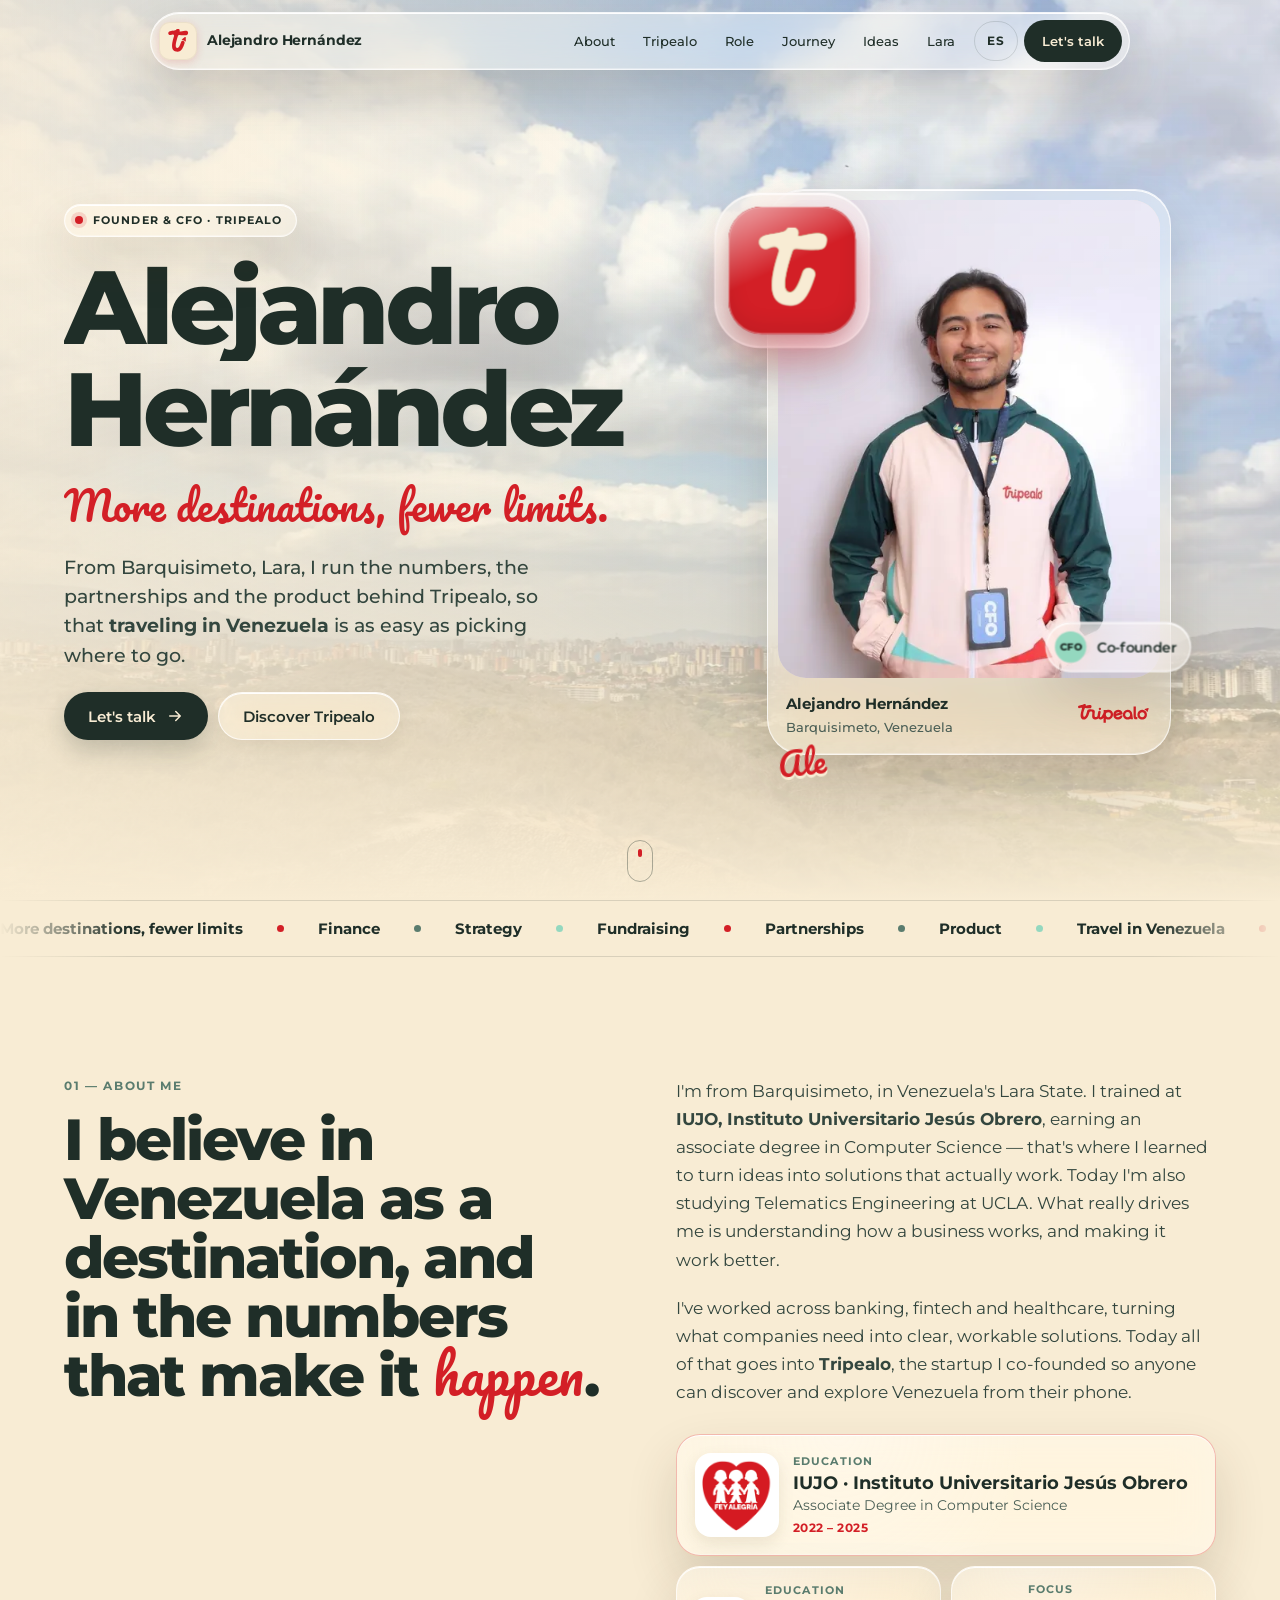
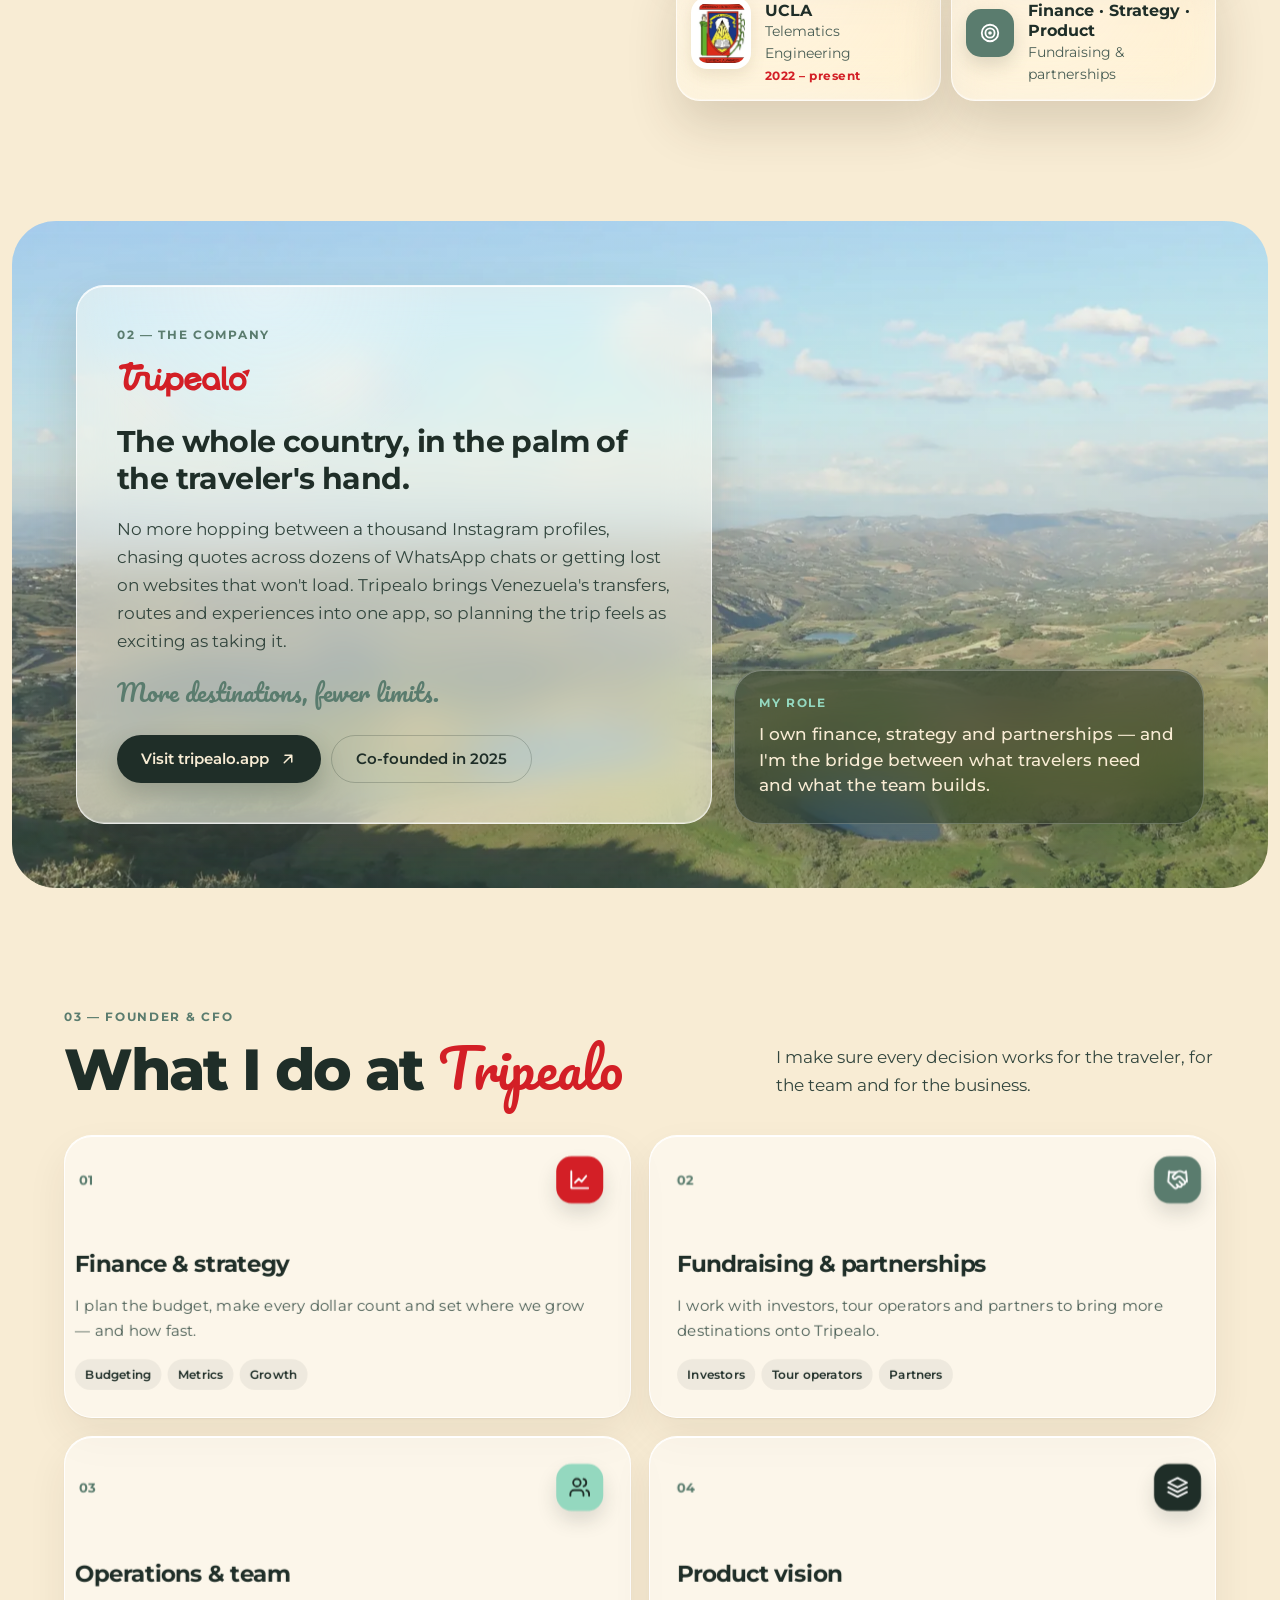
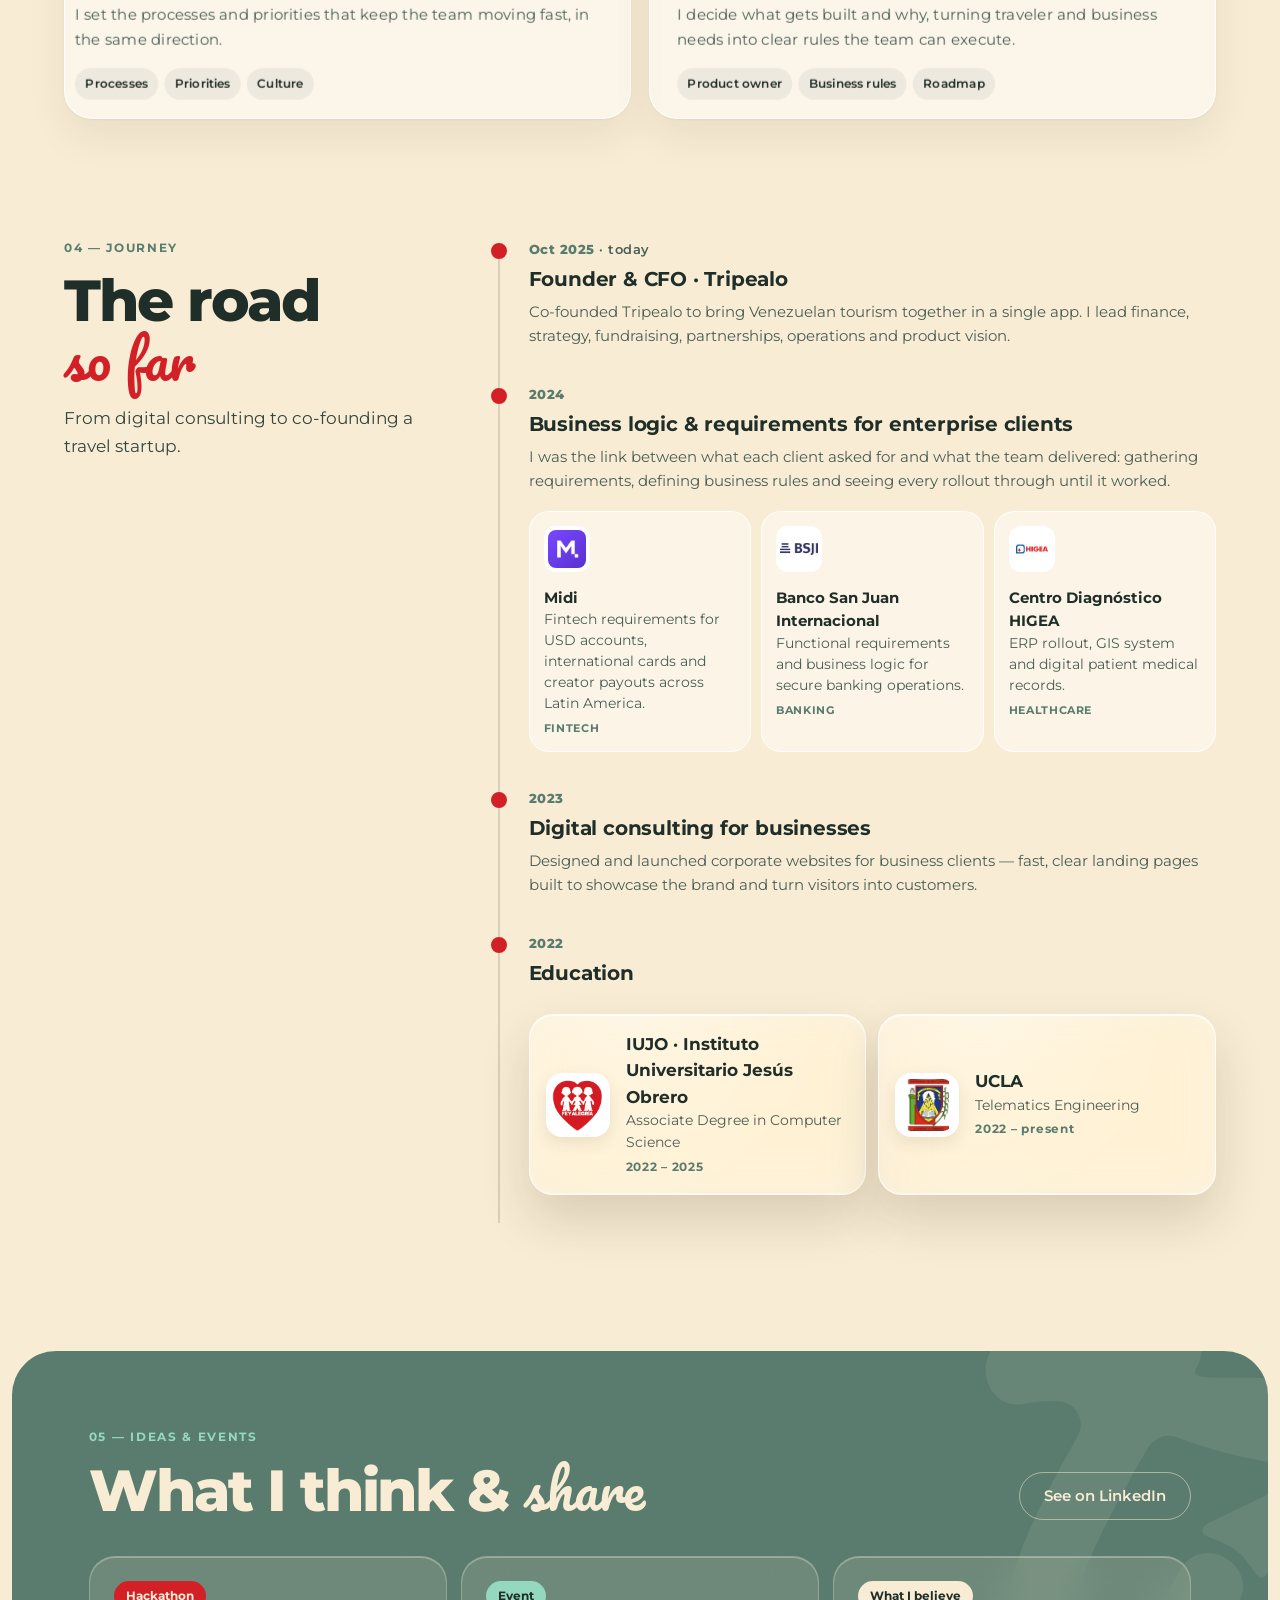
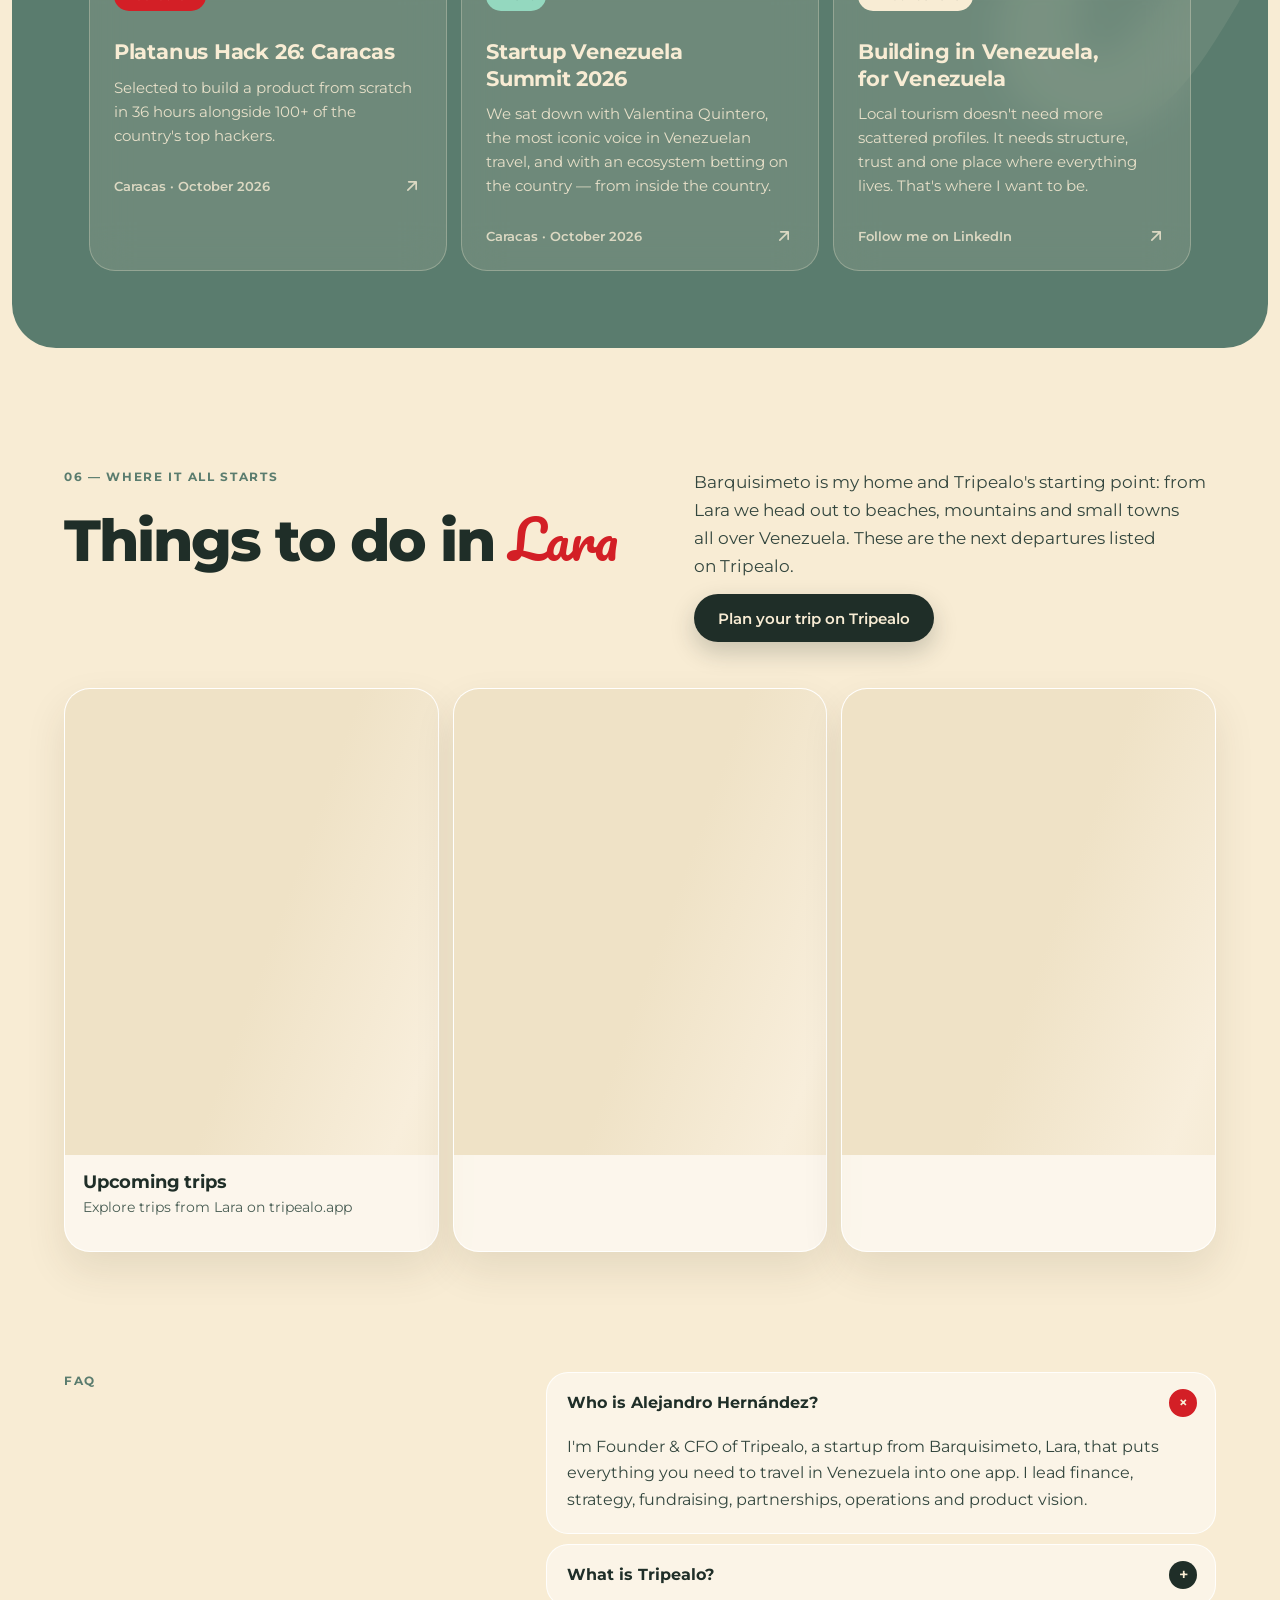
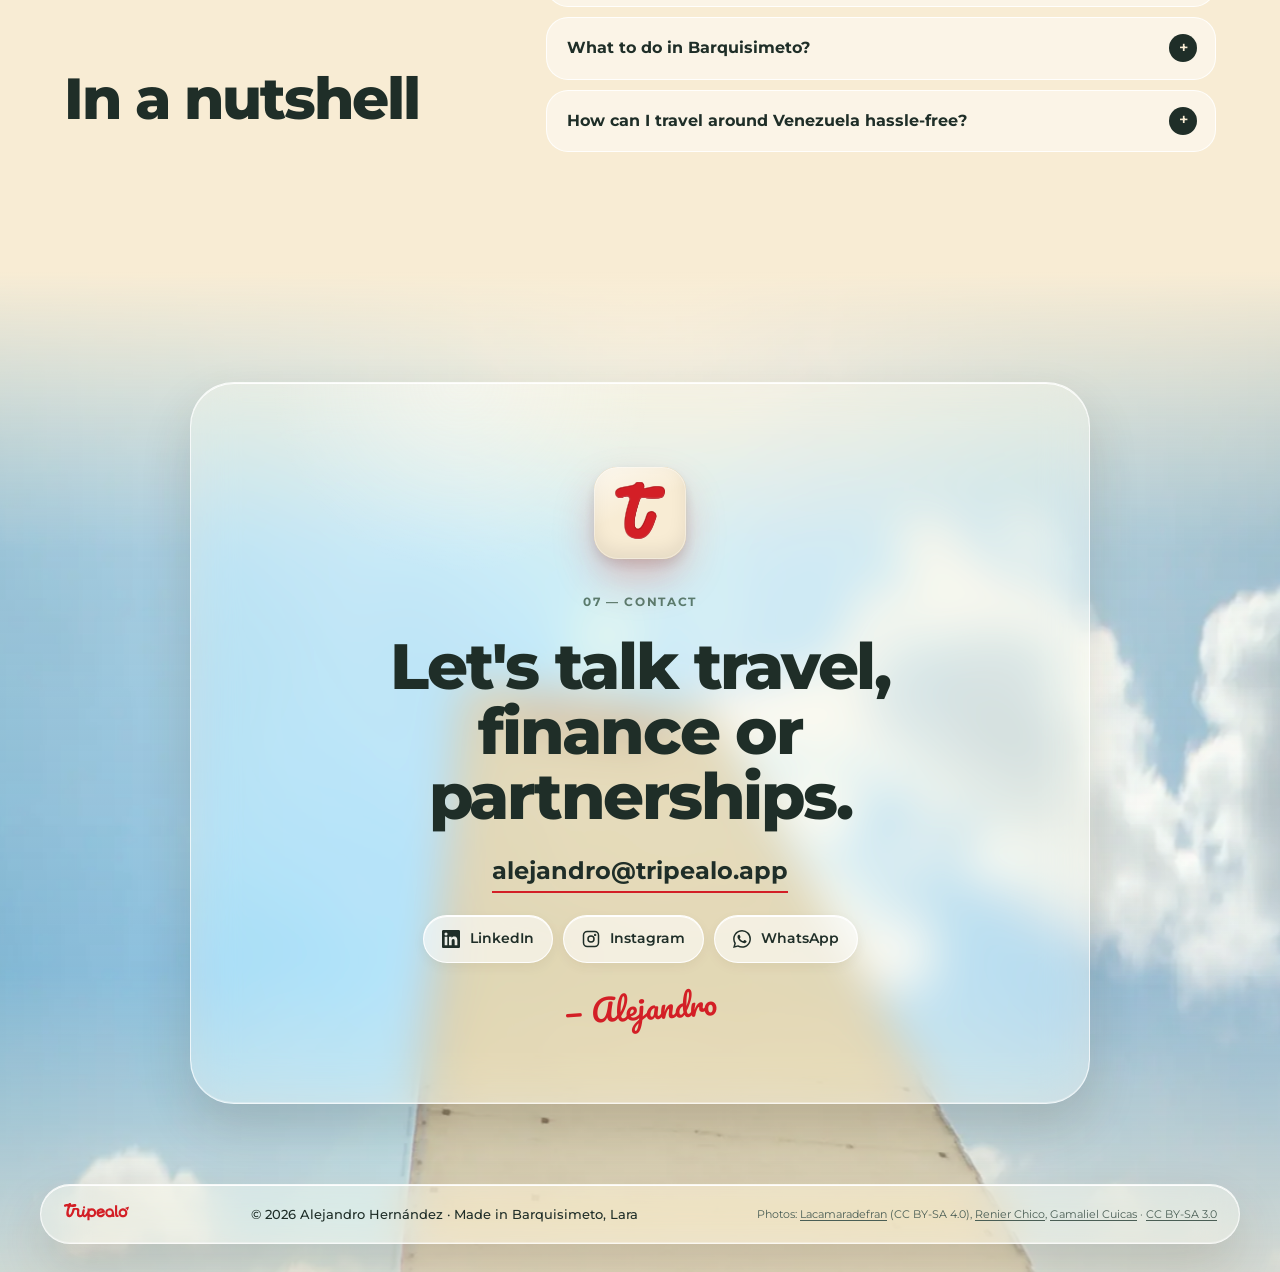
==== en/index.html @ 1c380aa9 "Nueva landing personal: Founder & CFO de Tripealo Rediseño completo, mobile-first, con liquid glass " ====
<!doctype html>
<html lang="en">
<head>
<meta charset="utf-8">
<meta name="viewport" content="width=device-width, initial-scale=1, viewport-fit=cover">
<title>Alejandro Hernández · Founder &amp; CFO at Tripealo | Travel in Venezuela</title>
<meta name="description" content="Alejandro Hernández is Founder &amp; CFO of Tripealo, the app that makes travel in Venezuela simple. Based in Barquisimeto, Lara, he leads finance, strategy, partnerships and product. Plus: the best things to do in Lara and Barquisimeto.">
<meta name="keywords" content="Alejandro Hernández, Tripealo, Tripéalo, travel, travel in Venezuela, Venezuela travel app, CFO, startup CFO, Barquisimeto, Lara, things to do in Lara, things to do in Barquisimeto, Venezuelan startup">
<meta name="author" content="Alejandro Hernández">
<meta name="robots" content="index, follow, max-image-preview:large">
<meta name="theme-color" content="#F8ECD4">
<link rel="canonical" href="https://alehernandezt.github.io/en/">
<link rel="alternate" hreflang="es" href="https://alehernandezt.github.io/">
<link rel="alternate" hreflang="en" href="https://alehernandezt.github.io/en/">
<link rel="alternate" hreflang="x-default" href="https://alehernandezt.github.io/">

<meta property="og:type" content="profile">
<meta property="og:locale" content="en_US">
<meta property="og:locale:alternate" content="es_VE">
<meta property="og:site_name" content="Alejandro Hernández">
<meta property="og:title" content="Alejandro Hernández · Founder & CFO at Tripealo">
<meta property="og:description" content="More destinations, fewer limits. From Barquisimeto, I'm building Tripealo so that traveling Venezuela is as easy as picking where to go.">
<meta property="og:url" content="https://alehernandezt.github.io/en/">
<meta property="og:image" content="https://alehernandezt.github.io/assets/img/og.jpg">
<meta property="og:image:width" content="1200">
<meta property="og:image:height" content="630">
<meta property="profile:first_name" content="Alejandro">
<meta property="profile:last_name" content="Hernández">
<meta name="twitter:card" content="summary_large_image">
<meta name="twitter:title" content="Alejandro Hernández · Founder & CFO at Tripealo">
<meta name="twitter:description" content="More destinations, fewer limits. Travel in Venezuela, from Barquisimeto, Lara.">
<meta name="twitter:image" content="https://alehernandezt.github.io/assets/img/og.jpg">

<link rel="icon" href="/favicon.svg" type="image/svg+xml">
<link rel="apple-touch-icon" href="/apple-touch-icon.png">
<link rel="preconnect" href="https://fonts.googleapis.com">
<link rel="preconnect" href="https://fonts.gstatic.com" crossorigin>
<link rel="stylesheet" href="https://fonts.googleapis.com/css2?family=Montserrat:ital,wght@0,400;0,500;0,600;0,700;0,800;1,500&family=Pacifico&display=swap">
<link rel="preload" as="image" type="image/webp" href="/assets/img/hero-960.webp" imagesrcset="/assets/img/hero-960.webp 960w, /assets/img/hero-1920.webp 1920w" imagesizes="100vw" fetchpriority="high">
<link rel="stylesheet" href="/assets/css/site.css">
<script>document.documentElement.classList.add('js')</script>

<script type="application/ld+json">
{
  "@context": "https://schema.org",
  "@graph": [
    {
      "@type": "Person",
      "@id": "https://alehernandezt.github.io/#alejandro",
      "name": "Alejandro Hernández",
      "alternateName": ["José Alejandro Hernández", "Ale Hernández", "alehernandezt"],
      "jobTitle": "Founder & CFO",
      "description": "Founder & CFO of Tripealo, the platform for travel in Venezuela. Leads finance, strategy, fundraising, partnerships, operations and product from Barquisimeto, Lara.",
      "image": "https://alehernandezt.github.io/assets/img/profile-480.jpg",
      "url": "https://alehernandezt.github.io/",
      "email": "mailto:alejandro@tripealo.app",
      "telephone": "+58 424 354 9124",
      "worksFor": { "@id": "https://alehernandezt.github.io/#tripealo" },
      "homeLocation": { "@type": "Place", "name": "Barquisimeto, Lara, Venezuela" },
      "address": { "@type": "PostalAddress", "addressLocality": "Barquisimeto", "addressRegion": "Lara", "addressCountry": "VE" },
      "nationality": { "@type": "Country", "name": "Venezuela" },
      "alumniOf": [
        { "@type": "CollegeOrUniversity", "name": "Universidad Centroccidental Lisandro Alvarado (UCLA)", "address": "Barquisimeto, Lara, Venezuela" },
        { "@type": "CollegeOrUniversity", "name": "Instituto Universitario Jesús Obrero (IUJO)", "address": "Barquisimeto, Lara, Venezuela" }
      ],
      "hasCredential": { "@type": "EducationalOccupationalCredential", "credentialCategory": "degree", "name": "Associate Degree in Computer Science (TSU en Informática)", "recognizedBy": { "@type": "CollegeOrUniversity", "name": "Instituto Universitario Jesús Obrero (IUJO)" } },
      "knowsAbout": ["Startup finance", "Business strategy", "Fundraising", "Strategic partnerships", "Product ownership", "Business logic", "Functional requirements", "Tourism in Venezuela", "Travel in Venezuela", "Barquisimeto", "Lara State"],
      "knowsLanguage": ["es", "en"],
      "sameAs": ["https://www.linkedin.com/in/alehernandezt/", "https://www.instagram.com/ale.hzt/"]
    },
    {
      "@type": "Organization",
      "@id": "https://alehernandezt.github.io/#tripealo",
      "name": "Tripealo",
      "alternateName": "Tripéalo",
      "url": "https://tripealo.app",
      "slogan": "Más destinos, menos límites",
      "description": "Travel experiences marketplace that brings Venezuela's transfers, routes and tours together in a single app.",
      "foundingLocation": { "@type": "Place", "name": "Barquisimeto, Lara, Venezuela" },
      "founder": { "@id": "https://alehernandezt.github.io/#alejandro" },
      "areaServed": { "@type": "Country", "name": "Venezuela" },
      "sameAs": ["https://www.linkedin.com/company/tripealo/"]
    },
    {
      "@type": "ProfilePage",
      "@id": "https://alehernandezt.github.io/en/#page",
      "url": "https://alehernandezt.github.io/en/",
      "name": "Alejandro Hernández · Founder & CFO at Tripealo",
      "inLanguage": "en",
      "mainEntity": { "@id": "https://alehernandezt.github.io/#alejandro" },
      "about": { "@id": "https://alehernandezt.github.io/#tripealo" }
    },
    {
      "@type": "FAQPage",
      "mainEntity": [
        { "@type": "Question", "name": "Who is Alejandro Hernández?", "acceptedAnswer": { "@type": "Answer", "text": "Alejandro Hernández is Founder & CFO of Tripealo, a startup from Barquisimeto, Lara, that puts everything you need to travel in Venezuela into one app. He leads finance, strategy, fundraising, partnerships, operations and product vision." } },
        { "@type": "Question", "name": "What is Tripealo?", "acceptedAnswer": { "@type": "Answer", "text": "Tripealo is a travel experiences marketplace that puts the whole country in the traveler's pocket: Venezuela's transfers, routes and tours in one place, with no more jumping between Instagram profiles and WhatsApp chats. Its motto is More destinations, fewer limits." } },
        { "@type": "Question", "name": "What are the best things to do in Barquisimeto?", "acceptedAnswer": { "@type": "Answer", "text": "In Barquisimeto you can visit the Metropolitan Cathedral and the Obelisk, walk Parque del Este and the Bararida Zoo and Botanical Park, catch one of its famous sunsets — it is known as the City of Twilights — and join the Divina Pastora procession every January, one of the largest in Latin America." } },
        { "@type": "Question", "name": "What are the best things to do in Lara, Venezuela?", "acceptedAnswer": { "@type": "Answer", "text": "In Lara State you can head up to Cubiro and Sanare for cool mountain air, taste the wines and sweets of Carora, shop for crafts in Quíbor, explore colonial El Tocuyo and swim in the natural pools of Terepaima National Park. Tripealo helps you plan these trips in one app." } },
        { "@type": "Question", "name": "How do I plan a trip around Venezuela?", "acceptedAnswer": { "@type": "Answer", "text": "With Tripealo (tripealo.app) you can find destinations, transfers and experiences across Venezuela in one place and build your itinerary without chasing quotes across dozens of chats." } }
      ]
    }
  ]
}
</script>
</head>
<body>
<a class="skip" href="#contenido">Skip to content</a>
<div class="progress" aria-hidden="true"></div>

<!-- NAV -->
<div class="nav-shell">
  <nav class="nav glass" aria-label="Main">
    <a class="brand" href="#inicio" aria-label="Alejandro Hernández, home">
      <span class="brand-icon"><img src="/assets/img/t.svg" alt="" width="22" height="25"></span>
      <span class="brand-name">Alejandro Hernández</span>
    </a>
    <div class="nav-links">
      <a href="#sobre-mi">About</a>
      <a href="#tripealo">Tripealo</a>
      <a href="#rol">Role</a>
      <a href="#trayectoria">Journey</a>
      <a href="#ideas">Ideas</a>
      <a href="#lara">Lara</a>
    </div>
    <a class="lang" href="/" hreflang="es" lang="es" aria-label="Leer en español">ES</a>
    <a class="nav-cta" href="#contacto">Let's talk</a>
    <button class="menu-btn" type="button" aria-expanded="false" aria-controls="menu" aria-label="Open menu"><span></span></button>
    <div class="menu glass" id="menu">
      <a href="#sobre-mi">About <small>01</small></a>
      <a href="#tripealo">Tripealo <small>02</small></a>
      <a href="#rol">What I do <small>03</small></a>
      <a href="#trayectoria">Journey <small>04</small></a>
      <a href="#ideas">Ideas <small>05</small></a>
      <a href="#lara">Things to do in Lara <small>06</small></a>
      <a class="btn btn-dark" href="#contacto">Let's talk</a>
    </div>
  </nav>
</div>

<!-- HERO -->
<header class="hero" id="inicio">
  <div class="blobs" aria-hidden="true">
    <span class="blob" style="width:60vw;height:60vw;right:-10vw;top:6vh;background:#94D8BF;opacity:.45"></span>
    <span class="blob" style="width:40vw;height:40vw;left:20vw;bottom:-8vw;background:#5A7C6E;opacity:.28;animation-delay:-6s"></span>
    <span class="blob" style="width:26vw;height:26vw;right:24vw;top:50vh;background:#D31F26;opacity:.14;animation-delay:-11s"></span>
  </div>
  <div class="photo" aria-hidden="true">
    <img src="/assets/img/hero-960.webp" srcset="/assets/img/hero-960.webp 960w, /assets/img/hero-1920.webp 1920w" sizes="100vw" alt="" width="1920" height="1280" fetchpriority="high" decoding="async">
  </div>
  <div class="hero-veil" aria-hidden="true"></div>

  <div class="wrap hero-grid">
    <div class="hero-copy">
      <div class="chip glass hero-fade" style="--d:.1s"><span class="dot"></span>Founder &amp; CFO · Tripealo</div>
      <h1><span class="line"><span>Alejandro</span></span><span class="line"><span>Hernández</span></span></h1>
      <p class="hero-tag hero-fade" style="--d:.45s">More destinations, fewer limits.</p>
      <p class="hero-sub hero-fade" style="--d:.55s">From Barquisimeto, Lara, I run the numbers, the partnerships and the product behind Tripealo, so that <strong>traveling in Venezuela</strong> is as easy as picking where to go.</p>
      <div class="hero-actions hero-fade" style="--d:.7s">
        <a class="btn btn-dark" href="#contacto">Let's talk
          <svg viewBox="0 0 24 24" fill="none" stroke="currentColor" stroke-width="2" stroke-linecap="round" stroke-linejoin="round" aria-hidden="true"><path d="M5 12h14M13 6l6 6-6 6"/></svg></a>
        <a class="btn btn-glass" href="#tripealo">Discover Tripealo</a>
      </div>
    </div>

    <div class="stage">
      <div class="portrait">
        <figure class="portrait-card glass" style="margin:0">
          <div class="portrait-frame">
            <img src="/assets/img/profile-480.webp" srcset="/assets/img/profile-480.webp 480w, /assets/img/profile-800.webp 800w" sizes="(min-width:1024px) 440px, 90vw" alt="Alejandro Hernández, Founder and CFO of Tripealo, wearing the official Tripealo jacket" width="800" height="1200" decoding="async">
          </div>
          <figcaption class="portrait-meta">
            <div><b>Alejandro Hernández</b><span>Barquisimeto, Venezuela</span></div>
            <img src="/assets/img/wordmark.svg" alt="Tripealo" width="77" height="24">
          </figcaption>
        </figure>
        <div class="float float-t" aria-hidden="true">
          <div class="t3d-ring glass">
            <div class="t3d-bob"><div class="t3d" data-variant="0"><span class="face"></span><span class="glyph"><svg viewBox="204 204 300 340" aria-hidden="true"><path d="M451.2,225.84c18.06-.33,42.41,2.65,40.33,27.91-3.14,38.26-22.6,34.54-53.82,35.78a349.38,349.38,0,0,1-65.28-4,17.41,17.41,0,0,0-19.22,11.83c-13.16,39.43-23.59,75.88-28.06,105.78-5.06,34.12-1.67,57.22,17.8,59.87,27,3.65,46.63-62.36,53.25-81.66,10.45-30.56,57.57-14.33,47.22,16.15-17.48,51.27-37.86,116-96.5,116-66.25,0-81.74-46.72-71.31-117.53,4.14-28.24,13-60.88,24.11-95.83a17.6,17.6,0,0,0-19.88-22.61c-8.7,1.57-16.9,3.81-22.36,6.46-29.41,14.24-51.69-29.65-23-45,25.52-13.67,86.56-11.68,97-28.66,14.08-23.11,54.83-6.38,44.55,22C371.1,245.88,415.67,226.42,451.2,225.84Z"/></svg></span></div></div>
          </div>
        </div>
        <div class="float float-chip glass" aria-hidden="true"><i>CFO</i>Co-founder</div>
        <div class="float float-sign" aria-hidden="true">Ale</div>
      </div>
    </div>
  </div>
  <span class="scroll-cue" aria-hidden="true"></span>
</header>

<main id="contenido">

  <div class="marquee" aria-hidden="true">
    <div class="marquee-track">
      <span>More destinations, fewer limits</span><span>Finance</span><span>Strategy</span><span>Fundraising</span><span>Partnerships</span><span>Product</span><span>Travel in Venezuela</span><span>Barquisimeto · Lara</span>
      <span>More destinations, fewer limits</span><span>Finance</span><span>Strategy</span><span>Fundraising</span><span>Partnerships</span><span>Product</span><span>Travel in Venezuela</span><span>Barquisimeto · Lara</span>
    </div>
  </div>

  <!-- 01 SOBRE MÍ -->
  <section class="section" id="sobre-mi" aria-labelledby="t-sobre">
    <div class="wrap about">
      <div class="head reveal" style="margin:0;flex-direction:column;align-items:flex-start;justify-content:flex-start">
        <span class="eyebrow">01 — About me</span>
        <h2 class="h2" id="t-sobre">I believe in Venezuela as a destination, and in the numbers that make it <span class="script">happen</span>.</h2>
      </div>
      <div class="about-text">
        <p class="lead reveal" style="--d:.05s">I'm from Barquisimeto, in Venezuela's Lara State. I trained at <strong>IUJO, Instituto Universitario Jesús Obrero</strong>, earning an associate degree in Computer Science — that's where I learned to turn ideas into solutions that actually work. Today I'm also studying Telematics Engineering at UCLA. What really drives me is understanding how a business works, and making it work better.</p>
        <p class="lead reveal" style="--d:.1s">I've worked across banking, fintech and healthcare, turning what companies need into clear, workable solutions. Today all of that goes into <strong>Tripealo</strong>, the startup I co-founded so anyone can discover and explore Venezuela from their phone.</p>
        <div class="profile-grid reveal" style="--d:.15s">
          <div class="pg-card glass sheen pg-iujo" data-tilt="6">
            <img src="/assets/img/logos/iujo.png" alt="Fe y Alegría logo, IUJO" width="72" height="72" loading="lazy">
            <div><span class="pg-label">Education</span><b>IUJO · Instituto Universitario Jesús Obrero</b><span>Associate Degree in Computer Science</span><em>2022 – 2025</em></div>
          </div>
          <div class="pg-card glass sheen" data-tilt="6">
            <img src="/assets/img/logos/ucla.webp" alt="Crest of UCLA, Universidad Centroccidental Lisandro Alvarado" width="60" height="72" loading="lazy">
            <div><span class="pg-label">Education</span><b>UCLA</b><span>Telematics Engineering</span><em>2022 – present</em></div>
          </div>
          <div class="pg-card glass sheen" data-tilt="6">
            <span class="pg-icon" style="background:var(--como)" aria-hidden="true"><svg viewBox="0 0 24 24" fill="none" stroke="currentColor" stroke-width="2" stroke-linecap="round" stroke-linejoin="round"><circle cx="12" cy="12" r="9"/><circle cx="12" cy="12" r="5"/><circle cx="12" cy="12" r="1"/></svg></span>
            <div><span class="pg-label">Focus</span><b>Finance · Strategy · Product</b><span>Fundraising &amp; partnerships</span></div>
          </div>
        </div>
      </div>
    </div>
  </section>

  <!-- 02 TRIPEALO -->
  <section id="tripealo" aria-labelledby="t-tri">
    <div class="wide">
      <div class="tri reveal zoom">
        <div class="photo" aria-hidden="true">
          <img src="/assets/img/lara-960.webp" srcset="/assets/img/lara-960.webp 960w, /assets/img/lara-1920.webp 1920w" sizes="100vw" alt="" width="1920" height="1079" loading="lazy" decoding="async">
        </div>
        <div class="tri-veil" aria-hidden="true"></div>
        <div class="tri-grid">
          <div class="tri-main glass sheen">
            <span class="eyebrow">02 — The company</span>
            <h2 class="sr-only" id="t-tri">Tripealo</h2>
            <img class="wm" src="/assets/img/wordmark.svg" alt="Tripealo" width="139" height="44">
            <p class="tri-claim">The whole country, in the palm of the traveler's hand.</p>
            <p class="lead">No more hopping between a thousand Instagram profiles, chasing quotes across dozens of WhatsApp chats or getting lost on websites that won't load. Tripealo brings Venezuela's transfers, routes and experiences into one app, so planning the trip feels as exciting as taking it.</p>
            <p class="tri-slogan">More destinations, fewer limits.</p>
            <div class="tri-actions">
              <a class="btn btn-dark" href="https://tripealo.app" target="_blank" rel="noopener">Visit tripealo.app
                <svg viewBox="0 0 24 24" fill="none" stroke="currentColor" stroke-width="2" stroke-linecap="round" stroke-linejoin="round" aria-hidden="true"><path d="M7 17 17 7M8 7h9v9"/></svg></a>
              <span class="btn btn-line">Co-founded in 2025</span>
            </div>
          </div>
          <div class="tri-side">
            <div class="tri-role glass-dark">
              <span class="eyebrow">My role</span>
              <p>I own finance, strategy and partnerships — and I'm the bridge between what travelers need and what the team builds.</p>
            </div>
          </div>
        </div>
      </div>
    </div>
  </section>

  <!-- 03 ROL -->
  <section class="section" id="rol" aria-labelledby="t-rol">
    <div class="wrap">
      <div class="head reveal">
        <div style="display:flex;flex-direction:column;gap:14px">
          <span class="eyebrow">03 — Founder &amp; CFO</span>
          <h2 class="h2" id="t-rol">What I do at <span class="script">Tripealo</span></h2>
        </div>
        <p class="lead">I make sure every decision works for the traveler, for the team and for the business.</p>
      </div>
      <div class="cards">
        <article class="card reveal flip-l" data-tilt="9">
          <div class="card-top"><b>01</b><span class="card-icon" style="background:var(--red)"><svg viewBox="0 0 24 24" fill="none" stroke="currentColor" stroke-width="2" stroke-linecap="round" stroke-linejoin="round" aria-hidden="true"><path d="M3 3v18h18"/><path d="m7 15 4-4 3 3 5-6"/></svg></span></div>
          <div class="card-body">
            <h3>Finance &amp; strategy</h3>
            <p>I plan the budget, make every dollar count and set where we grow — and how fast.</p>
            <ul><li>Budgeting</li><li>Metrics</li><li>Growth</li></ul>
          </div>
        </article>
        <article class="card reveal flip-r" data-tilt="9" style="--d:.08s">
          <div class="card-top"><b>02</b><span class="card-icon" style="background:var(--como)"><svg viewBox="0 0 24 24" fill="none" stroke="currentColor" stroke-width="2" stroke-linecap="round" stroke-linejoin="round" aria-hidden="true"><path d="m11 17 2 2a1 1 0 1 0 3-3"/><path d="m14 14 2.5 2.5a1 1 0 1 0 3-3l-3.88-3.88a3 3 0 0 0-4.24 0l-.88.88a1 1 0 1 1-3-3l2.81-2.81a5.79 5.79 0 0 1 7.06-.87l.47.28a2 2 0 0 0 1.42.25L21 4"/><path d="m21 3 1 11h-2"/><path d="M3 3 2 14l6.5 6.5a1 1 0 1 0 3-3"/><path d="M3 4h8"/></svg></span></div>
          <div class="card-body">
            <h3>Fundraising &amp; partnerships</h3>
            <p>I work with investors, tour operators and partners to bring more destinations onto Tripealo.</p>
            <ul><li>Investors</li><li>Tour operators</li><li>Partners</li></ul>
          </div>
        </article>
        <article class="card reveal flip-l" data-tilt="9" style="--d:.12s">
          <div class="card-top"><b>03</b><span class="card-icon" style="background:var(--turq);color:var(--ink)"><svg viewBox="0 0 24 24" fill="none" stroke="currentColor" stroke-width="2" stroke-linecap="round" stroke-linejoin="round" aria-hidden="true"><path d="M16 21v-2a4 4 0 0 0-4-4H6a4 4 0 0 0-4 4v2"/><circle cx="9" cy="7" r="4"/><path d="M22 21v-2a4 4 0 0 0-3-3.87M16 3.13a4 4 0 0 1 0 7.75"/></svg></span></div>
          <div class="card-body">
            <h3>Operations &amp; team</h3>
            <p>I set the processes and priorities that keep the team moving fast, in the same direction.</p>
            <ul><li>Processes</li><li>Priorities</li><li>Culture</li></ul>
          </div>
        </article>
        <article class="card reveal flip-r" data-tilt="9" style="--d:.16s">
          <div class="card-top"><b>04</b><span class="card-icon" style="background:var(--ink)"><svg viewBox="0 0 24 24" fill="none" stroke="currentColor" stroke-width="2" stroke-linecap="round" stroke-linejoin="round" aria-hidden="true"><path d="m12 2 10 5-10 5L2 7l10-5z"/><path d="m2 17 10 5 10-5M2 12l10 5 10-5"/></svg></span></div>
          <div class="card-body">
            <h3>Product vision</h3>
            <p>I decide what gets built and why, turning traveler and business needs into clear rules the team can execute.</p>
            <ul><li>Product owner</li><li>Business rules</li><li>Roadmap</li></ul>
          </div>
        </article>
      </div>
    </div>
  </section>

  <!-- 04 TRAYECTORIA -->
  <section class="section" id="trayectoria" aria-labelledby="t-tray" style="padding-top:0">
    <div class="wrap tl-wrap">
      <div class="head reveal" style="flex-direction:column;align-items:flex-start">
        <span class="eyebrow">04 — Journey</span>
        <h2 class="h2" id="t-tray">The road <span class="script">so far</span></h2>
        <p class="lead">From digital consulting to co-founding a travel startup.</p>
      </div>
      <div>
        <ol class="tl" style="list-style:none;margin:0;padding:0">
          <li class="tl-item reveal">
            <span class="tl-year">Oct 2025 <em>· today</em></span>
            <h3 class="tl-title">Founder &amp; CFO · Tripealo</h3>
            <p class="tl-body">Co-founded Tripealo to bring Venezuelan tourism together in a single app. I lead finance, strategy, fundraising, partnerships, operations and product vision.</p>
          </li>
          <li class="tl-item reveal">
            <span class="tl-year">2024</span>
            <h3 class="tl-title">Business logic &amp; requirements for enterprise clients</h3>
            <p class="tl-body">I was the link between what each client asked for and what the team delivered: gathering requirements, defining business rules and seeing every rollout through until it worked.</p>
            <div class="clients">
              <div class="client"><img src="/assets/img/logos/midi.png" alt="Midi logo" width="46" height="46" loading="lazy"><div><b>Midi</b><span>Fintech requirements for USD accounts, international cards and creator payouts across Latin America.</span><span class="tag">Fintech</span></div></div>
              <div class="client"><img src="/assets/img/logos/bsji.jpg" alt="Banco San Juan Internacional logo" width="46" height="46" loading="lazy"><div><b>Banco San Juan Internacional</b><span>Functional requirements and business logic for secure banking operations.</span><span class="tag">Banking</span></div></div>
              <div class="client"><img src="/assets/img/logos/higea.jpg" alt="Centro Diagnóstico HIGEA logo" width="46" height="46" loading="lazy"><div><b>Centro Diagnóstico HIGEA</b><span>ERP rollout, GIS system and digital patient medical records.</span><span class="tag">Healthcare</span></div></div>
            </div>
          </li>
          <li class="tl-item reveal">
            <span class="tl-year">2023</span>
            <h3 class="tl-title">Digital consulting for businesses</h3>
            <p class="tl-body">Designed and launched corporate websites for business clients — fast, clear landing pages built to showcase the brand and turn visitors into customers.</p>
          </li>
          <li class="tl-item reveal">
            <span class="tl-year">2022</span>
            <h3 class="tl-title">Education</h3>
            <div class="edu">
              <div class="edu-card glass sheen"><img src="/assets/img/logos/iujo.png" alt="Fe y Alegría logo, IUJO" width="64" height="64" loading="lazy"><div><b>IUJO · Instituto Universitario Jesús Obrero</b><span>Associate Degree in Computer Science</span><em>2022 – 2025</em></div></div>
              <div class="edu-card glass sheen"><img src="/assets/img/logos/ucla.webp" alt="UCLA crest" width="64" height="64" loading="lazy"><div><b>UCLA</b><span>Telematics Engineering</span><em>2022 – present</em></div></div>
            </div>
          </li>
        </ol>
      </div>
    </div>
  </section>

  <!-- 05 IDEAS -->
  <section id="ideas" aria-labelledby="t-ideas">
    <div class="wide">
      <div class="ideas reveal zoom">
        <img class="ideas-t" src="/assets/img/t-cream.svg" alt="" aria-hidden="true">
        <div class="head" style="position:relative">
          <div style="display:flex;flex-direction:column;gap:14px">
            <span class="eyebrow">05 — Ideas &amp; events</span>
            <h2 class="h2" id="t-ideas">What I think &amp; <span class="script">share</span></h2>
          </div>
          <a class="btn" style="border:1px solid rgba(248,236,212,.5)" href="https://www.linkedin.com/in/alehernandezt/" target="_blank" rel="noopener">See on LinkedIn</a>
        </div>
        <div class="idea-grid">
          <a class="idea reveal flip-l" data-tilt="8" href="https://www.linkedin.com/company/tripealo/" target="_blank" rel="noopener">
            <span class="tag red">Hackathon</span>
            <div style="display:flex;flex-direction:column;gap:10px">
              <h3>Platanus Hack 26: Caracas</h3>
              <p>Selected to build a product from scratch in 36 hours alongside 100+ of the country's top hackers.</p>
            </div>
            <span class="idea-meta">Caracas · October 2026<svg viewBox="0 0 24 24" fill="none" stroke="currentColor" stroke-width="2" stroke-linecap="round" stroke-linejoin="round" aria-hidden="true"><path d="M7 17 17 7M8 7h9v9"/></svg></span>
          </a>
          <a class="idea reveal" data-tilt="8" style="--d:.08s" href="https://www.linkedin.com/posts/tripealo_hace-una-semana-el-equipo-de-tripealo-se-activity-7521971811727691776-wroe" target="_blank" rel="noopener">
            <span class="tag">Event</span>
            <div style="display:flex;flex-direction:column;gap:10px">
              <h3>Startup Venezuela Summit 2026</h3>
              <p>We sat down with Valentina Quintero, the most iconic voice in Venezuelan travel, and with an ecosystem betting on the country — from inside the country.</p>
            </div>
            <span class="idea-meta">Caracas · October 2026<svg viewBox="0 0 24 24" fill="none" stroke="currentColor" stroke-width="2" stroke-linecap="round" stroke-linejoin="round" aria-hidden="true"><path d="M7 17 17 7M8 7h9v9"/></svg></span>
          </a>
          <a class="idea reveal flip-r" data-tilt="8" style="--d:.16s" href="https://www.linkedin.com/in/alehernandezt/" target="_blank" rel="noopener">
            <span class="tag" style="background:var(--margot)">What I believe</span>
            <div style="display:flex;flex-direction:column;gap:10px">
              <h3>Building in Venezuela, for Venezuela</h3>
              <p>Local tourism doesn't need more scattered profiles. It needs structure, trust and one place where everything lives. That's where I want to be.</p>
            </div>
            <span class="idea-meta">Follow me on LinkedIn<svg viewBox="0 0 24 24" fill="none" stroke="currentColor" stroke-width="2" stroke-linecap="round" stroke-linejoin="round" aria-hidden="true"><path d="M7 17 17 7M8 7h9v9"/></svg></span>
          </a>
        </div>
      </div>
    </div>
  </section>

  <!-- 06 LARA -->
  <section class="section" id="lara" aria-labelledby="t-lara">
    <div class="wrap lara">
      <div class="head reveal" style="flex-direction:column;align-items:flex-start;margin:0">
        <span class="eyebrow">06 — Where it all starts</span>
        <h2 class="h2" id="t-lara">Things to do in <span class="script">Lara</span></h2>
        <p class="lead">Barquisimeto is my home and Tripealo's starting point: from Lara we head out to beaches, mountains and small towns all over Venezuela. These are the next departures listed on Tripealo.</p>
        <a class="btn btn-dark" href="https://tripealo.app" target="_blank" rel="noopener">Plan your trip on Tripealo</a>
      </div>
      <div class="trips" data-trips data-lang="en" aria-live="polite">
        <a class="trip trip-skeleton" href="https://tripealo.app" target="_blank" rel="noopener"><span class="trip-img"></span><span class="trip-body"><b>Upcoming trips</b><span>Explore trips from Lara on tripealo.app</span></span></a>
        <span class="trip trip-skeleton" aria-hidden="true"><span class="trip-img"></span><span class="trip-body"></span></span>
        <span class="trip trip-skeleton" aria-hidden="true"><span class="trip-img"></span><span class="trip-body"></span></span>
      </div>
    </div>
  </section>

  <!-- FAQ -->
  <section class="section" id="preguntas" aria-labelledby="t-faq" style="padding-top:0">
    <div class="wrap faq-wrap">
      <div class="head reveal" style="flex-direction:column;align-items:flex-start;margin-bottom:24px">
        <span class="eyebrow">FAQ</span>
        <h2 class="h2" id="t-faq">In a nutshell</h2>
      </div>
      <div class="faq">
        <details class="reveal" open><summary>Who is Alejandro Hernández?</summary><p>I'm Founder &amp; CFO of Tripealo, a startup from Barquisimeto, Lara, that puts everything you need to travel in Venezuela into one app. I lead finance, strategy, fundraising, partnerships, operations and product vision.</p></details>
        <details class="reveal"><summary>What is Tripealo?</summary><p>A travel experiences marketplace that puts the whole country in the traveler's hand: Venezuela's transfers, routes and tours in one place. Our motto: more destinations, fewer limits.</p></details>
        <details class="reveal"><summary>What to do in Barquisimeto?</summary><p>Catch one of its legendary sunsets, visit the Metropolitan Cathedral and the Obelisk, stroll Parque del Este and Bararida Park and, in January, experience the Divina Pastora procession.</p></details>
        <details class="reveal"><summary>How can I travel around Venezuela hassle-free?</summary><p>Head to <a href="https://tripealo.app" style="text-decoration:underline">tripealo.app</a>: find destinations, transfers and experiences in one place and build your itinerary without chasing quotes across dozens of chats.</p></details>
      </div>
    </div>
  </section>

</main>

<!-- CONTACTO -->
<section class="contact" id="contacto" aria-labelledby="t-contacto">
  <div class="photo" aria-hidden="true">
    <img src="/assets/img/obelisco-960.webp" srcset="/assets/img/obelisco-960.webp 960w, /assets/img/obelisco-1920.webp 1920w" sizes="100vw" alt="" width="1920" height="1081" loading="lazy" decoding="async">
  </div>
  <div class="contact-veil" aria-hidden="true"></div>
  <div class="wrap">
    <div class="contact-card glass sheen reveal zoom">
      <div class="t3d-ring" aria-hidden="true"><div class="t3d-bob"><div class="t3d" data-variant="2"><span class="face"></span><span class="glyph"><svg viewBox="204 204 300 340" aria-hidden="true"><path d="M451.2,225.84c18.06-.33,42.41,2.65,40.33,27.91-3.14,38.26-22.6,34.54-53.82,35.78a349.38,349.38,0,0,1-65.28-4,17.41,17.41,0,0,0-19.22,11.83c-13.16,39.43-23.59,75.88-28.06,105.78-5.06,34.12-1.67,57.22,17.8,59.87,27,3.65,46.63-62.36,53.25-81.66,10.45-30.56,57.57-14.33,47.22,16.15-17.48,51.27-37.86,116-96.5,116-66.25,0-81.74-46.72-71.31-117.53,4.14-28.24,13-60.88,24.11-95.83a17.6,17.6,0,0,0-19.88-22.61c-8.7,1.57-16.9,3.81-22.36,6.46-29.41,14.24-51.69-29.65-23-45,25.52-13.67,86.56-11.68,97-28.66,14.08-23.11,54.83-6.38,44.55,22C371.1,245.88,415.67,226.42,451.2,225.84Z"/></svg></span></div></div></div>
      <span class="eyebrow">07 — Contact</span>
      <h2 class="h2" id="t-contacto">Let's talk travel, finance or partnerships.</h2>
      <a class="mail" href="mailto:alejandro@tripealo.app">alejandro@tripealo.app</a>
      <div class="socials">
        <a class="social" href="https://www.linkedin.com/in/alehernandezt/" target="_blank" rel="noopener me"><svg viewBox="0 0 24 24" fill="currentColor" aria-hidden="true"><path d="M20.45 20.45h-3.56v-5.57c0-1.33-.02-3.04-1.85-3.04-1.86 0-2.14 1.45-2.14 2.94v5.67H9.35V9h3.41v1.56h.05c.48-.9 1.64-1.85 3.37-1.85 3.6 0 4.27 2.37 4.27 5.46v6.28zM5.34 7.43a2.06 2.06 0 1 1 0-4.13 2.06 2.06 0 0 1 0 4.13zM7.12 20.45H3.56V9h3.56v11.45zM22.22 0H1.77C.79 0 0 .77 0 1.73v20.54C0 23.23.79 24 1.77 24h20.45c.98 0 1.78-.77 1.78-1.73V1.73C24 .77 23.2 0 22.22 0z"/></svg>LinkedIn</a>
        <a class="social" href="https://www.instagram.com/ale.hzt/" target="_blank" rel="noopener me"><svg viewBox="0 0 24 24" fill="none" stroke="currentColor" stroke-width="2" aria-hidden="true"><rect x="2" y="2" width="20" height="20" rx="5"/><circle cx="12" cy="12" r="4"/><circle cx="17.5" cy="6.5" r=".6" fill="currentColor"/></svg>Instagram</a>
        <a class="social" href="https://wa.me/584243549124?text=Hi%20Alejandro%2C%20I%20saw%20your%20website%20and%20would%20love%20to%20connect." target="_blank" rel="noopener"><svg viewBox="0 0 24 24" fill="currentColor" aria-hidden="true"><path d="M17.47 14.38c-.3-.15-1.76-.87-2.03-.97-.27-.1-.47-.15-.67.15-.2.3-.77.97-.94 1.17-.17.2-.35.22-.65.07-.3-.15-1.26-.46-2.39-1.47-.88-.79-1.48-1.76-1.65-2.06-.17-.3-.02-.46.13-.61.13-.13.3-.35.45-.52.15-.17.2-.3.3-.5.1-.2.05-.37-.02-.52-.08-.15-.67-1.61-.92-2.21-.24-.58-.49-.5-.67-.51h-.57c-.2 0-.52.07-.8.37-.27.3-1.04 1.02-1.04 2.48s1.07 2.88 1.21 3.08c.15.2 2.1 3.2 5.08 4.49.71.31 1.26.49 1.69.63.71.22 1.36.19 1.87.12.57-.09 1.76-.72 2.01-1.41.25-.7.25-1.29.17-1.41-.07-.13-.27-.2-.57-.35zM12.05 21.78h-.01a9.87 9.87 0 0 1-5.03-1.38l-.36-.21-3.74.98 1-3.65-.24-.37a9.86 9.86 0 0 1-1.51-5.26c0-5.45 4.44-9.88 9.89-9.88 2.64 0 5.12 1.03 6.99 2.9a9.82 9.82 0 0 1 2.89 6.99c0 5.45-4.44 9.88-9.88 9.88zm8.41-18.3A11.81 11.81 0 0 0 12.05 0C5.5 0 .16 5.34.16 11.89c0 2.1.55 4.14 1.59 5.95L.06 24l6.3-1.65a11.88 11.88 0 0 0 5.68 1.45h.01c6.55 0 11.89-5.34 11.89-11.89 0-3.18-1.24-6.17-3.48-8.42z"/></svg>WhatsApp</a>
      </div>
      <p class="signoff">— Alejandro</p>
    </div>
  </div>

  <footer class="footer glass">
    <img src="/assets/img/wordmark.svg" alt="Tripealo" width="70" height="22">
    <p>© 2026 Alejandro Hernández · Made in Barquisimeto, Lara</p>
    <small>Photos: <a href="https://commons.wikimedia.org/wiki/File:Digitaliza_Tu_Ciudad_Barquisimeto_2025-5.jpg" target="_blank" rel="noopener">Lacamaradefran</a> (CC BY-SA 4.0), <a href="https://commons.wikimedia.org/wiki/File:Vista-desde-Carretera-Quibor-Cubiro-Lara-Venezuela.JPG" target="_blank" rel="noopener">Renier Chico</a>, <a href="https://commons.wikimedia.org/wiki/File:Monumento_Obelisco_de_Barquisimeto.JPG" target="_blank" rel="noopener">Gamaliel Cuicas</a> · <a href="https://creativecommons.org/licenses/by-sa/3.0/" target="_blank" rel="noopener">CC BY-SA 3.0</a></small>
  </footer>
</section>

<script src="/assets/js/site.js" defer></script>
</body>
</html>
---- assets/css/site.css ----
/* Alejandro Hernández — personal site
   Mobile-first · Liquid glass · Paleta Tripealo (Margot como principal) */

:root {
  --margot: #F8ECD4;
  --margot-2: #F3E3C4;
  --ink: #1F2E28;
  --ink-2: #33463E;
  --ink-3: #4A5E55;
  --como: #5A7C6E;
  --turq: #94D8BF;
  --red: #D31F26;
  --line: rgba(31, 46, 40, .14);

  --glass: rgba(255, 250, 240, .42);
  --glass-strong: rgba(255, 250, 240, .58);
  --glass-border: rgba(255, 255, 255, .72);
  --glass-shadow: inset 0 1px 0 rgba(255, 255, 255, .95), inset 0 -1px 0 rgba(255, 255, 255, .3), 0 24px 50px rgba(60, 45, 20, .16);

  --font: 'Montserrat', system-ui, -apple-system, 'Segoe UI', sans-serif;
  --script: 'Pacifico', 'Brush Script MT', cursive;
  --ease: cubic-bezier(.16, 1, .3, 1);
  --gutter: 16px;
  --section: 88px;
}

*, *::before, *::after { box-sizing: border-box; }
html { scroll-behavior: smooth; -webkit-text-size-adjust: 100%; scroll-padding-top: 96px; }
body {
  margin: 0;
  background: var(--margot);
  color: var(--ink);
  font-family: var(--font);
  font-size: 16px;
  line-height: 1.55;
  -webkit-font-smoothing: antialiased;
  overflow-x: hidden;
}
img, svg { display: block; max-width: 100%; }
a { color: inherit; text-decoration: none; }
p { margin: 0; }
h1, h2, h3 { margin: 0; text-wrap: balance; }
::selection { background: var(--red); color: var(--margot); }
:focus-visible { outline: 2px solid var(--red); outline-offset: 3px; border-radius: 8px; }

.skip { position: absolute; left: -999px; top: 8px; z-index: 100; padding: 10px 16px; background: var(--ink); color: var(--margot); border-radius: 999px; }
.skip:focus { left: 8px; }
.sr-only { position: absolute; width: 1px; height: 1px; overflow: hidden; clip: rect(0 0 0 0); white-space: nowrap; }

.wrap { width: 100%; max-width: 1200px; margin: 0 auto; padding: 0 var(--gutter); }
.wide { max-width: 1320px; margin: 0 auto; padding: 0 12px; }

/* ---------- Liquid glass ---------- */
.glass {
  background: var(--glass);
  -webkit-backdrop-filter: blur(22px) saturate(180%);
  backdrop-filter: blur(22px) saturate(180%);
  border: 1px solid var(--glass-border);
  box-shadow: var(--glass-shadow);
}
.glass-dark {
  background: rgba(31, 46, 40, .55);
  -webkit-backdrop-filter: blur(24px) saturate(160%);
  backdrop-filter: blur(24px) saturate(160%);
  border: 1px solid rgba(255, 255, 255, .22);
  box-shadow: inset 0 1px 0 rgba(255, 255, 255, .3), 0 20px 40px rgba(20, 30, 25, .2);
  color: var(--margot);
}
/* Reflejo que sigue al puntero (JS actualiza --mx/--my) */
.sheen { position: relative; overflow: hidden; isolation: isolate; }
.sheen::after {
  content: "";
  position: absolute; inset: 0; z-index: -1; pointer-events: none;
  background: radial-gradient(420px circle at var(--mx, 30%) var(--my, 0%), rgba(255, 255, 255, .55), transparent 45%);
  opacity: .55; transition: opacity .4s;
}

/* ---------- Tipografía ---------- */
.eyebrow { font-size: 12px; font-weight: 700; letter-spacing: .14em; text-transform: uppercase; color: var(--como); }
.h2 { font-size: clamp(32px, 8.4vw, 58px); line-height: 1.02; font-weight: 800; letter-spacing: -.035em; }
.script { font-family: var(--script); font-weight: 400; letter-spacing: 0; color: var(--red); }
.h2 .script { font-size: .92em; line-height: 1; }
.lead { font-size: 17px; line-height: 1.65; color: var(--ink-2); text-wrap: pretty; }
.muted { color: var(--ink-3); }

/* ---------- Botones ---------- */
.btn {
  display: inline-flex; align-items: center; justify-content: center; gap: 10px;
  min-height: 48px; padding: 14px 24px; border-radius: 999px;
  font-weight: 600; font-size: 15px; line-height: 1;
  transition: background .25s, color .25s, transform .25s var(--ease), box-shadow .25s;
}
.btn:active { transform: scale(.97); }
.btn-dark { background: var(--ink); color: var(--margot); box-shadow: 0 10px 24px rgba(31, 46, 40, .22); }
.btn-dark:hover { background: var(--como); }
.btn-glass { background: rgba(255, 250, 240, .42); -webkit-backdrop-filter: blur(18px) saturate(180%); backdrop-filter: blur(18px) saturate(180%); border: 1px solid rgba(255, 255, 255, .75); box-shadow: inset 0 1px 0 rgba(255, 255, 255, .95), 0 6px 18px rgba(60, 45, 20, .08); }
.btn-glass:hover { background: rgba(255, 255, 255, .7); }
.btn-line { border: 1px solid rgba(31, 46, 40, .22); }
.btn svg { width: 18px; height: 18px; flex: none; }

/* ---------- Progreso de scroll ---------- */
.progress { position: fixed; inset: 0 0 auto; height: 3px; z-index: 60; transform-origin: 0 50%; transform: scaleX(var(--p, 0)); background: linear-gradient(90deg, var(--red), #f05a4f 60%, var(--turq)); pointer-events: none; }

/* ---------- Nav ---------- */
.nav-shell { position: fixed; top: 12px; left: 0; right: 0; z-index: 50; padding: 0 12px; display: flex; justify-content: center; pointer-events: none; }
.nav {
  pointer-events: auto; position: relative;
  width: 100%; max-width: 980px;
  display: flex; align-items: center; gap: 6px;
  padding: 7px; border-radius: 999px;
  transition: transform .5s var(--ease), box-shadow .3s;
}
.nav.is-hidden { transform: translateY(-140%); }
.brand { display: flex; align-items: center; gap: 10px; padding-right: 6px; margin-right: auto; min-width: 0; }
.brand-icon { width: 38px; height: 38px; flex: none; border-radius: 11px; background: var(--margot); display: grid; place-items: center; box-shadow: 0 2px 8px rgba(211, 31, 38, .18), inset 0 0 0 1px rgba(0, 0, 0, .05); }
.brand-icon img { width: 22px; }
.brand-name { font-weight: 700; font-size: 14px; letter-spacing: -.01em; white-space: nowrap; }
.nav-links { display: none; }
.nav-links a { padding: 9px 13px; border-radius: 999px; font-size: 13px; font-weight: 500; transition: background .2s; }
.nav-links a:hover, .nav-links a.is-active { background: rgba(255, 255, 255, .6); }
.lang { display: inline-flex; align-items: center; justify-content: center; min-width: 44px; height: 40px; padding: 0 10px; border-radius: 999px; font-size: 12px; font-weight: 700; letter-spacing: .08em; border: 1px solid rgba(31, 46, 40, .14); }
.lang:hover { background: rgba(255, 255, 255, .6); }
.nav-cta { display: none; padding: 11px 18px; border-radius: 999px; background: var(--ink); color: var(--margot); font-size: 13px; font-weight: 600; transition: background .2s; }
.nav-cta:hover { background: var(--como); }
.menu-btn { width: 44px; height: 40px; border: 0; border-radius: 999px; background: var(--ink); color: var(--margot); display: grid; place-items: center; cursor: pointer; }
.menu-btn span, .menu-btn span::before, .menu-btn span::after { display: block; width: 16px; height: 2px; border-radius: 2px; background: currentColor; position: relative; transition: transform .3s var(--ease), background .2s; }
.menu-btn span::before, .menu-btn span::after { content: ""; position: absolute; left: 0; }
.menu-btn span::before { top: -5px; }
.menu-btn span::after { top: 5px; }
.nav.is-open .menu-btn span { background: transparent; }
.nav.is-open .menu-btn span::before { transform: translateY(5px) rotate(45deg); }
.nav.is-open .menu-btn span::after { transform: translateY(-5px) rotate(-45deg); }
.menu {
  position: absolute; top: calc(100% + 10px); left: 0; right: 0;
  display: grid; gap: 4px; padding: 10px; border-radius: 28px;
  opacity: 0; transform: translateY(-8px) scale(.98); transform-origin: top center; pointer-events: none; visibility: hidden;
  transition: opacity .3s var(--ease), transform .4s var(--ease), visibility .3s;
}
.nav.is-open .menu { opacity: 1; transform: none; pointer-events: auto; visibility: visible; }
.menu a { padding: 14px 16px; border-radius: 18px; font-weight: 600; font-size: 16px; display: flex; justify-content: space-between; }
.menu a:hover { background: rgba(255, 255, 255, .6); }
.menu a small { color: var(--como); font-weight: 700; }
.menu .btn { margin-top: 6px; justify-content: center; }
/* Un backdrop-filter anidado no ve la página detrás: el menú va casi opaco */
.menu.glass { background: rgba(250, 242, 226, .97); }

/* ---------- Fondos fotográficos ---------- */
.photo { position: absolute; inset: 0; overflow: hidden; }
.photo img { width: 100%; height: 118%; object-fit: cover; transform: translate3d(0, var(--py, 0px), 0) scale(1.04); will-change: transform; }
.blobs { position: absolute; inset: 0; overflow: hidden; pointer-events: none; }
.blob { position: absolute; border-radius: 50%; filter: blur(70px); animation: drift 18s ease-in-out infinite alternate; }
@keyframes drift { to { transform: translate3d(6vw, -4vh, 0) scale(1.15); } }

/* ---------- Hero ---------- */
.hero { position: relative; min-height: 100svh; display: flex; align-items: center; padding: 116px 0 72px; overflow: hidden; }
.hero .photo img { object-position: 50% 35%; filter: saturate(1.05) brightness(1.04); }
.hero-veil { position: absolute; inset: 0; background:
  linear-gradient(180deg, rgba(248, 236, 212, .22) 0%, rgba(248, 236, 212, .08) 40%, rgba(248, 236, 212, .7) 78%, var(--margot) 100%),
  linear-gradient(90deg, rgba(248, 236, 212, .8) 0%, rgba(248, 236, 212, .45) 42%, rgba(248, 236, 212, 0) 72%); }
.hero-grid { position: relative; display: grid; gap: 48px; align-items: center; }
.hero-copy { display: flex; flex-direction: column; gap: 22px; }
.chip { display: inline-flex; align-items: center; gap: 10px; align-self: flex-start; padding: 7px 14px 7px 10px; border-radius: 999px; font-size: 11px; font-weight: 700; letter-spacing: .1em; text-transform: uppercase; }
.dot { width: 8px; height: 8px; border-radius: 50%; background: var(--red); box-shadow: 0 0 0 4px rgba(211, 31, 38, .15); animation: pulse 2.4s ease-in-out infinite; }
@keyframes pulse { 50% { box-shadow: 0 0 0 8px rgba(211, 31, 38, 0); } }
.hero h1 { font-size: clamp(50px, 15vw, 104px); line-height: .92; font-weight: 800; letter-spacing: -.05em; }
.hero h1 .line { display: block; overflow: hidden; padding-bottom: .06em; }
.hero h1 .line > span { display: inline-block; }
.hero-tag { font-family: var(--script); color: var(--red); font-size: clamp(26px, 7vw, 40px); line-height: 1.2; transform: rotate(-3deg); transform-origin: left; margin: -4px 0 2px; }
.hero-sub { max-width: 500px; font-size: clamp(16px, 4.2vw, 19px); line-height: 1.55; font-weight: 500; color: var(--ink-2); text-wrap: pretty; }
.hero-actions { display: flex; flex-wrap: wrap; gap: 10px; }
.hero-actions .btn { flex: 1 1 auto; }

/* Retrato con profundidad 3D */
.stage { perspective: 1100px; justify-self: center; width: 100%; max-width: 420px; padding: 0 18px; }
.portrait { position: relative; transform-style: preserve-3d; transform: rotateX(var(--rx, 0deg)) rotateY(var(--ry, 0deg)); transition: transform .6s var(--ease); }
.portrait-card { padding: 10px; border-radius: 36px; transform: translateZ(0); }
.portrait-frame { position: relative; border-radius: 28px; overflow: hidden; aspect-ratio: 4 / 5; background: #EFE6DA; }
.portrait-frame img { width: 100%; height: 100%; object-fit: cover; object-position: 50% 16%; }
.portrait-frame::after { content: ""; position: absolute; inset: 0; background: linear-gradient(160deg, rgba(255, 255, 255, .28), transparent 38%); pointer-events: none; }
.portrait-meta { display: flex; justify-content: space-between; align-items: center; gap: 12px; padding: 14px 8px 4px; }
.portrait-meta b { display: block; font-size: 15px; }
.portrait-meta span { font-size: 13px; color: var(--ink-3); font-weight: 500; }
.portrait-meta img { height: 24px; width: auto; }
.float { position: absolute; transform-style: preserve-3d; }
.float-t { left: -16px; top: 24px; transform: translateZ(80px); }
.float-chip { right: -10px; bottom: 92px; transform: translateZ(50px); display: flex; align-items: center; gap: 10px; padding: 8px 14px 8px 8px; border-radius: 999px; font-size: 13px; font-weight: 600; }
.float-chip i { width: 30px; height: 30px; border-radius: 50%; background: var(--turq); display: grid; place-items: center; font-style: normal; font-weight: 800; font-size: 10px; }
.float-sign { left: 18px; bottom: -22px; transform: translateZ(40px) rotate(-6deg); font-family: var(--script); font-size: 30px; color: var(--red); text-shadow: 0 2px 0 var(--margot); }

/* Ícono T "app" con grosor real (capas en Z) */
/* Ícono T con cuerpo 3D: cara + extrusión (capas) + T en relieve. Rota entre las 4 combinaciones de marca. */
@property --t-bg { syntax: "<color>"; inherits: true; initial-value: #F8ECD4; }
@property --t-fg { syntax: "<color>"; inherits: true; initial-value: #D31F26; }
@property --t-side { syntax: "<color>"; inherits: true; initial-value: #E3CFA8; }
@property --t-deep { syntax: "<color>"; inherits: true; initial-value: #A5161C; }
@property --t-glow { syntax: "<color>"; inherits: true; initial-value: rgba(211, 31, 38, .28); }
.t3d-ring { padding: 10px; border-radius: 36px; perspective: 520px; }
.t3d-bob { position: relative; transform-style: preserve-3d; animation: bob 7s ease-in-out infinite; }
.t3d {
  --size: 92px;
  position: relative; width: var(--size); height: var(--size);
  transform-style: preserve-3d;
  transform: rotateY(var(--spin, 0deg));
  transition: transform 1.8s cubic-bezier(.65, 0, .35, 1), --t-bg 1.4s ease, --t-fg 1.4s ease, --t-side 1.4s ease, --t-deep 1.4s ease, --t-glow 1.4s ease;
}
.t3d .layer { position: absolute; inset: 0; border-radius: 26%; background: var(--t-side); }
.t3d .layer.base { box-shadow: 0 22px 44px var(--t-glow), 0 6px 14px rgba(31, 46, 40, .18); }
.t3d .face { position: absolute; inset: 0; border-radius: 26%; background: var(--t-bg); overflow: hidden; box-shadow: inset 0 0 0 1px rgba(255, 255, 255, .35), inset 0 -8px 18px rgba(0, 0, 0, .08); }
.t3d .face::before { content: ""; position: absolute; inset: 0; background: linear-gradient(155deg, rgba(255, 255, 255, .62), rgba(255, 255, 255, 0) 46%); }
.t3d .face::after { content: ""; position: absolute; top: -20%; bottom: -20%; width: 45%; left: -60%; background: linear-gradient(100deg, transparent, rgba(255, 255, 255, .75), transparent); filter: blur(6px); transform: skewX(-18deg); }
.t3d.morph .face::after { animation: sweep 1.6s cubic-bezier(.4, 0, .2, 1); }
.t3d .glyph { position: absolute; left: 21%; top: 17%; width: 58%; height: 66%; color: var(--t-deep); pointer-events: none; }
.t3d .glyph:last-child { color: var(--t-fg); filter: drop-shadow(0 1px 0 rgba(255, 255, 255, .35)); }
.t3d .glyph svg { width: 100%; height: 100%; fill: currentColor; }
.t3d.morph .glyph { animation: melt 1.6s cubic-bezier(.4, 0, .2, 1); }
@keyframes bob { 0%, 100% { transform: translateY(0) rotateX(8deg) rotateY(-22deg); } 50% { transform: translateY(-10px) rotateX(-6deg) rotateY(22deg); } }
@keyframes sweep { to { left: 130%; } }
@keyframes melt { 40% { filter: blur(3px); opacity: .55; } }

.scroll-cue { position: absolute; left: 50%; bottom: 18px; transform: translateX(-50%); width: 26px; height: 42px; border-radius: 999px; border: 1.5px solid rgba(31, 46, 40, .35); display: none; }
.scroll-cue::after { content: ""; position: absolute; left: 50%; top: 8px; width: 4px; height: 8px; margin-left: -2px; border-radius: 4px; background: var(--red); animation: cue 1.8s var(--ease) infinite; }
@keyframes cue { 60% { transform: translateY(12px); opacity: 0; } }

/* ---------- Marquee ---------- */
.marquee { overflow: hidden; border-block: 1px solid var(--line); padding: 16px 0; mask-image: linear-gradient(90deg, transparent, #000 10%, #000 90%, transparent); -webkit-mask-image: linear-gradient(90deg, transparent, #000 10%, #000 90%, transparent); }
.marquee-track { display: flex; width: max-content; gap: 34px; animation: slide 38s linear infinite; }
.marquee span { font-weight: 700; font-size: 15px; white-space: nowrap; display: flex; align-items: center; gap: 34px; }
.marquee span::after { content: ""; width: 7px; height: 7px; border-radius: 50%; background: var(--red); }
.marquee span:nth-child(3n+2)::after { background: var(--como); }
.marquee span:nth-child(3n)::after { background: var(--turq); }
@keyframes slide { to { transform: translateX(-50%); } }

/* ---------- Secciones ---------- */
.section { padding: var(--section) 0; position: relative; }
.head { display: flex; flex-direction: column; gap: 14px; margin-bottom: 36px; }
.head .lead { max-width: 440px; }

/* Sobre mí */
.about { display: grid; gap: 32px; }
.about-text { display: flex; flex-direction: column; gap: 20px; }

/* Tripealo */
.tri { position: relative; border-radius: 36px; overflow: hidden; padding: 16px; }
.tri .photo img { filter: saturate(.85); object-position: 50% 60%; }
.tri-veil { position: absolute; inset: 0; background: linear-gradient(180deg, rgba(248, 236, 212, .25), rgba(90, 124, 110, .35)); }
.tri-grid { position: relative; display: grid; gap: 14px; }
.tri-main { padding: 28px 22px; border-radius: 28px; display: flex; flex-direction: column; gap: 18px; background: var(--glass-strong); }
.tri-main .wm { height: 44px; width: auto; align-self: flex-start; }
.tri-claim { font-size: clamp(22px, 6vw, 30px); line-height: 1.22; font-weight: 700; letter-spacing: -.02em; }
.tri-slogan { font-family: var(--script); color: var(--como); font-size: 24px; }
.tri-actions { display: flex; flex-wrap: wrap; gap: 10px; margin-top: 6px; }
.tri-side { display: grid; align-content: end; gap: 14px; }
.tri-role { padding: 24px; border-radius: 28px; display: flex; flex-direction: column; gap: 10px; }
.tri-role .eyebrow { color: var(--turq); }
.tri-role p { font-size: 17px; line-height: 1.5; font-weight: 500; }

/* Rol (bento 3D) */
.cards { display: grid; gap: 14px; perspective: 1400px; }
.card {
  position: relative; display: flex; flex-direction: column; gap: 44px;
  padding: 26px; border-radius: 28px;
  background: rgba(255, 255, 255, .5); border: 1px solid rgba(255, 255, 255, .9);
  box-shadow: inset 0 1px 0 #fff, 0 1px 2px rgba(60, 45, 20, .06), 0 18px 40px rgba(60, 45, 20, .07);
  transform-style: preserve-3d;
  transform: rotateX(var(--rx, 0deg)) rotateY(var(--ry, 0deg));
  transition: transform .5s var(--ease), background .3s;
}
.card:hover { background: rgba(255, 255, 255, .78); }
.card-top { display: flex; justify-content: space-between; align-items: center; transform: translateZ(30px); }
.card-top b { font-size: 13px; color: var(--como); }
.card-icon { width: 46px; height: 46px; border-radius: 15px; display: grid; place-items: center; color: #fff; box-shadow: 0 10px 20px rgba(31, 46, 40, .15); }
.card-icon svg { width: 22px; height: 22px; }
.card-body { display: flex; flex-direction: column; gap: 10px; transform: translateZ(40px); }
.card h3 { font-size: 22px; font-weight: 700; letter-spacing: -.02em; }
.card p { font-size: 15px; line-height: 1.6; color: var(--ink-3); }
.card ul { margin: 6px 0 0; padding: 0; list-style: none; display: flex; flex-wrap: wrap; gap: 6px; }
.card li { font-size: 12px; font-weight: 600; padding: 6px 10px; border-radius: 999px; background: rgba(31, 46, 40, .06); }

/* Trayectoria */
.tl { position: relative; display: flex; flex-direction: column; }
.tl::before { content: ""; position: absolute; left: 7px; top: 8px; bottom: 8px; width: 2px; background: var(--line); }
.tl::after { content: ""; position: absolute; left: 7px; top: 8px; width: 2px; height: calc((100% - 16px) * var(--tl, 0)); background: linear-gradient(var(--red), var(--como)); }
.tl-item { position: relative; display: grid; gap: 8px; padding: 0 0 36px 38px; }
.tl-item::before { content: ""; position: absolute; left: 0; top: 4px; width: 16px; height: 16px; border-radius: 50%; background: var(--margot); border: 2px solid var(--como); z-index: 1; transition: background .4s, border-color .4s; }
.tl-item.is-in::before { background: var(--red); border-color: var(--red); }
.tl-year { font-size: 13px; font-weight: 800; color: var(--como); letter-spacing: .04em; }
.tl-year em { font-style: normal; font-weight: 600; color: var(--ink-3); }
.tl-title { font-size: 20px; font-weight: 700; letter-spacing: -.01em; line-height: 1.25; }
.tl-body { font-size: 15px; line-height: 1.6; color: var(--ink-3); }
.clients { display: grid; gap: 10px; margin-top: 10px; }
.client { display: flex; gap: 14px; align-items: flex-start; padding: 14px; border-radius: 20px; background: rgba(255, 255, 255, .45); border: 1px solid rgba(255, 255, 255, .85); }
.client img { width: 46px; height: 46px; border-radius: 12px; object-fit: contain; background: #fff; flex: none; padding: 4px; }
.client b { display: block; font-size: 15px; }
.client span { display: block; font-size: 14px; color: var(--ink-3); line-height: 1.5; }
.client .tag { margin-top: 6px; font-size: 11px; font-weight: 700; letter-spacing: .06em; text-transform: uppercase; color: var(--como); }

.edu { display: grid; gap: 12px; margin-top: 20px; }
.edu-card { display: flex; align-items: center; gap: 16px; padding: 16px; border-radius: 24px; }
.edu-card img { width: 64px; height: 64px; object-fit: contain; border-radius: 16px; background: #fff; padding: 6px; flex: none; box-shadow: 0 6px 16px rgba(60, 45, 20, .1); }
.edu-card b { display: block; font-size: 17px; }
.edu-card span { display: block; font-size: 14px; color: var(--ink-3); }
.edu-card em { font-style: normal; font-size: 12px; font-weight: 700; color: var(--como); letter-spacing: .06em; }

/* Ideas */
.ideas { position: relative; border-radius: 36px; background: var(--como); padding: 48px 18px; color: var(--margot); overflow: hidden; }
.ideas .eyebrow { color: var(--turq); }
.ideas .h2 { color: var(--margot); }
.ideas .h2 .script { color: var(--margot); }
.ideas-t { position: absolute; right: -60px; top: -30px; width: 300px; opacity: .09; transform: rotate(12deg); }
.ideas .lead { color: rgba(248, 236, 212, .85); }
.idea-grid { position: relative; display: grid; gap: 14px; perspective: 1400px; }
.idea {
  display: flex; flex-direction: column; gap: 28px; padding: 24px; border-radius: 26px;
  background: rgba(248, 236, 212, .12); -webkit-backdrop-filter: blur(20px); backdrop-filter: blur(20px);
  border: 1px solid rgba(248, 236, 212, .28); box-shadow: inset 0 1px 0 rgba(255, 255, 255, .3);
  transform: rotateX(var(--rx, 0deg)) rotateY(var(--ry, 0deg)); transition: transform .5s var(--ease), background .3s;
}
.idea:hover { background: rgba(248, 236, 212, .2); }
.idea .tag { align-self: flex-start; padding: 6px 12px; border-radius: 999px; background: var(--turq); color: var(--ink); font-size: 12px; font-weight: 700; }
.idea .tag.red { background: var(--red); color: var(--margot); }
.idea h3 { font-size: 21px; line-height: 1.25; letter-spacing: -.01em; }
.idea p { font-size: 15px; line-height: 1.6; color: rgba(248, 236, 212, .88); }
.idea-meta { display: flex; justify-content: space-between; align-items: center; gap: 12px; font-size: 13px; font-weight: 600; color: rgba(248, 236, 212, .8); }
.idea-meta svg { width: 20px; height: 20px; transition: transform .3s var(--ease); }
.idea:hover .idea-meta svg { transform: translate(3px, -3px); }

/* Lara */
.lara { display: grid; gap: 14px; }

/* Perfil (Sobre mí) */
.profile-grid { display: grid; gap: 10px; margin-top: 8px; perspective: 1200px; }
.pg-card { display: flex; align-items: center; gap: 14px; padding: 14px; border-radius: 24px; transform: rotateX(var(--rx, 0deg)) rotateY(var(--ry, 0deg)); transition: transform .5s var(--ease); }
.pg-card img { width: 60px; height: 72px; flex: none; object-fit: contain; background: #fff; border-radius: 16px; padding: 6px; box-shadow: 0 6px 16px rgba(60, 45, 20, .1); }
.pg-card .pg-label { display: block; font-size: 11px; font-weight: 700; letter-spacing: .1em; text-transform: uppercase; color: var(--como); margin-bottom: 2px; }
.pg-card b { display: block; font-size: 16px; line-height: 1.3; }
.pg-card div > span:not(.pg-label) { display: block; font-size: 14px; color: var(--ink-3); }
.pg-card em { display: block; margin-top: 2px; font-style: normal; font-size: 12px; font-weight: 700; color: var(--red); letter-spacing: .04em; }
.pg-icon { width: 48px; height: 48px; flex: none; border-radius: 15px; background: var(--red); color: #fff; display: grid; place-items: center; box-shadow: 0 8px 18px rgba(31, 46, 40, .15); }
.pg-icon svg { width: 22px; height: 22px; }
.pg-iujo { padding: 18px; background: rgba(255, 250, 240, .62); border-color: rgba(211, 31, 38, .28); }
.pg-iujo img { width: 84px; height: 84px; }
.pg-iujo b { font-size: 18px; }

/* Próximas salidas (datos de tripealo.app) */
.trips { display: grid; gap: 14px; margin-top: 32px; perspective: 1400px; }
.trip {
  display: flex; flex-direction: column; border-radius: 26px; overflow: hidden;
  background: rgba(255, 255, 255, .55); border: 1px solid rgba(255, 255, 255, .92);
  box-shadow: inset 0 1px 0 #fff, 0 18px 40px rgba(60, 45, 20, .1);
  transform: rotateX(var(--rx, 0deg)) rotateY(var(--ry, 0deg));
  transition: transform .5s var(--ease), box-shadow .3s;
}
.trip:hover { box-shadow: inset 0 1px 0 #fff, 0 26px 50px rgba(60, 45, 20, .16); }
.trip-img { position: relative; display: block; aspect-ratio: 4 / 5; overflow: hidden; background: linear-gradient(110deg, #EFE2C6 30%, #F8EEDB 50%, #EFE2C6 70%); background-size: 220% 100%; animation: shimmer 1.6s linear infinite; }
.trip-img img { width: 100%; height: 100%; object-fit: cover; transition: transform .8s var(--ease); }
.trip:hover .trip-img img { transform: scale(1.06); }
.trip-body { display: flex; flex-direction: column; gap: 4px; padding: 16px 18px 18px; }
.trip-body b { font-size: 18px; line-height: 1.25; letter-spacing: -.01em; }
.trip-body > span { font-size: 14px; color: var(--ink-3); }
.trip-tags { display: flex; flex-wrap: wrap; gap: 6px; margin-top: 8px; }
.trip-tags i { font-style: normal; font-size: 11px; font-weight: 700; padding: 5px 9px; border-radius: 999px; background: rgba(90, 124, 110, .14); color: var(--como); }
.trip-skeleton .trip-body { min-height: 96px; }
.trips.is-ready .trip-img { animation: none; }
@keyframes shimmer { to { background-position: -120% 0; } }

/* FAQ */
.faq { display: grid; gap: 10px; }
.faq details { border-radius: 22px; background: rgba(255, 255, 255, .45); border: 1px solid rgba(255, 255, 255, .85); overflow: hidden; }
.faq summary { list-style: none; cursor: pointer; padding: 18px 54px 18px 20px; font-weight: 700; position: relative; }
.faq summary::-webkit-details-marker { display: none; }
.faq summary::after { content: "+"; position: absolute; right: 18px; top: 50%; transform: translateY(-50%); width: 28px; height: 28px; border-radius: 50%; background: var(--ink); color: var(--margot); display: grid; place-items: center; font-weight: 600; transition: transform .3s var(--ease), background .3s; }
.faq details[open] summary::after { transform: translateY(-50%) rotate(45deg); background: var(--red); }
.faq details p { padding: 0 20px 20px; color: var(--ink-2); line-height: 1.65; }

/* Contacto */
.contact { position: relative; padding: 110px 0 28px; overflow: hidden; }
.contact .photo img { object-position: 50% 40%; filter: saturate(.85); }
.contact-veil { position: absolute; inset: 0; background: linear-gradient(180deg, var(--margot) 0%, rgba(248, 236, 212, .3) 28%, rgba(248, 236, 212, .15) 70%, rgba(248, 236, 212, .65) 100%); }
.contact-card { position: relative; max-width: 900px; margin: 0 auto; padding: 40px 20px; border-radius: 36px; display: flex; flex-direction: column; align-items: center; gap: 22px; text-align: center; }
.contact-card .h2 { font-size: clamp(32px, 8.6vw, 64px); }
.mail { font-size: clamp(18px, 5vw, 24px); font-weight: 700; border-bottom: 2px solid var(--red); padding-bottom: 2px; word-break: break-all; transition: color .2s; }
.mail:hover { color: var(--red); }
.socials { display: flex; flex-wrap: wrap; justify-content: center; gap: 10px; }
.social { display: inline-flex; align-items: center; gap: 10px; min-height: 48px; padding: 12px 18px; border-radius: 999px; background: rgba(255, 255, 255, .58); border: 1px solid rgba(255, 255, 255, .92); box-shadow: inset 0 1px 0 #fff, 0 4px 12px rgba(60, 45, 20, .06); font-size: 14px; font-weight: 600; transition: background .2s, transform .3s var(--ease); }
.social:hover { background: rgba(255, 255, 255, .92); transform: translateY(-2px); }
.social svg { width: 18px; height: 18px; }
.signoff { font-family: var(--script); color: var(--red); font-size: 30px; transform: rotate(-4deg); }

.footer { position: relative; max-width: 1200px; margin: 80px auto 0; display: flex; flex-direction: column; align-items: center; gap: 10px; padding: 18px 22px; border-radius: 28px; text-align: center; }
.footer img { height: 22px; width: auto; }
.footer p { font-size: 13px; font-weight: 500; }
.footer small { font-size: 11px; color: var(--ink-3); line-height: 1.5; }
.footer small a { text-decoration: underline; text-underline-offset: 2px; }

/* ---------- Animaciones 3D al hacer scroll ---------- */
.js .reveal { opacity: 0; transform: perspective(1000px) translate3d(0, 40px, -60px) rotateX(16deg); transform-origin: 50% 100%; transition: opacity .9s var(--ease), transform 1.1s var(--ease); transition-delay: var(--d, 0s); }
.js .reveal.flip-l { transform: perspective(1000px) translate3d(-30px, 20px, -80px) rotateY(22deg); transform-origin: 0 50%; }
.js .reveal.flip-r { transform: perspective(1000px) translate3d(30px, 20px, -80px) rotateY(-22deg); transform-origin: 100% 50%; }
.js .reveal.zoom { transform: perspective(1000px) translate3d(0, 24px, -90px) rotateX(6deg) scale(.97); transition-duration: .8s, .9s; }
.js .reveal.is-in { opacity: 1; transform: none; }
/* Las tarjetas con tilt usan su propio transform; el reveal anima un contenedor neutro */
.js .card.reveal.is-in, .js .idea.reveal.is-in { transform: rotateX(var(--rx, 0deg)) rotateY(var(--ry, 0deg)); }
.js .card.reveal.is-done, .js .idea.reveal.is-done { transition: transform .5s var(--ease), background .3s; transition-delay: 0s; }

.js .hero h1 .line > span { transform: translate3d(0, 110%, 0) rotateX(-50deg); transform-origin: 50% 100%; transition: transform 1.1s var(--ease); }
.js .hero h1 .line:nth-child(2) > span { transition-delay: .12s; }
.js.loaded .hero h1 .line > span { transform: none; }
.js .hero-fade { opacity: 0; transform: translateY(18px); transition: opacity .9s var(--ease), transform .9s var(--ease); transition-delay: var(--d, .3s); }
.js.loaded .hero-fade { opacity: 1; transform: none; }
.js .stage { opacity: 0; transform: perspective(1200px) rotateY(-24deg) rotateX(8deg) translateZ(-120px); transition: opacity 1.2s var(--ease) .2s, transform 1.4s var(--ease) .2s; }
.js.loaded .stage { opacity: 1; transform: none; }

/* ---------- Breakpoints (mobile first) ---------- */
@media (min-width: 560px) {
  :root { --gutter: 24px; }
  .profile-grid { grid-template-columns: 1fr 1fr; }
  .pg-iujo { grid-column: 1 / -1; }
  .hero-actions .btn { flex: 0 0 auto; }
}

@media (min-width: 760px) {
  :root { --section: 120px; }
  .nav { padding: 7px 7px 7px 8px; }
  .nav-cta { display: inline-flex; }
  .cards { grid-template-columns: 1fr 1fr; gap: 18px; }
  .idea-grid { grid-template-columns: repeat(3, 1fr); }
  .tri { border-radius: 44px; padding: clamp(24px, 5vw, 64px); }
  .tri-main { padding: 40px; }
  .ideas { border-radius: 44px; padding: clamp(40px, 6vw, 80px); }
  .ideas-t { width: 400px; }
  .contact-card { padding: clamp(40px, 6vw, 72px); border-radius: 44px; }
  .footer { flex-direction: row; justify-content: space-between; border-radius: 999px; text-align: left; }
  .edu { grid-template-columns: 1fr 1fr; }
  .head { flex-direction: row; justify-content: space-between; align-items: flex-end; flex-wrap: wrap; }
  .clients { grid-template-columns: 1fr 1fr 1fr; }
  .trips { grid-template-columns: repeat(3, 1fr); }
  .client { flex-direction: column; }
  .float-t { left: -34px; }
  .float-t .t3d { --size: 118px; }
  .t3d-ring { border-radius: 42px; padding: 12px; }
  .scroll-cue { display: block; }
}

@media (min-width: 1024px) {
  .nav-links { display: flex; gap: 2px; }
  .menu-btn, .menu { display: none; }
  .hero-grid { grid-template-columns: 1.1fr .9fr; gap: 56px; }
  .stage { max-width: 440px; }
  .about { grid-template-columns: 1fr 1fr; gap: 72px; }
  .about > .head { position: sticky; top: 110px; align-self: start; }
  .tri-grid { grid-template-columns: 1.15fr .85fr; gap: 22px; }
  .tl-wrap { display: grid; grid-template-columns: 1fr 2fr; gap: 64px; }
  .tl-wrap > .head { position: sticky; top: 110px; align-self: start; }
  .lara > .head { display: grid; grid-template-columns: 1.1fr 1fr; column-gap: 56px; align-items: end; }
  .lara > .head .h2 { grid-column: 1; }
  .lara > .head .lead { grid-column: 2; grid-row: 1 / span 2; align-self: end; max-width: none; }
  .lara > .head .btn { grid-column: 2; justify-self: start; }
  .faq-wrap { display: grid; grid-template-columns: 1fr 1.6fr; gap: 64px; }
}

@media (hover: none) {
  .sheen::after { opacity: .35; }
}

@media (prefers-reduced-motion: reduce) {
  *, *::before, *::after { animation-duration: .001ms !important; animation-iteration-count: 1 !important; transition-duration: .001ms !important; scroll-behavior: auto !important; }
  .js .reveal, .js .hero-fade, .js .stage, .js .hero h1 .line > span { opacity: 1; transform: none; }
  .photo img { transform: none; }
}
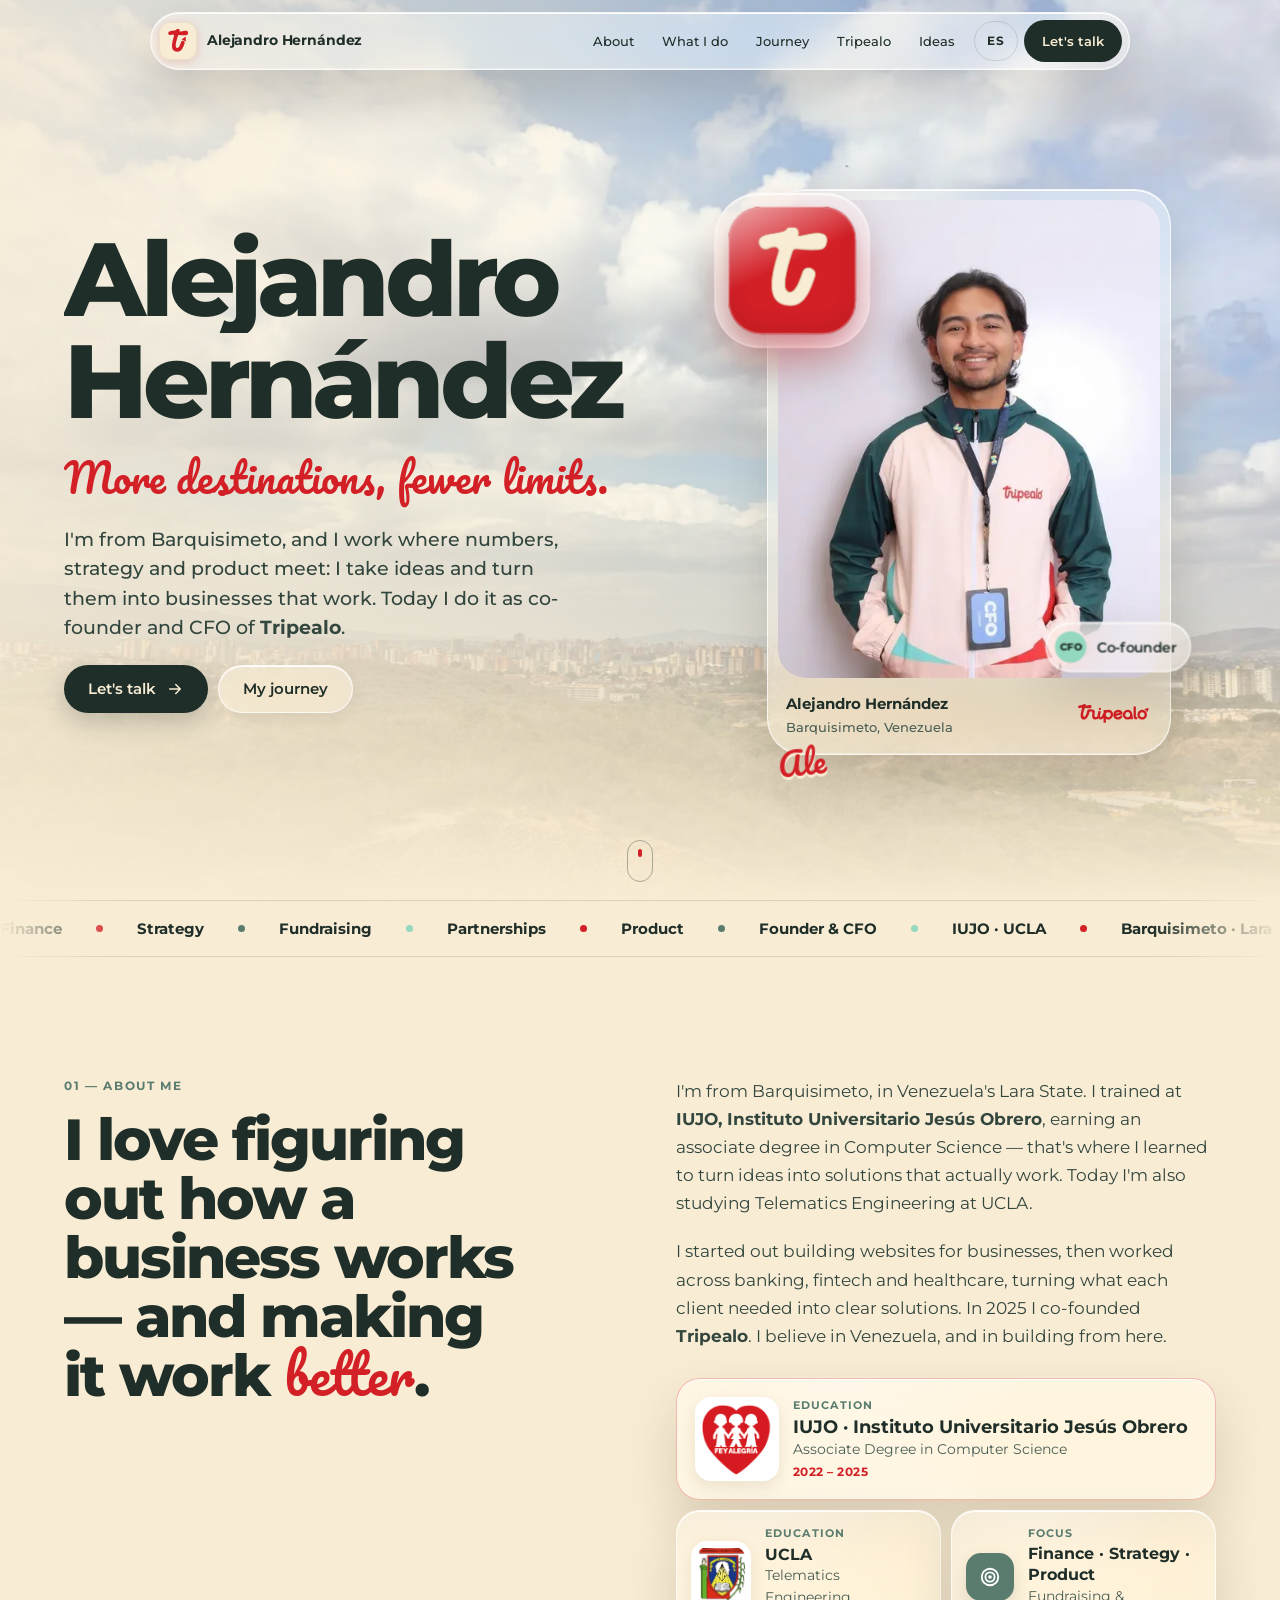
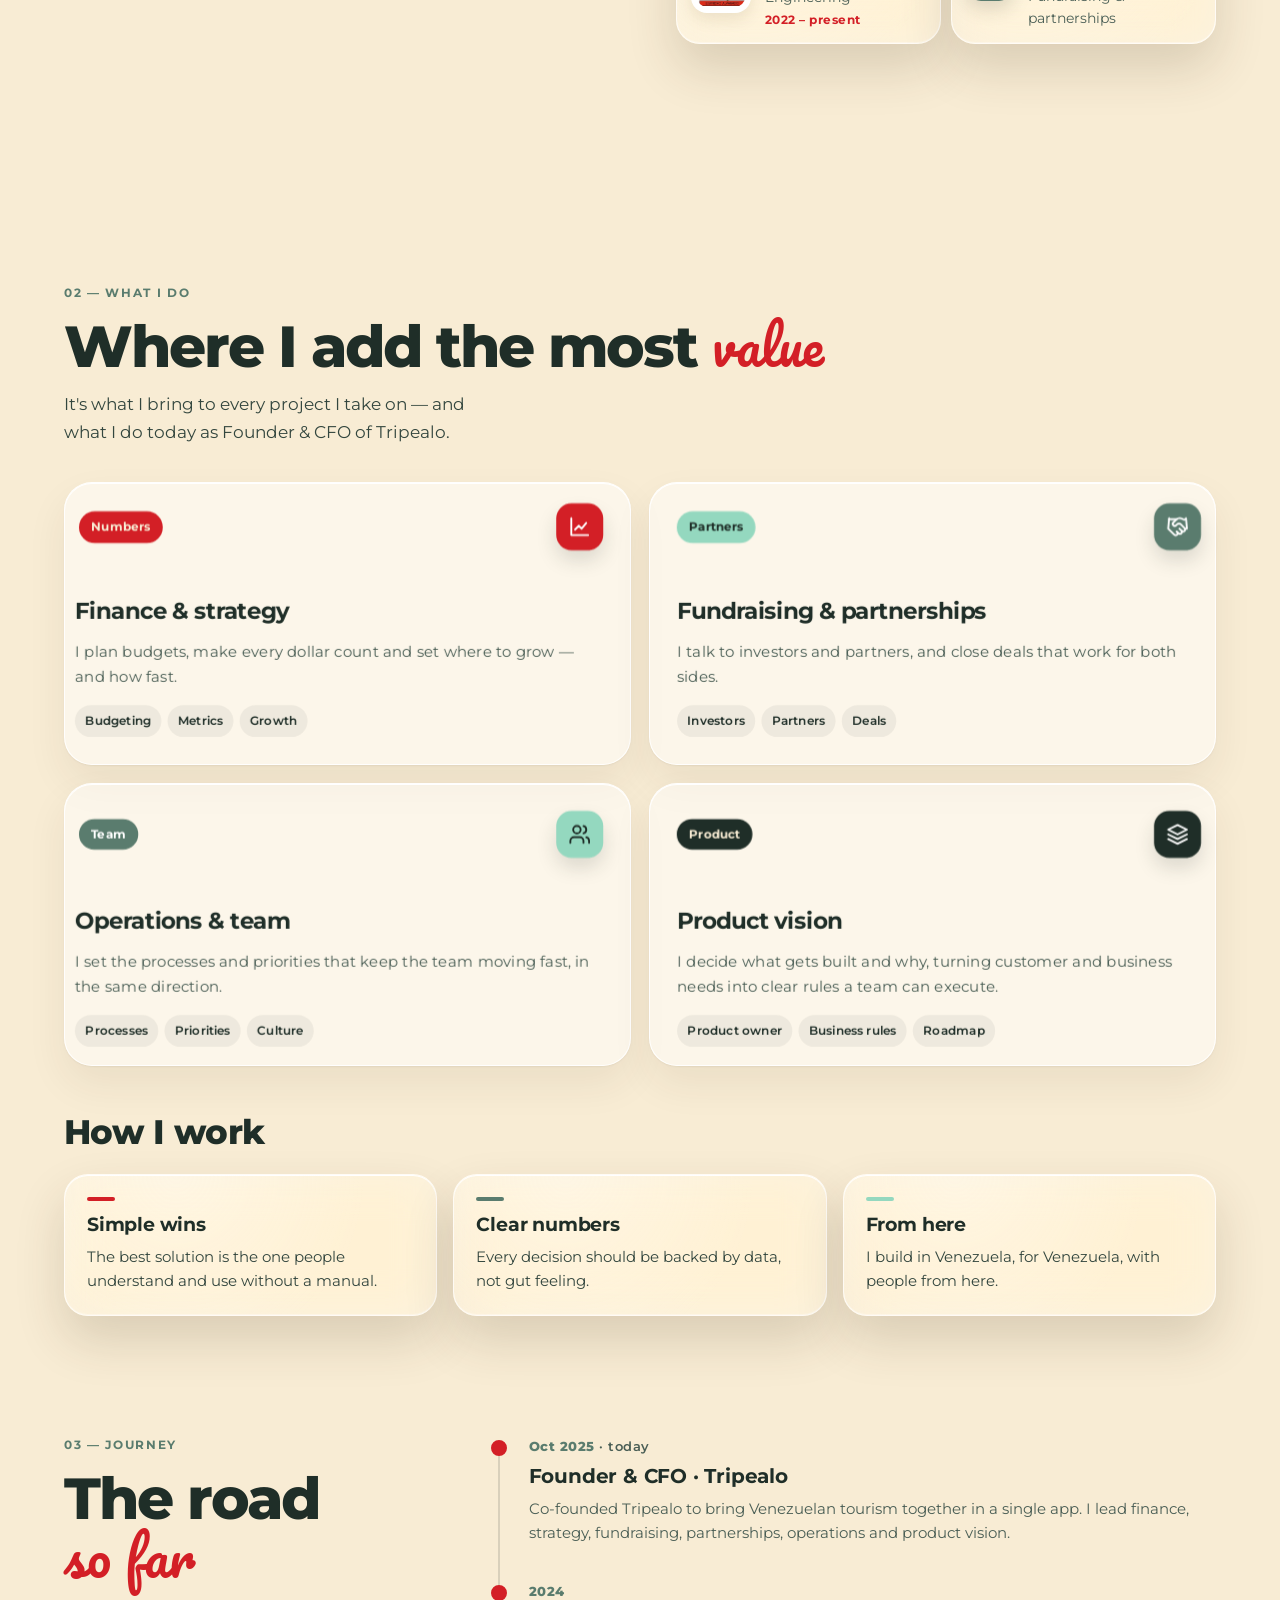
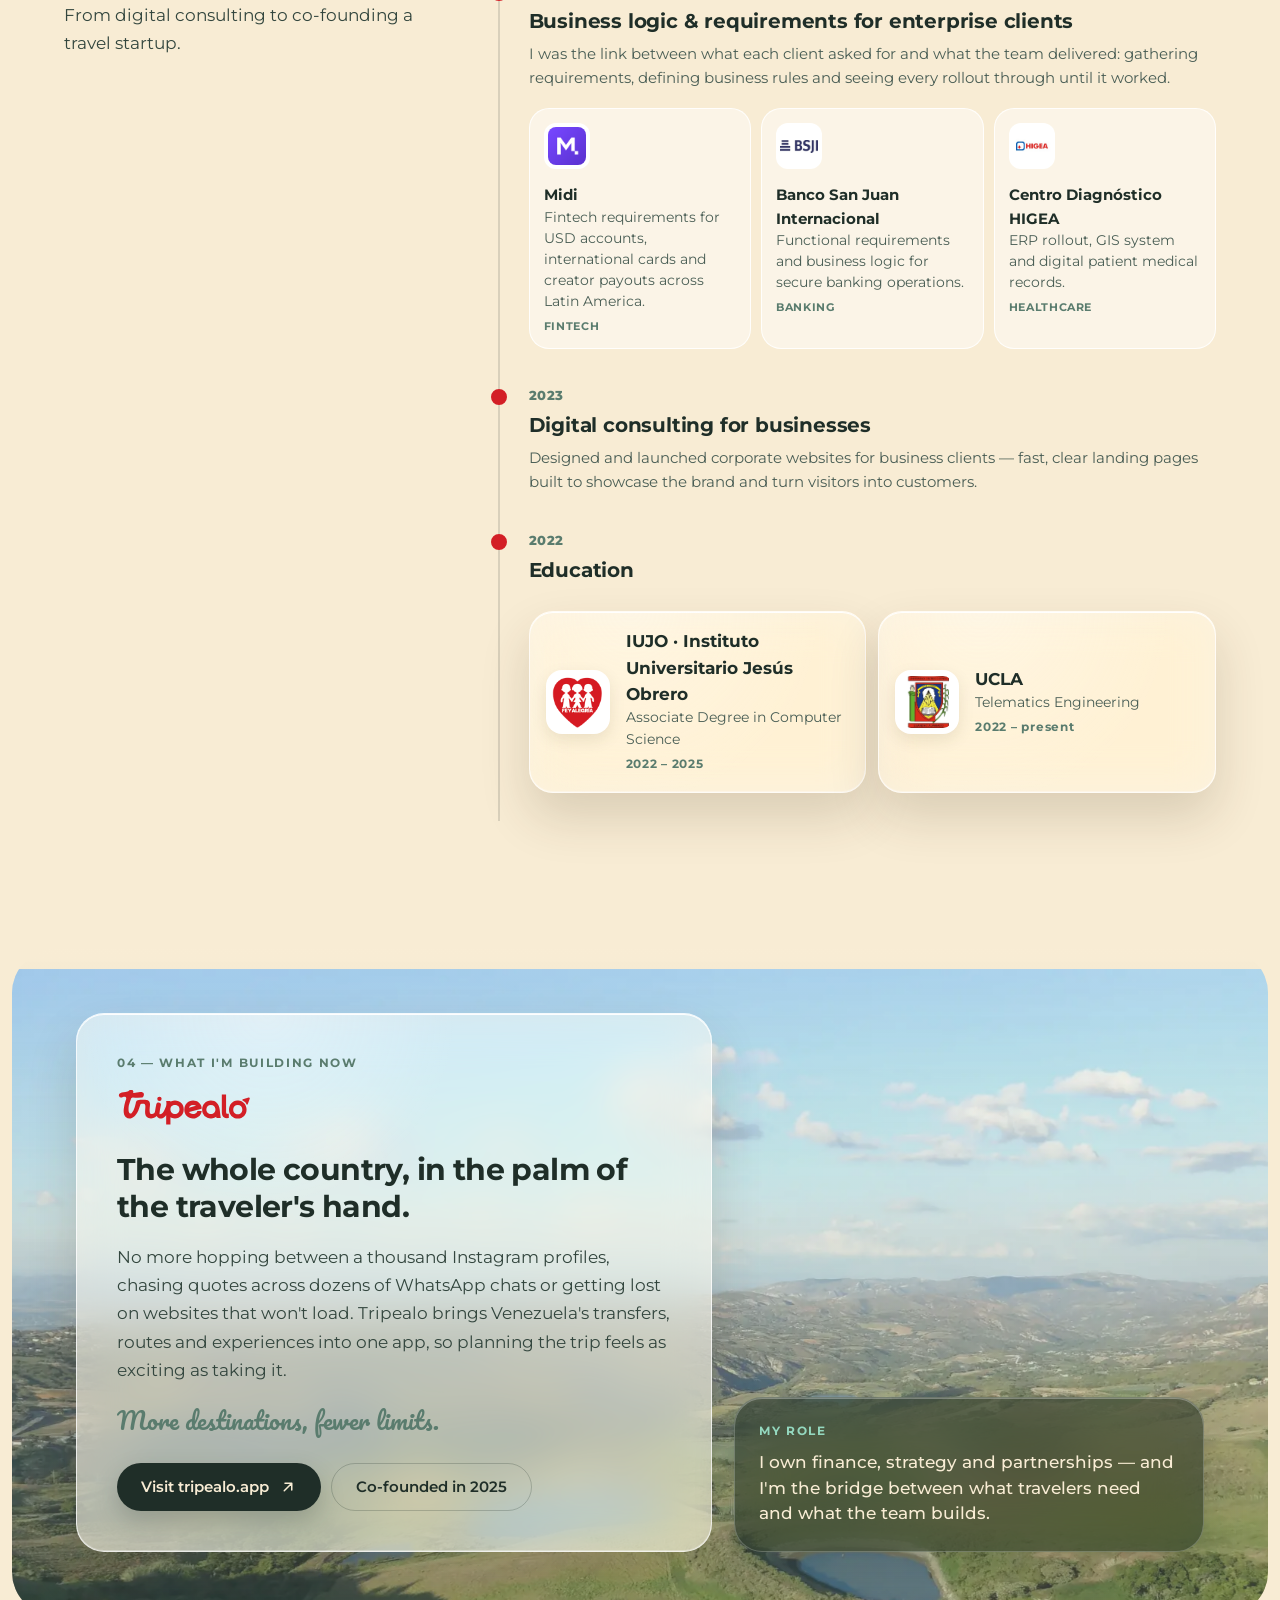
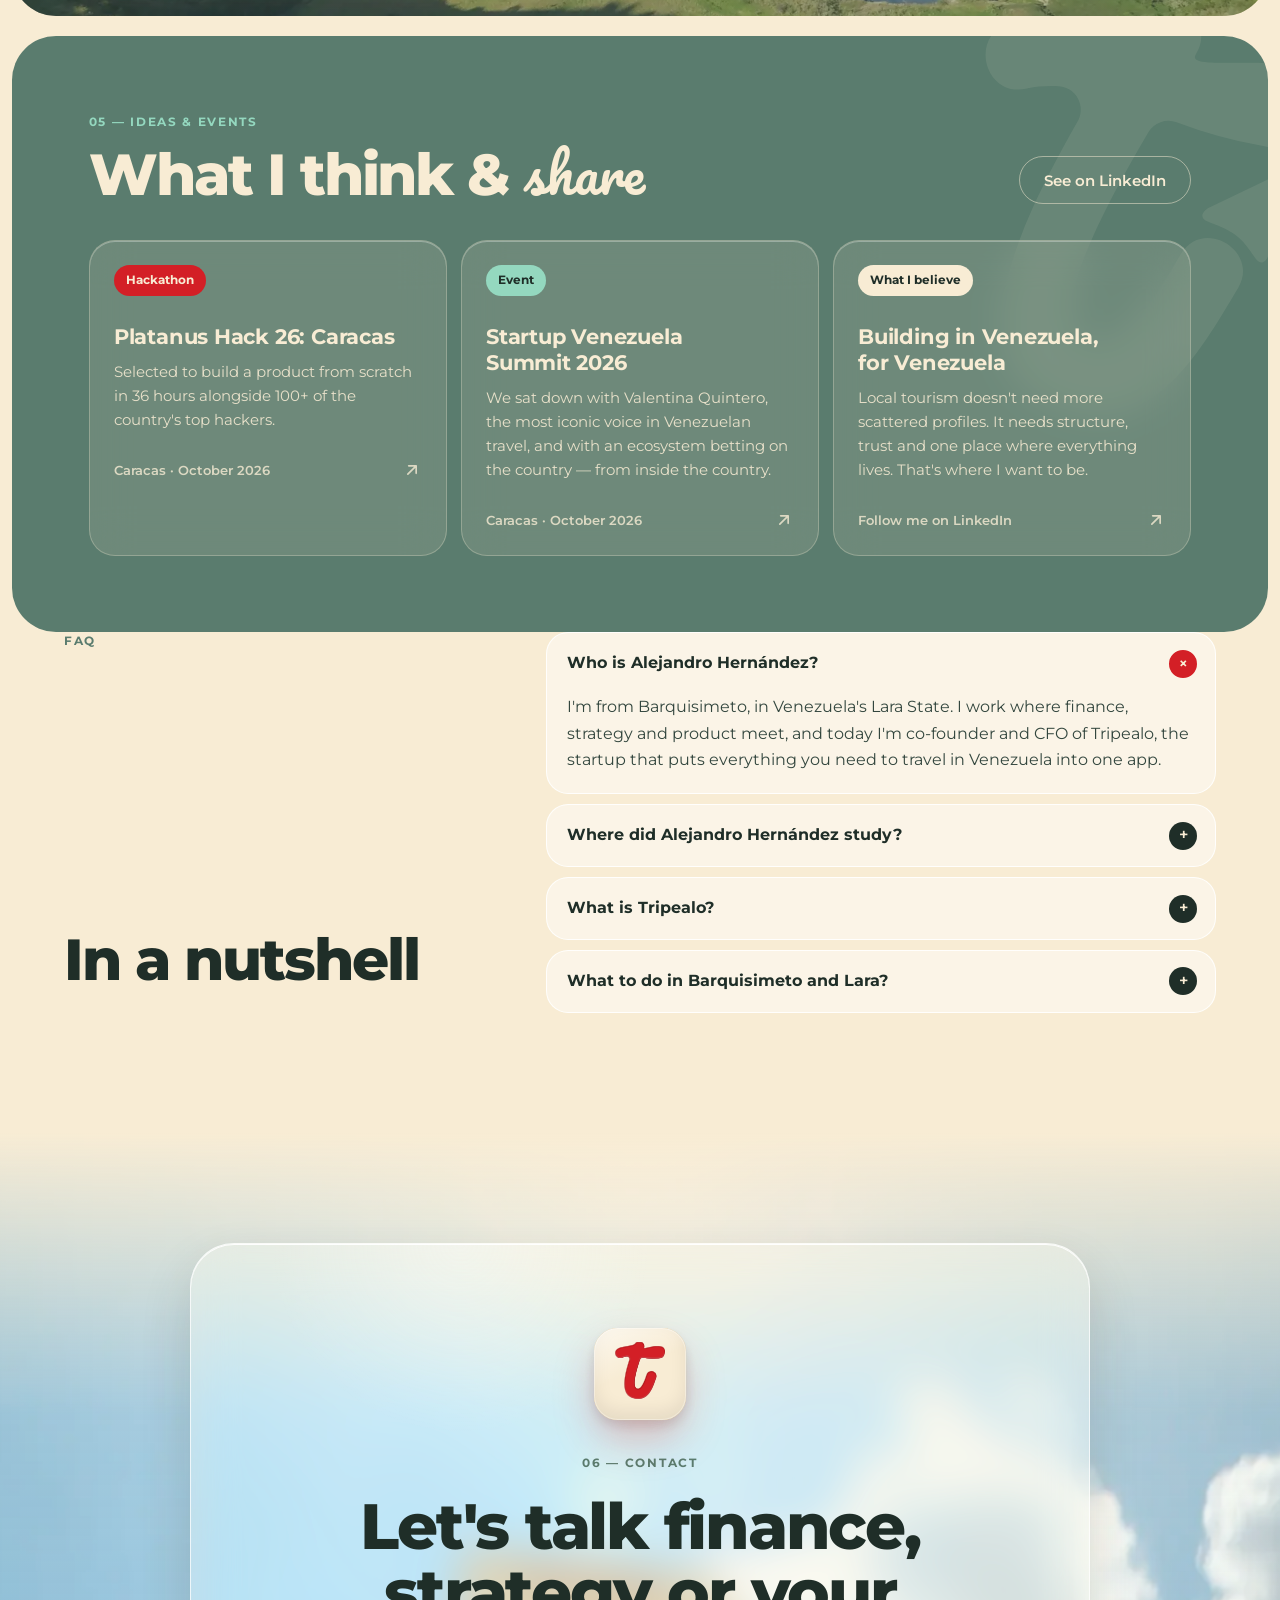
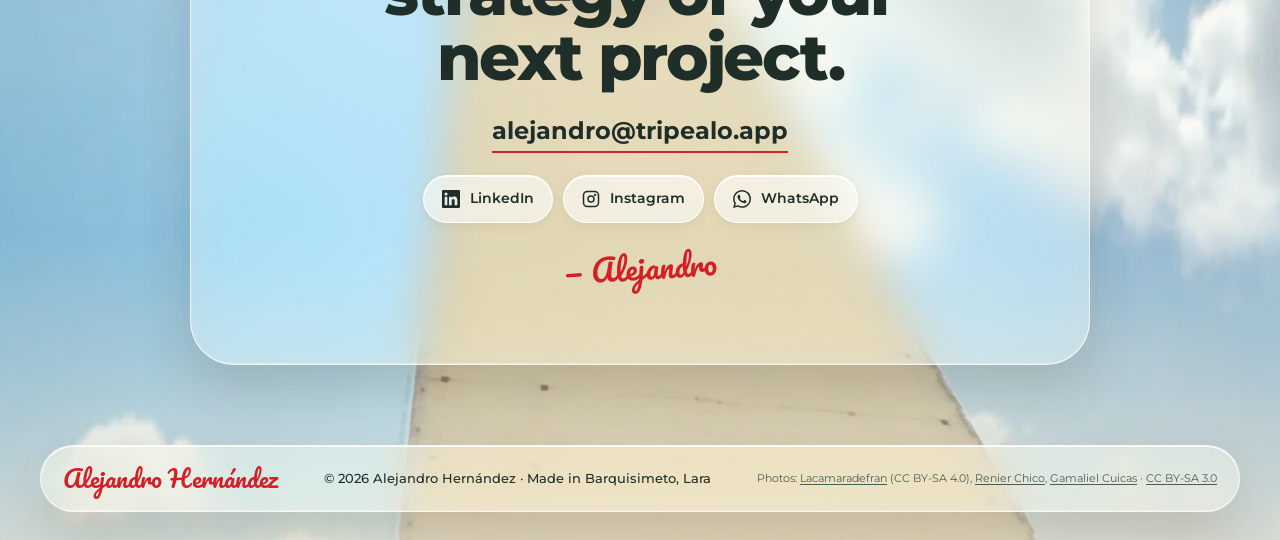
==== commit e0273c48: "Enfoque más personal en la landing Quita el chip del hero y la sección de Lara (con la Action y el s" ====
--- a/en/index.html
+++ b/en/index.html
@@ -4,7 +4,7 @@
 <meta charset="utf-8">
 <meta name="viewport" content="width=device-width, initial-scale=1, viewport-fit=cover">
 <title>Alejandro Hernández · Founder &amp; CFO at Tripealo | Travel in Venezuela</title>
-<meta name="description" content="Alejandro Hernández is Founder &amp; CFO of Tripealo, the app that makes travel in Venezuela simple. Based in Barquisimeto, Lara, he leads finance, strategy, partnerships and product. Plus: the best things to do in Lara and Barquisimeto.">
+<meta name="description" content="Alejandro Hernández, from Barquisimeto, Lara: finance, strategy, partnerships and product. Trained at IUJO and UCLA, he is Founder &amp; CFO of Tripealo, the app that makes travel in Venezuela simple.">
 <meta name="keywords" content="Alejandro Hernández, Tripealo, Tripéalo, travel, travel in Venezuela, Venezuela travel app, CFO, startup CFO, Barquisimeto, Lara, things to do in Lara, things to do in Barquisimeto, Venezuelan startup">
 <meta name="author" content="Alejandro Hernández">
 <meta name="robots" content="index, follow, max-image-preview:large">
@@ -19,7 +19,7 @@
 <meta property="og:locale:alternate" content="es_VE">
 <meta property="og:site_name" content="Alejandro Hernández">
 <meta property="og:title" content="Alejandro Hernández · Founder & CFO at Tripealo">
-<meta property="og:description" content="More destinations, fewer limits. From Barquisimeto, I'm building Tripealo so that traveling Venezuela is as easy as picking where to go.">
+<meta property="og:description" content="Finance, strategy and product from Barquisimeto, Lara. Founder &amp; CFO of Tripealo.">
 <meta property="og:url" content="https://alehernandezt.github.io/en/">
 <meta property="og:image" content="https://alehernandezt.github.io/assets/img/og.jpg">
 <meta property="og:image:width" content="1200">
@@ -93,11 +93,10 @@
     {
       "@type": "FAQPage",
       "mainEntity": [
-        { "@type": "Question", "name": "Who is Alejandro Hernández?", "acceptedAnswer": { "@type": "Answer", "text": "Alejandro Hernández is Founder & CFO of Tripealo, a startup from Barquisimeto, Lara, that puts everything you need to travel in Venezuela into one app. He leads finance, strategy, fundraising, partnerships, operations and product vision." } },
-        { "@type": "Question", "name": "What is Tripealo?", "acceptedAnswer": { "@type": "Answer", "text": "Tripealo is a travel experiences marketplace that puts the whole country in the traveler's pocket: Venezuela's transfers, routes and tours in one place, with no more jumping between Instagram profiles and WhatsApp chats. Its motto is More destinations, fewer limits." } },
-        { "@type": "Question", "name": "What are the best things to do in Barquisimeto?", "acceptedAnswer": { "@type": "Answer", "text": "In Barquisimeto you can visit the Metropolitan Cathedral and the Obelisk, walk Parque del Este and the Bararida Zoo and Botanical Park, catch one of its famous sunsets — it is known as the City of Twilights — and join the Divina Pastora procession every January, one of the largest in Latin America." } },
-        { "@type": "Question", "name": "What are the best things to do in Lara, Venezuela?", "acceptedAnswer": { "@type": "Answer", "text": "In Lara State you can head up to Cubiro and Sanare for cool mountain air, taste the wines and sweets of Carora, shop for crafts in Quíbor, explore colonial El Tocuyo and swim in the natural pools of Terepaima National Park. Tripealo helps you plan these trips in one app." } },
-        { "@type": "Question", "name": "How do I plan a trip around Venezuela?", "acceptedAnswer": { "@type": "Answer", "text": "With Tripealo (tripealo.app) you can find destinations, transfers and experiences across Venezuela in one place and build your itinerary without chasing quotes across dozens of chats." } }
+        {"@type": "Question", "name": "Who is Alejandro Hernández?", "acceptedAnswer": {"@type": "Answer", "text": "I'm from Barquisimeto, in Venezuela's Lara State. I work where finance, strategy and product meet, and today I'm co-founder and CFO of Tripealo, the startup that puts everything you need to travel in Venezuela into one app."}},
+        {"@type": "Question", "name": "Where did Alejandro Hernández study?", "acceptedAnswer": {"@type": "Answer", "text": "I earned an associate degree in Computer Science at IUJO, Instituto Universitario Jesús Obrero (2022–2025), and I study Telematics Engineering at UCLA, Universidad Centroccidental Lisandro Alvarado (2022–present)."}},
+        {"@type": "Question", "name": "What is Tripealo?", "acceptedAnswer": {"@type": "Answer", "text": "A travel experiences marketplace that puts the whole country in the traveler's hand: Venezuela's transfers, routes and tours in one place. Its motto: more destinations, fewer limits."}},
+        {"@type": "Question", "name": "What to do in Barquisimeto and Lara?", "acceptedAnswer": {"@type": "Answer", "text": "In Barquisimeto: catch one of its legendary sunsets, visit the Cathedral and the Obelisk, stroll Parque del Este and, in January, join the Divina Pastora procession. Around Lara: Cubiro and Sanare for mountain air, Carora for its vineyards, Quíbor for crafts and El Tocuyo for colonial history."}}
       ]
     }
   ]
@@ -117,22 +116,20 @@
     </a>
     <div class="nav-links">
       <a href="#sobre-mi">About</a>
+      <a href="#rol">What I do</a>
+      <a href="#trayectoria">Journey</a>
       <a href="#tripealo">Tripealo</a>
-      <a href="#rol">Role</a>
-      <a href="#trayectoria">Journey</a>
       <a href="#ideas">Ideas</a>
-      <a href="#lara">Lara</a>
     </div>
     <a class="lang" href="/" hreflang="es" lang="es" aria-label="Leer en español">ES</a>
     <a class="nav-cta" href="#contacto">Let's talk</a>
     <button class="menu-btn" type="button" aria-expanded="false" aria-controls="menu" aria-label="Open menu"><span></span></button>
     <div class="menu glass" id="menu">
       <a href="#sobre-mi">About <small>01</small></a>
-      <a href="#tripealo">Tripealo <small>02</small></a>
-      <a href="#rol">What I do <small>03</small></a>
-      <a href="#trayectoria">Journey <small>04</small></a>
+      <a href="#rol">What I do <small>02</small></a>
+      <a href="#trayectoria">Journey <small>03</small></a>
+      <a href="#tripealo">Tripealo <small>04</small></a>
       <a href="#ideas">Ideas <small>05</small></a>
-      <a href="#lara">Things to do in Lara <small>06</small></a>
       <a class="btn btn-dark" href="#contacto">Let's talk</a>
     </div>
   </nav>
@@ -152,14 +149,13 @@
 
   <div class="wrap hero-grid">
     <div class="hero-copy">
-      <div class="chip glass hero-fade" style="--d:.1s"><span class="dot"></span>Founder &amp; CFO · Tripealo</div>
       <h1><span class="line"><span>Alejandro</span></span><span class="line"><span>Hernández</span></span></h1>
       <p class="hero-tag hero-fade" style="--d:.45s">More destinations, fewer limits.</p>
-      <p class="hero-sub hero-fade" style="--d:.55s">From Barquisimeto, Lara, I run the numbers, the partnerships and the product behind Tripealo, so that <strong>traveling in Venezuela</strong> is as easy as picking where to go.</p>
+      <p class="hero-sub hero-fade" style="--d:.55s">I'm from Barquisimeto, and I work where numbers, strategy and product meet: I take ideas and turn them into businesses that work. Today I do it as co-founder and CFO of <strong>Tripealo</strong>.</p>
       <div class="hero-actions hero-fade" style="--d:.7s">
         <a class="btn btn-dark" href="#contacto">Let's talk
           <svg viewBox="0 0 24 24" fill="none" stroke="currentColor" stroke-width="2" stroke-linecap="round" stroke-linejoin="round" aria-hidden="true"><path d="M5 12h14M13 6l6 6-6 6"/></svg></a>
-        <a class="btn btn-glass" href="#tripealo">Discover Tripealo</a>
+        <a class="btn btn-glass" href="#trayectoria">My journey</a>
       </div>
     </div>
 
@@ -191,8 +187,8 @@
 
   <div class="marquee" aria-hidden="true">
     <div class="marquee-track">
-      <span>More destinations, fewer limits</span><span>Finance</span><span>Strategy</span><span>Fundraising</span><span>Partnerships</span><span>Product</span><span>Travel in Venezuela</span><span>Barquisimeto · Lara</span>
-      <span>More destinations, fewer limits</span><span>Finance</span><span>Strategy</span><span>Fundraising</span><span>Partnerships</span><span>Product</span><span>Travel in Venezuela</span><span>Barquisimeto · Lara</span>
+      <span>Finance</span><span>Strategy</span><span>Fundraising</span><span>Partnerships</span><span>Product</span><span>Founder &amp; CFO</span><span>IUJO · UCLA</span><span>Barquisimeto · Lara</span>
+      <span>Finance</span><span>Strategy</span><span>Fundraising</span><span>Partnerships</span><span>Product</span><span>Founder &amp; CFO</span><span>IUJO · UCLA</span><span>Barquisimeto · Lara</span>
     </div>
   </div>
 
@@ -201,11 +197,11 @@
     <div class="wrap about">
       <div class="head reveal" style="margin:0;flex-direction:column;align-items:flex-start;justify-content:flex-start">
         <span class="eyebrow">01 — About me</span>
-        <h2 class="h2" id="t-sobre">I believe in Venezuela as a destination, and in the numbers that make it <span class="script">happen</span>.</h2>
+        <h2 class="h2" id="t-sobre">I love figuring out how a business works — and making it work <span class="script">better</span>.</h2>
       </div>
       <div class="about-text">
-        <p class="lead reveal" style="--d:.05s">I'm from Barquisimeto, in Venezuela's Lara State. I trained at <strong>IUJO, Instituto Universitario Jesús Obrero</strong>, earning an associate degree in Computer Science — that's where I learned to turn ideas into solutions that actually work. Today I'm also studying Telematics Engineering at UCLA. What really drives me is understanding how a business works, and making it work better.</p>
-        <p class="lead reveal" style="--d:.1s">I've worked across banking, fintech and healthcare, turning what companies need into clear, workable solutions. Today all of that goes into <strong>Tripealo</strong>, the startup I co-founded so anyone can discover and explore Venezuela from their phone.</p>
+        <p class="lead reveal" style="--d:.05s">I'm from Barquisimeto, in Venezuela's Lara State. I trained at <strong>IUJO, Instituto Universitario Jesús Obrero</strong>, earning an associate degree in Computer Science — that's where I learned to turn ideas into solutions that actually work. Today I'm also studying Telematics Engineering at UCLA.</p>
+        <p class="lead reveal" style="--d:.1s">I started out building websites for businesses, then worked across banking, fintech and healthcare, turning what each client needed into clear solutions. In 2025 I co-founded <strong>Tripealo</strong>. I believe in Venezuela, and in building from here.</p>
         <div class="profile-grid reveal" style="--d:.15s">
           <div class="pg-card glass sheen pg-iujo" data-tilt="6">
             <img src="/assets/img/logos/iujo.png" alt="Fe y Alegría logo, IUJO" width="72" height="72" loading="lazy">
@@ -224,68 +220,35 @@
     </div>
   </section>
 
-  <!-- 02 TRIPEALO -->
-  <section id="tripealo" aria-labelledby="t-tri">
-    <div class="wide">
-      <div class="tri reveal zoom">
-        <div class="photo" aria-hidden="true">
-          <img src="/assets/img/lara-960.webp" srcset="/assets/img/lara-960.webp 960w, /assets/img/lara-1920.webp 1920w" sizes="100vw" alt="" width="1920" height="1079" loading="lazy" decoding="async">
-        </div>
-        <div class="tri-veil" aria-hidden="true"></div>
-        <div class="tri-grid">
-          <div class="tri-main glass sheen">
-            <span class="eyebrow">02 — The company</span>
-            <h2 class="sr-only" id="t-tri">Tripealo</h2>
-            <img class="wm" src="/assets/img/wordmark.svg" alt="Tripealo" width="139" height="44">
-            <p class="tri-claim">The whole country, in the palm of the traveler's hand.</p>
-            <p class="lead">No more hopping between a thousand Instagram profiles, chasing quotes across dozens of WhatsApp chats or getting lost on websites that won't load. Tripealo brings Venezuela's transfers, routes and experiences into one app, so planning the trip feels as exciting as taking it.</p>
-            <p class="tri-slogan">More destinations, fewer limits.</p>
-            <div class="tri-actions">
-              <a class="btn btn-dark" href="https://tripealo.app" target="_blank" rel="noopener">Visit tripealo.app
-                <svg viewBox="0 0 24 24" fill="none" stroke="currentColor" stroke-width="2" stroke-linecap="round" stroke-linejoin="round" aria-hidden="true"><path d="M7 17 17 7M8 7h9v9"/></svg></a>
-              <span class="btn btn-line">Co-founded in 2025</span>
-            </div>
-          </div>
-          <div class="tri-side">
-            <div class="tri-role glass-dark">
-              <span class="eyebrow">My role</span>
-              <p>I own finance, strategy and partnerships — and I'm the bridge between what travelers need and what the team builds.</p>
-            </div>
-          </div>
-        </div>
-      </div>
-    </div>
-  </section>
-
-  <!-- 03 ROL -->
+  <!-- 02 ROL -->
   <section class="section" id="rol" aria-labelledby="t-rol">
     <div class="wrap">
       <div class="head reveal">
         <div style="display:flex;flex-direction:column;gap:14px">
-          <span class="eyebrow">03 — Founder &amp; CFO</span>
-          <h2 class="h2" id="t-rol">What I do at <span class="script">Tripealo</span></h2>
-        </div>
-        <p class="lead">I make sure every decision works for the traveler, for the team and for the business.</p>
+          <span class="eyebrow">02 — What I do</span>
+          <h2 class="h2" id="t-rol">Where I add the most <span class="script">value</span></h2>
+        </div>
+        <p class="lead">It's what I bring to every project I take on — and what I do today as Founder &amp; CFO of Tripealo.</p>
       </div>
       <div class="cards">
         <article class="card reveal flip-l" data-tilt="9">
-          <div class="card-top"><b>01</b><span class="card-icon" style="background:var(--red)"><svg viewBox="0 0 24 24" fill="none" stroke="currentColor" stroke-width="2" stroke-linecap="round" stroke-linejoin="round" aria-hidden="true"><path d="M3 3v18h18"/><path d="m7 15 4-4 3 3 5-6"/></svg></span></div>
+          <div class="card-top"><span class="card-tag" style="background:var(--red);color:var(--margot)">Numbers</span><span class="card-icon" style="background:var(--red)"><svg viewBox="0 0 24 24" fill="none" stroke="currentColor" stroke-width="2" stroke-linecap="round" stroke-linejoin="round" aria-hidden="true"><path d="M3 3v18h18"/><path d="m7 15 4-4 3 3 5-6"/></svg></span></div>
           <div class="card-body">
             <h3>Finance &amp; strategy</h3>
-            <p>I plan the budget, make every dollar count and set where we grow — and how fast.</p>
+            <p>I plan budgets, make every dollar count and set where to grow — and how fast.</p>
             <ul><li>Budgeting</li><li>Metrics</li><li>Growth</li></ul>
           </div>
         </article>
         <article class="card reveal flip-r" data-tilt="9" style="--d:.08s">
-          <div class="card-top"><b>02</b><span class="card-icon" style="background:var(--como)"><svg viewBox="0 0 24 24" fill="none" stroke="currentColor" stroke-width="2" stroke-linecap="round" stroke-linejoin="round" aria-hidden="true"><path d="m11 17 2 2a1 1 0 1 0 3-3"/><path d="m14 14 2.5 2.5a1 1 0 1 0 3-3l-3.88-3.88a3 3 0 0 0-4.24 0l-.88.88a1 1 0 1 1-3-3l2.81-2.81a5.79 5.79 0 0 1 7.06-.87l.47.28a2 2 0 0 0 1.42.25L21 4"/><path d="m21 3 1 11h-2"/><path d="M3 3 2 14l6.5 6.5a1 1 0 1 0 3-3"/><path d="M3 4h8"/></svg></span></div>
+          <div class="card-top"><span class="card-tag" style="background:var(--turq);color:var(--ink)">Partners</span><span class="card-icon" style="background:var(--como)"><svg viewBox="0 0 24 24" fill="none" stroke="currentColor" stroke-width="2" stroke-linecap="round" stroke-linejoin="round" aria-hidden="true"><path d="m11 17 2 2a1 1 0 1 0 3-3"/><path d="m14 14 2.5 2.5a1 1 0 1 0 3-3l-3.88-3.88a3 3 0 0 0-4.24 0l-.88.88a1 1 0 1 1-3-3l2.81-2.81a5.79 5.79 0 0 1 7.06-.87l.47.28a2 2 0 0 0 1.42.25L21 4"/><path d="m21 3 1 11h-2"/><path d="M3 3 2 14l6.5 6.5a1 1 0 1 0 3-3"/><path d="M3 4h8"/></svg></span></div>
           <div class="card-body">
             <h3>Fundraising &amp; partnerships</h3>
-            <p>I work with investors, tour operators and partners to bring more destinations onto Tripealo.</p>
-            <ul><li>Investors</li><li>Tour operators</li><li>Partners</li></ul>
+            <p>I talk to investors and partners, and close deals that work for both sides.</p>
+            <ul><li>Investors</li><li>Partners</li><li>Deals</li></ul>
           </div>
         </article>
         <article class="card reveal flip-l" data-tilt="9" style="--d:.12s">
-          <div class="card-top"><b>03</b><span class="card-icon" style="background:var(--turq);color:var(--ink)"><svg viewBox="0 0 24 24" fill="none" stroke="currentColor" stroke-width="2" stroke-linecap="round" stroke-linejoin="round" aria-hidden="true"><path d="M16 21v-2a4 4 0 0 0-4-4H6a4 4 0 0 0-4 4v2"/><circle cx="9" cy="7" r="4"/><path d="M22 21v-2a4 4 0 0 0-3-3.87M16 3.13a4 4 0 0 1 0 7.75"/></svg></span></div>
+          <div class="card-top"><span class="card-tag" style="background:var(--como);color:#fff">Team</span><span class="card-icon" style="background:var(--turq);color:var(--ink)"><svg viewBox="0 0 24 24" fill="none" stroke="currentColor" stroke-width="2" stroke-linecap="round" stroke-linejoin="round" aria-hidden="true"><path d="M16 21v-2a4 4 0 0 0-4-4H6a4 4 0 0 0-4 4v2"/><circle cx="9" cy="7" r="4"/><path d="M22 21v-2a4 4 0 0 0-3-3.87M16 3.13a4 4 0 0 1 0 7.75"/></svg></span></div>
           <div class="card-body">
             <h3>Operations &amp; team</h3>
             <p>I set the processes and priorities that keep the team moving fast, in the same direction.</p>
@@ -293,22 +256,28 @@
           </div>
         </article>
         <article class="card reveal flip-r" data-tilt="9" style="--d:.16s">
-          <div class="card-top"><b>04</b><span class="card-icon" style="background:var(--ink)"><svg viewBox="0 0 24 24" fill="none" stroke="currentColor" stroke-width="2" stroke-linecap="round" stroke-linejoin="round" aria-hidden="true"><path d="m12 2 10 5-10 5L2 7l10-5z"/><path d="m2 17 10 5 10-5M2 12l10 5 10-5"/></svg></span></div>
+          <div class="card-top"><span class="card-tag" style="background:var(--ink);color:var(--margot)">Product</span><span class="card-icon" style="background:var(--ink)"><svg viewBox="0 0 24 24" fill="none" stroke="currentColor" stroke-width="2" stroke-linecap="round" stroke-linejoin="round" aria-hidden="true"><path d="m12 2 10 5-10 5L2 7l10-5z"/><path d="m2 17 10 5 10-5M2 12l10 5 10-5"/></svg></span></div>
           <div class="card-body">
             <h3>Product vision</h3>
-            <p>I decide what gets built and why, turning traveler and business needs into clear rules the team can execute.</p>
+            <p>I decide what gets built and why, turning customer and business needs into clear rules a team can execute.</p>
             <ul><li>Product owner</li><li>Business rules</li><li>Roadmap</li></ul>
           </div>
         </article>
       </div>
-    </div>
-  </section>
-
-  <!-- 04 TRAYECTORIA -->
+      <div class="principles">
+        <h3 class="principles-title reveal">How I work</h3>
+        <div class="principle glass sheen reveal" style="--d:0.00s"><b>Simple wins</b><p>The best solution is the one people understand and use without a manual.</p></div>
+        <div class="principle glass sheen reveal" style="--d:0.06s"><b>Clear numbers</b><p>Every decision should be backed by data, not gut feeling.</p></div>
+        <div class="principle glass sheen reveal" style="--d:0.12s"><b>From here</b><p>I build in Venezuela, for Venezuela, with people from here.</p></div>
+      </div>
+    </div>
+  </section>
+
+  <!-- 03 TRAYECTORIA -->
   <section class="section" id="trayectoria" aria-labelledby="t-tray" style="padding-top:0">
     <div class="wrap tl-wrap">
       <div class="head reveal" style="flex-direction:column;align-items:flex-start">
-        <span class="eyebrow">04 — Journey</span>
+        <span class="eyebrow">03 — Journey</span>
         <h2 class="h2" id="t-tray">The road <span class="script">so far</span></h2>
         <p class="lead">From digital consulting to co-founding a travel startup.</p>
       </div>
@@ -347,6 +316,39 @@
     </div>
   </section>
 
+  <!-- 04 TRIPEALO -->
+  <section id="tripealo" aria-labelledby="t-tri">
+    <div class="wide">
+      <div class="tri reveal zoom">
+        <div class="photo" aria-hidden="true">
+          <img src="/assets/img/lara-960.webp" srcset="/assets/img/lara-960.webp 960w, /assets/img/lara-1920.webp 1920w" sizes="100vw" alt="" width="1920" height="1079" loading="lazy" decoding="async">
+        </div>
+        <div class="tri-veil" aria-hidden="true"></div>
+        <div class="tri-grid">
+          <div class="tri-main glass sheen">
+            <span class="eyebrow">04 — What I'm building now</span>
+            <h2 class="sr-only" id="t-tri">Tripealo</h2>
+            <img class="wm" src="/assets/img/wordmark.svg" alt="Tripealo" width="139" height="44">
+            <p class="tri-claim">The whole country, in the palm of the traveler's hand.</p>
+            <p class="lead">No more hopping between a thousand Instagram profiles, chasing quotes across dozens of WhatsApp chats or getting lost on websites that won't load. Tripealo brings Venezuela's transfers, routes and experiences into one app, so planning the trip feels as exciting as taking it.</p>
+            <p class="tri-slogan">More destinations, fewer limits.</p>
+            <div class="tri-actions">
+              <a class="btn btn-dark" href="https://tripealo.app" target="_blank" rel="noopener">Visit tripealo.app
+                <svg viewBox="0 0 24 24" fill="none" stroke="currentColor" stroke-width="2" stroke-linecap="round" stroke-linejoin="round" aria-hidden="true"><path d="M7 17 17 7M8 7h9v9"/></svg></a>
+              <span class="btn btn-line">Co-founded in 2025</span>
+            </div>
+          </div>
+          <div class="tri-side">
+            <div class="tri-role glass-dark">
+              <span class="eyebrow">My role</span>
+              <p>I own finance, strategy and partnerships — and I'm the bridge between what travelers need and what the team builds.</p>
+            </div>
+          </div>
+        </div>
+      </div>
+    </div>
+  </section>
+
   <!-- 05 IDEAS -->
   <section id="ideas" aria-labelledby="t-ideas">
     <div class="wide">
@@ -389,23 +391,6 @@
     </div>
   </section>
 
-  <!-- 06 LARA -->
-  <section class="section" id="lara" aria-labelledby="t-lara">
-    <div class="wrap lara">
-      <div class="head reveal" style="flex-direction:column;align-items:flex-start;margin:0">
-        <span class="eyebrow">06 — Where it all starts</span>
-        <h2 class="h2" id="t-lara">Things to do in <span class="script">Lara</span></h2>
-        <p class="lead">Barquisimeto is my home and Tripealo's starting point: from Lara we head out to beaches, mountains and small towns all over Venezuela. These are the next departures listed on Tripealo.</p>
-        <a class="btn btn-dark" href="https://tripealo.app" target="_blank" rel="noopener">Plan your trip on Tripealo</a>
-      </div>
-      <div class="trips" data-trips data-lang="en" aria-live="polite">
-        <a class="trip trip-skeleton" href="https://tripealo.app" target="_blank" rel="noopener"><span class="trip-img"></span><span class="trip-body"><b>Upcoming trips</b><span>Explore trips from Lara on tripealo.app</span></span></a>
-        <span class="trip trip-skeleton" aria-hidden="true"><span class="trip-img"></span><span class="trip-body"></span></span>
-        <span class="trip trip-skeleton" aria-hidden="true"><span class="trip-img"></span><span class="trip-body"></span></span>
-      </div>
-    </div>
-  </section>
-
   <!-- FAQ -->
   <section class="section" id="preguntas" aria-labelledby="t-faq" style="padding-top:0">
     <div class="wrap faq-wrap">
@@ -414,10 +399,10 @@
         <h2 class="h2" id="t-faq">In a nutshell</h2>
       </div>
       <div class="faq">
-        <details class="reveal" open><summary>Who is Alejandro Hernández?</summary><p>I'm Founder &amp; CFO of Tripealo, a startup from Barquisimeto, Lara, that puts everything you need to travel in Venezuela into one app. I lead finance, strategy, fundraising, partnerships, operations and product vision.</p></details>
-        <details class="reveal"><summary>What is Tripealo?</summary><p>A travel experiences marketplace that puts the whole country in the traveler's hand: Venezuela's transfers, routes and tours in one place. Our motto: more destinations, fewer limits.</p></details>
-        <details class="reveal"><summary>What to do in Barquisimeto?</summary><p>Catch one of its legendary sunsets, visit the Metropolitan Cathedral and the Obelisk, stroll Parque del Este and Bararida Park and, in January, experience the Divina Pastora procession.</p></details>
-        <details class="reveal"><summary>How can I travel around Venezuela hassle-free?</summary><p>Head to <a href="https://tripealo.app" style="text-decoration:underline">tripealo.app</a>: find destinations, transfers and experiences in one place and build your itinerary without chasing quotes across dozens of chats.</p></details>
+        <details class="reveal" open><summary>Who is Alejandro Hernández?</summary><p>I'm from Barquisimeto, in Venezuela's Lara State. I work where finance, strategy and product meet, and today I'm co-founder and CFO of Tripealo, the startup that puts everything you need to travel in Venezuela into one app.</p></details>
+        <details class="reveal"><summary>Where did Alejandro Hernández study?</summary><p>I earned an associate degree in Computer Science at IUJO, Instituto Universitario Jesús Obrero (2022–2025), and I study Telematics Engineering at UCLA, Universidad Centroccidental Lisandro Alvarado (2022–present).</p></details>
+        <details class="reveal"><summary>What is Tripealo?</summary><p>A travel experiences marketplace that puts the whole country in the traveler's hand: Venezuela's transfers, routes and tours in one place. Its motto: more destinations, fewer limits.</p></details>
+        <details class="reveal"><summary>What to do in Barquisimeto and Lara?</summary><p>In Barquisimeto: catch one of its legendary sunsets, visit the Cathedral and the Obelisk, stroll Parque del Este and, in January, join the Divina Pastora procession. Around Lara: Cubiro and Sanare for mountain air, Carora for its vineyards, Quíbor for crafts and El Tocuyo for colonial history.</p></details>
       </div>
     </div>
   </section>
@@ -433,8 +418,8 @@
   <div class="wrap">
     <div class="contact-card glass sheen reveal zoom">
       <div class="t3d-ring" aria-hidden="true"><div class="t3d-bob"><div class="t3d" data-variant="2"><span class="face"></span><span class="glyph"><svg viewBox="204 204 300 340" aria-hidden="true"><path d="M451.2,225.84c18.06-.33,42.41,2.65,40.33,27.91-3.14,38.26-22.6,34.54-53.82,35.78a349.38,349.38,0,0,1-65.28-4,17.41,17.41,0,0,0-19.22,11.83c-13.16,39.43-23.59,75.88-28.06,105.78-5.06,34.12-1.67,57.22,17.8,59.87,27,3.65,46.63-62.36,53.25-81.66,10.45-30.56,57.57-14.33,47.22,16.15-17.48,51.27-37.86,116-96.5,116-66.25,0-81.74-46.72-71.31-117.53,4.14-28.24,13-60.88,24.11-95.83a17.6,17.6,0,0,0-19.88-22.61c-8.7,1.57-16.9,3.81-22.36,6.46-29.41,14.24-51.69-29.65-23-45,25.52-13.67,86.56-11.68,97-28.66,14.08-23.11,54.83-6.38,44.55,22C371.1,245.88,415.67,226.42,451.2,225.84Z"/></svg></span></div></div></div>
-      <span class="eyebrow">07 — Contact</span>
-      <h2 class="h2" id="t-contacto">Let's talk travel, finance or partnerships.</h2>
+      <span class="eyebrow">06 — Contact</span>
+      <h2 class="h2" id="t-contacto">Let's talk finance, strategy or your next project.</h2>
       <a class="mail" href="mailto:alejandro@tripealo.app">alejandro@tripealo.app</a>
       <div class="socials">
         <a class="social" href="https://www.linkedin.com/in/alehernandezt/" target="_blank" rel="noopener me"><svg viewBox="0 0 24 24" fill="currentColor" aria-hidden="true"><path d="M20.45 20.45h-3.56v-5.57c0-1.33-.02-3.04-1.85-3.04-1.86 0-2.14 1.45-2.14 2.94v5.67H9.35V9h3.41v1.56h.05c.48-.9 1.64-1.85 3.37-1.85 3.6 0 4.27 2.37 4.27 5.46v6.28zM5.34 7.43a2.06 2.06 0 1 1 0-4.13 2.06 2.06 0 0 1 0 4.13zM7.12 20.45H3.56V9h3.56v11.45zM22.22 0H1.77C.79 0 0 .77 0 1.73v20.54C0 23.23.79 24 1.77 24h20.45c.98 0 1.78-.77 1.78-1.73V1.73C24 .77 23.2 0 22.22 0z"/></svg>LinkedIn</a>
@@ -446,7 +431,7 @@
   </div>
 
   <footer class="footer glass">
-    <img src="/assets/img/wordmark.svg" alt="Tripealo" width="70" height="22">
+    <span class="footer-sign">Alejandro Hernández</span>
     <p>© 2026 Alejandro Hernández · Made in Barquisimeto, Lara</p>
     <small>Photos: <a href="https://commons.wikimedia.org/wiki/File:Digitaliza_Tu_Ciudad_Barquisimeto_2025-5.jpg" target="_blank" rel="noopener">Lacamaradefran</a> (CC BY-SA 4.0), <a href="https://commons.wikimedia.org/wiki/File:Vista-desde-Carretera-Quibor-Cubiro-Lara-Venezuela.JPG" target="_blank" rel="noopener">Renier Chico</a>, <a href="https://commons.wikimedia.org/wiki/File:Monumento_Obelisco_de_Barquisimeto.JPG" target="_blank" rel="noopener">Gamaliel Cuicas</a> · <a href="https://creativecommons.org/licenses/by-sa/3.0/" target="_blank" rel="noopener">CC BY-SA 3.0</a></small>
   </footer>
--- a/assets/css/site.css
+++ b/assets/css/site.css
@@ -240,6 +240,7 @@
 .about-text { display: flex; flex-direction: column; gap: 20px; }
 
 /* Tripealo */
+#tripealo { margin-bottom: 20px; }
 .tri { position: relative; border-radius: 36px; overflow: hidden; padding: 16px; }
 .tri .photo img { filter: saturate(.85); object-position: 50% 60%; }
 .tri-veil { position: absolute; inset: 0; background: linear-gradient(180deg, rgba(248, 236, 212, .25), rgba(90, 124, 110, .35)); }
@@ -268,13 +269,25 @@
 .card:hover { background: rgba(255, 255, 255, .78); }
 .card-top { display: flex; justify-content: space-between; align-items: center; transform: translateZ(30px); }
 .card-top b { font-size: 13px; color: var(--como); }
-.card-icon { width: 46px; height: 46px; border-radius: 15px; display: grid; place-items: center; color: #fff; box-shadow: 0 10px 20px rgba(31, 46, 40, .15); }
-.card-icon svg { width: 22px; height: 22px; }
 .card-body { display: flex; flex-direction: column; gap: 10px; transform: translateZ(40px); }
 .card h3 { font-size: 22px; font-weight: 700; letter-spacing: -.02em; }
 .card p { font-size: 15px; line-height: 1.6; color: var(--ink-3); }
 .card ul { margin: 6px 0 0; padding: 0; list-style: none; display: flex; flex-wrap: wrap; gap: 6px; }
 .card li { font-size: 12px; font-weight: 600; padding: 6px 10px; border-radius: 999px; background: rgba(31, 46, 40, .06); }
+
+.card-icon { width: 46px; height: 46px; border-radius: 15px; display: grid; place-items: center; color: #fff; box-shadow: 0 10px 20px rgba(31, 46, 40, .15); }
+.card-icon svg { width: 22px; height: 22px; }
+.card-tag { padding: 6px 12px; border-radius: 999px; font-size: 12px; font-weight: 700; }
+
+/* Cómo trabajo */
+.principles { display: grid; gap: 12px; margin-top: 40px; }
+.principles-title { font-size: clamp(26px, 6vw, 34px); font-weight: 800; letter-spacing: -.02em; }
+.principle { padding: 22px; border-radius: 24px; display: flex; flex-direction: column; gap: 8px; }
+.principle b { font-size: 19px; font-weight: 700; letter-spacing: -.01em; line-height: 1.25; color: var(--ink); }
+.principle b::before { content: ""; display: block; width: 28px; height: 4px; border-radius: 4px; background: var(--red); margin-bottom: 12px; }
+.principle p { font-size: 15px; line-height: 1.6; color: var(--ink-2); }
+.principle:nth-of-type(2) b::before { background: var(--como); }
+.principle:nth-of-type(3) b::before { background: var(--turq); }
 
 /* Trayectoria */
 .tl { position: relative; display: flex; flex-direction: column; }
@@ -324,8 +337,6 @@
 .idea-meta svg { width: 20px; height: 20px; transition: transform .3s var(--ease); }
 .idea:hover .idea-meta svg { transform: translate(3px, -3px); }
 
-/* Lara */
-.lara { display: grid; gap: 14px; }
 
 /* Perfil (Sobre mí) */
 .profile-grid { display: grid; gap: 10px; margin-top: 8px; perspective: 1200px; }
@@ -341,28 +352,6 @@
 .pg-iujo img { width: 84px; height: 84px; }
 .pg-iujo b { font-size: 18px; }
 
-/* Próximas salidas (datos de tripealo.app) */
-.trips { display: grid; gap: 14px; margin-top: 32px; perspective: 1400px; }
-.trip {
-  display: flex; flex-direction: column; border-radius: 26px; overflow: hidden;
-  background: rgba(255, 255, 255, .55); border: 1px solid rgba(255, 255, 255, .92);
-  box-shadow: inset 0 1px 0 #fff, 0 18px 40px rgba(60, 45, 20, .1);
-  transform: rotateX(var(--rx, 0deg)) rotateY(var(--ry, 0deg));
-  transition: transform .5s var(--ease), box-shadow .3s;
-}
-.trip:hover { box-shadow: inset 0 1px 0 #fff, 0 26px 50px rgba(60, 45, 20, .16); }
-.trip-img { position: relative; display: block; aspect-ratio: 4 / 5; overflow: hidden; background: linear-gradient(110deg, #EFE2C6 30%, #F8EEDB 50%, #EFE2C6 70%); background-size: 220% 100%; animation: shimmer 1.6s linear infinite; }
-.trip-img img { width: 100%; height: 100%; object-fit: cover; transition: transform .8s var(--ease); }
-.trip:hover .trip-img img { transform: scale(1.06); }
-.trip-body { display: flex; flex-direction: column; gap: 4px; padding: 16px 18px 18px; }
-.trip-body b { font-size: 18px; line-height: 1.25; letter-spacing: -.01em; }
-.trip-body > span { font-size: 14px; color: var(--ink-3); }
-.trip-tags { display: flex; flex-wrap: wrap; gap: 6px; margin-top: 8px; }
-.trip-tags i { font-style: normal; font-size: 11px; font-weight: 700; padding: 5px 9px; border-radius: 999px; background: rgba(90, 124, 110, .14); color: var(--como); }
-.trip-skeleton .trip-body { min-height: 96px; }
-.trips.is-ready .trip-img { animation: none; }
-@keyframes shimmer { to { background-position: -120% 0; } }
-
 /* FAQ */
 .faq { display: grid; gap: 10px; }
 .faq details { border-radius: 22px; background: rgba(255, 255, 255, .45); border: 1px solid rgba(255, 255, 255, .85); overflow: hidden; }
@@ -387,7 +376,7 @@
 .signoff { font-family: var(--script); color: var(--red); font-size: 30px; transform: rotate(-4deg); }
 
 .footer { position: relative; max-width: 1200px; margin: 80px auto 0; display: flex; flex-direction: column; align-items: center; gap: 10px; padding: 18px 22px; border-radius: 28px; text-align: center; }
-.footer img { height: 22px; width: auto; }
+.footer-sign { font-family: var(--script); font-size: 24px; color: var(--red); line-height: 1.2; }
 .footer p { font-size: 13px; font-weight: 500; }
 .footer small { font-size: 11px; color: var(--ink-3); line-height: 1.5; }
 .footer small a { text-decoration: underline; text-underline-offset: 2px; }
@@ -424,6 +413,8 @@
   .nav-cta { display: inline-flex; }
   .cards { grid-template-columns: 1fr 1fr; gap: 18px; }
   .idea-grid { grid-template-columns: repeat(3, 1fr); }
+  .principles { grid-template-columns: repeat(3, 1fr); gap: 16px; }
+  .principles-title { grid-column: 1 / -1; }
   .tri { border-radius: 44px; padding: clamp(24px, 5vw, 64px); }
   .tri-main { padding: 40px; }
   .ideas { border-radius: 44px; padding: clamp(40px, 6vw, 80px); }
@@ -433,7 +424,6 @@
   .edu { grid-template-columns: 1fr 1fr; }
   .head { flex-direction: row; justify-content: space-between; align-items: flex-end; flex-wrap: wrap; }
   .clients { grid-template-columns: 1fr 1fr 1fr; }
-  .trips { grid-template-columns: repeat(3, 1fr); }
   .client { flex-direction: column; }
   .float-t { left: -34px; }
   .float-t .t3d { --size: 118px; }
@@ -451,10 +441,6 @@
   .tri-grid { grid-template-columns: 1.15fr .85fr; gap: 22px; }
   .tl-wrap { display: grid; grid-template-columns: 1fr 2fr; gap: 64px; }
   .tl-wrap > .head { position: sticky; top: 110px; align-self: start; }
-  .lara > .head { display: grid; grid-template-columns: 1.1fr 1fr; column-gap: 56px; align-items: end; }
-  .lara > .head .h2 { grid-column: 1; }
-  .lara > .head .lead { grid-column: 2; grid-row: 1 / span 2; align-self: end; max-width: none; }
-  .lara > .head .btn { grid-column: 2; justify-self: start; }
   .faq-wrap { display: grid; grid-template-columns: 1fr 1.6fr; gap: 64px; }
 }
 
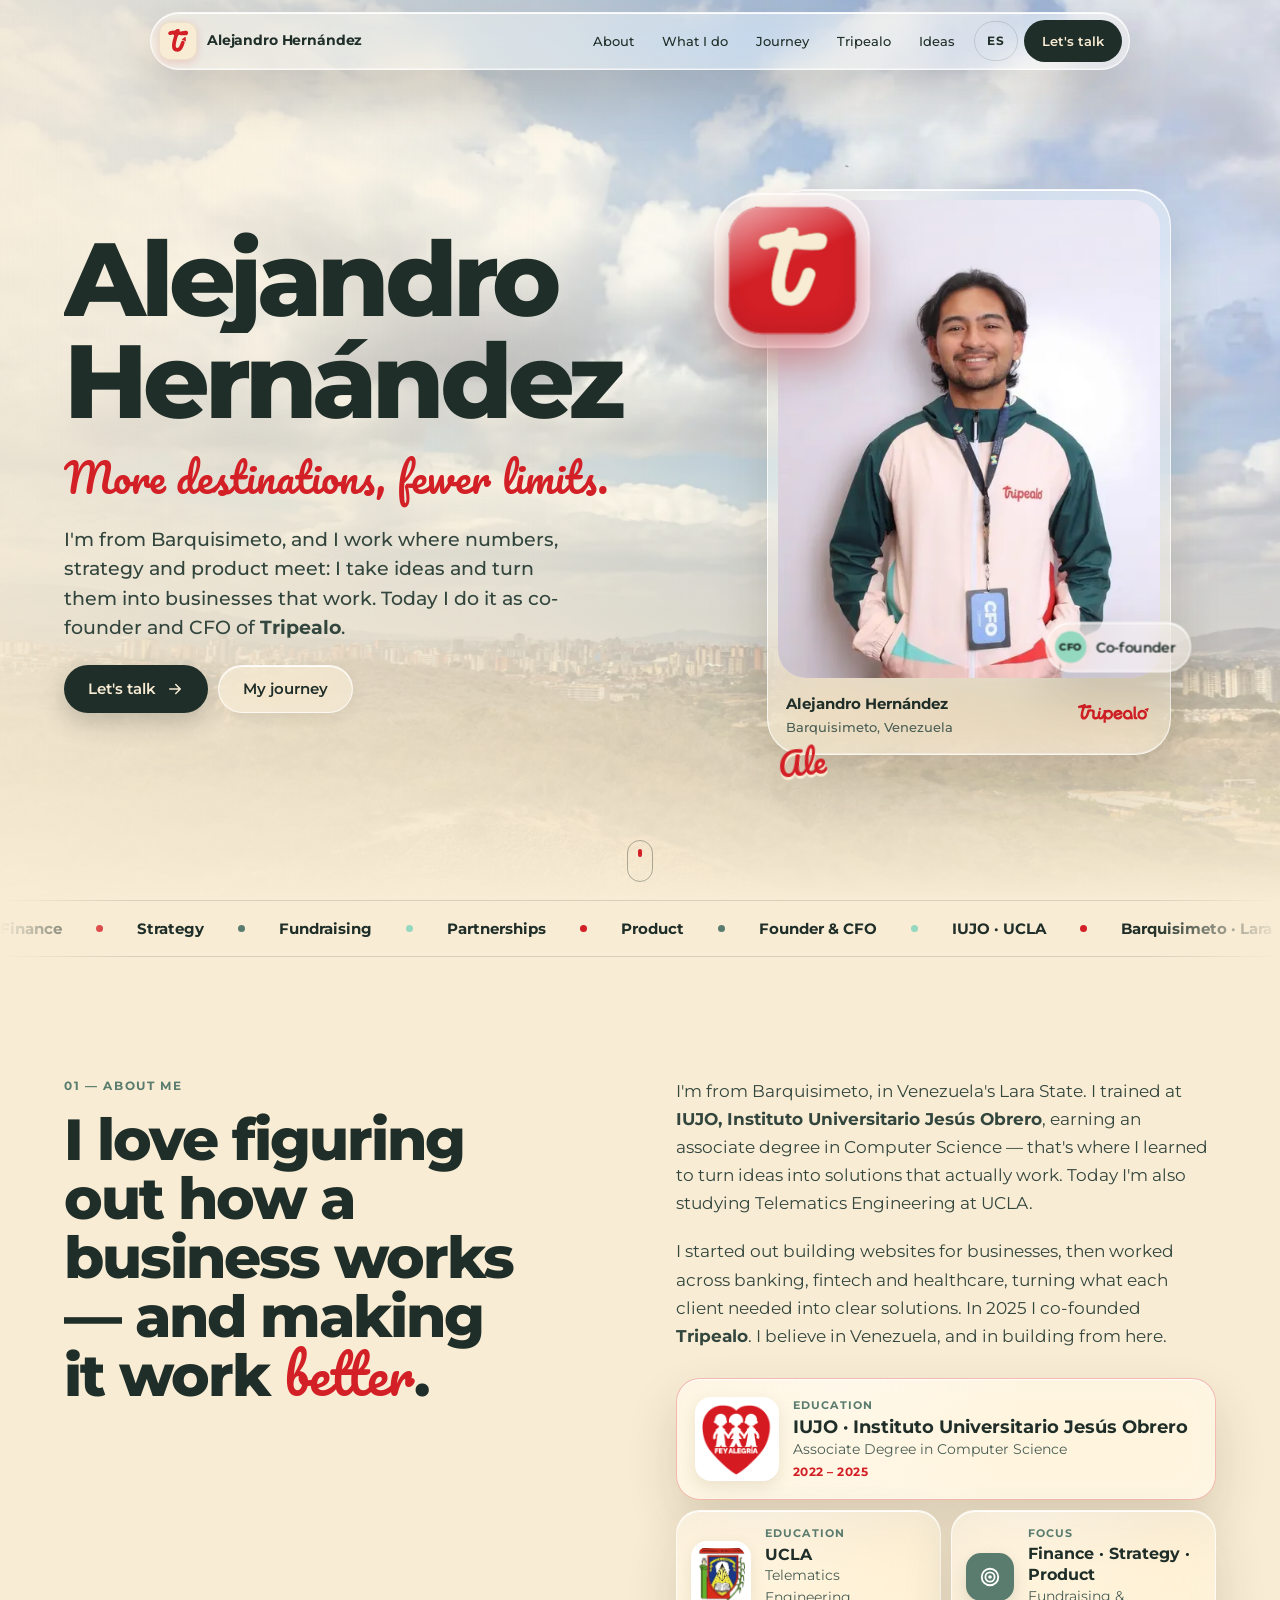
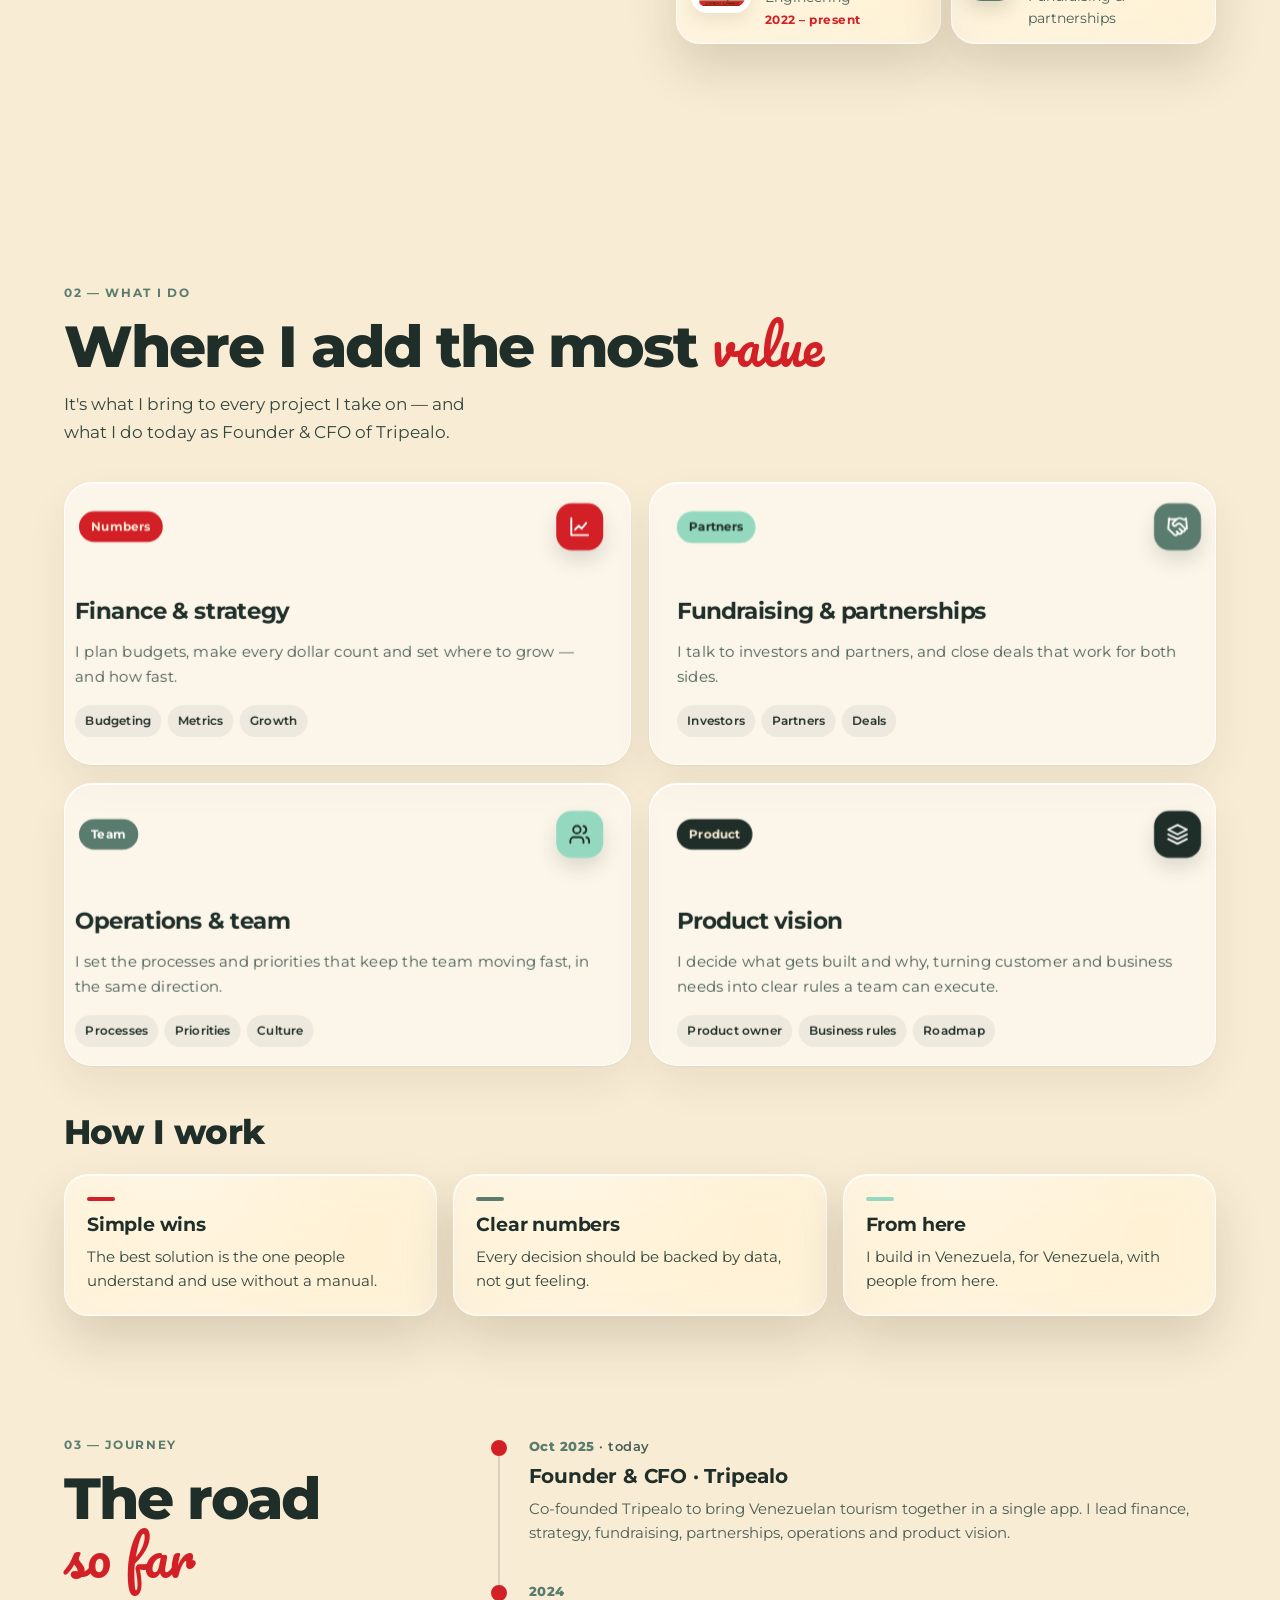
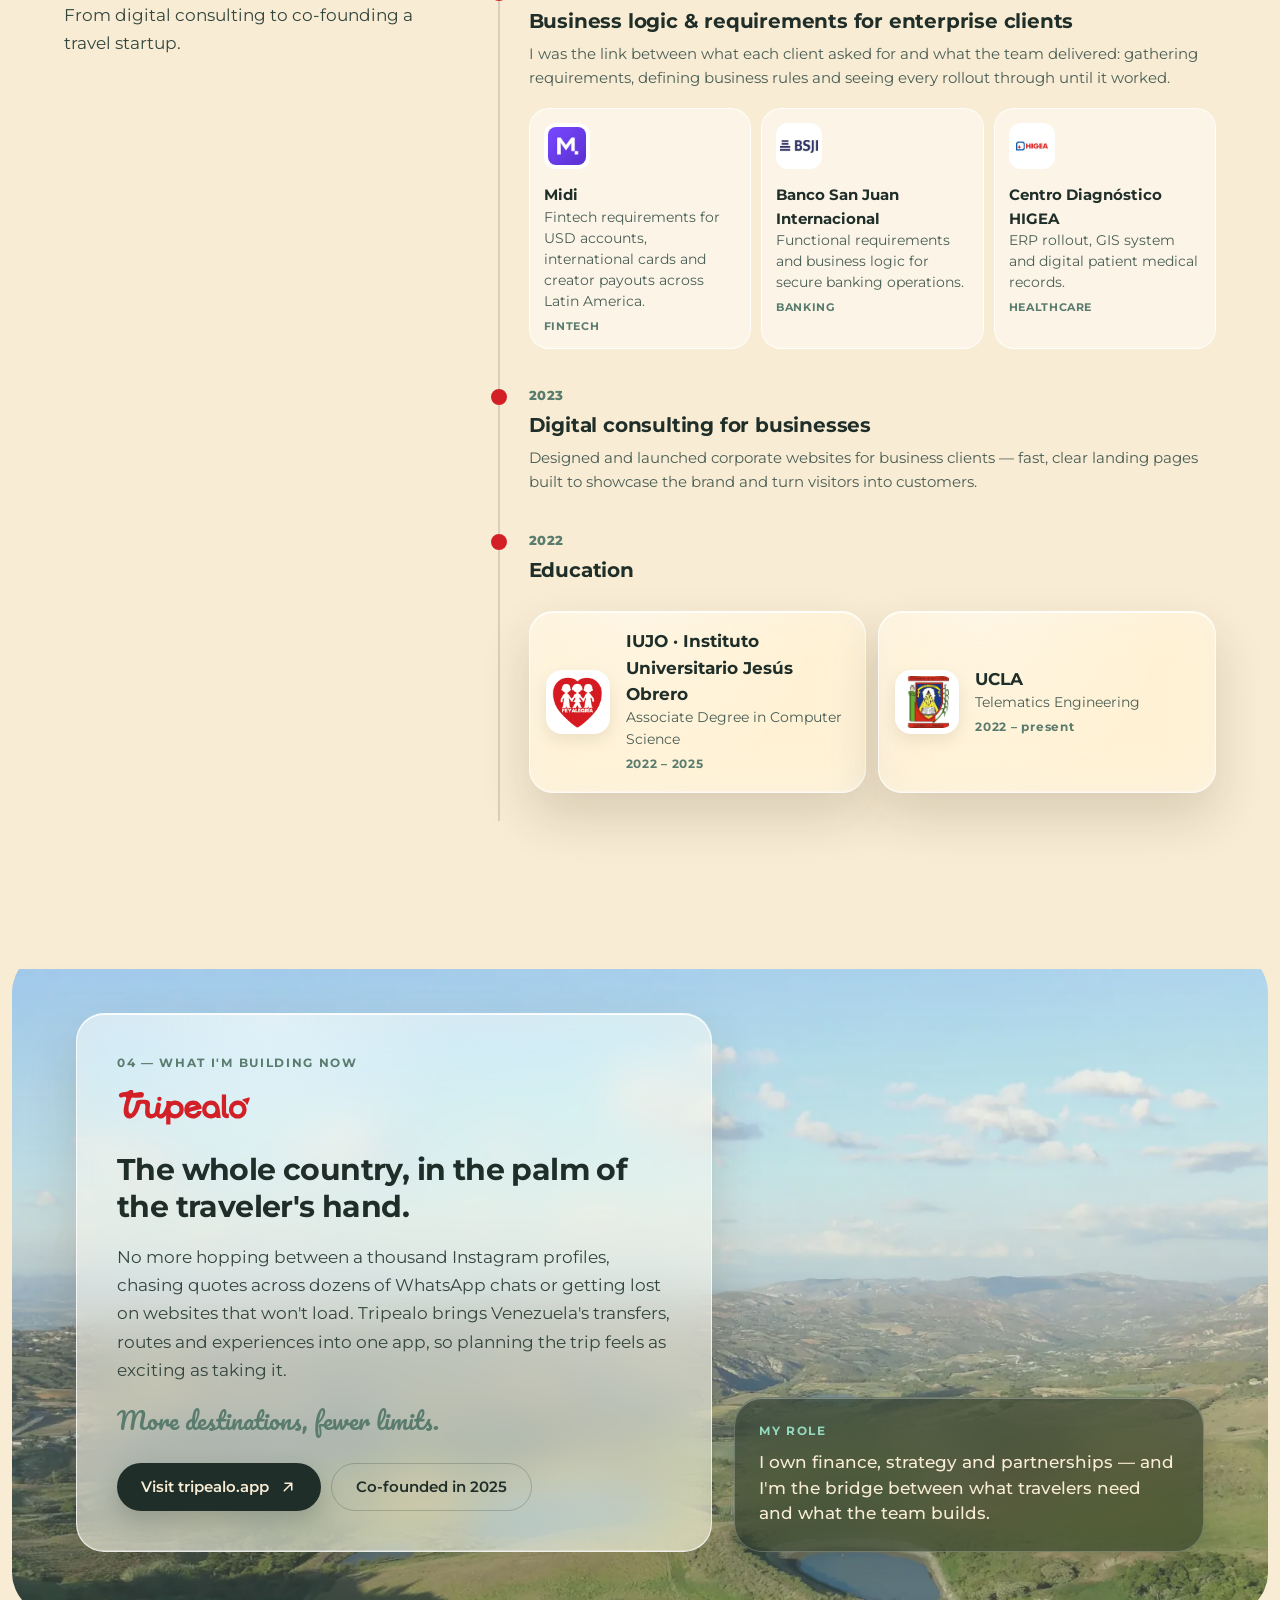
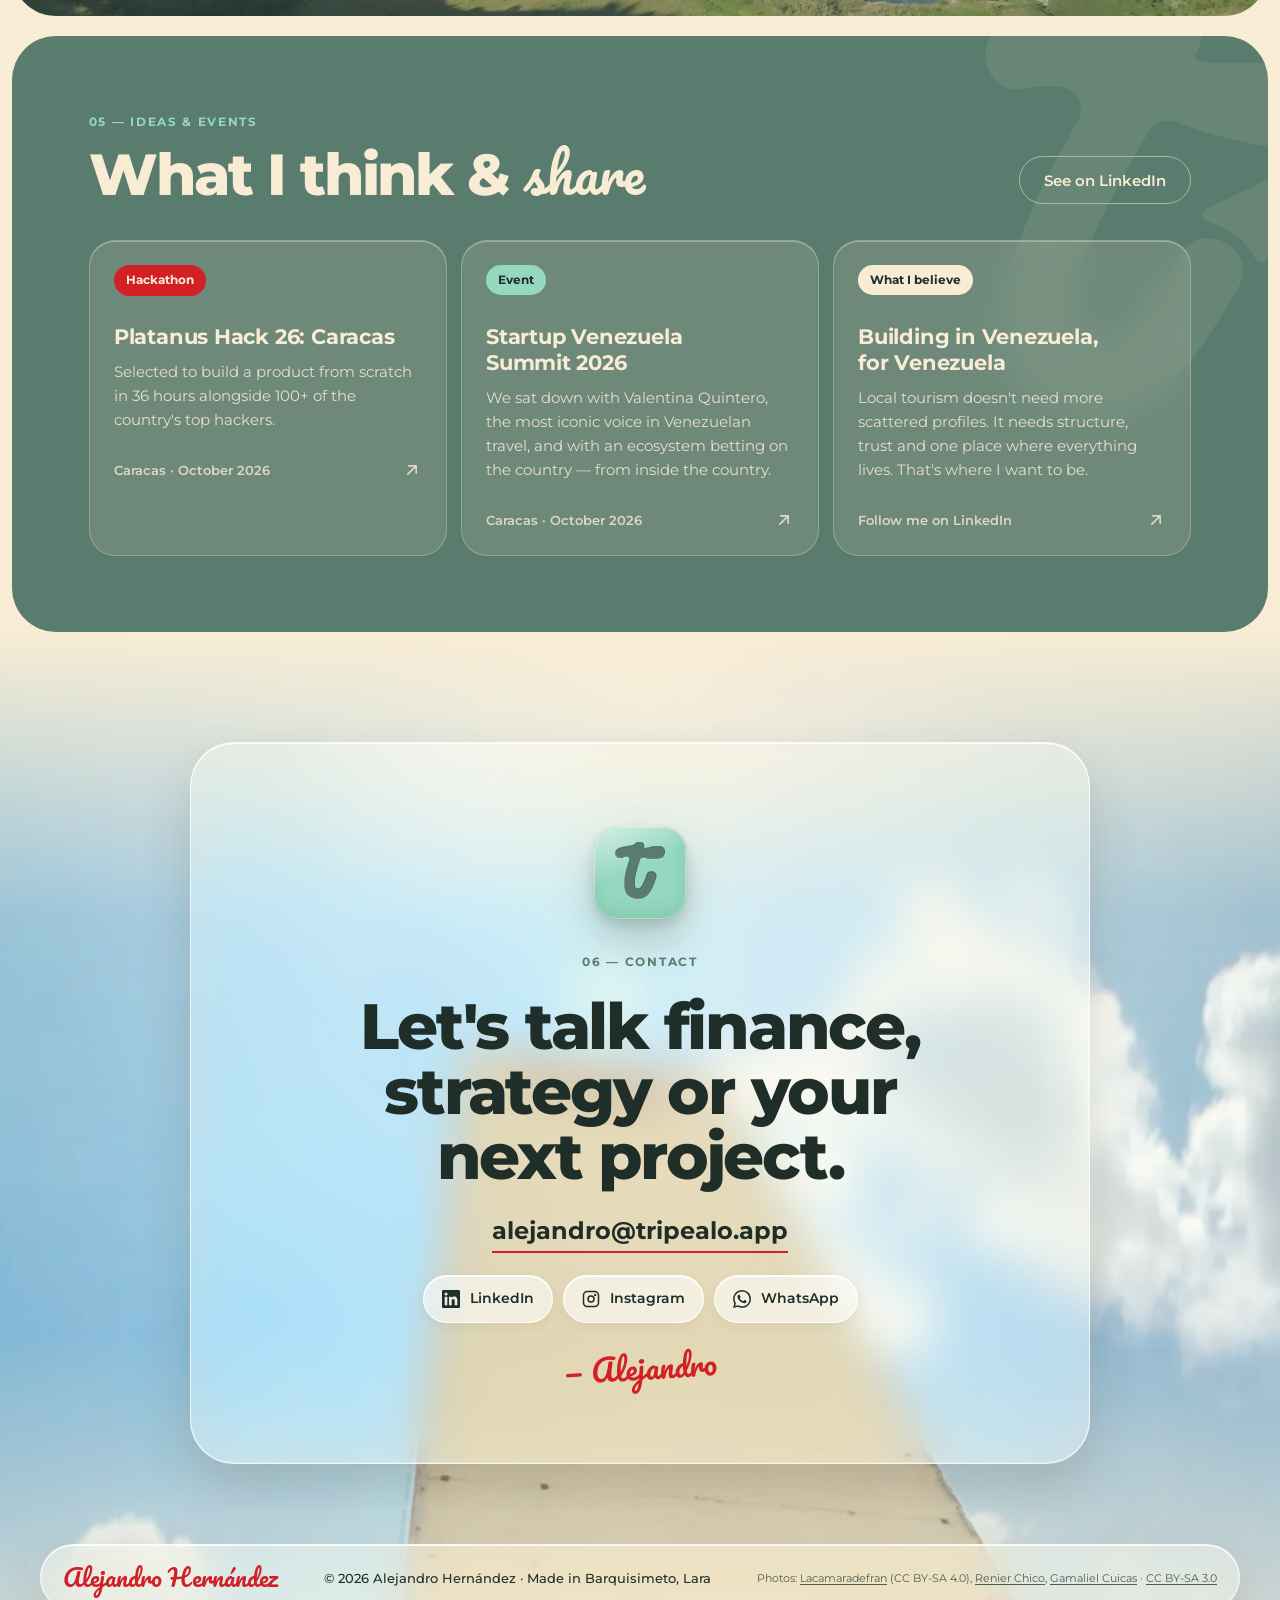
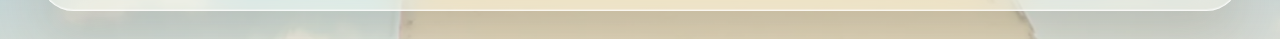
==== commit f7c21ee1: "Quitar la sección de preguntas frecuentes Co-Authored-By: Claude Opus 5.5 <noreply@anthropic.com>" ====
--- a/en/index.html
+++ b/en/index.html
@@ -48,25 +48,76 @@
       "@type": "Person",
       "@id": "https://alehernandezt.github.io/#alejandro",
       "name": "Alejandro Hernández",
-      "alternateName": ["José Alejandro Hernández", "Ale Hernández", "alehernandezt"],
+      "alternateName": [
+        "José Alejandro Hernández",
+        "Ale Hernández",
+        "alehernandezt"
+      ],
       "jobTitle": "Founder & CFO",
       "description": "Founder & CFO of Tripealo, the platform for travel in Venezuela. Leads finance, strategy, fundraising, partnerships, operations and product from Barquisimeto, Lara.",
       "image": "https://alehernandezt.github.io/assets/img/profile-480.jpg",
       "url": "https://alehernandezt.github.io/",
       "email": "mailto:alejandro@tripealo.app",
       "telephone": "+58 424 354 9124",
-      "worksFor": { "@id": "https://alehernandezt.github.io/#tripealo" },
-      "homeLocation": { "@type": "Place", "name": "Barquisimeto, Lara, Venezuela" },
-      "address": { "@type": "PostalAddress", "addressLocality": "Barquisimeto", "addressRegion": "Lara", "addressCountry": "VE" },
-      "nationality": { "@type": "Country", "name": "Venezuela" },
+      "worksFor": {
+        "@id": "https://alehernandezt.github.io/#tripealo"
+      },
+      "homeLocation": {
+        "@type": "Place",
+        "name": "Barquisimeto, Lara, Venezuela"
+      },
+      "address": {
+        "@type": "PostalAddress",
+        "addressLocality": "Barquisimeto",
+        "addressRegion": "Lara",
+        "addressCountry": "VE"
+      },
+      "nationality": {
+        "@type": "Country",
+        "name": "Venezuela"
+      },
       "alumniOf": [
-        { "@type": "CollegeOrUniversity", "name": "Universidad Centroccidental Lisandro Alvarado (UCLA)", "address": "Barquisimeto, Lara, Venezuela" },
-        { "@type": "CollegeOrUniversity", "name": "Instituto Universitario Jesús Obrero (IUJO)", "address": "Barquisimeto, Lara, Venezuela" }
+        {
+          "@type": "CollegeOrUniversity",
+          "name": "Universidad Centroccidental Lisandro Alvarado (UCLA)",
+          "address": "Barquisimeto, Lara, Venezuela"
+        },
+        {
+          "@type": "CollegeOrUniversity",
+          "name": "Instituto Universitario Jesús Obrero (IUJO)",
+          "address": "Barquisimeto, Lara, Venezuela"
+        }
       ],
-      "hasCredential": { "@type": "EducationalOccupationalCredential", "credentialCategory": "degree", "name": "Associate Degree in Computer Science (TSU en Informática)", "recognizedBy": { "@type": "CollegeOrUniversity", "name": "Instituto Universitario Jesús Obrero (IUJO)" } },
-      "knowsAbout": ["Startup finance", "Business strategy", "Fundraising", "Strategic partnerships", "Product ownership", "Business logic", "Functional requirements", "Tourism in Venezuela", "Travel in Venezuela", "Barquisimeto", "Lara State"],
-      "knowsLanguage": ["es", "en"],
-      "sameAs": ["https://www.linkedin.com/in/alehernandezt/", "https://www.instagram.com/ale.hzt/"]
+      "hasCredential": {
+        "@type": "EducationalOccupationalCredential",
+        "credentialCategory": "degree",
+        "name": "Associate Degree in Computer Science (TSU en Informática)",
+        "recognizedBy": {
+          "@type": "CollegeOrUniversity",
+          "name": "Instituto Universitario Jesús Obrero (IUJO)"
+        }
+      },
+      "knowsAbout": [
+        "Startup finance",
+        "Business strategy",
+        "Fundraising",
+        "Strategic partnerships",
+        "Product ownership",
+        "Business logic",
+        "Functional requirements",
+        "Tourism in Venezuela",
+        "Travel in Venezuela",
+        "Barquisimeto",
+        "Lara State"
+      ],
+      "knowsLanguage": [
+        "es",
+        "en"
+      ],
+      "sameAs": [
+        "https://www.linkedin.com/in/alehernandezt/",
+        "https://www.instagram.com/ale.hzt/"
+      ]
     },
     {
       "@type": "Organization",
@@ -76,10 +127,20 @@
       "url": "https://tripealo.app",
       "slogan": "Más destinos, menos límites",
       "description": "Travel experiences marketplace that brings Venezuela's transfers, routes and tours together in a single app.",
-      "foundingLocation": { "@type": "Place", "name": "Barquisimeto, Lara, Venezuela" },
-      "founder": { "@id": "https://alehernandezt.github.io/#alejandro" },
-      "areaServed": { "@type": "Country", "name": "Venezuela" },
-      "sameAs": ["https://www.linkedin.com/company/tripealo/"]
+      "foundingLocation": {
+        "@type": "Place",
+        "name": "Barquisimeto, Lara, Venezuela"
+      },
+      "founder": {
+        "@id": "https://alehernandezt.github.io/#alejandro"
+      },
+      "areaServed": {
+        "@type": "Country",
+        "name": "Venezuela"
+      },
+      "sameAs": [
+        "https://www.linkedin.com/company/tripealo/"
+      ]
     },
     {
       "@type": "ProfilePage",
@@ -87,17 +148,12 @@
       "url": "https://alehernandezt.github.io/en/",
       "name": "Alejandro Hernández · Founder & CFO at Tripealo",
       "inLanguage": "en",
-      "mainEntity": { "@id": "https://alehernandezt.github.io/#alejandro" },
-      "about": { "@id": "https://alehernandezt.github.io/#tripealo" }
-    },
-    {
-      "@type": "FAQPage",
-      "mainEntity": [
-        {"@type": "Question", "name": "Who is Alejandro Hernández?", "acceptedAnswer": {"@type": "Answer", "text": "I'm from Barquisimeto, in Venezuela's Lara State. I work where finance, strategy and product meet, and today I'm co-founder and CFO of Tripealo, the startup that puts everything you need to travel in Venezuela into one app."}},
-        {"@type": "Question", "name": "Where did Alejandro Hernández study?", "acceptedAnswer": {"@type": "Answer", "text": "I earned an associate degree in Computer Science at IUJO, Instituto Universitario Jesús Obrero (2022–2025), and I study Telematics Engineering at UCLA, Universidad Centroccidental Lisandro Alvarado (2022–present)."}},
-        {"@type": "Question", "name": "What is Tripealo?", "acceptedAnswer": {"@type": "Answer", "text": "A travel experiences marketplace that puts the whole country in the traveler's hand: Venezuela's transfers, routes and tours in one place. Its motto: more destinations, fewer limits."}},
-        {"@type": "Question", "name": "What to do in Barquisimeto and Lara?", "acceptedAnswer": {"@type": "Answer", "text": "In Barquisimeto: catch one of its legendary sunsets, visit the Cathedral and the Obelisk, stroll Parque del Este and, in January, join the Divina Pastora procession. Around Lara: Cubiro and Sanare for mountain air, Carora for its vineyards, Quíbor for crafts and El Tocuyo for colonial history."}}
-      ]
+      "mainEntity": {
+        "@id": "https://alehernandezt.github.io/#alejandro"
+      },
+      "about": {
+        "@id": "https://alehernandezt.github.io/#tripealo"
+      }
     }
   ]
 }
@@ -391,22 +447,6 @@
     </div>
   </section>
 
-  <!-- FAQ -->
-  <section class="section" id="preguntas" aria-labelledby="t-faq" style="padding-top:0">
-    <div class="wrap faq-wrap">
-      <div class="head reveal" style="flex-direction:column;align-items:flex-start;margin-bottom:24px">
-        <span class="eyebrow">FAQ</span>
-        <h2 class="h2" id="t-faq">In a nutshell</h2>
-      </div>
-      <div class="faq">
-        <details class="reveal" open><summary>Who is Alejandro Hernández?</summary><p>I'm from Barquisimeto, in Venezuela's Lara State. I work where finance, strategy and product meet, and today I'm co-founder and CFO of Tripealo, the startup that puts everything you need to travel in Venezuela into one app.</p></details>
-        <details class="reveal"><summary>Where did Alejandro Hernández study?</summary><p>I earned an associate degree in Computer Science at IUJO, Instituto Universitario Jesús Obrero (2022–2025), and I study Telematics Engineering at UCLA, Universidad Centroccidental Lisandro Alvarado (2022–present).</p></details>
-        <details class="reveal"><summary>What is Tripealo?</summary><p>A travel experiences marketplace that puts the whole country in the traveler's hand: Venezuela's transfers, routes and tours in one place. Its motto: more destinations, fewer limits.</p></details>
-        <details class="reveal"><summary>What to do in Barquisimeto and Lara?</summary><p>In Barquisimeto: catch one of its legendary sunsets, visit the Cathedral and the Obelisk, stroll Parque del Este and, in January, join the Divina Pastora procession. Around Lara: Cubiro and Sanare for mountain air, Carora for its vineyards, Quíbor for crafts and El Tocuyo for colonial history.</p></details>
-      </div>
-    </div>
-  </section>
-
 </main>
 
 <!-- CONTACTO -->
--- a/assets/css/site.css
+++ b/assets/css/site.css
@@ -352,15 +352,6 @@
 .pg-iujo img { width: 84px; height: 84px; }
 .pg-iujo b { font-size: 18px; }
 
-/* FAQ */
-.faq { display: grid; gap: 10px; }
-.faq details { border-radius: 22px; background: rgba(255, 255, 255, .45); border: 1px solid rgba(255, 255, 255, .85); overflow: hidden; }
-.faq summary { list-style: none; cursor: pointer; padding: 18px 54px 18px 20px; font-weight: 700; position: relative; }
-.faq summary::-webkit-details-marker { display: none; }
-.faq summary::after { content: "+"; position: absolute; right: 18px; top: 50%; transform: translateY(-50%); width: 28px; height: 28px; border-radius: 50%; background: var(--ink); color: var(--margot); display: grid; place-items: center; font-weight: 600; transition: transform .3s var(--ease), background .3s; }
-.faq details[open] summary::after { transform: translateY(-50%) rotate(45deg); background: var(--red); }
-.faq details p { padding: 0 20px 20px; color: var(--ink-2); line-height: 1.65; }
-
 /* Contacto */
 .contact { position: relative; padding: 110px 0 28px; overflow: hidden; }
 .contact .photo img { object-position: 50% 40%; filter: saturate(.85); }
@@ -441,7 +432,6 @@
   .tri-grid { grid-template-columns: 1.15fr .85fr; gap: 22px; }
   .tl-wrap { display: grid; grid-template-columns: 1fr 2fr; gap: 64px; }
   .tl-wrap > .head { position: sticky; top: 110px; align-self: start; }
-  .faq-wrap { display: grid; grid-template-columns: 1fr 1.6fr; gap: 64px; }
 }
 
 @media (hover: none) {
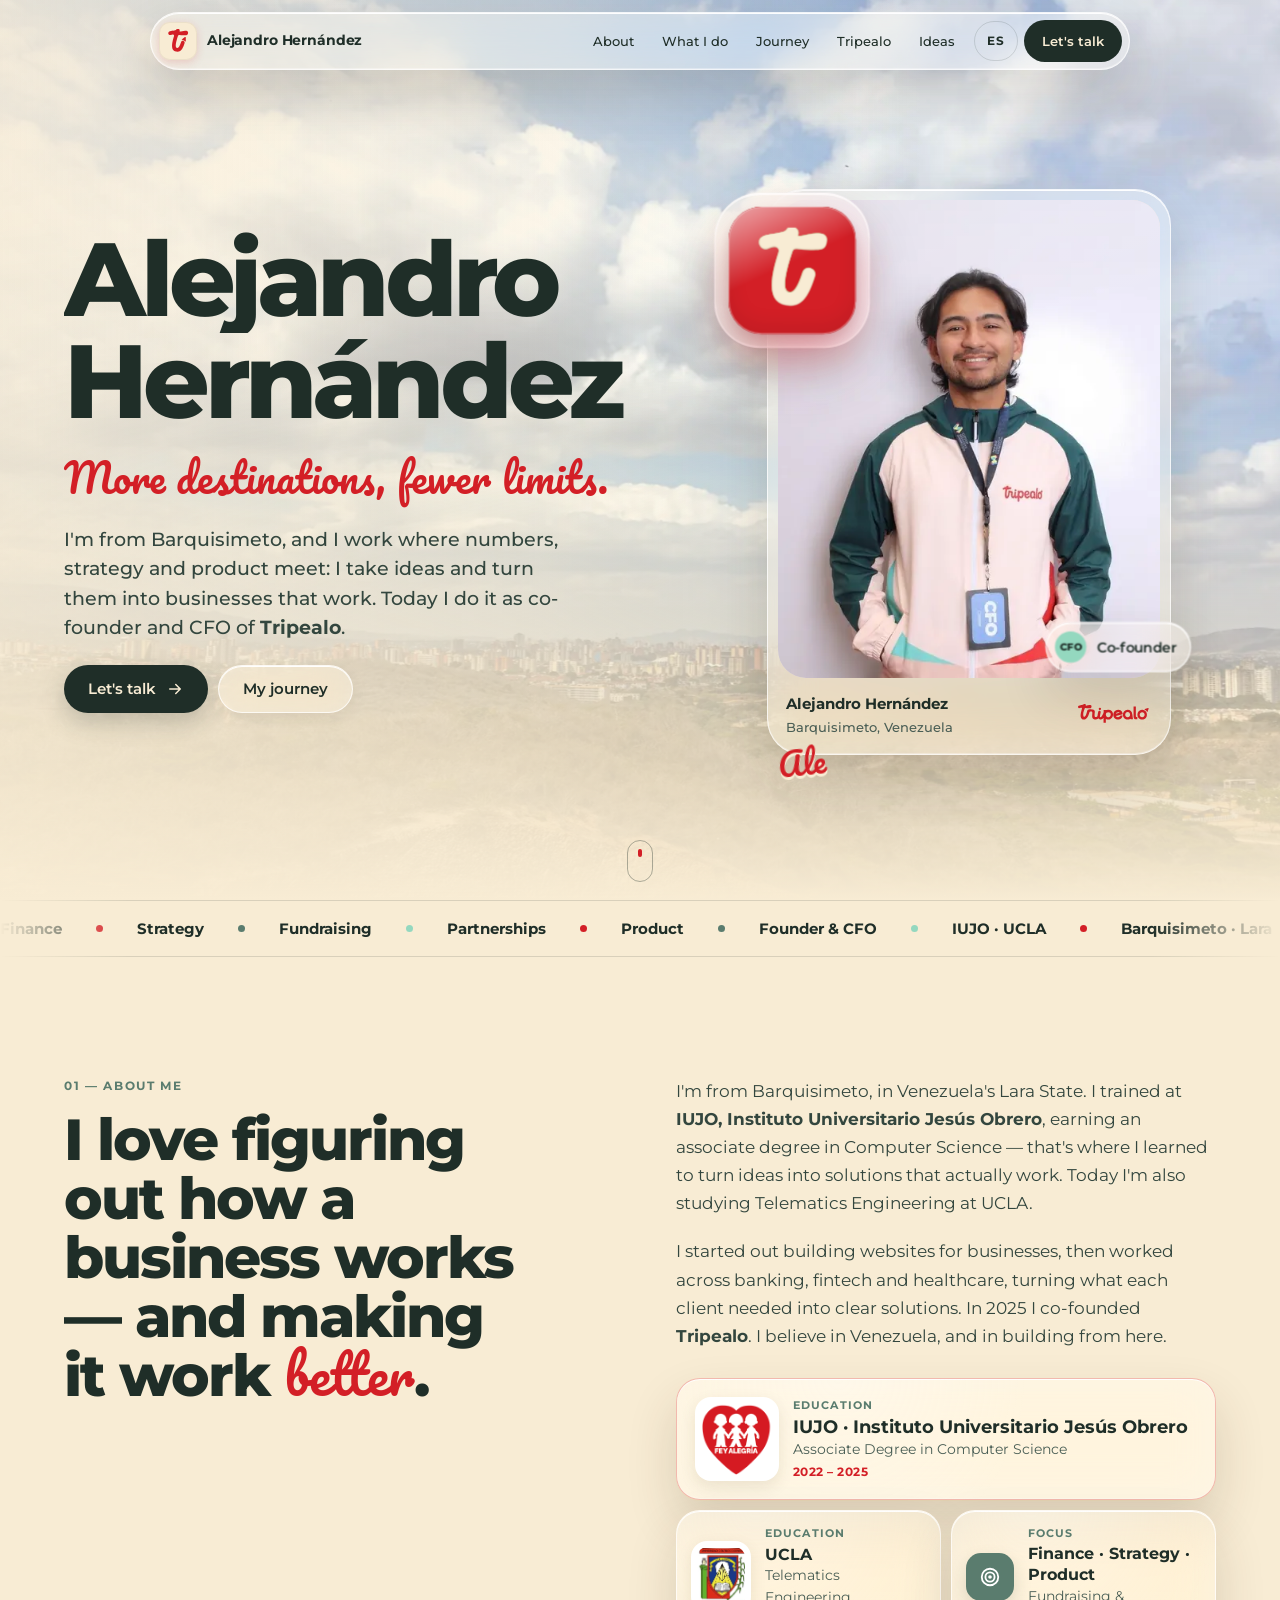
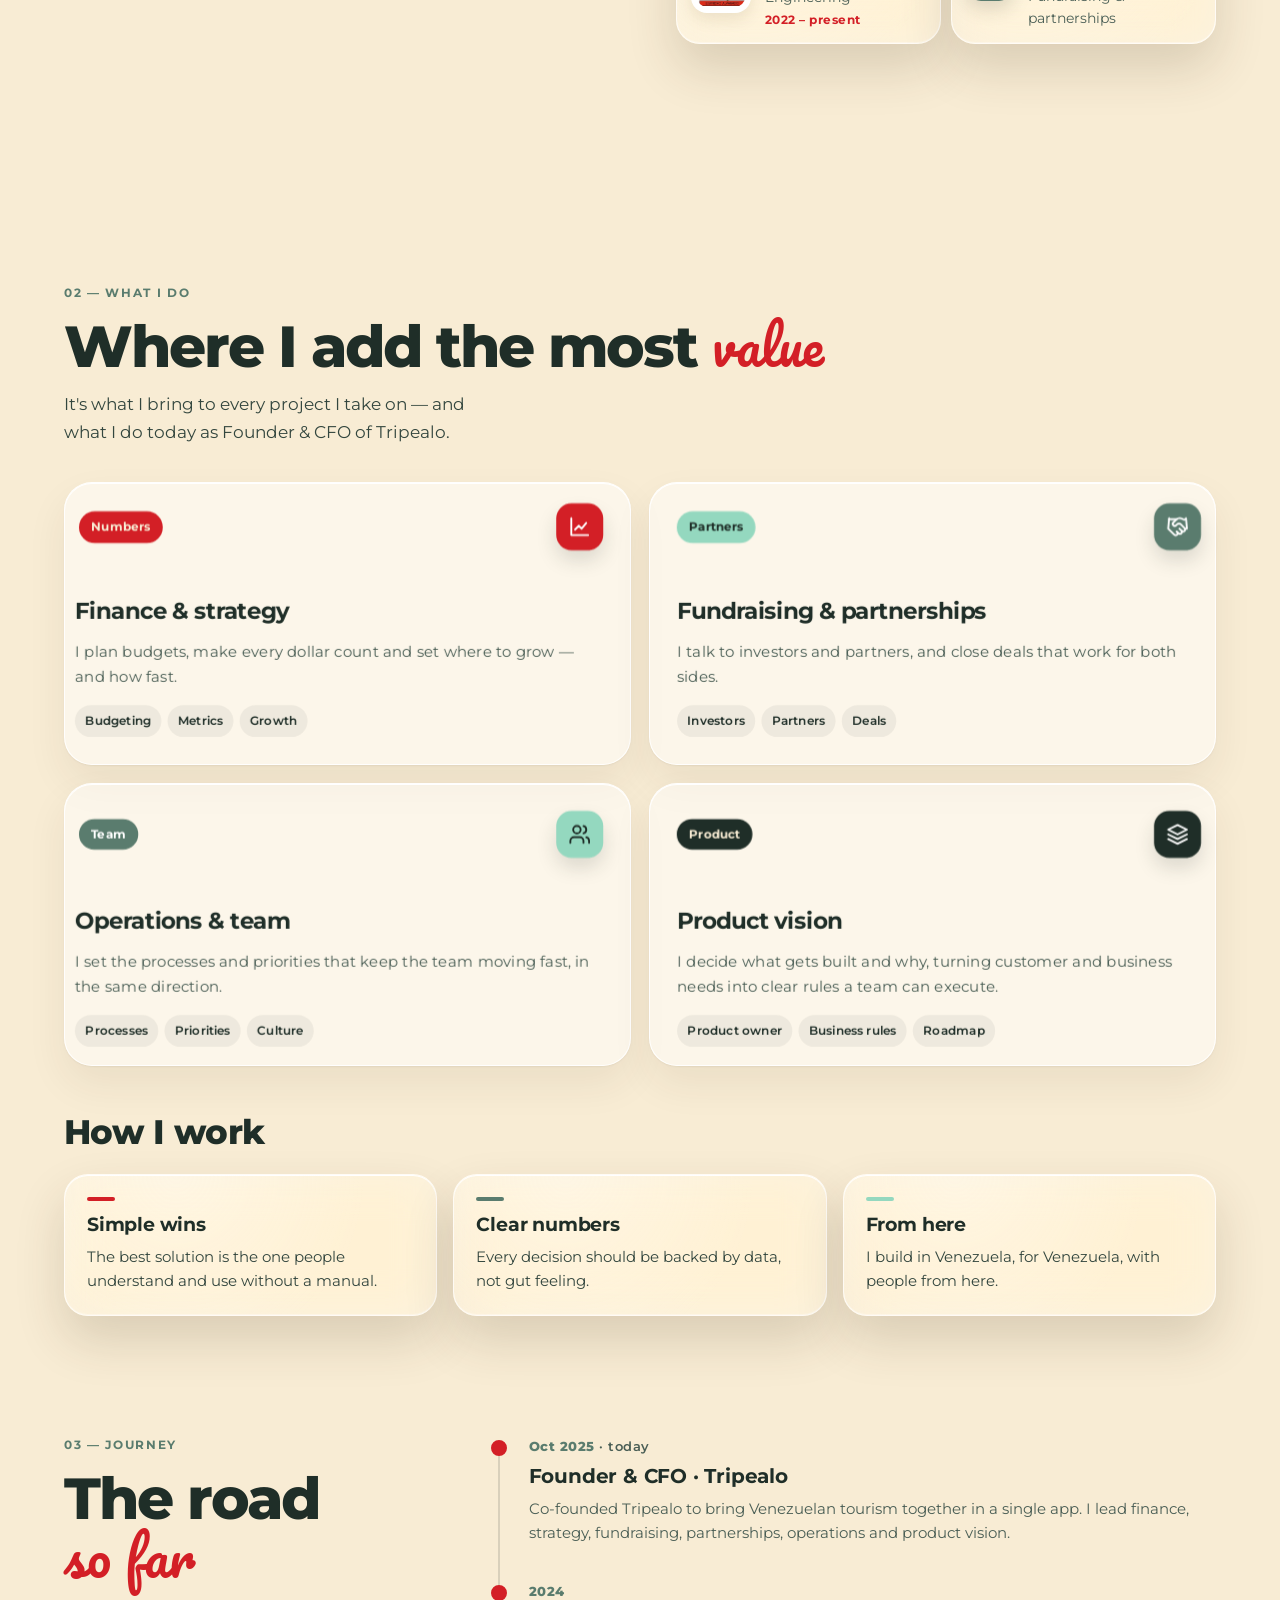
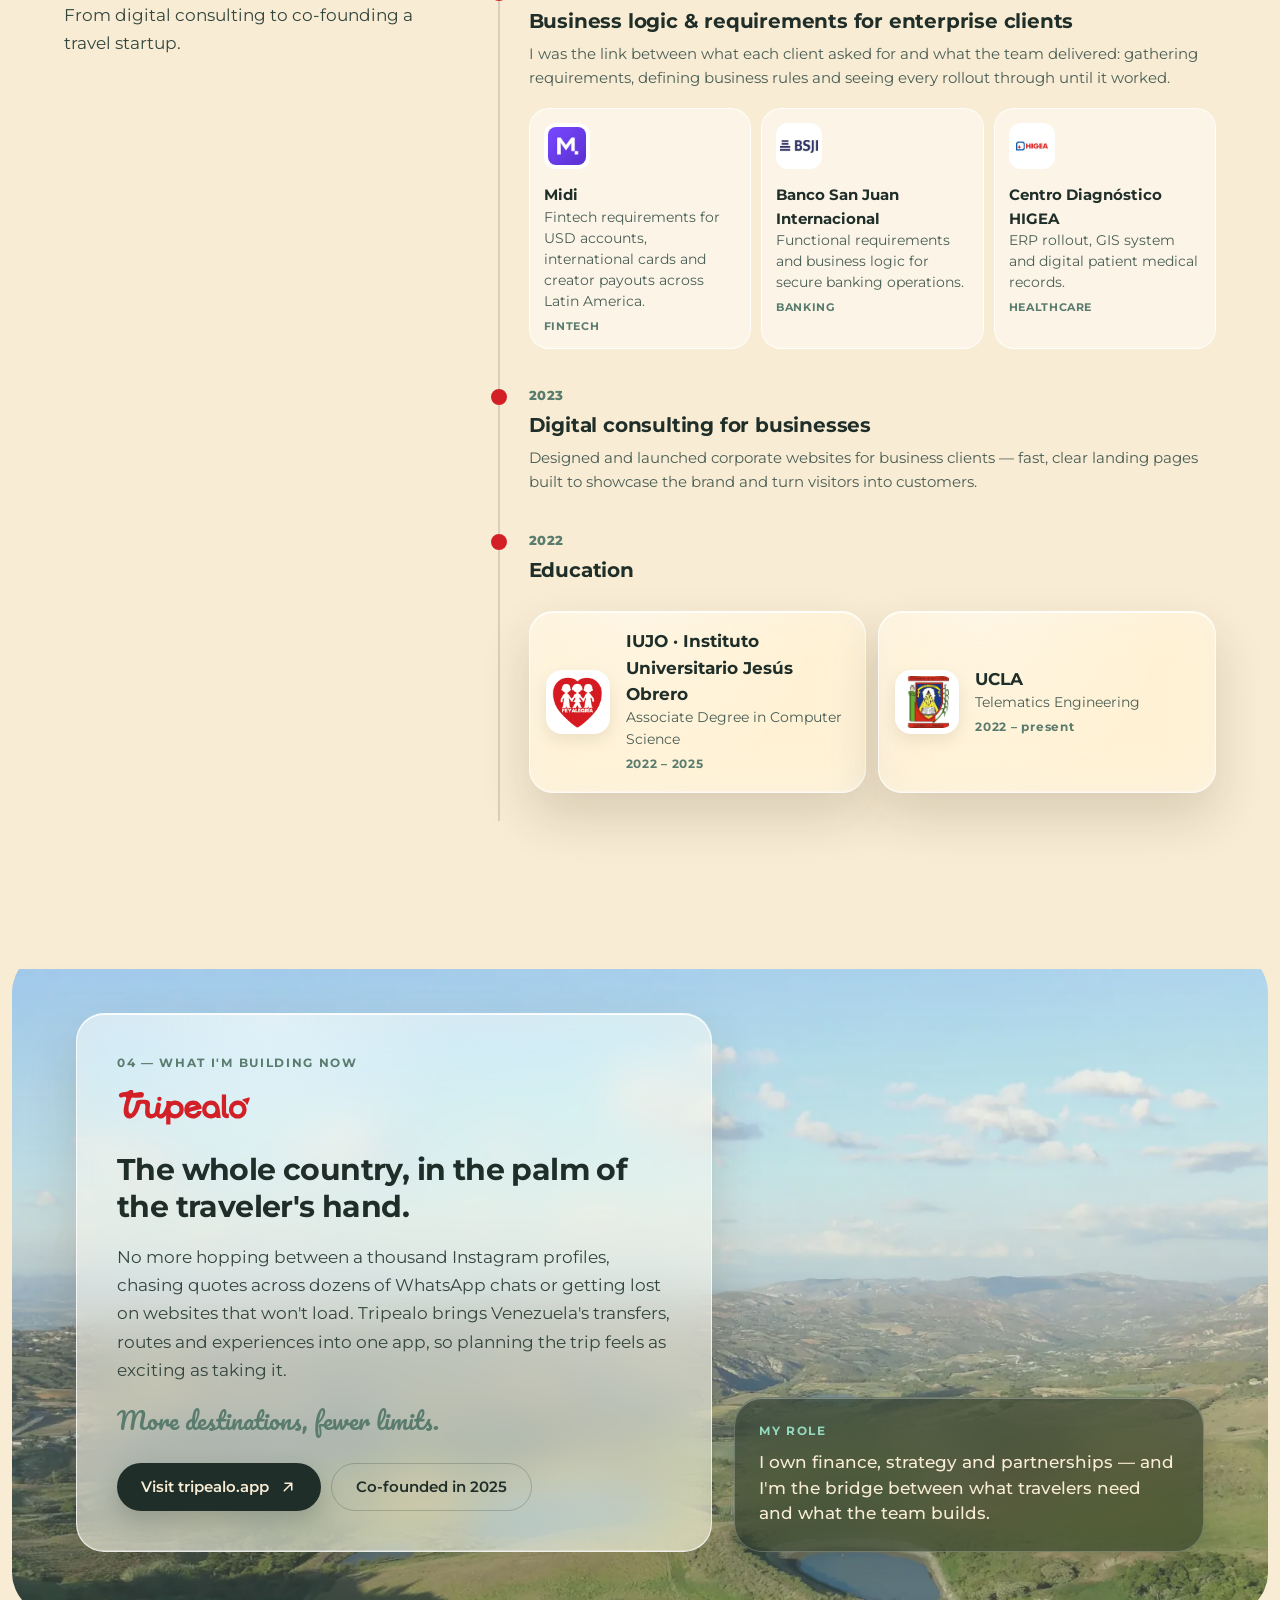
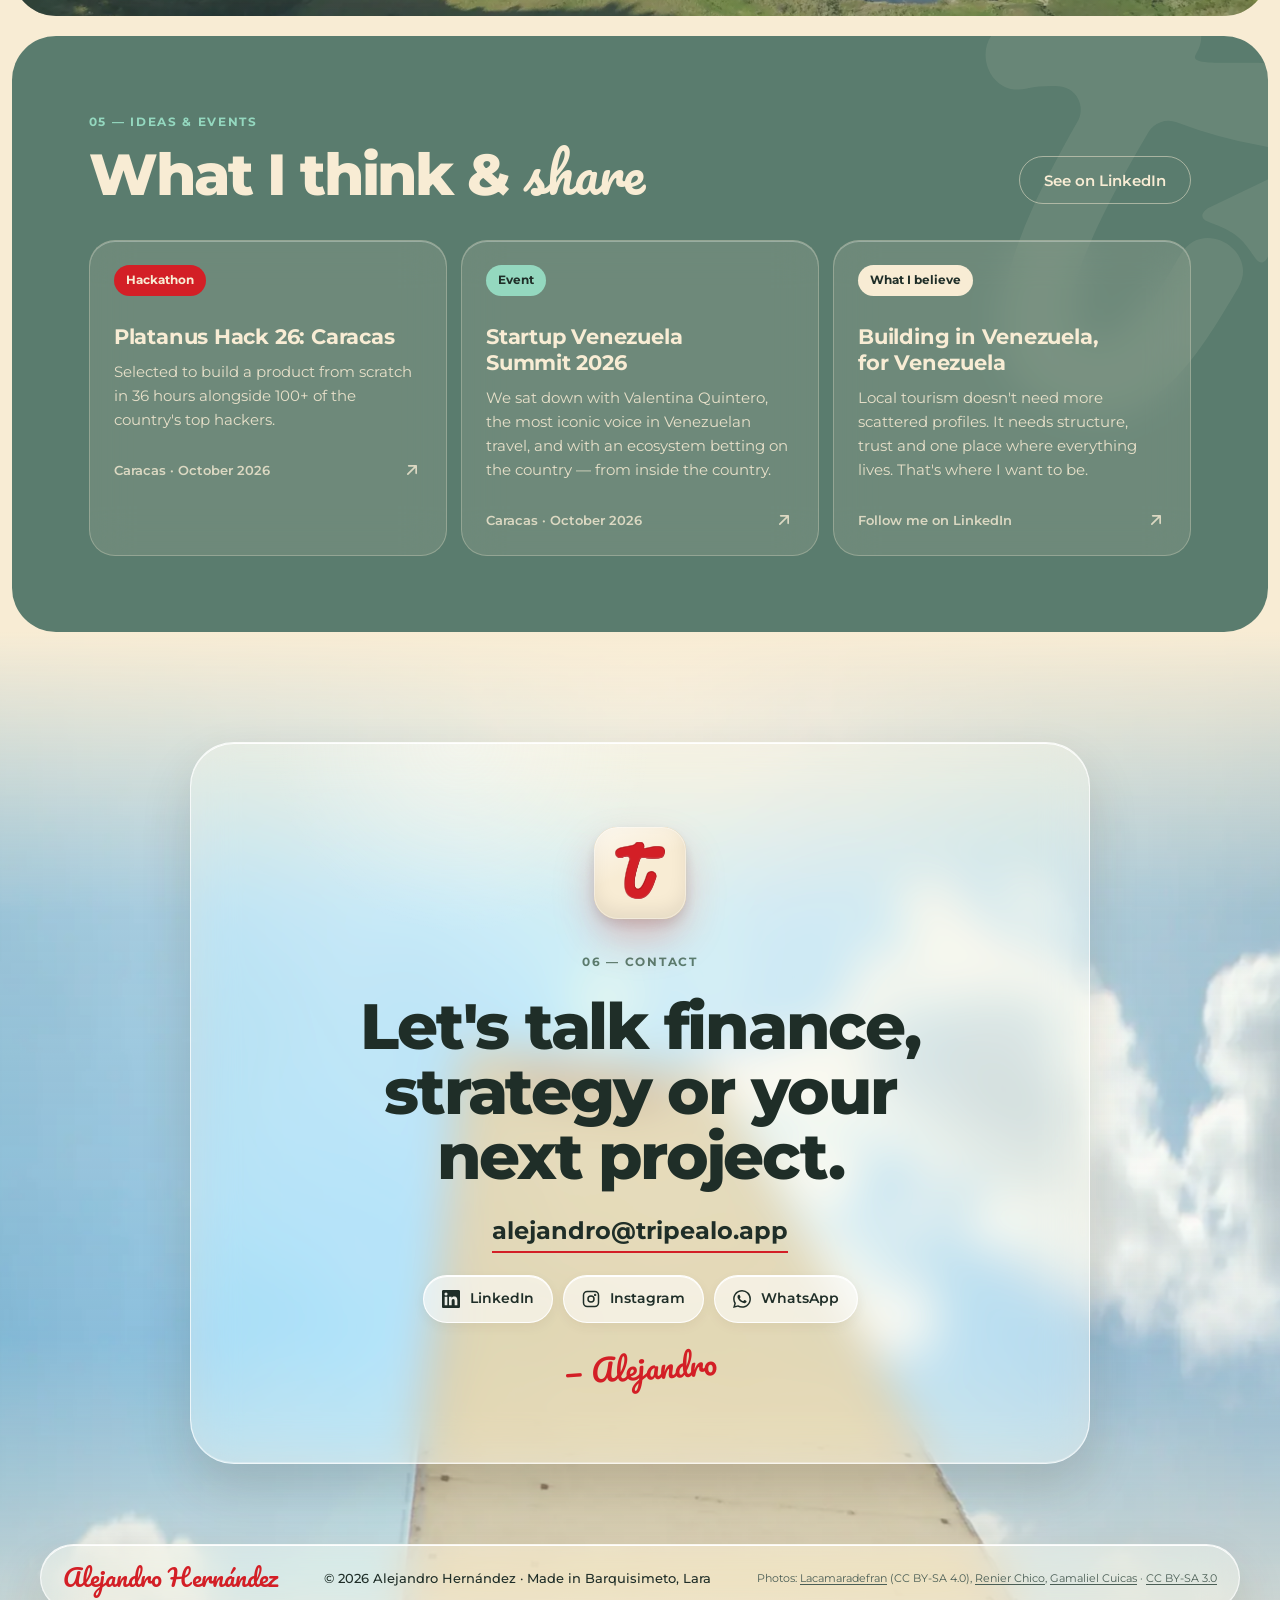
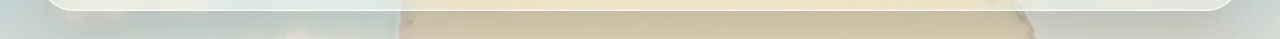
==== commit 8ad9e5b8: "Usar mi foto de perfil en la vista previa al compartir Co-Authored-By: Claude Opus 5.5 <noreply@anth" ====
--- a/en/index.html
+++ b/en/index.html
@@ -21,15 +21,17 @@
 <meta property="og:title" content="Alejandro Hernández · Founder & CFO at Tripealo">
 <meta property="og:description" content="Finance, strategy and product from Barquisimeto, Lara. Founder &amp; CFO of Tripealo.">
 <meta property="og:url" content="https://alehernandezt.github.io/en/">
-<meta property="og:image" content="https://alehernandezt.github.io/assets/img/og.jpg">
+<meta property="og:image" content="https://alehernandezt.github.io/assets/img/og-alejandro.jpg">
 <meta property="og:image:width" content="1200">
 <meta property="og:image:height" content="630">
+<meta property="og:image:alt" content="Alejandro Hernández, Founder & CFO of Tripealo">
+<meta property="og:image:type" content="image/jpeg">
 <meta property="profile:first_name" content="Alejandro">
 <meta property="profile:last_name" content="Hernández">
 <meta name="twitter:card" content="summary_large_image">
 <meta name="twitter:title" content="Alejandro Hernández · Founder & CFO at Tripealo">
 <meta name="twitter:description" content="More destinations, fewer limits. Travel in Venezuela, from Barquisimeto, Lara.">
-<meta name="twitter:image" content="https://alehernandezt.github.io/assets/img/og.jpg">
+<meta name="twitter:image" content="https://alehernandezt.github.io/assets/img/og-alejandro.jpg">
 
 <link rel="icon" href="/favicon.svg" type="image/svg+xml">
 <link rel="apple-touch-icon" href="/apple-touch-icon.png">
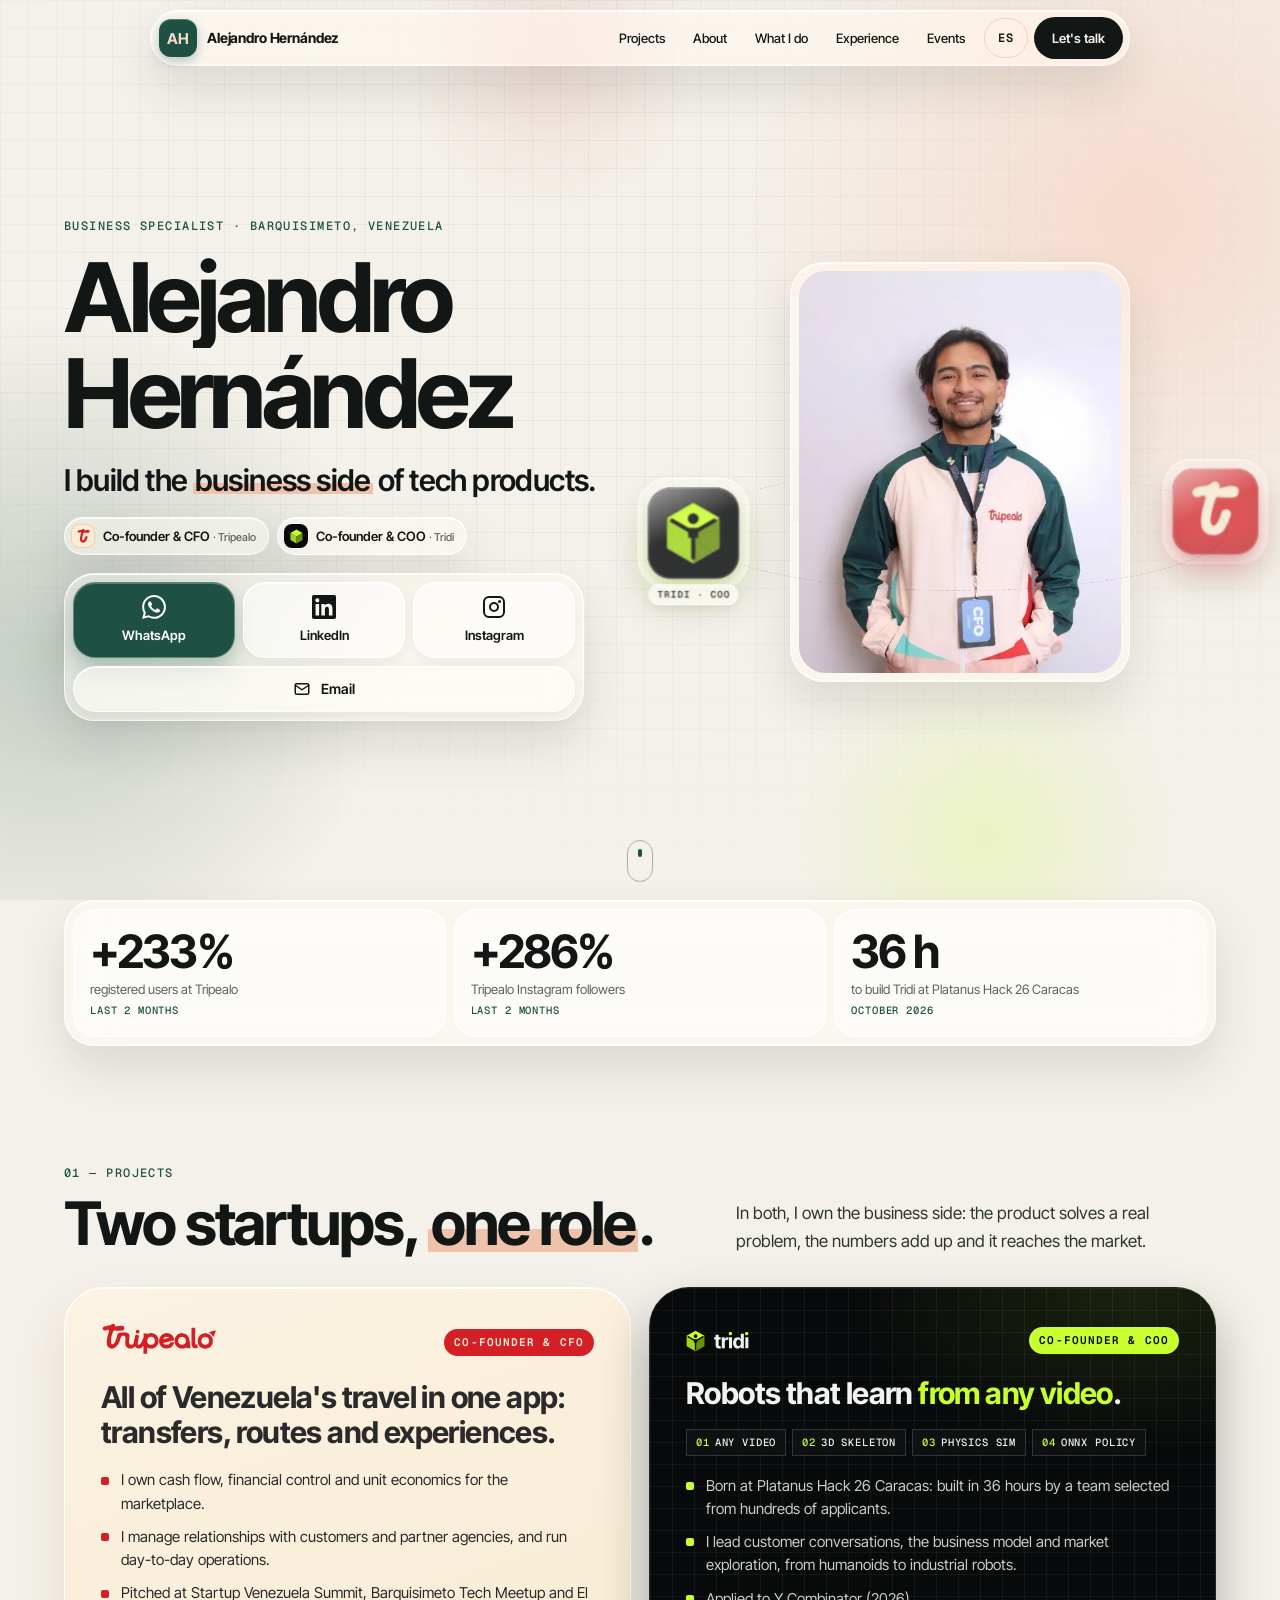
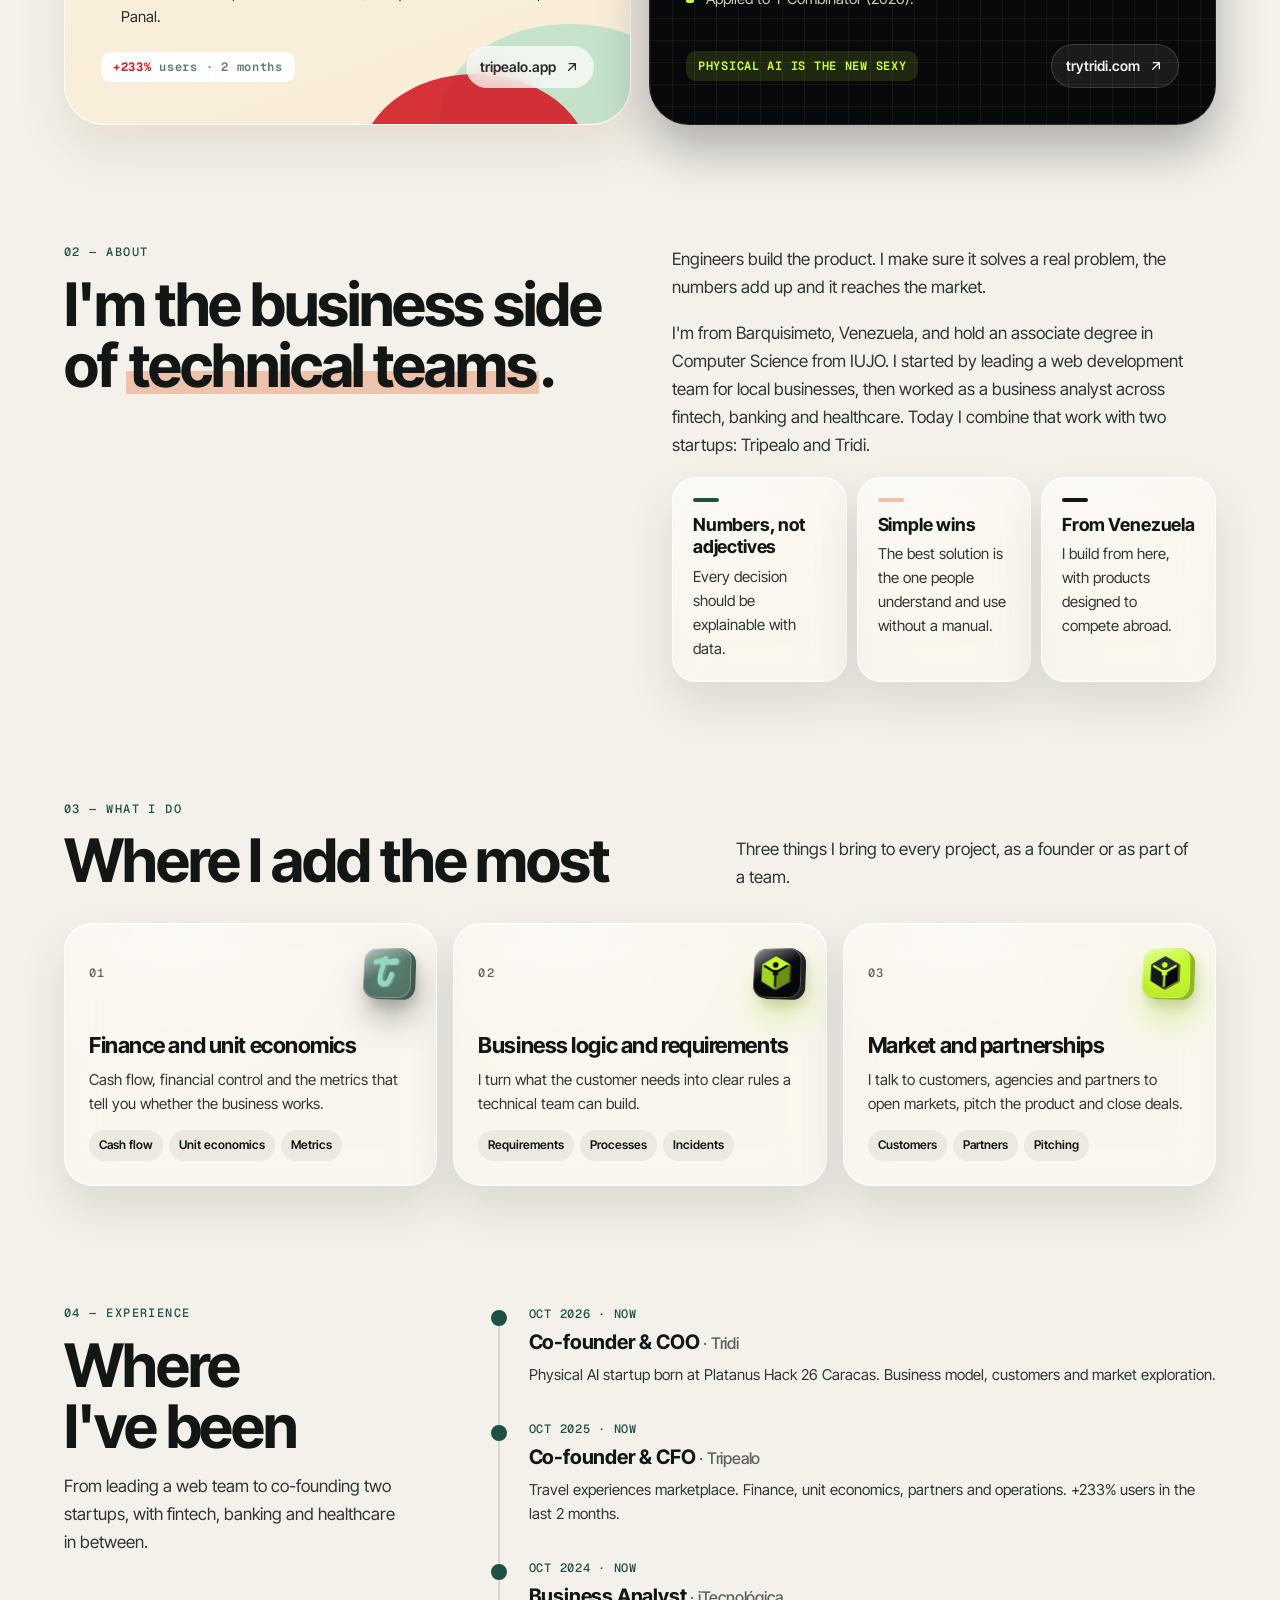
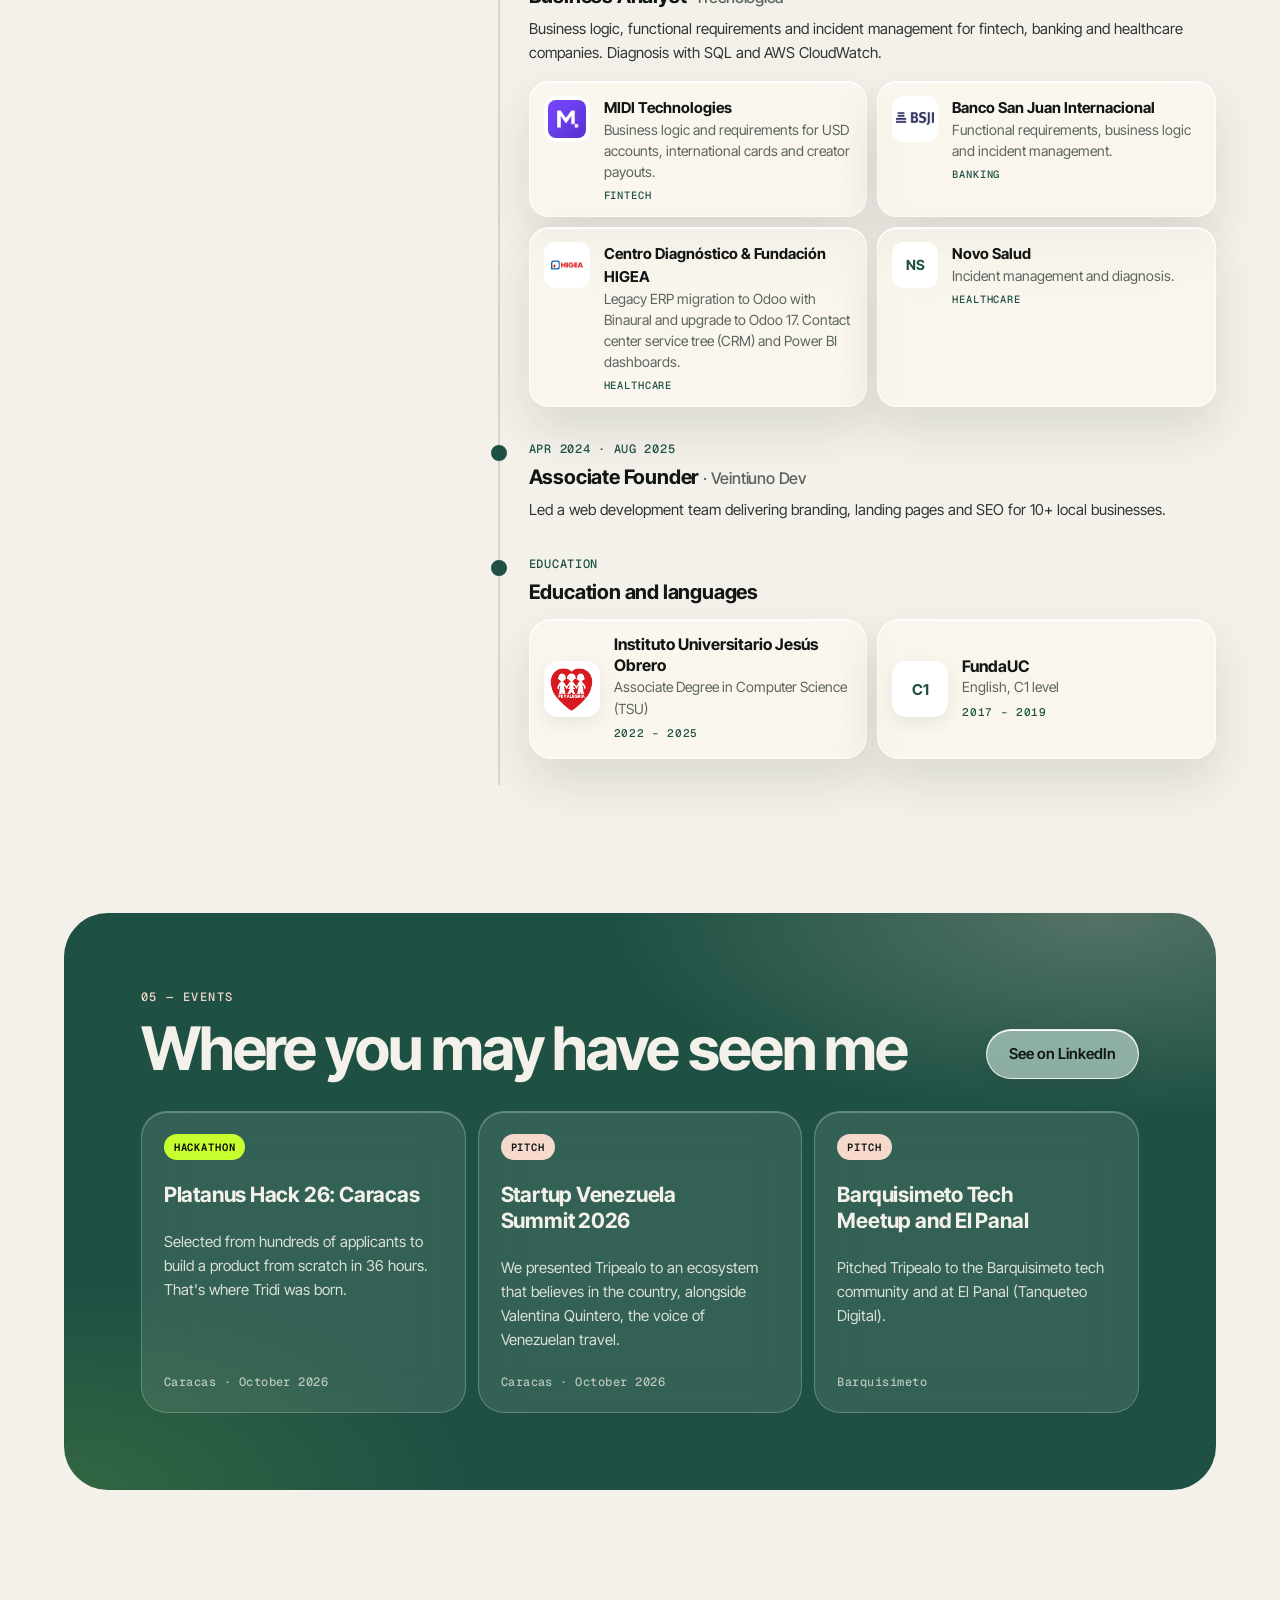
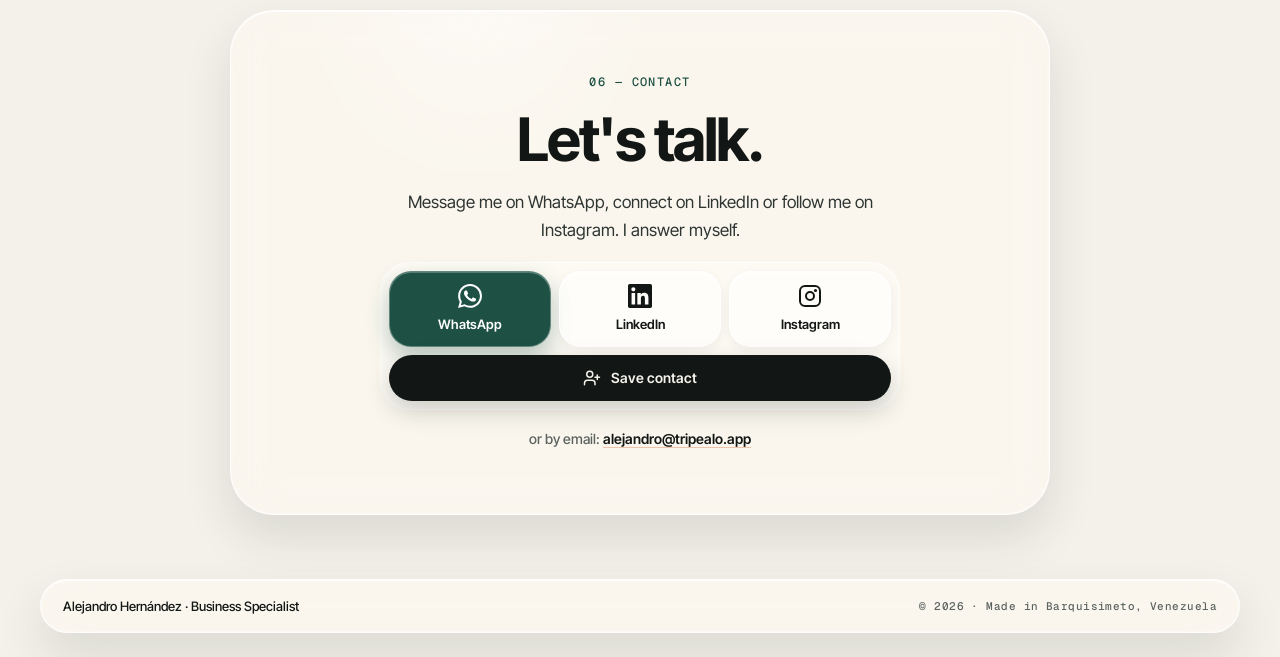
==== commit dc8ff5ab: "Rediseño: Business Specialist, contactos primero y órbita Tripealo + Tridi - Nuevo enfoque personal:" ====
--- a/en/index.html
+++ b/en/index.html
@@ -3,12 +3,11 @@
 <head>
 <meta charset="utf-8">
 <meta name="viewport" content="width=device-width, initial-scale=1, viewport-fit=cover">
-<title>Alejandro Hernández · Founder &amp; CFO at Tripealo | Travel in Venezuela</title>
-<meta name="description" content="Alejandro Hernández, from Barquisimeto, Lara: finance, strategy, partnerships and product. Trained at IUJO and UCLA, he is Founder &amp; CFO of Tripealo, the app that makes travel in Venezuela simple.">
-<meta name="keywords" content="Alejandro Hernández, Tripealo, Tripéalo, travel, travel in Venezuela, Venezuela travel app, CFO, startup CFO, Barquisimeto, Lara, things to do in Lara, things to do in Barquisimeto, Venezuelan startup">
+<title>Alejandro Hernández · Business Specialist | Co-founder of Tripealo and Tridi</title>
+<meta name="description" content="Alejandro Hernández, Business Specialist from Barquisimeto, Venezuela. Co-founder & CFO of Tripealo, Co-founder & COO of Tridi, and Business Analyst across fintech, banking and healthcare. Reach me on WhatsApp, LinkedIn or Instagram.">
 <meta name="author" content="Alejandro Hernández">
 <meta name="robots" content="index, follow, max-image-preview:large">
-<meta name="theme-color" content="#F8ECD4">
+<meta name="theme-color" content="#F4F1EA">
 <link rel="canonical" href="https://alehernandezt.github.io/en/">
 <link rel="alternate" hreflang="es" href="https://alehernandezt.github.io/">
 <link rel="alternate" hreflang="en" href="https://alehernandezt.github.io/en/">
@@ -18,30 +17,29 @@
 <meta property="og:locale" content="en_US">
 <meta property="og:locale:alternate" content="es_VE">
 <meta property="og:site_name" content="Alejandro Hernández">
-<meta property="og:title" content="Alejandro Hernández · Founder & CFO at Tripealo">
-<meta property="og:description" content="Finance, strategy and product from Barquisimeto, Lara. Founder &amp; CFO of Tripealo.">
+<meta property="og:title" content="Alejandro Hernández · Business Specialist">
+<meta property="og:description" content="I build the business side of tech products. Co-founder & CFO of Tripealo and Co-founder & COO of Tridi.">
 <meta property="og:url" content="https://alehernandezt.github.io/en/">
 <meta property="og:image" content="https://alehernandezt.github.io/assets/img/og-alejandro.jpg">
 <meta property="og:image:width" content="1200">
 <meta property="og:image:height" content="630">
-<meta property="og:image:alt" content="Alejandro Hernández, Founder & CFO of Tripealo">
+<meta property="og:image:alt" content="Alejandro Hernández, Business Specialist">
 <meta property="og:image:type" content="image/jpeg">
 <meta property="profile:first_name" content="Alejandro">
 <meta property="profile:last_name" content="Hernández">
 <meta name="twitter:card" content="summary_large_image">
-<meta name="twitter:title" content="Alejandro Hernández · Founder & CFO at Tripealo">
-<meta name="twitter:description" content="More destinations, fewer limits. Travel in Venezuela, from Barquisimeto, Lara.">
+<meta name="twitter:title" content="Alejandro Hernández · Business Specialist">
+<meta name="twitter:description" content="I build the business side of tech products. Co-founder of Tripealo and Tridi.">
 <meta name="twitter:image" content="https://alehernandezt.github.io/assets/img/og-alejandro.jpg">
 
 <link rel="icon" href="/favicon.svg" type="image/svg+xml">
 <link rel="apple-touch-icon" href="/apple-touch-icon.png">
 <link rel="preconnect" href="https://fonts.googleapis.com">
 <link rel="preconnect" href="https://fonts.gstatic.com" crossorigin>
-<link rel="stylesheet" href="https://fonts.googleapis.com/css2?family=Montserrat:ital,wght@0,400;0,500;0,600;0,700;0,800;1,500&family=Pacifico&display=swap">
-<link rel="preload" as="image" type="image/webp" href="/assets/img/hero-960.webp" imagesrcset="/assets/img/hero-960.webp 960w, /assets/img/hero-1920.webp 1920w" imagesizes="100vw" fetchpriority="high">
+<link rel="stylesheet" href="https://fonts.googleapis.com/css2?family=Inter+Tight:wght@400;500;600;700&family=Geist+Mono:wght@500;600&display=swap">
+<link rel="preload" as="image" type="image/webp" href="/assets/img/profile-480.webp" imagesrcset="/assets/img/profile-480.webp 480w, /assets/img/profile-800.webp 800w" imagesizes="(min-width:1024px) 340px, 62vw" fetchpriority="high">
 <link rel="stylesheet" href="/assets/css/site.css">
 <script>document.documentElement.classList.add('js')</script>
-
 <script type="application/ld+json">
 {
   "@context": "https://schema.org",
@@ -50,112 +48,56 @@
       "@type": "Person",
       "@id": "https://alehernandezt.github.io/#alejandro",
       "name": "Alejandro Hernández",
-      "alternateName": [
-        "José Alejandro Hernández",
-        "Ale Hernández",
-        "alehernandezt"
-      ],
-      "jobTitle": "Founder & CFO",
-      "description": "Founder & CFO of Tripealo, the platform for travel in Venezuela. Leads finance, strategy, fundraising, partnerships, operations and product from Barquisimeto, Lara.",
+      "alternateName": ["José Alejandro Hernández Torres", "Ale Hernández", "alehernandezt"],
+      "jobTitle": "Business Specialist",
+      "description": "Business Specialist from Barquisimeto, Venezuela. Co-founder & CFO of Tripealo, Co-founder & COO of Tridi, and Business Analyst at iTecnológica for fintech, banking and healthcare.",
       "image": "https://alehernandezt.github.io/assets/img/profile-480.jpg",
       "url": "https://alehernandezt.github.io/",
       "email": "mailto:alejandro@tripealo.app",
       "telephone": "+58 424 354 9124",
-      "worksFor": {
-        "@id": "https://alehernandezt.github.io/#tripealo"
-      },
-      "homeLocation": {
-        "@type": "Place",
-        "name": "Barquisimeto, Lara, Venezuela"
-      },
-      "address": {
-        "@type": "PostalAddress",
-        "addressLocality": "Barquisimeto",
-        "addressRegion": "Lara",
-        "addressCountry": "VE"
-      },
-      "nationality": {
-        "@type": "Country",
-        "name": "Venezuela"
-      },
-      "alumniOf": [
-        {
-          "@type": "CollegeOrUniversity",
-          "name": "Universidad Centroccidental Lisandro Alvarado (UCLA)",
-          "address": "Barquisimeto, Lara, Venezuela"
-        },
-        {
-          "@type": "CollegeOrUniversity",
-          "name": "Instituto Universitario Jesús Obrero (IUJO)",
-          "address": "Barquisimeto, Lara, Venezuela"
-        }
+      "worksFor": [
+        { "@id": "https://alehernandezt.github.io/#tripealo" },
+        { "@id": "https://alehernandezt.github.io/#tridi" },
+        { "@type": "Organization", "name": "iTecnológica" }
       ],
+      "address": { "@type": "PostalAddress", "addressLocality": "Barquisimeto", "addressRegion": "Lara", "addressCountry": "VE" },
+      "alumniOf": { "@type": "CollegeOrUniversity", "name": "Instituto Universitario Jesús Obrero (IUJO)" },
       "hasCredential": {
         "@type": "EducationalOccupationalCredential",
         "credentialCategory": "degree",
-        "name": "Associate Degree in Computer Science (TSU en Informática)",
-        "recognizedBy": {
-          "@type": "CollegeOrUniversity",
-          "name": "Instituto Universitario Jesús Obrero (IUJO)"
-        }
+        "name": "Associate Degree in Computer Science (TSU)",
+        "recognizedBy": { "@type": "CollegeOrUniversity", "name": "Instituto Universitario Jesús Obrero (IUJO)" }
       },
-      "knowsAbout": [
-        "Startup finance",
-        "Business strategy",
-        "Fundraising",
-        "Strategic partnerships",
-        "Product ownership",
-        "Business logic",
-        "Functional requirements",
-        "Tourism in Venezuela",
-        "Travel in Venezuela",
-        "Barquisimeto",
-        "Lara State"
-      ],
-      "knowsLanguage": [
-        "es",
-        "en"
-      ],
-      "sameAs": [
-        "https://www.linkedin.com/in/alehernandezt/",
-        "https://www.instagram.com/ale.hzt/"
-      ]
+      "knowsAbout": ["Business logic", "Business analysis", "Unit economics", "Cash flow", "Operations", "Market expansion", "Functional requirements", "Fintech", "Banking", "Healthcare", "Power BI", "SQL", "Odoo", "Agentic AI"],
+      "knowsLanguage": ["es", "en"],
+      "sameAs": ["https://www.linkedin.com/in/alehernandezt/", "https://www.instagram.com/ale.hzt/"]
     },
     {
       "@type": "Organization",
       "@id": "https://alehernandezt.github.io/#tripealo",
       "name": "Tripealo",
-      "alternateName": "Tripéalo",
       "url": "https://tripealo.app",
-      "slogan": "Más destinos, menos límites",
-      "description": "Travel experiences marketplace that brings Venezuela's transfers, routes and tours together in a single app.",
-      "foundingLocation": {
-        "@type": "Place",
-        "name": "Barquisimeto, Lara, Venezuela"
-      },
-      "founder": {
-        "@id": "https://alehernandezt.github.io/#alejandro"
-      },
-      "areaServed": {
-        "@type": "Country",
-        "name": "Venezuela"
-      },
-      "sameAs": [
-        "https://www.linkedin.com/company/tripealo/"
-      ]
+      "description": "Travel experiences marketplace that brings Venezuela's transfers, routes and tours together in one app.",
+      "foundingDate": "2025",
+      "founder": { "@id": "https://alehernandezt.github.io/#alejandro" },
+      "sameAs": ["https://www.linkedin.com/company/tripealo/"]
+    },
+    {
+      "@type": "Organization",
+      "@id": "https://alehernandezt.github.io/#tridi",
+      "name": "Tridi",
+      "url": "https://trytridi.com",
+      "description": "Physical AI startup that turns videos of real people into training data and trained policies so robots can learn tasks.",
+      "foundingDate": "2026",
+      "founder": { "@id": "https://alehernandezt.github.io/#alejandro" }
     },
     {
       "@type": "ProfilePage",
       "@id": "https://alehernandezt.github.io/en/#page",
       "url": "https://alehernandezt.github.io/en/",
-      "name": "Alejandro Hernández · Founder & CFO at Tripealo",
+      "name": "Alejandro Hernández · Business Specialist",
       "inLanguage": "en",
-      "mainEntity": {
-        "@id": "https://alehernandezt.github.io/#alejandro"
-      },
-      "about": {
-        "@id": "https://alehernandezt.github.io/#tripealo"
-      }
+      "mainEntity": { "@id": "https://alehernandezt.github.io/#alejandro" }
     }
   ]
 }
@@ -163,78 +105,75 @@
 </head>
 <body>
 <a class="skip" href="#contenido">Skip to content</a>
+<div class="backdrop" aria-hidden="true"><span class="glow g1"></span><span class="glow g2"></span><span class="glow g3"></span><span class="glow g4"></span></div>
 <div class="progress" aria-hidden="true"></div>
 
 <!-- NAV -->
 <div class="nav-shell">
   <nav class="nav glass" aria-label="Main">
     <a class="brand" href="#inicio" aria-label="Alejandro Hernández, home">
-      <span class="brand-icon"><img src="/assets/img/t.svg" alt="" width="22" height="25"></span>
+      <span class="monogram" aria-hidden="true">AH</span>
       <span class="brand-name">Alejandro Hernández</span>
     </a>
     <div class="nav-links">
+      <a href="#proyectos">Projects</a>
       <a href="#sobre-mi">About</a>
-      <a href="#rol">What I do</a>
-      <a href="#trayectoria">Journey</a>
-      <a href="#tripealo">Tripealo</a>
-      <a href="#ideas">Ideas</a>
+      <a href="#lo-que-hago">What I do</a>
+      <a href="#trayectoria">Experience</a>
+      <a href="#eventos">Events</a>
     </div>
     <a class="lang" href="/" hreflang="es" lang="es" aria-label="Leer en español">ES</a>
     <a class="nav-cta" href="#contacto">Let's talk</a>
     <button class="menu-btn" type="button" aria-expanded="false" aria-controls="menu" aria-label="Open menu"><span></span></button>
     <div class="menu glass" id="menu">
-      <a href="#sobre-mi">About <small>01</small></a>
-      <a href="#rol">What I do <small>02</small></a>
-      <a href="#trayectoria">Journey <small>03</small></a>
-      <a href="#tripealo">Tripealo <small>04</small></a>
-      <a href="#ideas">Ideas <small>05</small></a>
+      <a href="#proyectos">Projects <small>01</small></a>
+      <a href="#sobre-mi">About <small>02</small></a>
+      <a href="#lo-que-hago">What I do <small>03</small></a>
+      <a href="#trayectoria">Experience <small>04</small></a>
+      <a href="#eventos">Events <small>05</small></a>
       <a class="btn btn-dark" href="#contacto">Let's talk</a>
     </div>
   </nav>
 </div>
 
-<!-- HERO -->
+<!-- HERO: portrait + contacts first (the NFC card lands here) -->
 <header class="hero" id="inicio">
-  <div class="blobs" aria-hidden="true">
-    <span class="blob" style="width:60vw;height:60vw;right:-10vw;top:6vh;background:#94D8BF;opacity:.45"></span>
-    <span class="blob" style="width:40vw;height:40vw;left:20vw;bottom:-8vw;background:#5A7C6E;opacity:.28;animation-delay:-6s"></span>
-    <span class="blob" style="width:26vw;height:26vw;right:24vw;top:50vh;background:#D31F26;opacity:.14;animation-delay:-11s"></span>
-  </div>
-  <div class="photo" aria-hidden="true">
-    <img src="/assets/img/hero-960.webp" srcset="/assets/img/hero-960.webp 960w, /assets/img/hero-1920.webp 1920w" sizes="100vw" alt="" width="1920" height="1280" fetchpriority="high" decoding="async">
-  </div>
-  <div class="hero-veil" aria-hidden="true"></div>
-
   <div class="wrap hero-grid">
     <div class="hero-copy">
+      <p class="hero-role hero-fade" style="--d:.15s">Business Specialist<span class="cf"> · Barquisimeto, Venezuela</span></p>
       <h1><span class="line"><span>Alejandro</span></span><span class="line"><span>Hernández</span></span></h1>
-      <p class="hero-tag hero-fade" style="--d:.45s">More destinations, fewer limits.</p>
-      <p class="hero-sub hero-fade" style="--d:.55s">I'm from Barquisimeto, and I work where numbers, strategy and product meet: I take ideas and turn them into businesses that work. Today I do it as co-founder and CFO of <strong>Tripealo</strong>.</p>
-      <div class="hero-actions hero-fade" style="--d:.7s">
-        <a class="btn btn-dark" href="#contacto">Let's talk
-          <svg viewBox="0 0 24 24" fill="none" stroke="currentColor" stroke-width="2" stroke-linecap="round" stroke-linejoin="round" aria-hidden="true"><path d="M5 12h14M13 6l6 6-6 6"/></svg></a>
-        <a class="btn btn-glass" href="#trayectoria">My journey</a>
+      <p class="hero-claim hero-fade" style="--d:.3s">I build the <span class="mark">business side</span> of tech products.</p>
+      <div class="ventures hero-fade" style="--d:.38s">
+        <a class="venture glass" href="https://www.tripealo.app/" target="_blank" rel="noopener"><i class="tp" aria-hidden="true"><svg viewBox="204 204 300 340" fill="currentColor"><path d="M451.2,225.84c18.06-.33,42.41,2.65,40.33,27.91-3.14,38.26-22.6,34.54-53.82,35.78a349.38,349.38,0,0,1-65.28-4,17.41,17.41,0,0,0-19.22,11.83c-13.16,39.43-23.59,75.88-28.06,105.78-5.06,34.12-1.67,57.22,17.8,59.87,27,3.65,46.63-62.36,53.25-81.66,10.45-30.56,57.57-14.33,47.22,16.15-17.48,51.27-37.86,116-96.5,116-66.25,0-81.74-46.72-71.31-117.53,4.14-28.24,13-60.88,24.11-95.83a17.6,17.6,0,0,0-19.88-22.61c-8.7,1.57-16.9,3.81-22.36,6.46-29.41,14.24-51.69-29.65-23-45,25.52-13.67,86.56-11.68,97-28.66,14.08-23.11,54.83-6.38,44.55,22C371.1,245.88,415.67,226.42,451.2,225.84Z"/></svg></i><span><span class="cf">Co-founder &amp; </span>CFO <small>· Tripealo</small></span></a>
+        <a class="venture glass" href="https://trytridi.com/" target="_blank" rel="noopener"><i class="td" aria-hidden="true"><svg viewBox="2.5 1 27 30"><path fill="#c8ff2e" d="M16 2l12.1 7L16 16 3.9 9z"/><path fill="#9fd61c" d="M3.9 9 16 16v14L3.9 23z"/><path fill="#6b8f0e" d="M28.1 9 16 16v14l12.1-7z"/></svg></i><span><span class="cf">Co-founder &amp; </span>COO <small>· Tridi</small></span></a>
+      </div>
+
+      <div class="dock glass hero-fade" style="--d:.46s" aria-label="Contact">
+        <a class="dock-link wa" href="https://wa.me/584243549124?text=Hi%20Alejandro%2C%20I%20saw%20your%20page%20and%20would%20like%20to%20talk." target="_blank" rel="noopener"><svg viewBox="0 0 24 24" fill="currentColor" aria-hidden="true"><use href="#i-wa"/></svg>WhatsApp</a>
+        <a class="dock-link" href="https://www.linkedin.com/in/alehernandezt/" target="_blank" rel="noopener me"><svg viewBox="0 0 24 24" fill="currentColor" aria-hidden="true"><use href="#i-li"/></svg>LinkedIn</a>
+        <a class="dock-link" href="https://www.instagram.com/ale.hzt/" target="_blank" rel="noopener me"><svg viewBox="0 0 24 24" fill="none" stroke="currentColor" stroke-width="2" aria-hidden="true"><use href="#i-ig"/></svg>Instagram</a>
+        <div class="dock-extra">
+          <a class="btn btn-glass" href="mailto:alejandro@tripealo.app" aria-label="Email: alejandro@tripealo.app"><svg viewBox="0 0 24 24" fill="none" stroke="currentColor" stroke-width="2" stroke-linecap="round" stroke-linejoin="round" aria-hidden="true"><rect x="3" y="5" width="18" height="14" rx="2"/><path d="m3 7 9 6 9-6"/></svg>Email</a>
+        </div>
       </div>
     </div>
 
     <div class="stage">
       <div class="portrait">
-        <figure class="portrait-card glass" style="margin:0">
+        <span class="orbit-ring" aria-hidden="true"></span>
+        <figure class="portrait-card glass">
           <div class="portrait-frame">
-            <img src="/assets/img/profile-480.webp" srcset="/assets/img/profile-480.webp 480w, /assets/img/profile-800.webp 800w" sizes="(min-width:1024px) 440px, 90vw" alt="Alejandro Hernández, Founder and CFO of Tripealo, wearing the official Tripealo jacket" width="800" height="1200" decoding="async">
-          </div>
-          <figcaption class="portrait-meta">
-            <div><b>Alejandro Hernández</b><span>Barquisimeto, Venezuela</span></div>
-            <img src="/assets/img/wordmark.svg" alt="Tripealo" width="77" height="24">
-          </figcaption>
+            <img src="/assets/img/profile-480.webp" srcset="/assets/img/profile-480.webp 480w, /assets/img/profile-800.webp 800w" sizes="(min-width:1024px) 340px, 62vw" alt="Alejandro Hernández smiling, wearing a green and peach jacket" width="800" height="1200" fetchpriority="high" decoding="async">
+          </div>
         </figure>
-        <div class="float float-t" aria-hidden="true">
-          <div class="t3d-ring glass">
-            <div class="t3d-bob"><div class="t3d" data-variant="0"><span class="face"></span><span class="glyph"><svg viewBox="204 204 300 340" aria-hidden="true"><path d="M451.2,225.84c18.06-.33,42.41,2.65,40.33,27.91-3.14,38.26-22.6,34.54-53.82,35.78a349.38,349.38,0,0,1-65.28-4,17.41,17.41,0,0,0-19.22,11.83c-13.16,39.43-23.59,75.88-28.06,105.78-5.06,34.12-1.67,57.22,17.8,59.87,27,3.65,46.63-62.36,53.25-81.66,10.45-30.56,57.57-14.33,47.22,16.15-17.48,51.27-37.86,116-96.5,116-66.25,0-81.74-46.72-71.31-117.53,4.14-28.24,13-60.88,24.11-95.83a17.6,17.6,0,0,0-19.88-22.61c-8.7,1.57-16.9,3.81-22.36,6.46-29.41,14.24-51.69-29.65-23-45,25.52-13.67,86.56-11.68,97-28.66,14.08-23.11,54.83-6.38,44.55,22C371.1,245.88,415.67,226.42,451.2,225.84Z"/></svg></span></div></div>
-          </div>
-        </div>
-        <div class="float float-chip glass" aria-hidden="true"><i>CFO</i>Co-founder</div>
-        <div class="float float-sign" aria-hidden="true">Ale</div>
+        <div class="orbiter" aria-hidden="true">
+          <div class="t3d-ring glass"><div class="t3d-bob"><div class="t3d" data-variant="0"><span class="face"></span><span class="glyph"><svg viewBox="204 204 300 340"><path d="M451.2,225.84c18.06-.33,42.41,2.65,40.33,27.91-3.14,38.26-22.6,34.54-53.82,35.78a349.38,349.38,0,0,1-65.28-4,17.41,17.41,0,0,0-19.22,11.83c-13.16,39.43-23.59,75.88-28.06,105.78-5.06,34.12-1.67,57.22,17.8,59.87,27,3.65,46.63-62.36,53.25-81.66,10.45-30.56,57.57-14.33,47.22,16.15-17.48,51.27-37.86,116-96.5,116-66.25,0-81.74-46.72-71.31-117.53,4.14-28.24,13-60.88,24.11-95.83a17.6,17.6,0,0,0-19.88-22.61c-8.7,1.57-16.9,3.81-22.36,6.46-29.41,14.24-51.69-29.65-23-45,25.52-13.67,86.56-11.68,97-28.66,14.08-23.11,54.83-6.38,44.55,22C371.1,245.88,415.67,226.42,451.2,225.84Z"/></svg></span></div></div></div>
+          <span class="orbiter-label" style="--size:64px">Tripealo · CFO</span>
+        </div>
+        <div class="orbiter" aria-hidden="true">
+          <div class="t3d-ring glass"><div class="t3d-bob"><div class="t3d tridi" data-variant="0" data-offset="2200"><span class="face"></span><span class="glyph"><svg viewBox="2.5 1 27 30"><path class="c1" d="M16 2l12.1 7L16 16 3.9 9z"/><path class="c2" d="M3.9 9 16 16v14L3.9 23z"/><path class="c3" d="M28.1 9 16 16v14l12.1-7z"/><path class="k k-line" d="M16 16 6.3 10.4M16 16l9.7-5.6M16 16v11.4"/><circle class="k k-dot" cx="16" cy="9.4" r="2.5"/><rect class="k k-dot" x="13.7" y="13.7" width="4.6" height="4.6"/></svg></span></div></div></div>
+          <span class="orbiter-label" style="--size:64px">Tridi · COO</span>
+        </div>
       </div>
     </div>
   </div>
@@ -243,241 +182,246 @@
 
 <main id="contenido">
 
-  <div class="marquee" aria-hidden="true">
-    <div class="marquee-track">
-      <span>Finance</span><span>Strategy</span><span>Fundraising</span><span>Partnerships</span><span>Product</span><span>Founder &amp; CFO</span><span>IUJO · UCLA</span><span>Barquisimeto · Lara</span>
-      <span>Finance</span><span>Strategy</span><span>Fundraising</span><span>Partnerships</span><span>Product</span><span>Founder &amp; CFO</span><span>IUJO · UCLA</span><span>Barquisimeto · Lara</span>
+  <!-- CIFRAS -->
+  <div class="wrap">
+    <div class="stats glass reveal" role="list" aria-label="Results">
+      <div class="stat" role="listitem"><b>+233%</b><span>registered users at Tripealo</span><em>Last 2 months</em></div>
+      <div class="stat" role="listitem"><b>+286%</b><span>Tripealo Instagram followers</span><em>Last 2 months</em></div>
+      <div class="stat" role="listitem"><b>36 h</b><span>to build Tridi at Platanus Hack 26 Caracas</span><em>October 2026</em></div>
     </div>
   </div>
 
-  <!-- 01 SOBRE MÍ -->
+  <!-- 01 PROYECTOS -->
+  <section class="section" id="proyectos" aria-labelledby="t-proy">
+    <div class="wrap">
+      <div class="head reveal">
+        <div>
+          <p class="eyebrow">01 — Projects</p>
+          <h2 class="h2" id="t-proy" style="margin-top:12px">Two startups, <span class="mark">one role</span>.</h2>
+        </div>
+        <p class="lead">In both, I own the business side: the product solves a real problem, the numbers add up and it reaches the market.</p>
+      </div>
+      <div class="projects">
+        <article class="proj tp reveal flip-l" data-tilt="5">
+          <div class="proj-top">
+            <img class="proj-logo" src="/assets/img/wordmark.svg" alt="Tripealo" width="122" height="38">
+            <span class="proj-role">Co-founder &amp; CFO</span>
+          </div>
+          <h3>All of Venezuela's travel in one app: transfers, routes and experiences.</h3>
+          <ul>
+            <li>I own cash flow, financial control and unit economics for the marketplace.</li>
+            <li>I manage relationships with customers and partner agencies, and run day-to-day operations.</li>
+            <li>Pitched at Startup Venezuela Summit, Barquisimeto Tech Meetup and El Panal.</li>
+          </ul>
+          <div class="proj-foot">
+            <span class="proj-metric"><b>+233%</b> users · 2 months</span>
+            <a class="proj-link" href="https://www.tripealo.app/" target="_blank" rel="noopener">tripealo.app <svg viewBox="0 0 24 24" fill="none" stroke="currentColor" stroke-width="2" stroke-linecap="round" stroke-linejoin="round" aria-hidden="true"><path d="M7 17 17 7M8 7h9v9"/></svg></a>
+          </div>
+        </article>
+        <article class="proj td reveal flip-r" data-tilt="5" style="--d:.1s">
+          <div class="proj-top">
+            <img class="proj-logo" src="/assets/img/tridi-logo.svg" alt="Tridi" width="75" height="34">
+            <span class="proj-role">Co-founder &amp; COO</span>
+          </div>
+          <h3>Robots that learn <span>from any video</span>.</h3>
+          <div class="steps" aria-label="How it works">
+            <span><b>01</b>ANY VIDEO</span><span><b>02</b>3D SKELETON</span><span><b>03</b>PHYSICS SIM</span><span><b>04</b>ONNX POLICY</span>
+          </div>
+          <ul>
+            <li>Born at Platanus Hack 26 Caracas: built in 36 hours by a team selected from hundreds of applicants.</li>
+            <li>I lead customer conversations, the business model and market exploration, from humanoids to industrial robots.</li>
+            <li>Applied to Y Combinator (2026).</li>
+          </ul>
+          <div class="proj-foot">
+            <span class="proj-metric" style="background:rgba(200,255,46,.12);color:var(--td-senal)">PHYSICAL AI IS THE NEW SEXY</span>
+            <a class="proj-link" href="https://trytridi.com/" target="_blank" rel="noopener">trytridi.com <svg viewBox="0 0 24 24" fill="none" stroke="currentColor" stroke-width="2" stroke-linecap="round" stroke-linejoin="round" aria-hidden="true"><path d="M7 17 17 7M8 7h9v9"/></svg></a>
+          </div>
+        </article>
+      </div>
+    </div>
+  </section>
+
+  <!-- 02 SOBRE MÍ -->
   <section class="section" id="sobre-mi" aria-labelledby="t-sobre">
     <div class="wrap about">
-      <div class="head reveal" style="margin:0;flex-direction:column;align-items:flex-start;justify-content:flex-start">
-        <span class="eyebrow">01 — About me</span>
-        <h2 class="h2" id="t-sobre">I love figuring out how a business works — and making it work <span class="script">better</span>.</h2>
+      <div class="head reveal" style="margin-bottom:0">
+        <p class="eyebrow">02 — About</p>
+        <h2 class="h2" id="t-sobre">I'm the business side of <span class="mark">technical teams</span>.</h2>
       </div>
       <div class="about-text">
-        <p class="lead reveal" style="--d:.05s">I'm from Barquisimeto, in Venezuela's Lara State. I trained at <strong>IUJO, Instituto Universitario Jesús Obrero</strong>, earning an associate degree in Computer Science — that's where I learned to turn ideas into solutions that actually work. Today I'm also studying Telematics Engineering at UCLA.</p>
-        <p class="lead reveal" style="--d:.1s">I started out building websites for businesses, then worked across banking, fintech and healthcare, turning what each client needed into clear solutions. In 2025 I co-founded <strong>Tripealo</strong>. I believe in Venezuela, and in building from here.</p>
-        <div class="profile-grid reveal" style="--d:.15s">
-          <div class="pg-card glass sheen pg-iujo" data-tilt="6">
-            <img src="/assets/img/logos/iujo.png" alt="Fe y Alegría logo, IUJO" width="72" height="72" loading="lazy">
-            <div><span class="pg-label">Education</span><b>IUJO · Instituto Universitario Jesús Obrero</b><span>Associate Degree in Computer Science</span><em>2022 – 2025</em></div>
-          </div>
-          <div class="pg-card glass sheen" data-tilt="6">
-            <img src="/assets/img/logos/ucla.webp" alt="Crest of UCLA, Universidad Centroccidental Lisandro Alvarado" width="60" height="72" loading="lazy">
-            <div><span class="pg-label">Education</span><b>UCLA</b><span>Telematics Engineering</span><em>2022 – present</em></div>
-          </div>
-          <div class="pg-card glass sheen" data-tilt="6">
-            <span class="pg-icon" style="background:var(--como)" aria-hidden="true"><svg viewBox="0 0 24 24" fill="none" stroke="currentColor" stroke-width="2" stroke-linecap="round" stroke-linejoin="round"><circle cx="12" cy="12" r="9"/><circle cx="12" cy="12" r="5"/><circle cx="12" cy="12" r="1"/></svg></span>
-            <div><span class="pg-label">Focus</span><b>Finance · Strategy · Product</b><span>Fundraising &amp; partnerships</span></div>
-          </div>
+        <p class="lead reveal">Engineers build the product. I make sure it solves a real problem, the numbers add up and it reaches the market.</p>
+        <p class="lead reveal">I'm from Barquisimeto, Venezuela, and hold an associate degree in Computer Science from IUJO. I started by leading a web development team for local businesses, then worked as a business analyst across fintech, banking and healthcare. Today I combine that work with two startups: Tripealo and Tridi.</p>
+        <div class="principles">
+          <div class="principle glass sheen reveal"><b>Numbers, not adjectives</b><p>Every decision should be explainable with data.</p></div>
+          <div class="principle glass sheen reveal" style="--d:.08s"><b>Simple wins</b><p>The best solution is the one people understand and use without a manual.</p></div>
+          <div class="principle glass sheen reveal" style="--d:.16s"><b>From Venezuela</b><p>I build from here, with products designed to compete abroad.</p></div>
         </div>
       </div>
     </div>
   </section>
 
-  <!-- 02 ROL -->
-  <section class="section" id="rol" aria-labelledby="t-rol">
+  <!-- 03 LO QUE HAGO -->
+  <section class="section" id="lo-que-hago" aria-labelledby="t-hago">
     <div class="wrap">
       <div class="head reveal">
-        <div style="display:flex;flex-direction:column;gap:14px">
-          <span class="eyebrow">02 — What I do</span>
-          <h2 class="h2" id="t-rol">Where I add the most <span class="script">value</span></h2>
-        </div>
-        <p class="lead">It's what I bring to every project I take on — and what I do today as Founder &amp; CFO of Tripealo.</p>
+        <div>
+          <p class="eyebrow">03 — What I do</p>
+          <h2 class="h2" id="t-hago" style="margin-top:12px">Where I add the most</h2>
+        </div>
+        <p class="lead">Three things I bring to every project, as a founder or as part of a team.</p>
       </div>
       <div class="cards">
-        <article class="card reveal flip-l" data-tilt="9">
-          <div class="card-top"><span class="card-tag" style="background:var(--red);color:var(--margot)">Numbers</span><span class="card-icon" style="background:var(--red)"><svg viewBox="0 0 24 24" fill="none" stroke="currentColor" stroke-width="2" stroke-linecap="round" stroke-linejoin="round" aria-hidden="true"><path d="M3 3v18h18"/><path d="m7 15 4-4 3 3 5-6"/></svg></span></div>
+        <article class="card glass sheen reveal" data-tilt="8">
+          <div class="card-top"><span class="card-num">01</span><span class="card-icon3d" aria-hidden="true"><span class="t3d" data-variant="1" data-static><span class="face"></span><span class="glyph"><svg viewBox="204 204 300 340"><path d="M451.2,225.84c18.06-.33,42.41,2.65,40.33,27.91-3.14,38.26-22.6,34.54-53.82,35.78a349.38,349.38,0,0,1-65.28-4,17.41,17.41,0,0,0-19.22,11.83c-13.16,39.43-23.59,75.88-28.06,105.78-5.06,34.12-1.67,57.22,17.8,59.87,27,3.65,46.63-62.36,53.25-81.66,10.45-30.56,57.57-14.33,47.22,16.15-17.48,51.27-37.86,116-96.5,116-66.25,0-81.74-46.72-71.31-117.53,4.14-28.24,13-60.88,24.11-95.83a17.6,17.6,0,0,0-19.88-22.61c-8.7,1.57-16.9,3.81-22.36,6.46-29.41,14.24-51.69-29.65-23-45,25.52-13.67,86.56-11.68,97-28.66,14.08-23.11,54.83-6.38,44.55,22C371.1,245.88,415.67,226.42,451.2,225.84Z"/></svg></span></span></span></div>
           <div class="card-body">
-            <h3>Finance &amp; strategy</h3>
-            <p>I plan budgets, make every dollar count and set where to grow — and how fast.</p>
-            <ul><li>Budgeting</li><li>Metrics</li><li>Growth</li></ul>
+            <h3>Finance and unit economics</h3>
+            <p>Cash flow, financial control and the metrics that tell you whether the business works.</p>
+            <ul class="tags"><li>Cash flow</li><li>Unit economics</li><li>Metrics</li></ul>
           </div>
         </article>
-        <article class="card reveal flip-r" data-tilt="9" style="--d:.08s">
-          <div class="card-top"><span class="card-tag" style="background:var(--turq);color:var(--ink)">Partners</span><span class="card-icon" style="background:var(--como)"><svg viewBox="0 0 24 24" fill="none" stroke="currentColor" stroke-width="2" stroke-linecap="round" stroke-linejoin="round" aria-hidden="true"><path d="m11 17 2 2a1 1 0 1 0 3-3"/><path d="m14 14 2.5 2.5a1 1 0 1 0 3-3l-3.88-3.88a3 3 0 0 0-4.24 0l-.88.88a1 1 0 1 1-3-3l2.81-2.81a5.79 5.79 0 0 1 7.06-.87l.47.28a2 2 0 0 0 1.42.25L21 4"/><path d="m21 3 1 11h-2"/><path d="M3 3 2 14l6.5 6.5a1 1 0 1 0 3-3"/><path d="M3 4h8"/></svg></span></div>
+        <article class="card glass sheen reveal" data-tilt="8" style="--d:.08s">
+          <div class="card-top"><span class="card-num">02</span><span class="card-icon3d" aria-hidden="true"><span class="t3d tridi" data-variant="0" data-static><span class="face"></span><span class="glyph"><svg viewBox="2.5 1 27 30"><path class="c1" d="M16 2l12.1 7L16 16 3.9 9z"/><path class="c2" d="M3.9 9 16 16v14L3.9 23z"/><path class="c3" d="M28.1 9 16 16v14l12.1-7z"/><path class="k k-line" d="M16 16 6.3 10.4M16 16l9.7-5.6M16 16v11.4"/><circle class="k k-dot" cx="16" cy="9.4" r="2.5"/><rect class="k k-dot" x="13.7" y="13.7" width="4.6" height="4.6"/></svg></span></span></span></div>
           <div class="card-body">
-            <h3>Fundraising &amp; partnerships</h3>
-            <p>I talk to investors and partners, and close deals that work for both sides.</p>
-            <ul><li>Investors</li><li>Partners</li><li>Deals</li></ul>
+            <h3>Business logic and requirements</h3>
+            <p>I turn what the customer needs into clear rules a technical team can build.</p>
+            <ul class="tags"><li>Requirements</li><li>Processes</li><li>Incidents</li></ul>
           </div>
         </article>
-        <article class="card reveal flip-l" data-tilt="9" style="--d:.12s">
-          <div class="card-top"><span class="card-tag" style="background:var(--como);color:#fff">Team</span><span class="card-icon" style="background:var(--turq);color:var(--ink)"><svg viewBox="0 0 24 24" fill="none" stroke="currentColor" stroke-width="2" stroke-linecap="round" stroke-linejoin="round" aria-hidden="true"><path d="M16 21v-2a4 4 0 0 0-4-4H6a4 4 0 0 0-4 4v2"/><circle cx="9" cy="7" r="4"/><path d="M22 21v-2a4 4 0 0 0-3-3.87M16 3.13a4 4 0 0 1 0 7.75"/></svg></span></div>
+        <article class="card glass sheen reveal" data-tilt="8" style="--d:.16s">
+          <div class="card-top"><span class="card-num">03</span><span class="card-icon3d" aria-hidden="true"><span class="t3d tridi" data-variant="1" data-static><span class="face"></span><span class="glyph"><svg viewBox="2.5 1 27 30"><path class="c1" d="M16 2l12.1 7L16 16 3.9 9z"/><path class="c2" d="M3.9 9 16 16v14L3.9 23z"/><path class="c3" d="M28.1 9 16 16v14l12.1-7z"/><path class="k k-line" d="M16 16 6.3 10.4M16 16l9.7-5.6M16 16v11.4"/><circle class="k k-dot" cx="16" cy="9.4" r="2.5"/><rect class="k k-dot" x="13.7" y="13.7" width="4.6" height="4.6"/></svg></span></span></span></div>
           <div class="card-body">
-            <h3>Operations &amp; team</h3>
-            <p>I set the processes and priorities that keep the team moving fast, in the same direction.</p>
-            <ul><li>Processes</li><li>Priorities</li><li>Culture</li></ul>
+            <h3>Market and partnerships</h3>
+            <p>I talk to customers, agencies and partners to open markets, pitch the product and close deals.</p>
+            <ul class="tags"><li>Customers</li><li>Partners</li><li>Pitching</li></ul>
           </div>
         </article>
-        <article class="card reveal flip-r" data-tilt="9" style="--d:.16s">
-          <div class="card-top"><span class="card-tag" style="background:var(--ink);color:var(--margot)">Product</span><span class="card-icon" style="background:var(--ink)"><svg viewBox="0 0 24 24" fill="none" stroke="currentColor" stroke-width="2" stroke-linecap="round" stroke-linejoin="round" aria-hidden="true"><path d="m12 2 10 5-10 5L2 7l10-5z"/><path d="m2 17 10 5 10-5M2 12l10 5 10-5"/></svg></span></div>
-          <div class="card-body">
-            <h3>Product vision</h3>
-            <p>I decide what gets built and why, turning customer and business needs into clear rules a team can execute.</p>
-            <ul><li>Product owner</li><li>Business rules</li><li>Roadmap</li></ul>
-          </div>
-        </article>
-      </div>
-      <div class="principles">
-        <h3 class="principles-title reveal">How I work</h3>
-        <div class="principle glass sheen reveal" style="--d:0.00s"><b>Simple wins</b><p>The best solution is the one people understand and use without a manual.</p></div>
-        <div class="principle glass sheen reveal" style="--d:0.06s"><b>Clear numbers</b><p>Every decision should be backed by data, not gut feeling.</p></div>
-        <div class="principle glass sheen reveal" style="--d:0.12s"><b>From here</b><p>I build in Venezuela, for Venezuela, with people from here.</p></div>
       </div>
     </div>
   </section>
 
-  <!-- 03 TRAYECTORIA -->
-  <section class="section" id="trayectoria" aria-labelledby="t-tray" style="padding-top:0">
+  <!-- 04 TRAYECTORIA -->
+  <section class="section" id="trayectoria" aria-labelledby="t-tray">
     <div class="wrap tl-wrap">
-      <div class="head reveal" style="flex-direction:column;align-items:flex-start">
-        <span class="eyebrow">03 — Journey</span>
-        <h2 class="h2" id="t-tray">The road <span class="script">so far</span></h2>
-        <p class="lead">From digital consulting to co-founding a travel startup.</p>
-      </div>
-      <div>
-        <ol class="tl" style="list-style:none;margin:0;padding:0">
-          <li class="tl-item reveal">
-            <span class="tl-year">Oct 2025 <em>· today</em></span>
-            <h3 class="tl-title">Founder &amp; CFO · Tripealo</h3>
-            <p class="tl-body">Co-founded Tripealo to bring Venezuelan tourism together in a single app. I lead finance, strategy, fundraising, partnerships, operations and product vision.</p>
-          </li>
-          <li class="tl-item reveal">
-            <span class="tl-year">2024</span>
-            <h3 class="tl-title">Business logic &amp; requirements for enterprise clients</h3>
-            <p class="tl-body">I was the link between what each client asked for and what the team delivered: gathering requirements, defining business rules and seeing every rollout through until it worked.</p>
-            <div class="clients">
-              <div class="client"><img src="/assets/img/logos/midi.png" alt="Midi logo" width="46" height="46" loading="lazy"><div><b>Midi</b><span>Fintech requirements for USD accounts, international cards and creator payouts across Latin America.</span><span class="tag">Fintech</span></div></div>
-              <div class="client"><img src="/assets/img/logos/bsji.jpg" alt="Banco San Juan Internacional logo" width="46" height="46" loading="lazy"><div><b>Banco San Juan Internacional</b><span>Functional requirements and business logic for secure banking operations.</span><span class="tag">Banking</span></div></div>
-              <div class="client"><img src="/assets/img/logos/higea.jpg" alt="Centro Diagnóstico HIGEA logo" width="46" height="46" loading="lazy"><div><b>Centro Diagnóstico HIGEA</b><span>ERP rollout, GIS system and digital patient medical records.</span><span class="tag">Healthcare</span></div></div>
-            </div>
-          </li>
-          <li class="tl-item reveal">
-            <span class="tl-year">2023</span>
-            <h3 class="tl-title">Digital consulting for businesses</h3>
-            <p class="tl-body">Designed and launched corporate websites for business clients — fast, clear landing pages built to showcase the brand and turn visitors into customers.</p>
-          </li>
-          <li class="tl-item reveal">
-            <span class="tl-year">2022</span>
-            <h3 class="tl-title">Education</h3>
-            <div class="edu">
-              <div class="edu-card glass sheen"><img src="/assets/img/logos/iujo.png" alt="Fe y Alegría logo, IUJO" width="64" height="64" loading="lazy"><div><b>IUJO · Instituto Universitario Jesús Obrero</b><span>Associate Degree in Computer Science</span><em>2022 – 2025</em></div></div>
-              <div class="edu-card glass sheen"><img src="/assets/img/logos/ucla.webp" alt="UCLA crest" width="64" height="64" loading="lazy"><div><b>UCLA</b><span>Telematics Engineering</span><em>2022 – present</em></div></div>
-            </div>
-          </li>
-        </ol>
-      </div>
+      <div class="head reveal">
+        <p class="eyebrow">04 — Experience</p>
+        <h2 class="h2" id="t-tray">Where I've been</h2>
+        <p class="lead">From leading a web team to co-founding two startups, with fintech, banking and healthcare in between.</p>
+      </div>
+      <ol class="tl" style="margin:0;padding:0;list-style:none">
+        <li class="tl-item reveal">
+          <span class="tl-date">Oct 2026 · now</span>
+          <h3 class="tl-title">Co-founder &amp; COO <small>· Tridi</small></h3>
+          <p class="tl-body">Physical AI startup born at Platanus Hack 26 Caracas. Business model, customers and market exploration.</p>
+        </li>
+        <li class="tl-item reveal">
+          <span class="tl-date">Oct 2025 · now</span>
+          <h3 class="tl-title">Co-founder &amp; CFO <small>· Tripealo</small></h3>
+          <p class="tl-body">Travel experiences marketplace. Finance, unit economics, partners and operations. +233% users in the last 2 months.</p>
+        </li>
+        <li class="tl-item reveal">
+          <span class="tl-date">Oct 2024 · now</span>
+          <h3 class="tl-title">Business Analyst <small>· iTecnológica</small></h3>
+          <p class="tl-body">Business logic, functional requirements and incident management for fintech, banking and healthcare companies. Diagnosis with SQL and AWS CloudWatch.</p>
+          <div class="clients">
+            <div class="client glass"><img src="/assets/img/logos/midi.png" alt="MIDI logo" width="46" height="46" loading="lazy"><div><b>MIDI Technologies</b><span>Business logic and requirements for USD accounts, international cards and creator payouts.</span><span class="tag">Fintech</span></div></div>
+            <div class="client glass"><img src="/assets/img/logos/bsji.jpg" alt="Banco San Juan Internacional logo" width="46" height="46" loading="lazy"><div><b>Banco San Juan Internacional</b><span>Functional requirements, business logic and incident management.</span><span class="tag">Banking</span></div></div>
+            <div class="client glass"><img src="/assets/img/logos/higea.jpg" alt="Centro Diagnóstico HIGEA logo" width="46" height="46" loading="lazy"><div><b>Centro Diagnóstico &amp; Fundación HIGEA</b><span>Legacy ERP migration to Odoo with Binaural and upgrade to Odoo 17. Contact center service tree (CRM) and Power BI dashboards.</span><span class="tag">Healthcare</span></div></div>
+            <div class="client glass"><span class="ini" aria-hidden="true">NS</span><div><b>Novo Salud</b><span>Incident management and diagnosis.</span><span class="tag">Healthcare</span></div></div>
+          </div>
+        </li>
+        <li class="tl-item reveal">
+          <span class="tl-date">Apr 2024 · Aug 2025</span>
+          <h3 class="tl-title">Associate Founder <small>· Veintiuno Dev</small></h3>
+          <p class="tl-body">Led a web development team delivering branding, landing pages and SEO for 10+ local businesses.</p>
+        </li>
+        <li class="tl-item reveal">
+          <span class="tl-date">Education</span>
+          <h3 class="tl-title">Education and languages</h3>
+          <div class="edu">
+            <div class="edu-card glass"><img src="/assets/img/logos/iujo.png" alt="IUJO logo" width="56" height="56" loading="lazy"><div><b>Instituto Universitario Jesús Obrero</b><span>Associate Degree in Computer Science (TSU)</span><em>2022 – 2025</em></div></div>
+            <div class="edu-card glass"><span class="ini" aria-hidden="true">C1</span><div><b>FundaUC</b><span>English, C1 level</span><em>2017 – 2019</em></div></div>
+          </div>
+        </li>
+      </ol>
     </div>
   </section>
 
-  <!-- 04 TRIPEALO -->
-  <section id="tripealo" aria-labelledby="t-tri">
-    <div class="wide">
-      <div class="tri reveal zoom">
-        <div class="photo" aria-hidden="true">
-          <img src="/assets/img/lara-960.webp" srcset="/assets/img/lara-960.webp 960w, /assets/img/lara-1920.webp 1920w" sizes="100vw" alt="" width="1920" height="1079" loading="lazy" decoding="async">
-        </div>
-        <div class="tri-veil" aria-hidden="true"></div>
-        <div class="tri-grid">
-          <div class="tri-main glass sheen">
-            <span class="eyebrow">04 — What I'm building now</span>
-            <h2 class="sr-only" id="t-tri">Tripealo</h2>
-            <img class="wm" src="/assets/img/wordmark.svg" alt="Tripealo" width="139" height="44">
-            <p class="tri-claim">The whole country, in the palm of the traveler's hand.</p>
-            <p class="lead">No more hopping between a thousand Instagram profiles, chasing quotes across dozens of WhatsApp chats or getting lost on websites that won't load. Tripealo brings Venezuela's transfers, routes and experiences into one app, so planning the trip feels as exciting as taking it.</p>
-            <p class="tri-slogan">More destinations, fewer limits.</p>
-            <div class="tri-actions">
-              <a class="btn btn-dark" href="https://tripealo.app" target="_blank" rel="noopener">Visit tripealo.app
-                <svg viewBox="0 0 24 24" fill="none" stroke="currentColor" stroke-width="2" stroke-linecap="round" stroke-linejoin="round" aria-hidden="true"><path d="M7 17 17 7M8 7h9v9"/></svg></a>
-              <span class="btn btn-line">Co-founded in 2025</span>
-            </div>
-          </div>
-          <div class="tri-side">
-            <div class="tri-role glass-dark">
-              <span class="eyebrow">My role</span>
-              <p>I own finance, strategy and partnerships — and I'm the bridge between what travelers need and what the team builds.</p>
-            </div>
-          </div>
+  <!-- 05 EVENTOS -->
+  <section class="section" id="eventos" aria-labelledby="t-eventos">
+    <div class="wrap">
+      <div class="events">
+        <div class="head reveal">
+          <div>
+            <p class="eyebrow">05 — Events</p>
+            <h2 class="h2" id="t-eventos" style="margin-top:12px">Where you may have seen me</h2>
+          </div>
+          <a class="btn btn-glass" style="color:var(--ink)" href="https://www.linkedin.com/in/alehernandezt/" target="_blank" rel="noopener">See on LinkedIn</a>
+        </div>
+        <div class="event-grid">
+          <article class="event reveal" data-tilt="6">
+            <span class="tag td">Hackathon</span>
+            <h3>Platanus Hack 26: Caracas</h3>
+            <p>Selected from hundreds of applicants to build a product from scratch in 36 hours. That's where Tridi was born.</p>
+            <span class="event-meta">Caracas · October 2026</span>
+          </article>
+          <article class="event reveal" data-tilt="6" style="--d:.08s">
+            <span class="tag">Pitch</span>
+            <h3>Startup Venezuela Summit 2026</h3>
+            <p>We presented Tripealo to an ecosystem that believes in the country, alongside Valentina Quintero, the voice of Venezuelan travel.</p>
+            <span class="event-meta">Caracas · October 2026</span>
+          </article>
+          <article class="event reveal" data-tilt="6" style="--d:.16s">
+            <span class="tag">Pitch</span>
+            <h3>Barquisimeto Tech Meetup and El Panal</h3>
+            <p>Pitched Tripealo to the Barquisimeto tech community and at El Panal (Tanqueteo Digital).</p>
+            <span class="event-meta">Barquisimeto</span>
+          </article>
         </div>
       </div>
     </div>
   </section>
 
-  <!-- 05 IDEAS -->
-  <section id="ideas" aria-labelledby="t-ideas">
-    <div class="wide">
-      <div class="ideas reveal zoom">
-        <img class="ideas-t" src="/assets/img/t-cream.svg" alt="" aria-hidden="true">
-        <div class="head" style="position:relative">
-          <div style="display:flex;flex-direction:column;gap:14px">
-            <span class="eyebrow">05 — Ideas &amp; events</span>
-            <h2 class="h2" id="t-ideas">What I think &amp; <span class="script">share</span></h2>
-          </div>
-          <a class="btn" style="border:1px solid rgba(248,236,212,.5)" href="https://www.linkedin.com/in/alehernandezt/" target="_blank" rel="noopener">See on LinkedIn</a>
-        </div>
-        <div class="idea-grid">
-          <a class="idea reveal flip-l" data-tilt="8" href="https://www.linkedin.com/company/tripealo/" target="_blank" rel="noopener">
-            <span class="tag red">Hackathon</span>
-            <div style="display:flex;flex-direction:column;gap:10px">
-              <h3>Platanus Hack 26: Caracas</h3>
-              <p>Selected to build a product from scratch in 36 hours alongside 100+ of the country's top hackers.</p>
-            </div>
-            <span class="idea-meta">Caracas · October 2026<svg viewBox="0 0 24 24" fill="none" stroke="currentColor" stroke-width="2" stroke-linecap="round" stroke-linejoin="round" aria-hidden="true"><path d="M7 17 17 7M8 7h9v9"/></svg></span>
-          </a>
-          <a class="idea reveal" data-tilt="8" style="--d:.08s" href="https://www.linkedin.com/posts/tripealo_hace-una-semana-el-equipo-de-tripealo-se-activity-7521971811727691776-wroe" target="_blank" rel="noopener">
-            <span class="tag">Event</span>
-            <div style="display:flex;flex-direction:column;gap:10px">
-              <h3>Startup Venezuela Summit 2026</h3>
-              <p>We sat down with Valentina Quintero, the most iconic voice in Venezuelan travel, and with an ecosystem betting on the country — from inside the country.</p>
-            </div>
-            <span class="idea-meta">Caracas · October 2026<svg viewBox="0 0 24 24" fill="none" stroke="currentColor" stroke-width="2" stroke-linecap="round" stroke-linejoin="round" aria-hidden="true"><path d="M7 17 17 7M8 7h9v9"/></svg></span>
-          </a>
-          <a class="idea reveal flip-r" data-tilt="8" style="--d:.16s" href="https://www.linkedin.com/in/alehernandezt/" target="_blank" rel="noopener">
-            <span class="tag" style="background:var(--margot)">What I believe</span>
-            <div style="display:flex;flex-direction:column;gap:10px">
-              <h3>Building in Venezuela, for Venezuela</h3>
-              <p>Local tourism doesn't need more scattered profiles. It needs structure, trust and one place where everything lives. That's where I want to be.</p>
-            </div>
-            <span class="idea-meta">Follow me on LinkedIn<svg viewBox="0 0 24 24" fill="none" stroke="currentColor" stroke-width="2" stroke-linecap="round" stroke-linejoin="round" aria-hidden="true"><path d="M7 17 17 7M8 7h9v9"/></svg></span>
-          </a>
-        </div>
-      </div>
-    </div>
-  </section>
-
 </main>
 
-<!-- CONTACTO -->
+<!-- CONTACT -->
 <section class="contact" id="contacto" aria-labelledby="t-contacto">
-  <div class="photo" aria-hidden="true">
-    <img src="/assets/img/obelisco-960.webp" srcset="/assets/img/obelisco-960.webp 960w, /assets/img/obelisco-1920.webp 1920w" sizes="100vw" alt="" width="1920" height="1081" loading="lazy" decoding="async">
+  <div class="wrap">
+    <div class="contact-card glass sheen reveal">
+      <p class="eyebrow">06 — Contact</p>
+      <h2 class="h2" id="t-contacto">Let's talk.</h2>
+      <p class="lead" style="max-width:520px">Message me on WhatsApp, connect on LinkedIn or follow me on Instagram. I answer myself.</p>
+      <div class="dock">
+        <a class="dock-link wa" href="https://wa.me/584243549124?text=Hi%20Alejandro%2C%20I%20saw%20your%20page%20and%20would%20like%20to%20talk." target="_blank" rel="noopener"><svg viewBox="0 0 24 24" fill="currentColor" aria-hidden="true"><use href="#i-wa"/></svg>WhatsApp</a>
+        <a class="dock-link" href="https://www.linkedin.com/in/alehernandezt/" target="_blank" rel="noopener me"><svg viewBox="0 0 24 24" fill="currentColor" aria-hidden="true"><use href="#i-li"/></svg>LinkedIn</a>
+        <a class="dock-link" href="https://www.instagram.com/ale.hzt/" target="_blank" rel="noopener me"><svg viewBox="0 0 24 24" fill="none" stroke="currentColor" stroke-width="2" aria-hidden="true"><use href="#i-ig"/></svg>Instagram</a>
+        <div class="dock-extra">
+          <a class="btn btn-dark" href="/assets/alejandro-hernandez.vcf" download><svg viewBox="0 0 24 24" fill="none" stroke="currentColor" stroke-width="2" stroke-linecap="round" stroke-linejoin="round" aria-hidden="true"><use href="#i-add"/></svg>Save contact</a>
+        </div>
+      </div>
+      <p class="dock-mail">or by email: <a href="mailto:alejandro@tripealo.app">alejandro@tripealo.app</a></p>
+    </div>
   </div>
-  <div class="contact-veil" aria-hidden="true"></div>
-  <div class="wrap">
-    <div class="contact-card glass sheen reveal zoom">
-      <div class="t3d-ring" aria-hidden="true"><div class="t3d-bob"><div class="t3d" data-variant="2"><span class="face"></span><span class="glyph"><svg viewBox="204 204 300 340" aria-hidden="true"><path d="M451.2,225.84c18.06-.33,42.41,2.65,40.33,27.91-3.14,38.26-22.6,34.54-53.82,35.78a349.38,349.38,0,0,1-65.28-4,17.41,17.41,0,0,0-19.22,11.83c-13.16,39.43-23.59,75.88-28.06,105.78-5.06,34.12-1.67,57.22,17.8,59.87,27,3.65,46.63-62.36,53.25-81.66,10.45-30.56,57.57-14.33,47.22,16.15-17.48,51.27-37.86,116-96.5,116-66.25,0-81.74-46.72-71.31-117.53,4.14-28.24,13-60.88,24.11-95.83a17.6,17.6,0,0,0-19.88-22.61c-8.7,1.57-16.9,3.81-22.36,6.46-29.41,14.24-51.69-29.65-23-45,25.52-13.67,86.56-11.68,97-28.66,14.08-23.11,54.83-6.38,44.55,22C371.1,245.88,415.67,226.42,451.2,225.84Z"/></svg></span></div></div></div>
-      <span class="eyebrow">06 — Contact</span>
-      <h2 class="h2" id="t-contacto">Let's talk finance, strategy or your next project.</h2>
-      <a class="mail" href="mailto:alejandro@tripealo.app">alejandro@tripealo.app</a>
-      <div class="socials">
-        <a class="social" href="https://www.linkedin.com/in/alehernandezt/" target="_blank" rel="noopener me"><svg viewBox="0 0 24 24" fill="currentColor" aria-hidden="true"><path d="M20.45 20.45h-3.56v-5.57c0-1.33-.02-3.04-1.85-3.04-1.86 0-2.14 1.45-2.14 2.94v5.67H9.35V9h3.41v1.56h.05c.48-.9 1.64-1.85 3.37-1.85 3.6 0 4.27 2.37 4.27 5.46v6.28zM5.34 7.43a2.06 2.06 0 1 1 0-4.13 2.06 2.06 0 0 1 0 4.13zM7.12 20.45H3.56V9h3.56v11.45zM22.22 0H1.77C.79 0 0 .77 0 1.73v20.54C0 23.23.79 24 1.77 24h20.45c.98 0 1.78-.77 1.78-1.73V1.73C24 .77 23.2 0 22.22 0z"/></svg>LinkedIn</a>
-        <a class="social" href="https://www.instagram.com/ale.hzt/" target="_blank" rel="noopener me"><svg viewBox="0 0 24 24" fill="none" stroke="currentColor" stroke-width="2" aria-hidden="true"><rect x="2" y="2" width="20" height="20" rx="5"/><circle cx="12" cy="12" r="4"/><circle cx="17.5" cy="6.5" r=".6" fill="currentColor"/></svg>Instagram</a>
-        <a class="social" href="https://wa.me/584243549124?text=Hi%20Alejandro%2C%20I%20saw%20your%20website%20and%20would%20love%20to%20connect." target="_blank" rel="noopener"><svg viewBox="0 0 24 24" fill="currentColor" aria-hidden="true"><path d="M17.47 14.38c-.3-.15-1.76-.87-2.03-.97-.27-.1-.47-.15-.67.15-.2.3-.77.97-.94 1.17-.17.2-.35.22-.65.07-.3-.15-1.26-.46-2.39-1.47-.88-.79-1.48-1.76-1.65-2.06-.17-.3-.02-.46.13-.61.13-.13.3-.35.45-.52.15-.17.2-.3.3-.5.1-.2.05-.37-.02-.52-.08-.15-.67-1.61-.92-2.21-.24-.58-.49-.5-.67-.51h-.57c-.2 0-.52.07-.8.37-.27.3-1.04 1.02-1.04 2.48s1.07 2.88 1.21 3.08c.15.2 2.1 3.2 5.08 4.49.71.31 1.26.49 1.69.63.71.22 1.36.19 1.87.12.57-.09 1.76-.72 2.01-1.41.25-.7.25-1.29.17-1.41-.07-.13-.27-.2-.57-.35zM12.05 21.78h-.01a9.87 9.87 0 0 1-5.03-1.38l-.36-.21-3.74.98 1-3.65-.24-.37a9.86 9.86 0 0 1-1.51-5.26c0-5.45 4.44-9.88 9.89-9.88 2.64 0 5.12 1.03 6.99 2.9a9.82 9.82 0 0 1 2.89 6.99c0 5.45-4.44 9.88-9.88 9.88zm8.41-18.3A11.81 11.81 0 0 0 12.05 0C5.5 0 .16 5.34.16 11.89c0 2.1.55 4.14 1.59 5.95L.06 24l6.3-1.65a11.88 11.88 0 0 0 5.68 1.45h.01c6.55 0 11.89-5.34 11.89-11.89 0-3.18-1.24-6.17-3.48-8.42z"/></svg>WhatsApp</a>
-      </div>
-      <p class="signoff">— Alejandro</p>
-    </div>
-  </div>
-
   <footer class="footer glass">
-    <span class="footer-sign">Alejandro Hernández</span>
-    <p>© 2026 Alejandro Hernández · Made in Barquisimeto, Lara</p>
-    <small>Photos: <a href="https://commons.wikimedia.org/wiki/File:Digitaliza_Tu_Ciudad_Barquisimeto_2025-5.jpg" target="_blank" rel="noopener">Lacamaradefran</a> (CC BY-SA 4.0), <a href="https://commons.wikimedia.org/wiki/File:Vista-desde-Carretera-Quibor-Cubiro-Lara-Venezuela.JPG" target="_blank" rel="noopener">Renier Chico</a>, <a href="https://commons.wikimedia.org/wiki/File:Monumento_Obelisco_de_Barquisimeto.JPG" target="_blank" rel="noopener">Gamaliel Cuicas</a> · <a href="https://creativecommons.org/licenses/by-sa/3.0/" target="_blank" rel="noopener">CC BY-SA 3.0</a></small>
+    <p>Alejandro Hernández · Business Specialist</p>
+    <small>© 2026 · Made in Barquisimeto, Venezuela</small>
   </footer>
 </section>
+
+<!-- Floating contact bar (mobile) -->
+<nav class="quick glass" aria-label="Quick contact">
+  <a class="wa" href="https://wa.me/584243549124?text=Hi%20Alejandro%2C%20I%20saw%20your%20page%20and%20would%20like%20to%20talk." target="_blank" rel="noopener" aria-label="WhatsApp"><svg viewBox="0 0 24 24" fill="currentColor" aria-hidden="true"><use href="#i-wa"/></svg></a>
+  <a href="https://www.linkedin.com/in/alehernandezt/" target="_blank" rel="noopener me" aria-label="LinkedIn"><svg viewBox="0 0 24 24" fill="currentColor" aria-hidden="true"><use href="#i-li"/></svg></a>
+  <a href="https://www.instagram.com/ale.hzt/" target="_blank" rel="noopener me" aria-label="Instagram"><svg viewBox="0 0 24 24" fill="none" stroke="currentColor" stroke-width="2" aria-hidden="true"><use href="#i-ig"/></svg></a>
+  <a href="/assets/alejandro-hernandez.vcf" download aria-label="Save contact"><svg viewBox="0 0 24 24" fill="none" stroke="currentColor" stroke-width="2" stroke-linecap="round" stroke-linejoin="round" aria-hidden="true"><use href="#i-add"/></svg></a>
+</nav>
+
+<!-- Shared icons -->
+<svg width="0" height="0" style="position:absolute" aria-hidden="true">
+  <symbol id="i-wa" viewBox="0 0 24 24"><path d="M17.47 14.38c-.3-.15-1.76-.87-2.03-.97-.27-.1-.47-.15-.67.15-.2.3-.77.97-.94 1.17-.17.2-.35.22-.65.07-.3-.15-1.26-.46-2.39-1.47-.88-.79-1.48-1.76-1.65-2.06-.17-.3-.02-.46.13-.61.13-.13.3-.35.45-.52.15-.17.2-.3.3-.5.1-.2.05-.37-.02-.52-.08-.15-.67-1.61-.92-2.21-.24-.58-.49-.5-.67-.51h-.57c-.2 0-.52.07-.8.37-.27.3-1.04 1.02-1.04 2.48s1.07 2.88 1.21 3.08c.15.2 2.1 3.2 5.08 4.49.71.31 1.26.49 1.69.63.71.22 1.36.19 1.87.12.57-.09 1.76-.72 2.01-1.41.25-.7.25-1.29.17-1.41-.07-.13-.27-.2-.57-.35zM12.05 21.78h-.01a9.87 9.87 0 0 1-5.03-1.38l-.36-.21-3.74.98 1-3.65-.24-.37a9.86 9.86 0 0 1-1.51-5.26c0-5.45 4.44-9.88 9.89-9.88 2.64 0 5.12 1.03 6.99 2.9a9.82 9.82 0 0 1 2.89 6.99c0 5.45-4.44 9.88-9.88 9.88zm8.41-18.3A11.81 11.81 0 0 0 12.05 0C5.5 0 .16 5.34.16 11.89c0 2.1.55 4.14 1.59 5.95L.06 24l6.3-1.65a11.88 11.88 0 0 0 5.68 1.45h.01c6.55 0 11.89-5.34 11.89-11.89 0-3.18-1.24-6.17-3.48-8.42z"/></symbol>
+  <symbol id="i-li" viewBox="0 0 24 24"><path d="M20.45 20.45h-3.56v-5.57c0-1.33-.02-3.04-1.85-3.04-1.86 0-2.14 1.45-2.14 2.94v5.67H9.35V9h3.41v1.56h.05c.48-.9 1.64-1.85 3.37-1.85 3.6 0 4.27 2.37 4.27 5.46v6.28zM5.34 7.43a2.06 2.06 0 1 1 0-4.13 2.06 2.06 0 0 1 0 4.13zM7.12 20.45H3.56V9h3.56v11.45zM22.22 0H1.77C.79 0 0 .77 0 1.73v20.54C0 23.23.79 24 1.77 24h20.45c.98 0 1.78-.77 1.78-1.73V1.73C24 .77 23.2 0 22.22 0z"/></symbol>
+  <symbol id="i-ig" viewBox="0 0 24 24"><rect x="2" y="2" width="20" height="20" rx="5"/><circle cx="12" cy="12" r="4"/><circle cx="17.5" cy="6.5" r=".6" fill="currentColor"/></symbol>
+  <symbol id="i-add" viewBox="0 0 24 24"><path d="M16 21v-2a4 4 0 0 0-4-4H6a4 4 0 0 0-4 4v2"/><circle cx="9" cy="7" r="4"/><path d="M19 8v6M22 11h-6"/></symbol>
+</svg>
 
 <script src="/assets/js/site.js" defer></script>
 </body>
--- a/assets/css/site.css
+++ b/assets/css/site.css
@@ -1,34 +1,41 @@
 /* Alejandro Hernández — personal site
-   Mobile-first · Liquid glass · Paleta Tripealo (Margot como principal) */
+   Mobile-first · Liquid glass
+   Paleta personal: Arena (fondo), Grafito (texto), Botella y Durazno (los colores de la chaqueta).
+   Los colores de Tripealo y Tridi solo aparecen dentro de sus propias piezas. */
 
 :root {
-  --margot: #F8ECD4;
-  --margot-2: #F3E3C4;
-  --ink: #1F2E28;
-  --ink-2: #33463E;
-  --ink-3: #4A5E55;
-  --como: #5A7C6E;
-  --turq: #94D8BF;
-  --red: #D31F26;
-  --line: rgba(31, 46, 40, .14);
-
-  --glass: rgba(255, 250, 240, .42);
-  --glass-strong: rgba(255, 250, 240, .58);
-  --glass-border: rgba(255, 255, 255, .72);
-  --glass-shadow: inset 0 1px 0 rgba(255, 255, 255, .95), inset 0 -1px 0 rgba(255, 255, 255, .3), 0 24px 50px rgba(60, 45, 20, .16);
-
-  --font: 'Montserrat', system-ui, -apple-system, 'Segoe UI', sans-serif;
-  --script: 'Pacifico', 'Brush Script MT', cursive;
+  --arena: #F4F1EA;
+  --arena-2: #ECE7DC;
+  --ink: #121614;
+  --ink-2: #2E3532;
+  --ink-3: #5B635F;
+  --botella: #1E5144;
+  --botella-2: #2C6B5A;
+  --durazno: #F6D9CB;
+  --durazno-2: #EFC2AC;
+  --line: rgba(18, 22, 20, .12);
+
+  /* Marcas (solo en sus piezas) */
+  --tp-red: #D31F26; --tp-cream: #F8ECD4; --tp-green: #597C6E; --tp-turq: #94D8BF;
+  --td-graf: #08090B; --td-senal: #C8FF2E; --td-senal-2: #9FD61C; --td-senal-3: #6B8F0E; --td-tinta: #F1F3EE;
+
+  --glass: rgba(255, 253, 249, .46);
+  --glass-strong: rgba(255, 253, 249, .66);
+  --glass-border: rgba(255, 255, 255, .78);
+  --glass-shadow: inset 0 1px 0 rgba(255, 255, 255, .95), inset 0 -1px 0 rgba(255, 255, 255, .25), 0 22px 48px rgba(30, 40, 35, .12);
+
+  --font: 'Inter Tight', system-ui, -apple-system, 'Segoe UI', sans-serif;
+  --mono: 'Geist Mono', ui-monospace, 'SF Mono', Menlo, monospace;
   --ease: cubic-bezier(.16, 1, .3, 1);
   --gutter: 16px;
-  --section: 88px;
+  --section: 84px;
 }
 
 *, *::before, *::after { box-sizing: border-box; }
-html { scroll-behavior: smooth; -webkit-text-size-adjust: 100%; scroll-padding-top: 96px; }
+html { overflow-x: clip; scroll-behavior: smooth; -webkit-text-size-adjust: 100%; scroll-padding-top: 92px; }
 body {
   margin: 0;
-  background: var(--margot);
+  background: var(--arena);
   color: var(--ink);
   font-family: var(--font);
   font-size: 16px;
@@ -40,89 +47,85 @@
 a { color: inherit; text-decoration: none; }
 p { margin: 0; }
 h1, h2, h3 { margin: 0; text-wrap: balance; }
-::selection { background: var(--red); color: var(--margot); }
-:focus-visible { outline: 2px solid var(--red); outline-offset: 3px; border-radius: 8px; }
-
-.skip { position: absolute; left: -999px; top: 8px; z-index: 100; padding: 10px 16px; background: var(--ink); color: var(--margot); border-radius: 999px; }
+ul { margin: 0; padding: 0; list-style: none; }
+::selection { background: var(--botella); color: var(--arena); }
+:focus-visible { outline: 2px solid var(--botella); outline-offset: 3px; border-radius: 10px; }
+
+.skip { position: absolute; left: -999px; top: 8px; z-index: 100; padding: 10px 16px; background: var(--ink); color: var(--arena); border-radius: 999px; }
 .skip:focus { left: 8px; }
 .sr-only { position: absolute; width: 1px; height: 1px; overflow: hidden; clip: rect(0 0 0 0); white-space: nowrap; }
-
 .wrap { width: 100%; max-width: 1200px; margin: 0 auto; padding: 0 var(--gutter); }
-.wide { max-width: 1320px; margin: 0 auto; padding: 0 12px; }
+
+/* ---------- Fondo: cuadrícula suave + luz de colores para que el vidrio tenga qué refractar ---------- */
+.backdrop { position: fixed; inset: 0; z-index: -1; pointer-events: none; overflow: hidden; background: var(--arena); }
+.backdrop::before {
+  content: ""; position: absolute; inset: 0;
+  background:
+    linear-gradient(rgba(18, 22, 20, .04) 1px, transparent 1px) 0 0 / 28px 28px,
+    linear-gradient(90deg, rgba(18, 22, 20, .04) 1px, transparent 1px) 0 0 / 28px 28px;
+  mask-image: radial-gradient(ellipse 90% 70% at 50% 30%, #000 40%, transparent 100%);
+  -webkit-mask-image: radial-gradient(ellipse 90% 70% at 50% 30%, #000 40%, transparent 100%);
+}
+.glow { position: absolute; border-radius: 50%; will-change: transform; animation: drift 22s ease-in-out infinite alternate; }
+.glow.g1 { width: 70vmax; height: 70vmax; right: -24vmax; top: -18vmax; background: radial-gradient(circle, rgba(246, 217, 203, .95), rgba(246, 217, 203, 0) 62%); }
+.glow.g2 { width: 60vmax; height: 60vmax; left: -26vmax; top: 30vh; background: radial-gradient(circle, rgba(30, 81, 68, .22), rgba(30, 81, 68, 0) 62%); animation-delay: -7s; }
+.glow.g3 { width: 34vmax; height: 34vmax; right: 6vw; bottom: -12vmax; background: radial-gradient(circle, rgba(200, 255, 46, .2), rgba(200, 255, 46, 0) 62%); animation-delay: -13s; }
+.glow.g4 { width: 26vmax; height: 26vmax; left: 30vw; top: -8vmax; background: radial-gradient(circle, rgba(211, 31, 38, .09), rgba(211, 31, 38, 0) 62%); animation-delay: -4s; }
+@keyframes drift { to { transform: translate3d(5vw, 4vh, 0) scale(1.12); } }
 
 /* ---------- Liquid glass ---------- */
 .glass {
   background: var(--glass);
-  -webkit-backdrop-filter: blur(22px) saturate(180%);
-  backdrop-filter: blur(22px) saturate(180%);
+  -webkit-backdrop-filter: blur(24px) saturate(185%);
+  backdrop-filter: blur(24px) saturate(185%);
   border: 1px solid var(--glass-border);
   box-shadow: var(--glass-shadow);
 }
-.glass-dark {
-  background: rgba(31, 46, 40, .55);
-  -webkit-backdrop-filter: blur(24px) saturate(160%);
-  backdrop-filter: blur(24px) saturate(160%);
-  border: 1px solid rgba(255, 255, 255, .22);
-  box-shadow: inset 0 1px 0 rgba(255, 255, 255, .3), 0 20px 40px rgba(20, 30, 25, .2);
-  color: var(--margot);
-}
-/* Reflejo que sigue al puntero (JS actualiza --mx/--my) */
 .sheen { position: relative; overflow: hidden; isolation: isolate; }
 .sheen::after {
-  content: "";
-  position: absolute; inset: 0; z-index: -1; pointer-events: none;
-  background: radial-gradient(420px circle at var(--mx, 30%) var(--my, 0%), rgba(255, 255, 255, .55), transparent 45%);
-  opacity: .55; transition: opacity .4s;
+  content: ""; position: absolute; inset: 0; z-index: -1; pointer-events: none;
+  background: radial-gradient(380px circle at var(--mx, 30%) var(--my, 0%), rgba(255, 255, 255, .6), transparent 45%);
+  opacity: .6; transition: opacity .4s;
 }
 
 /* ---------- Tipografía ---------- */
-.eyebrow { font-size: 12px; font-weight: 700; letter-spacing: .14em; text-transform: uppercase; color: var(--como); }
-.h2 { font-size: clamp(32px, 8.4vw, 58px); line-height: 1.02; font-weight: 800; letter-spacing: -.035em; }
-.script { font-family: var(--script); font-weight: 400; letter-spacing: 0; color: var(--red); }
-.h2 .script { font-size: .92em; line-height: 1; }
+.eyebrow { font: 500 12px/1.3 var(--mono); letter-spacing: .12em; text-transform: uppercase; color: var(--botella); }
+.h2 { font-size: clamp(32px, 8.4vw, 60px); line-height: 1.02; font-weight: 700; letter-spacing: -.035em; }
+.mark { background: linear-gradient(transparent 58%, var(--durazno-2) 58%, var(--durazno-2) 90%, transparent 90%); padding: 0 .06em; -webkit-box-decoration-break: clone; box-decoration-break: clone; }
 .lead { font-size: 17px; line-height: 1.65; color: var(--ink-2); text-wrap: pretty; }
-.muted { color: var(--ink-3); }
 
 /* ---------- Botones ---------- */
 .btn {
   display: inline-flex; align-items: center; justify-content: center; gap: 10px;
-  min-height: 48px; padding: 14px 24px; border-radius: 999px;
-  font-weight: 600; font-size: 15px; line-height: 1;
+  min-height: 50px; padding: 14px 22px; border-radius: 999px; border: 0; cursor: pointer;
+  font: 600 15px/1 var(--font);
   transition: background .25s, color .25s, transform .25s var(--ease), box-shadow .25s;
 }
 .btn:active { transform: scale(.97); }
-.btn-dark { background: var(--ink); color: var(--margot); box-shadow: 0 10px 24px rgba(31, 46, 40, .22); }
-.btn-dark:hover { background: var(--como); }
-.btn-glass { background: rgba(255, 250, 240, .42); -webkit-backdrop-filter: blur(18px) saturate(180%); backdrop-filter: blur(18px) saturate(180%); border: 1px solid rgba(255, 255, 255, .75); box-shadow: inset 0 1px 0 rgba(255, 255, 255, .95), 0 6px 18px rgba(60, 45, 20, .08); }
-.btn-glass:hover { background: rgba(255, 255, 255, .7); }
-.btn-line { border: 1px solid rgba(31, 46, 40, .22); }
 .btn svg { width: 18px; height: 18px; flex: none; }
-
-/* ---------- Progreso de scroll ---------- */
-.progress { position: fixed; inset: 0 0 auto; height: 3px; z-index: 60; transform-origin: 0 50%; transform: scaleX(var(--p, 0)); background: linear-gradient(90deg, var(--red), #f05a4f 60%, var(--turq)); pointer-events: none; }
+.btn-dark { background: var(--ink); color: var(--arena); box-shadow: 0 10px 24px rgba(18, 22, 20, .2); }
+.btn-dark:hover { background: var(--botella); }
+.btn-glass { background: rgba(255, 253, 249, .5); -webkit-backdrop-filter: blur(18px) saturate(180%); backdrop-filter: blur(18px) saturate(180%); border: 1px solid rgba(255, 255, 255, .8); box-shadow: inset 0 1px 0 #fff, 0 6px 18px rgba(30, 40, 35, .08); }
+.btn-glass:hover { background: rgba(255, 255, 255, .8); }
+
+/* ---------- Progreso ---------- */
+.progress { position: fixed; inset: 0 0 auto; height: 3px; z-index: 60; transform-origin: 0 50%; transform: scaleX(var(--p, 0)); background: linear-gradient(90deg, var(--botella), var(--durazno-2) 70%, var(--td-senal)); pointer-events: none; }
 
 /* ---------- Nav ---------- */
-.nav-shell { position: fixed; top: 12px; left: 0; right: 0; z-index: 50; padding: 0 12px; display: flex; justify-content: center; pointer-events: none; }
-.nav {
-  pointer-events: auto; position: relative;
-  width: 100%; max-width: 980px;
-  display: flex; align-items: center; gap: 6px;
-  padding: 7px; border-radius: 999px;
-  transition: transform .5s var(--ease), box-shadow .3s;
-}
+.nav-shell { position: fixed; top: 10px; left: 0; right: 0; z-index: 50; padding: 0 10px; display: flex; justify-content: center; pointer-events: none; }
+.nav { pointer-events: auto; position: relative; width: 100%; max-width: 980px; display: flex; align-items: center; gap: 6px; padding: 6px; border-radius: 999px; transition: transform .5s var(--ease); }
 .nav.is-hidden { transform: translateY(-140%); }
 .brand { display: flex; align-items: center; gap: 10px; padding-right: 6px; margin-right: auto; min-width: 0; }
-.brand-icon { width: 38px; height: 38px; flex: none; border-radius: 11px; background: var(--margot); display: grid; place-items: center; box-shadow: 0 2px 8px rgba(211, 31, 38, .18), inset 0 0 0 1px rgba(0, 0, 0, .05); }
-.brand-icon img { width: 22px; }
+.monogram { width: 38px; height: 38px; flex: none; border-radius: 12px; background: var(--botella); color: var(--durazno); display: grid; place-items: center; font: 700 15px/1 var(--font); letter-spacing: -.02em; box-shadow: inset 0 1px 0 rgba(255, 255, 255, .25), 0 4px 12px rgba(30, 81, 68, .3); }
 .brand-name { font-weight: 700; font-size: 14px; letter-spacing: -.01em; white-space: nowrap; }
 .nav-links { display: none; }
 .nav-links a { padding: 9px 13px; border-radius: 999px; font-size: 13px; font-weight: 500; transition: background .2s; }
-.nav-links a:hover, .nav-links a.is-active { background: rgba(255, 255, 255, .6); }
-.lang { display: inline-flex; align-items: center; justify-content: center; min-width: 44px; height: 40px; padding: 0 10px; border-radius: 999px; font-size: 12px; font-weight: 700; letter-spacing: .08em; border: 1px solid rgba(31, 46, 40, .14); }
-.lang:hover { background: rgba(255, 255, 255, .6); }
-.nav-cta { display: none; padding: 11px 18px; border-radius: 999px; background: var(--ink); color: var(--margot); font-size: 13px; font-weight: 600; transition: background .2s; }
-.nav-cta:hover { background: var(--como); }
-.menu-btn { width: 44px; height: 40px; border: 0; border-radius: 999px; background: var(--ink); color: var(--margot); display: grid; place-items: center; cursor: pointer; }
+.nav-links a:hover, .nav-links a.is-active { background: rgba(255, 255, 255, .65); }
+.lang { display: inline-flex; align-items: center; justify-content: center; min-width: 44px; height: 40px; padding: 0 10px; border-radius: 999px; font: 600 12px var(--mono); letter-spacing: .08em; border: 1px solid var(--line); }
+.lang:hover { background: rgba(255, 255, 255, .65); }
+.nav-cta { display: none; padding: 11px 18px; border-radius: 999px; background: var(--ink); color: var(--arena); font-size: 13px; font-weight: 600; transition: background .2s; }
+.nav-cta:hover { background: var(--botella); }
+.menu-btn { width: 44px; height: 40px; border: 0; border-radius: 999px; background: var(--ink); color: var(--arena); display: grid; place-items: center; cursor: pointer; }
 .menu-btn span, .menu-btn span::before, .menu-btn span::after { display: block; width: 16px; height: 2px; border-radius: 2px; background: currentColor; position: relative; transition: transform .3s var(--ease), background .2s; }
 .menu-btn span::before, .menu-btn span::after { content: ""; position: absolute; left: 0; }
 .menu-btn span::before { top: -5px; }
@@ -130,316 +133,313 @@
 .nav.is-open .menu-btn span { background: transparent; }
 .nav.is-open .menu-btn span::before { transform: translateY(5px) rotate(45deg); }
 .nav.is-open .menu-btn span::after { transform: translateY(-5px) rotate(-45deg); }
-.menu {
-  position: absolute; top: calc(100% + 10px); left: 0; right: 0;
-  display: grid; gap: 4px; padding: 10px; border-radius: 28px;
-  opacity: 0; transform: translateY(-8px) scale(.98); transform-origin: top center; pointer-events: none; visibility: hidden;
-  transition: opacity .3s var(--ease), transform .4s var(--ease), visibility .3s;
-}
+.menu { position: absolute; top: calc(100% + 10px); left: 0; right: 0; display: grid; gap: 4px; padding: 10px; border-radius: 28px; opacity: 0; transform: translateY(-8px) scale(.98); transform-origin: top center; pointer-events: none; visibility: hidden; transition: opacity .3s var(--ease), transform .4s var(--ease), visibility .3s; }
 .nav.is-open .menu { opacity: 1; transform: none; pointer-events: auto; visibility: visible; }
 .menu a { padding: 14px 16px; border-radius: 18px; font-weight: 600; font-size: 16px; display: flex; justify-content: space-between; }
-.menu a:hover { background: rgba(255, 255, 255, .6); }
-.menu a small { color: var(--como); font-weight: 700; }
-.menu .btn { margin-top: 6px; justify-content: center; }
-/* Un backdrop-filter anidado no ve la página detrás: el menú va casi opaco */
-.menu.glass { background: rgba(250, 242, 226, .97); }
-
-/* ---------- Fondos fotográficos ---------- */
-.photo { position: absolute; inset: 0; overflow: hidden; }
-.photo img { width: 100%; height: 118%; object-fit: cover; transform: translate3d(0, var(--py, 0px), 0) scale(1.04); will-change: transform; }
-.blobs { position: absolute; inset: 0; overflow: hidden; pointer-events: none; }
-.blob { position: absolute; border-radius: 50%; filter: blur(70px); animation: drift 18s ease-in-out infinite alternate; }
-@keyframes drift { to { transform: translate3d(6vw, -4vh, 0) scale(1.15); } }
+.menu a:hover { background: rgba(255, 255, 255, .65); }
+.menu a small { font: 500 12px var(--mono); color: var(--botella); }
+.menu .btn { margin-top: 6px; }
+/* Un backdrop-filter anidado no ve la página: el menú va casi opaco */
+.menu.glass { background: rgba(247, 244, 238, .97); }
 
 /* ---------- Hero ---------- */
-.hero { position: relative; min-height: 100svh; display: flex; align-items: center; padding: 116px 0 72px; overflow: hidden; }
-.hero .photo img { object-position: 50% 35%; filter: saturate(1.05) brightness(1.04); }
-.hero-veil { position: absolute; inset: 0; background:
-  linear-gradient(180deg, rgba(248, 236, 212, .22) 0%, rgba(248, 236, 212, .08) 40%, rgba(248, 236, 212, .7) 78%, var(--margot) 100%),
-  linear-gradient(90deg, rgba(248, 236, 212, .8) 0%, rgba(248, 236, 212, .45) 42%, rgba(248, 236, 212, 0) 72%); }
-.hero-grid { position: relative; display: grid; gap: 48px; align-items: center; }
-.hero-copy { display: flex; flex-direction: column; gap: 22px; }
-.chip { display: inline-flex; align-items: center; gap: 10px; align-self: flex-start; padding: 7px 14px 7px 10px; border-radius: 999px; font-size: 11px; font-weight: 700; letter-spacing: .1em; text-transform: uppercase; }
-.dot { width: 8px; height: 8px; border-radius: 50%; background: var(--red); box-shadow: 0 0 0 4px rgba(211, 31, 38, .15); animation: pulse 2.4s ease-in-out infinite; }
-@keyframes pulse { 50% { box-shadow: 0 0 0 8px rgba(211, 31, 38, 0); } }
-.hero h1 { font-size: clamp(50px, 15vw, 104px); line-height: .92; font-weight: 800; letter-spacing: -.05em; }
+.hero { position: relative; overflow-x: clip; min-height: 100svh; display: flex; align-items: center; padding: 76px 0 40px; }
+.hero-grid { display: grid; gap: 18px; align-items: center; width: 100%; }
+.hero-copy { display: flex; flex-direction: column; gap: 14px; align-items: center; text-align: center; }
+.hero h1 { font-size: clamp(40px, 11.6vw, 96px); line-height: .94; font-weight: 700; letter-spacing: -.045em; }
 .hero h1 .line { display: block; overflow: hidden; padding-bottom: .06em; }
 .hero h1 .line > span { display: inline-block; }
-.hero-tag { font-family: var(--script); color: var(--red); font-size: clamp(26px, 7vw, 40px); line-height: 1.2; transform: rotate(-3deg); transform-origin: left; margin: -4px 0 2px; }
-.hero-sub { max-width: 500px; font-size: clamp(16px, 4.2vw, 19px); line-height: 1.55; font-weight: 500; color: var(--ink-2); text-wrap: pretty; }
-.hero-actions { display: flex; flex-wrap: wrap; gap: 10px; }
-.hero-actions .btn { flex: 1 1 auto; }
-
-/* Retrato con profundidad 3D */
-.stage { perspective: 1100px; justify-self: center; width: 100%; max-width: 420px; padding: 0 18px; }
+.hero-role { font: 500 12px/1.3 var(--mono); letter-spacing: .12em; text-transform: uppercase; color: var(--botella); }
+.hero-claim { font-size: clamp(19px, 5.2vw, 30px); line-height: 1.22; font-weight: 600; letter-spacing: -.02em; max-width: 560px; }
+.ventures { display: flex; flex-wrap: wrap; justify-content: center; gap: 8px; }
+.venture { display: inline-flex; align-items: center; gap: 8px; padding: 6px 12px 6px 6px; border-radius: 999px; font-size: 13px; font-weight: 600; }
+.venture i { width: 24px; height: 24px; border-radius: 8px; display: grid; place-items: center; flex: none; }
+.venture i svg { width: 15px; height: 15px; }
+.venture .tp { background: var(--tp-cream); color: var(--tp-red); box-shadow: inset 0 0 0 1px rgba(211, 31, 38, .15); }
+.venture .td { background: var(--td-graf); }
+.venture { transition: background .2s, transform .3s var(--ease); }
+a.venture:hover { background: rgba(255, 255, 255, .85); transform: translateY(-1px); }
+.venture small { font-weight: 500; color: var(--ink-3); }
+.cf { display: none; }
+
+/* Contactos: lo primero que se ve al tocar la tarjeta NFC */
+.dock { width: 100%; max-width: 520px; display: grid; grid-template-columns: repeat(3, 1fr); gap: 8px; padding: 8px; border-radius: 30px; }
+.dock-link { display: flex; flex-direction: column; align-items: center; justify-content: center; gap: 6px; min-height: 76px; padding: 12px 6px; border-radius: 22px; font-size: 13px; font-weight: 600; background: rgba(255, 255, 255, .55); border: 1px solid rgba(255, 255, 255, .9); box-shadow: inset 0 1px 0 #fff, 0 4px 12px rgba(30, 40, 35, .06); transition: transform .3s var(--ease), background .2s, color .2s; }
+.dock-link svg { width: 24px; height: 24px; }
+.dock-link:hover { transform: translateY(-2px); background: rgba(255, 255, 255, .9); }
+.dock-link.wa { background: var(--botella); color: #fff; border-color: rgba(255, 255, 255, .3); box-shadow: inset 0 1px 0 rgba(255, 255, 255, .25), 0 10px 22px rgba(30, 81, 68, .3); }
+.dock-link.wa:hover { background: var(--botella-2); }
+.dock-extra { grid-column: 1 / -1; display: grid; grid-template-columns: 3fr 2fr; gap: 8px; }
+.dock-extra .btn { min-height: 46px; font-size: 14px; padding: 12px; white-space: nowrap; }
+.dock-extra .btn:only-child { grid-column: 1 / -1; }
+.dock-mail { font-size: 14px; color: var(--ink-3); font-weight: 500; }
+.dock-mail a { color: var(--ink); font-weight: 600; border-bottom: 1.5px solid var(--durazno-2); }
+
+/* Retrato con órbita de los dos productos */
+.stage { position: relative; justify-self: center; width: min(62vw, 250px); perspective: 1100px; margin: 4px auto 0; }
 .portrait { position: relative; transform-style: preserve-3d; transform: rotateX(var(--rx, 0deg)) rotateY(var(--ry, 0deg)); transition: transform .6s var(--ease); }
-.portrait-card { padding: 10px; border-radius: 36px; transform: translateZ(0); }
-.portrait-frame { position: relative; border-radius: 28px; overflow: hidden; aspect-ratio: 4 / 5; background: #EFE6DA; }
-.portrait-frame img { width: 100%; height: 100%; object-fit: cover; object-position: 50% 16%; }
-.portrait-frame::after { content: ""; position: absolute; inset: 0; background: linear-gradient(160deg, rgba(255, 255, 255, .28), transparent 38%); pointer-events: none; }
-.portrait-meta { display: flex; justify-content: space-between; align-items: center; gap: 12px; padding: 14px 8px 4px; }
-.portrait-meta b { display: block; font-size: 15px; }
-.portrait-meta span { font-size: 13px; color: var(--ink-3); font-weight: 500; }
-.portrait-meta img { height: 24px; width: auto; }
-.float { position: absolute; transform-style: preserve-3d; }
-.float-t { left: -16px; top: 24px; transform: translateZ(80px); }
-.float-chip { right: -10px; bottom: 92px; transform: translateZ(50px); display: flex; align-items: center; gap: 10px; padding: 8px 14px 8px 8px; border-radius: 999px; font-size: 13px; font-weight: 600; }
-.float-chip i { width: 30px; height: 30px; border-radius: 50%; background: var(--turq); display: grid; place-items: center; font-style: normal; font-weight: 800; font-size: 10px; }
-.float-sign { left: 18px; bottom: -22px; transform: translateZ(40px) rotate(-6deg); font-family: var(--script); font-size: 30px; color: var(--red); text-shadow: 0 2px 0 var(--margot); }
-
-/* Ícono T "app" con grosor real (capas en Z) */
-/* Ícono T con cuerpo 3D: cara + extrusión (capas) + T en relieve. Rota entre las 4 combinaciones de marca. */
+.portrait-card { position: relative; z-index: 2; padding: 8px; border-radius: 34px; margin: 0; }
+.portrait-frame { position: relative; border-radius: 27px; overflow: hidden; aspect-ratio: 4 / 5; background: #E9E6E2; }
+.portrait-frame img { width: 100%; height: 100%; object-fit: cover; object-position: 50% 18%; }
+.portrait-frame::after { content: ""; position: absolute; inset: 0; background: linear-gradient(160deg, rgba(255, 255, 255, .3), transparent 38%); pointer-events: none; }
+.orbit-ring { position: absolute; left: 50%; top: 62%; width: var(--rw, 150%); height: var(--rh, 30%); transform: translate(-50%, -50%); border-radius: 50%; border: 1px dashed rgba(30, 81, 68, .28); z-index: 1; pointer-events: none; }
+.orbiter { position: absolute; left: 50%; top: 62%; z-index: 3; width: 0; height: 0; will-change: transform; }
+.orbiter > .t3d-ring { position: absolute; left: 0; top: 0; transform: translate(-50%, -50%); }
+.orbiter.is-back { z-index: 1; }
+.orbiter-label { position: absolute; left: 50%; top: calc(var(--size) / 2 + 22px); transform: translateX(-50%); white-space: nowrap; font: 600 10px/1 var(--mono); letter-spacing: .1em; text-transform: uppercase; padding: 5px 8px; border-radius: 999px; background: rgba(255, 253, 249, .8); border: 1px solid rgba(255, 255, 255, .9); box-shadow: 0 4px 10px rgba(30, 40, 35, .08); transition: opacity .4s; }
+.orbiter.is-back .orbiter-label { opacity: 0; }
+
+/* Ícono de app 3D: cara + extrusión (capas) + glifo en relieve. Rota entre las combinaciones de su marca. */
 @property --t-bg { syntax: "<color>"; inherits: true; initial-value: #F8ECD4; }
 @property --t-fg { syntax: "<color>"; inherits: true; initial-value: #D31F26; }
 @property --t-side { syntax: "<color>"; inherits: true; initial-value: #E3CFA8; }
 @property --t-deep { syntax: "<color>"; inherits: true; initial-value: #A5161C; }
 @property --t-glow { syntax: "<color>"; inherits: true; initial-value: rgba(211, 31, 38, .28); }
-.t3d-ring { padding: 10px; border-radius: 36px; perspective: 520px; }
+@property --c1 { syntax: "<color>"; inherits: true; initial-value: #C8FF2E; }
+@property --c2 { syntax: "<color>"; inherits: true; initial-value: #9FD61C; }
+@property --c3 { syntax: "<color>"; inherits: true; initial-value: #6B8F0E; }
+@property --k { syntax: "<color>"; inherits: true; initial-value: #08090B; }
+.t3d-ring { --size: 64px; padding: 8px; border-radius: 26px; perspective: 520px; }
 .t3d-bob { position: relative; transform-style: preserve-3d; animation: bob 7s ease-in-out infinite; }
 .t3d {
-  --size: 92px;
-  position: relative; width: var(--size); height: var(--size);
+  position: relative; display: block; width: var(--size); height: var(--size);
   transform-style: preserve-3d;
   transform: rotateY(var(--spin, 0deg));
-  transition: transform 1.8s cubic-bezier(.65, 0, .35, 1), --t-bg 1.4s ease, --t-fg 1.4s ease, --t-side 1.4s ease, --t-deep 1.4s ease, --t-glow 1.4s ease;
+  transition: transform 1.8s cubic-bezier(.65, 0, .35, 1), --t-bg 1.4s ease, --t-fg 1.4s ease, --t-side 1.4s ease, --t-deep 1.4s ease, --t-glow 1.4s ease, --c1 1.4s ease, --c2 1.4s ease, --c3 1.4s ease, --k 1.4s ease;
 }
 .t3d .layer { position: absolute; inset: 0; border-radius: 26%; background: var(--t-side); }
-.t3d .layer.base { box-shadow: 0 22px 44px var(--t-glow), 0 6px 14px rgba(31, 46, 40, .18); }
-.t3d .face { position: absolute; inset: 0; border-radius: 26%; background: var(--t-bg); overflow: hidden; box-shadow: inset 0 0 0 1px rgba(255, 255, 255, .35), inset 0 -8px 18px rgba(0, 0, 0, .08); }
-.t3d .face::before { content: ""; position: absolute; inset: 0; background: linear-gradient(155deg, rgba(255, 255, 255, .62), rgba(255, 255, 255, 0) 46%); }
-.t3d .face::after { content: ""; position: absolute; top: -20%; bottom: -20%; width: 45%; left: -60%; background: linear-gradient(100deg, transparent, rgba(255, 255, 255, .75), transparent); filter: blur(6px); transform: skewX(-18deg); }
+.t3d .layer.base { box-shadow: 0 18px 36px var(--t-glow), 0 6px 14px rgba(18, 22, 20, .18); }
+.t3d .face { position: absolute; inset: 0; border-radius: 26%; background: var(--t-bg); overflow: hidden; box-shadow: inset 0 0 0 1px rgba(255, 255, 255, .3), inset 0 -8px 18px rgba(0, 0, 0, .1); }
+.t3d .face::before { content: ""; position: absolute; inset: 0; background: linear-gradient(155deg, rgba(255, 255, 255, .55), rgba(255, 255, 255, 0) 46%); }
+.t3d .face::after { content: ""; position: absolute; top: -20%; bottom: -20%; width: 45%; left: -60%; background: linear-gradient(100deg, transparent, rgba(255, 255, 255, .7), transparent); filter: blur(6px); transform: skewX(-18deg); }
 .t3d.morph .face::after { animation: sweep 1.6s cubic-bezier(.4, 0, .2, 1); }
 .t3d .glyph { position: absolute; left: 21%; top: 17%; width: 58%; height: 66%; color: var(--t-deep); pointer-events: none; }
-.t3d .glyph:last-child { color: var(--t-fg); filter: drop-shadow(0 1px 0 rgba(255, 255, 255, .35)); }
-.t3d .glyph svg { width: 100%; height: 100%; fill: currentColor; }
+.t3d .glyph svg { width: 100%; height: 100%; fill: currentColor; overflow: visible; }
+.t3d .glyph.top { color: var(--t-fg); filter: drop-shadow(0 1px 0 rgba(255, 255, 255, .3)); }
 .t3d.morph .glyph { animation: melt 1.6s cubic-bezier(.4, 0, .2, 1); }
-@keyframes bob { 0%, 100% { transform: translateY(0) rotateX(8deg) rotateY(-22deg); } 50% { transform: translateY(-10px) rotateX(-6deg) rotateY(22deg); } }
+/* Tridi: cubo isométrico con esqueleto */
+.t3d.tridi .glyph { left: 17%; top: 15%; width: 66%; height: 70%; }
+.t3d.tridi .glyph .k { display: none; }
+.t3d.tridi .glyph.top .c1 { fill: var(--c1); }
+.t3d.tridi .glyph.top .c2 { fill: var(--c2); }
+.t3d.tridi .glyph.top .c3 { fill: var(--c3); }
+.t3d.tridi .glyph.top .k { display: inline; }
+.t3d.tridi .glyph.top .k-line { fill: none; stroke: var(--k); stroke-width: 1.8; stroke-linecap: square; }
+.t3d.tridi .glyph.top .k-dot { fill: var(--k); }
+@keyframes bob { 0%, 100% { transform: translateY(0) rotateX(8deg) rotateY(-20deg); } 50% { transform: translateY(-6px) rotateX(-6deg) rotateY(20deg); } }
 @keyframes sweep { to { left: 130%; } }
 @keyframes melt { 40% { filter: blur(3px); opacity: .55; } }
 
-.scroll-cue { position: absolute; left: 50%; bottom: 18px; transform: translateX(-50%); width: 26px; height: 42px; border-radius: 999px; border: 1.5px solid rgba(31, 46, 40, .35); display: none; }
-.scroll-cue::after { content: ""; position: absolute; left: 50%; top: 8px; width: 4px; height: 8px; margin-left: -2px; border-radius: 4px; background: var(--red); animation: cue 1.8s var(--ease) infinite; }
+.scroll-cue { position: absolute; left: 50%; bottom: 18px; transform: translateX(-50%); width: 26px; height: 42px; border-radius: 999px; border: 1.5px solid rgba(18, 22, 20, .3); display: none; }
+.scroll-cue::after { content: ""; position: absolute; left: 50%; top: 8px; width: 4px; height: 8px; margin-left: -2px; border-radius: 4px; background: var(--botella); animation: cue 1.8s var(--ease) infinite; }
 @keyframes cue { 60% { transform: translateY(12px); opacity: 0; } }
 
-/* ---------- Marquee ---------- */
-.marquee { overflow: hidden; border-block: 1px solid var(--line); padding: 16px 0; mask-image: linear-gradient(90deg, transparent, #000 10%, #000 90%, transparent); -webkit-mask-image: linear-gradient(90deg, transparent, #000 10%, #000 90%, transparent); }
-.marquee-track { display: flex; width: max-content; gap: 34px; animation: slide 38s linear infinite; }
-.marquee span { font-weight: 700; font-size: 15px; white-space: nowrap; display: flex; align-items: center; gap: 34px; }
-.marquee span::after { content: ""; width: 7px; height: 7px; border-radius: 50%; background: var(--red); }
-.marquee span:nth-child(3n+2)::after { background: var(--como); }
-.marquee span:nth-child(3n)::after { background: var(--turq); }
-@keyframes slide { to { transform: translateX(-50%); } }
+/* ---------- Cifras ---------- */
+.stats { display: grid; grid-template-columns: 1fr 1fr; gap: 8px; padding: 8px; border-radius: 30px; }
+.stat { padding: 18px 16px; border-radius: 22px; background: rgba(255, 255, 255, .5); border: 1px solid rgba(255, 255, 255, .9); display: flex; flex-direction: column; gap: 6px; }
+.stat:last-child { grid-column: 1 / -1; }
+.stat b { font-size: clamp(30px, 8vw, 46px); line-height: 1; font-weight: 700; letter-spacing: -.04em; }
+.stat span { font-size: 13px; line-height: 1.4; color: var(--ink-3); }
+.stat em { font: 500 10.5px/1.3 var(--mono); font-style: normal; letter-spacing: .08em; text-transform: uppercase; color: var(--botella); }
 
 /* ---------- Secciones ---------- */
-.section { padding: var(--section) 0; position: relative; }
-.head { display: flex; flex-direction: column; gap: 14px; margin-bottom: 36px; }
-.head .lead { max-width: 440px; }
+.section { padding: var(--section) 0 0; position: relative; }
+.head { display: flex; flex-direction: column; gap: 14px; margin-bottom: 32px; }
+.head .lead { max-width: 480px; }
 
 /* Sobre mí */
-.about { display: grid; gap: 32px; }
-.about-text { display: flex; flex-direction: column; gap: 20px; }
-
-/* Tripealo */
-#tripealo { margin-bottom: 20px; }
-.tri { position: relative; border-radius: 36px; overflow: hidden; padding: 16px; }
-.tri .photo img { filter: saturate(.85); object-position: 50% 60%; }
-.tri-veil { position: absolute; inset: 0; background: linear-gradient(180deg, rgba(248, 236, 212, .25), rgba(90, 124, 110, .35)); }
-.tri-grid { position: relative; display: grid; gap: 14px; }
-.tri-main { padding: 28px 22px; border-radius: 28px; display: flex; flex-direction: column; gap: 18px; background: var(--glass-strong); }
-.tri-main .wm { height: 44px; width: auto; align-self: flex-start; }
-.tri-claim { font-size: clamp(22px, 6vw, 30px); line-height: 1.22; font-weight: 700; letter-spacing: -.02em; }
-.tri-slogan { font-family: var(--script); color: var(--como); font-size: 24px; }
-.tri-actions { display: flex; flex-wrap: wrap; gap: 10px; margin-top: 6px; }
-.tri-side { display: grid; align-content: end; gap: 14px; }
-.tri-role { padding: 24px; border-radius: 28px; display: flex; flex-direction: column; gap: 10px; }
-.tri-role .eyebrow { color: var(--turq); }
-.tri-role p { font-size: 17px; line-height: 1.5; font-weight: 500; }
-
-/* Rol (bento 3D) */
-.cards { display: grid; gap: 14px; perspective: 1400px; }
-.card {
-  position: relative; display: flex; flex-direction: column; gap: 44px;
-  padding: 26px; border-radius: 28px;
-  background: rgba(255, 255, 255, .5); border: 1px solid rgba(255, 255, 255, .9);
-  box-shadow: inset 0 1px 0 #fff, 0 1px 2px rgba(60, 45, 20, .06), 0 18px 40px rgba(60, 45, 20, .07);
-  transform-style: preserve-3d;
-  transform: rotateX(var(--rx, 0deg)) rotateY(var(--ry, 0deg));
-  transition: transform .5s var(--ease), background .3s;
-}
-.card:hover { background: rgba(255, 255, 255, .78); }
+.about { display: grid; gap: 28px; }
+.about-text { display: flex; flex-direction: column; gap: 18px; }
+.principles { display: grid; gap: 10px; }
+.principle { padding: 20px; border-radius: 24px; display: flex; flex-direction: column; gap: 6px; }
+.principle b { font-size: 18px; font-weight: 700; letter-spacing: -.01em; line-height: 1.25; }
+.principle b::before { content: ""; display: block; width: 26px; height: 4px; border-radius: 4px; background: var(--botella); margin-bottom: 12px; }
+.principle:nth-child(2) b::before { background: var(--durazno-2); }
+.principle:nth-child(3) b::before { background: var(--ink); }
+.principle p { font-size: 15px; line-height: 1.6; color: var(--ink-2); }
+
+/* Proyectos */
+.projects { display: grid; gap: 14px; perspective: 1400px; }
+.proj { position: relative; display: flex; flex-direction: column; gap: 18px; padding: 26px 22px; border-radius: 32px; overflow: hidden; isolation: isolate; transform: rotateX(var(--rx, 0deg)) rotateY(var(--ry, 0deg)); transition: transform .5s var(--ease); }
+.proj-top { display: flex; justify-content: space-between; align-items: center; gap: 12px; }
+.proj-logo { height: 38px; width: auto; }
+.proj-role { font: 600 11px/1 var(--mono); letter-spacing: .1em; text-transform: uppercase; padding: 8px 10px; border-radius: 999px; white-space: nowrap; }
+.proj h3 { font-size: clamp(22px, 5.6vw, 30px); line-height: 1.18; font-weight: 700; letter-spacing: -.02em; }
+.proj ul { display: grid; gap: 10px; }
+.proj li { position: relative; padding-left: 20px; font-size: 15px; line-height: 1.55; }
+.proj li::before { content: ""; position: absolute; left: 0; top: .55em; width: 8px; height: 8px; border-radius: 2px; }
+.proj-foot { margin-top: auto; display: flex; flex-wrap: wrap; justify-content: space-between; align-items: center; gap: 12px; }
+.proj-metric { font: 600 12px/1 var(--mono); letter-spacing: .06em; padding: 9px 12px; border-radius: 10px; }
+.proj-link { display: inline-flex; align-items: center; gap: 8px; font-weight: 600; font-size: 14px; padding: 10px 14px; border-radius: 999px; transition: transform .3s var(--ease); }
+.proj-link:hover { transform: translate(2px, -2px); }
+.proj-link svg { width: 16px; height: 16px; }
+
+.proj.tp { background: linear-gradient(160deg, #FBF2E2, var(--tp-cream)); color: #2A2A2A; border: 1px solid rgba(255, 255, 255, .9); box-shadow: inset 0 1px 0 #fff, 0 24px 50px rgba(120, 70, 30, .12); }
+.proj.tp::before { content: ""; position: absolute; right: -70px; bottom: -90px; width: 260px; height: 190px; border-radius: 50%; background: var(--tp-turq); opacity: .5; z-index: -1; }
+.proj.tp::after { content: ""; position: absolute; right: 40px; bottom: -130px; width: 230px; height: 180px; border-radius: 50%; background: var(--tp-red); opacity: .9; z-index: -1; }
+.proj.tp .proj-role { background: var(--tp-red); color: var(--tp-cream); }
+.proj.tp li::before { background: var(--tp-red); }
+.proj.tp .proj-metric { background: #fff; color: var(--tp-green); }
+.proj.tp .proj-metric b { color: var(--tp-red); }
+.proj.tp .proj-link { background: rgba(255, 255, 255, .7); -webkit-backdrop-filter: blur(12px); backdrop-filter: blur(12px); }
+
+.proj.td { background: var(--td-graf); color: var(--td-tinta); border: 1px solid rgba(241, 243, 238, .1); box-shadow: 0 24px 50px rgba(8, 9, 11, .3);
+  background-image: radial-gradient(ellipse 420px 240px at 85% 0%, rgba(200, 255, 46, .1), transparent 70%), linear-gradient(rgba(241, 243, 238, .05) 1px, transparent 1px), linear-gradient(90deg, rgba(241, 243, 238, .05) 1px, transparent 1px);
+  background-size: auto, 22px 22px, 22px 22px; }
+.proj.td .proj-logo { height: 34px; margin-left: -6px; }
+.proj.td .proj-role { background: var(--td-senal); color: var(--td-graf); }
+.proj.td h3 span { color: var(--td-senal); }
+.proj.td li { color: #C9CDC4; }
+.proj.td li::before { background: var(--td-senal); }
+.proj.td .proj-link { background: rgba(241, 243, 238, .08); border: 1px solid rgba(241, 243, 238, .16); }
+.steps { display: flex; flex-wrap: wrap; gap: 6px; }
+.steps span { font: 500 10.5px/1 var(--mono); letter-spacing: .08em; padding: 7px 9px; border: 1px solid rgba(241, 243, 238, .16); background: rgba(15, 17, 18, .9); white-space: nowrap; }
+.steps b { color: var(--td-senal); font-weight: 500; margin-right: 5px; }
+
+/* Lo que hago */
+.cards { display: grid; gap: 12px; perspective: 1400px; }
+.card { position: relative; display: flex; flex-direction: column; gap: 34px; padding: 24px; border-radius: 28px; transform-style: preserve-3d; transform: rotateX(var(--rx, 0deg)) rotateY(var(--ry, 0deg)); transition: transform .5s var(--ease), background .3s; }
+.card:hover { background: var(--glass-strong); }
 .card-top { display: flex; justify-content: space-between; align-items: center; transform: translateZ(30px); }
-.card-top b { font-size: 13px; color: var(--como); }
+.card-num { font: 500 12px var(--mono); color: var(--ink-3); letter-spacing: .1em; }
+.card-icon { width: 46px; height: 46px; border-radius: 15px; display: grid; place-items: center; color: #fff; background: var(--botella); box-shadow: 0 10px 20px rgba(30, 81, 68, .22); }
+.card-icon svg { width: 22px; height: 22px; }
+.card-icon3d { --size: 50px; display: block; perspective: 400px; }
+.card-icon3d .t3d { transform: rotateY(-18deg) rotateX(8deg); transition: transform .6s var(--ease); }
+.card:hover .card-icon3d .t3d { transform: rotateY(18deg) rotateX(-4deg); }
 .card-body { display: flex; flex-direction: column; gap: 10px; transform: translateZ(40px); }
-.card h3 { font-size: 22px; font-weight: 700; letter-spacing: -.02em; }
-.card p { font-size: 15px; line-height: 1.6; color: var(--ink-3); }
-.card ul { margin: 6px 0 0; padding: 0; list-style: none; display: flex; flex-wrap: wrap; gap: 6px; }
-.card li { font-size: 12px; font-weight: 600; padding: 6px 10px; border-radius: 999px; background: rgba(31, 46, 40, .06); }
-
-.card-icon { width: 46px; height: 46px; border-radius: 15px; display: grid; place-items: center; color: #fff; box-shadow: 0 10px 20px rgba(31, 46, 40, .15); }
-.card-icon svg { width: 22px; height: 22px; }
-.card-tag { padding: 6px 12px; border-radius: 999px; font-size: 12px; font-weight: 700; }
-
-/* Cómo trabajo */
-.principles { display: grid; gap: 12px; margin-top: 40px; }
-.principles-title { font-size: clamp(26px, 6vw, 34px); font-weight: 800; letter-spacing: -.02em; }
-.principle { padding: 22px; border-radius: 24px; display: flex; flex-direction: column; gap: 8px; }
-.principle b { font-size: 19px; font-weight: 700; letter-spacing: -.01em; line-height: 1.25; color: var(--ink); }
-.principle b::before { content: ""; display: block; width: 28px; height: 4px; border-radius: 4px; background: var(--red); margin-bottom: 12px; }
-.principle p { font-size: 15px; line-height: 1.6; color: var(--ink-2); }
-.principle:nth-of-type(2) b::before { background: var(--como); }
-.principle:nth-of-type(3) b::before { background: var(--turq); }
+.card h3 { font-size: 22px; font-weight: 700; letter-spacing: -.02em; line-height: 1.2; }
+.card p { font-size: 15px; line-height: 1.6; color: var(--ink-2); }
+.tags { display: flex; flex-wrap: wrap; gap: 6px; margin-top: 4px; }
+.tags li { font-size: 12px; font-weight: 600; padding: 6px 10px; border-radius: 999px; background: rgba(18, 22, 20, .06); }
+.tools { margin-top: 14px; padding: 18px; border-radius: 26px; display: flex; flex-direction: column; gap: 12px; }
+.tools .tags li { background: rgba(255, 255, 255, .7); border: 1px solid rgba(255, 255, 255, .9); font-size: 13px; padding: 8px 12px; }
+.tools .tags li.hl { background: var(--ink); color: var(--arena); border-color: var(--ink); }
 
 /* Trayectoria */
 .tl { position: relative; display: flex; flex-direction: column; }
 .tl::before { content: ""; position: absolute; left: 7px; top: 8px; bottom: 8px; width: 2px; background: var(--line); }
-.tl::after { content: ""; position: absolute; left: 7px; top: 8px; width: 2px; height: calc((100% - 16px) * var(--tl, 0)); background: linear-gradient(var(--red), var(--como)); }
-.tl-item { position: relative; display: grid; gap: 8px; padding: 0 0 36px 38px; }
-.tl-item::before { content: ""; position: absolute; left: 0; top: 4px; width: 16px; height: 16px; border-radius: 50%; background: var(--margot); border: 2px solid var(--como); z-index: 1; transition: background .4s, border-color .4s; }
-.tl-item.is-in::before { background: var(--red); border-color: var(--red); }
-.tl-year { font-size: 13px; font-weight: 800; color: var(--como); letter-spacing: .04em; }
-.tl-year em { font-style: normal; font-weight: 600; color: var(--ink-3); }
+.tl::after { content: ""; position: absolute; left: 7px; top: 8px; width: 2px; height: calc((100% - 16px) * var(--tl, 0)); background: linear-gradient(var(--botella), var(--durazno-2)); }
+.tl-item { position: relative; display: grid; gap: 8px; padding: 0 0 34px 38px; }
+.tl-item::before { content: ""; position: absolute; left: 0; top: 4px; width: 16px; height: 16px; border-radius: 50%; background: var(--arena); border: 2px solid var(--botella); z-index: 1; transition: background .4s; }
+.tl-item.is-in::before { background: var(--botella); }
+.tl-date { font: 500 12px var(--mono); color: var(--botella); letter-spacing: .06em; text-transform: uppercase; }
 .tl-title { font-size: 20px; font-weight: 700; letter-spacing: -.01em; line-height: 1.25; }
-.tl-body { font-size: 15px; line-height: 1.6; color: var(--ink-3); }
-.clients { display: grid; gap: 10px; margin-top: 10px; }
-.client { display: flex; gap: 14px; align-items: flex-start; padding: 14px; border-radius: 20px; background: rgba(255, 255, 255, .45); border: 1px solid rgba(255, 255, 255, .85); }
-.client img { width: 46px; height: 46px; border-radius: 12px; object-fit: contain; background: #fff; flex: none; padding: 4px; }
+.tl-title small { font-weight: 500; color: var(--ink-3); font-size: 16px; }
+.tl-body { font-size: 15px; line-height: 1.6; color: var(--ink-2); }
+.clients { display: grid; gap: 10px; margin-top: 8px; }
+.client { display: flex; gap: 14px; align-items: flex-start; padding: 14px; border-radius: 20px; }
+.client img, .client .ini { width: 46px; height: 46px; border-radius: 12px; object-fit: contain; background: #fff; flex: none; padding: 4px; }
+.client .ini { display: grid; place-items: center; font: 700 14px var(--font); color: var(--botella); }
 .client b { display: block; font-size: 15px; }
 .client span { display: block; font-size: 14px; color: var(--ink-3); line-height: 1.5; }
-.client .tag { margin-top: 6px; font-size: 11px; font-weight: 700; letter-spacing: .06em; text-transform: uppercase; color: var(--como); }
-
-.edu { display: grid; gap: 12px; margin-top: 20px; }
-.edu-card { display: flex; align-items: center; gap: 16px; padding: 16px; border-radius: 24px; }
-.edu-card img { width: 64px; height: 64px; object-fit: contain; border-radius: 16px; background: #fff; padding: 6px; flex: none; box-shadow: 0 6px 16px rgba(60, 45, 20, .1); }
-.edu-card b { display: block; font-size: 17px; }
+.client .tag { margin-top: 6px; font: 500 10.5px var(--mono); letter-spacing: .08em; text-transform: uppercase; color: var(--botella); }
+.edu { display: grid; gap: 10px; margin-top: 6px; }
+.edu-card { display: flex; align-items: center; gap: 14px; padding: 14px; border-radius: 22px; }
+.edu-card img, .edu-card .ini { width: 56px; height: 56px; object-fit: contain; border-radius: 14px; background: #fff; padding: 6px; flex: none; box-shadow: 0 6px 16px rgba(30, 40, 35, .08); }
+.edu-card .ini { display: grid; place-items: center; font: 700 15px var(--font); color: var(--botella); }
+.edu-card b { display: block; font-size: 16px; line-height: 1.3; }
 .edu-card span { display: block; font-size: 14px; color: var(--ink-3); }
-.edu-card em { font-style: normal; font-size: 12px; font-weight: 700; color: var(--como); letter-spacing: .06em; }
-
-/* Ideas */
-.ideas { position: relative; border-radius: 36px; background: var(--como); padding: 48px 18px; color: var(--margot); overflow: hidden; }
-.ideas .eyebrow { color: var(--turq); }
-.ideas .h2 { color: var(--margot); }
-.ideas .h2 .script { color: var(--margot); }
-.ideas-t { position: absolute; right: -60px; top: -30px; width: 300px; opacity: .09; transform: rotate(12deg); }
-.ideas .lead { color: rgba(248, 236, 212, .85); }
-.idea-grid { position: relative; display: grid; gap: 14px; perspective: 1400px; }
-.idea {
-  display: flex; flex-direction: column; gap: 28px; padding: 24px; border-radius: 26px;
-  background: rgba(248, 236, 212, .12); -webkit-backdrop-filter: blur(20px); backdrop-filter: blur(20px);
-  border: 1px solid rgba(248, 236, 212, .28); box-shadow: inset 0 1px 0 rgba(255, 255, 255, .3);
-  transform: rotateX(var(--rx, 0deg)) rotateY(var(--ry, 0deg)); transition: transform .5s var(--ease), background .3s;
-}
-.idea:hover { background: rgba(248, 236, 212, .2); }
-.idea .tag { align-self: flex-start; padding: 6px 12px; border-radius: 999px; background: var(--turq); color: var(--ink); font-size: 12px; font-weight: 700; }
-.idea .tag.red { background: var(--red); color: var(--margot); }
-.idea h3 { font-size: 21px; line-height: 1.25; letter-spacing: -.01em; }
-.idea p { font-size: 15px; line-height: 1.6; color: rgba(248, 236, 212, .88); }
-.idea-meta { display: flex; justify-content: space-between; align-items: center; gap: 12px; font-size: 13px; font-weight: 600; color: rgba(248, 236, 212, .8); }
-.idea-meta svg { width: 20px; height: 20px; transition: transform .3s var(--ease); }
-.idea:hover .idea-meta svg { transform: translate(3px, -3px); }
-
-
-/* Perfil (Sobre mí) */
-.profile-grid { display: grid; gap: 10px; margin-top: 8px; perspective: 1200px; }
-.pg-card { display: flex; align-items: center; gap: 14px; padding: 14px; border-radius: 24px; transform: rotateX(var(--rx, 0deg)) rotateY(var(--ry, 0deg)); transition: transform .5s var(--ease); }
-.pg-card img { width: 60px; height: 72px; flex: none; object-fit: contain; background: #fff; border-radius: 16px; padding: 6px; box-shadow: 0 6px 16px rgba(60, 45, 20, .1); }
-.pg-card .pg-label { display: block; font-size: 11px; font-weight: 700; letter-spacing: .1em; text-transform: uppercase; color: var(--como); margin-bottom: 2px; }
-.pg-card b { display: block; font-size: 16px; line-height: 1.3; }
-.pg-card div > span:not(.pg-label) { display: block; font-size: 14px; color: var(--ink-3); }
-.pg-card em { display: block; margin-top: 2px; font-style: normal; font-size: 12px; font-weight: 700; color: var(--red); letter-spacing: .04em; }
-.pg-icon { width: 48px; height: 48px; flex: none; border-radius: 15px; background: var(--red); color: #fff; display: grid; place-items: center; box-shadow: 0 8px 18px rgba(31, 46, 40, .15); }
-.pg-icon svg { width: 22px; height: 22px; }
-.pg-iujo { padding: 18px; background: rgba(255, 250, 240, .62); border-color: rgba(211, 31, 38, .28); }
-.pg-iujo img { width: 84px; height: 84px; }
-.pg-iujo b { font-size: 18px; }
+.edu-card em { font: 500 11px var(--mono); font-style: normal; letter-spacing: .06em; color: var(--botella); }
+
+/* Eventos */
+.events { position: relative; border-radius: 36px; background: var(--botella); padding: 44px 18px; color: var(--arena); overflow: hidden; isolation: isolate; }
+.events::before { content: ""; position: absolute; inset: 0; z-index: -1; background: radial-gradient(ellipse 60% 50% at 90% 0%, rgba(246, 217, 203, .25), transparent 70%), radial-gradient(ellipse 50% 50% at 0% 100%, rgba(200, 255, 46, .12), transparent 70%); }
+.events .eyebrow { color: var(--durazno); }
+.events .lead { color: rgba(244, 241, 234, .85); }
+.event-grid { display: grid; gap: 12px; perspective: 1400px; }
+.event { display: flex; flex-direction: column; gap: 22px; padding: 22px; border-radius: 26px; background: rgba(244, 241, 234, .1); -webkit-backdrop-filter: blur(20px); backdrop-filter: blur(20px); border: 1px solid rgba(244, 241, 234, .24); box-shadow: inset 0 1px 0 rgba(255, 255, 255, .25); transform: rotateX(var(--rx, 0deg)) rotateY(var(--ry, 0deg)); transition: transform .5s var(--ease), background .3s; }
+.event:hover { background: rgba(244, 241, 234, .16); }
+.event .tag { align-self: flex-start; padding: 6px 10px; border-radius: 999px; font: 600 10.5px var(--mono); letter-spacing: .08em; text-transform: uppercase; background: var(--durazno); color: var(--ink); }
+.event .tag.td { background: var(--td-senal); color: var(--td-graf); }
+.event h3 { font-size: 21px; line-height: 1.25; letter-spacing: -.01em; }
+.event p { font-size: 15px; line-height: 1.6; color: rgba(244, 241, 234, .88); }
+.event-meta { margin-top: auto; font: 500 12px var(--mono); letter-spacing: .04em; color: rgba(244, 241, 234, .7); }
 
 /* Contacto */
-.contact { position: relative; padding: 110px 0 28px; overflow: hidden; }
-.contact .photo img { object-position: 50% 40%; filter: saturate(.85); }
-.contact-veil { position: absolute; inset: 0; background: linear-gradient(180deg, var(--margot) 0%, rgba(248, 236, 212, .3) 28%, rgba(248, 236, 212, .15) 70%, rgba(248, 236, 212, .65) 100%); }
-.contact-card { position: relative; max-width: 900px; margin: 0 auto; padding: 40px 20px; border-radius: 36px; display: flex; flex-direction: column; align-items: center; gap: 22px; text-align: center; }
-.contact-card .h2 { font-size: clamp(32px, 8.6vw, 64px); }
-.mail { font-size: clamp(18px, 5vw, 24px); font-weight: 700; border-bottom: 2px solid var(--red); padding-bottom: 2px; word-break: break-all; transition: color .2s; }
-.mail:hover { color: var(--red); }
-.socials { display: flex; flex-wrap: wrap; justify-content: center; gap: 10px; }
-.social { display: inline-flex; align-items: center; gap: 10px; min-height: 48px; padding: 12px 18px; border-radius: 999px; background: rgba(255, 255, 255, .58); border: 1px solid rgba(255, 255, 255, .92); box-shadow: inset 0 1px 0 #fff, 0 4px 12px rgba(60, 45, 20, .06); font-size: 14px; font-weight: 600; transition: background .2s, transform .3s var(--ease); }
-.social:hover { background: rgba(255, 255, 255, .92); transform: translateY(-2px); }
-.social svg { width: 18px; height: 18px; }
-.signoff { font-family: var(--script); color: var(--red); font-size: 30px; transform: rotate(-4deg); }
-
-.footer { position: relative; max-width: 1200px; margin: 80px auto 0; display: flex; flex-direction: column; align-items: center; gap: 10px; padding: 18px 22px; border-radius: 28px; text-align: center; }
-.footer-sign { font-family: var(--script); font-size: 24px; color: var(--red); line-height: 1.2; }
+.contact { position: relative; padding: var(--section) 0 24px; }
+.contact-card { max-width: 820px; margin: 0 auto; padding: 36px 16px 18px; border-radius: 36px; display: flex; flex-direction: column; align-items: center; gap: 18px; text-align: center; }
+.contact-card .dock { background: rgba(255, 255, 255, .3); border: 1px solid rgba(255, 255, 255, .7); }
+.footer { max-width: 1200px; margin: 64px auto 0; display: flex; flex-direction: column; align-items: center; gap: 6px; padding: 16px 22px; border-radius: 28px; text-align: center; }
 .footer p { font-size: 13px; font-weight: 500; }
-.footer small { font-size: 11px; color: var(--ink-3); line-height: 1.5; }
-.footer small a { text-decoration: underline; text-underline-offset: 2px; }
-
-/* ---------- Animaciones 3D al hacer scroll ---------- */
-.js .reveal { opacity: 0; transform: perspective(1000px) translate3d(0, 40px, -60px) rotateX(16deg); transform-origin: 50% 100%; transition: opacity .9s var(--ease), transform 1.1s var(--ease); transition-delay: var(--d, 0s); }
-.js .reveal.flip-l { transform: perspective(1000px) translate3d(-30px, 20px, -80px) rotateY(22deg); transform-origin: 0 50%; }
-.js .reveal.flip-r { transform: perspective(1000px) translate3d(30px, 20px, -80px) rotateY(-22deg); transform-origin: 100% 50%; }
-.js .reveal.zoom { transform: perspective(1000px) translate3d(0, 24px, -90px) rotateX(6deg) scale(.97); transition-duration: .8s, .9s; }
+.footer small { font: 500 11px var(--mono); color: var(--ink-3); letter-spacing: .04em; }
+
+/* Barra de contacto flotante (móvil) */
+.quick { position: fixed; left: 50%; bottom: calc(12px + env(safe-area-inset-bottom)); z-index: 45; display: flex; gap: 6px; padding: 6px; border-radius: 999px; transform: translate(-50%, 140%); transition: transform .5s var(--ease); }
+.quick.is-on { transform: translate(-50%, 0); }
+.quick a { width: 50px; height: 50px; border-radius: 50%; display: grid; place-items: center; background: rgba(255, 255, 255, .6); border: 1px solid rgba(255, 255, 255, .9); }
+.quick a.wa { background: var(--botella); color: #fff; border-color: transparent; }
+.quick svg { width: 22px; height: 22px; }
+
+/* ---------- Animaciones ---------- */
+.js .reveal { opacity: 0; transform: perspective(1000px) translate3d(0, 40px, -60px) rotateX(14deg); transform-origin: 50% 100%; transition: opacity .9s var(--ease), transform 1.1s var(--ease); transition-delay: var(--d, 0s); }
+.js .reveal.flip-l { transform: perspective(1000px) translate3d(-30px, 20px, -80px) rotateY(20deg); transform-origin: 0 50%; }
+.js .reveal.flip-r { transform: perspective(1000px) translate3d(30px, 20px, -80px) rotateY(-20deg); transform-origin: 100% 50%; }
 .js .reveal.is-in { opacity: 1; transform: none; }
-/* Las tarjetas con tilt usan su propio transform; el reveal anima un contenedor neutro */
-.js .card.reveal.is-in, .js .idea.reveal.is-in { transform: rotateX(var(--rx, 0deg)) rotateY(var(--ry, 0deg)); }
-.js .card.reveal.is-done, .js .idea.reveal.is-done { transition: transform .5s var(--ease), background .3s; transition-delay: 0s; }
+.js .card.reveal.is-in, .js .event.reveal.is-in, .js .proj.reveal.is-in { transform: rotateX(var(--rx, 0deg)) rotateY(var(--ry, 0deg)); }
+.js .card.reveal.is-done, .js .event.reveal.is-done, .js .proj.reveal.is-done { transition: transform .5s var(--ease), background .3s; transition-delay: 0s; }
 
 .js .hero h1 .line > span { transform: translate3d(0, 110%, 0) rotateX(-50deg); transform-origin: 50% 100%; transition: transform 1.1s var(--ease); }
-.js .hero h1 .line:nth-child(2) > span { transition-delay: .12s; }
+.js .hero h1 .line:nth-child(2) > span { transition-delay: .1s; }
 .js.loaded .hero h1 .line > span { transform: none; }
-.js .hero-fade { opacity: 0; transform: translateY(18px); transition: opacity .9s var(--ease), transform .9s var(--ease); transition-delay: var(--d, .3s); }
+.js .hero-fade { opacity: 0; transform: translateY(16px); transition: opacity .8s var(--ease), transform .8s var(--ease); transition-delay: var(--d, .2s); }
 .js.loaded .hero-fade { opacity: 1; transform: none; }
-.js .stage { opacity: 0; transform: perspective(1200px) rotateY(-24deg) rotateX(8deg) translateZ(-120px); transition: opacity 1.2s var(--ease) .2s, transform 1.4s var(--ease) .2s; }
+.js .stage { opacity: 0; transform: perspective(1200px) rotateY(-20deg) rotateX(8deg) translateZ(-100px); transition: opacity 1.1s var(--ease) .1s, transform 1.3s var(--ease) .1s; }
 .js.loaded .stage { opacity: 1; transform: none; }
 
 /* ---------- Breakpoints (mobile first) ---------- */
+@media (max-width: 1023px) {
+  .hero-grid > .stage { order: -1; }
+}
+@media (max-width: 380px) {
+  .hero h1 { font-size: 38px; }
+  .dock-link { min-height: 68px; font-size: 12px; }
+  .stage { width: 56vw; }
+}
 @media (min-width: 560px) {
   :root { --gutter: 24px; }
-  .profile-grid { grid-template-columns: 1fr 1fr; }
-  .pg-iujo { grid-column: 1 / -1; }
-  .hero-actions .btn { flex: 0 0 auto; }
-}
-
+  .stats { grid-template-columns: repeat(3, 1fr); }
+  .stat:last-child { grid-column: auto; }
+  .cf { display: inline; }
+  .edu { grid-template-columns: 1fr 1fr; }
+  .stage { width: 280px; }
+}
 @media (min-width: 760px) {
   :root { --section: 120px; }
-  .nav { padding: 7px 7px 7px 8px; }
+  .nav { padding: 6px 6px 6px 8px; }
   .nav-cta { display: inline-flex; }
-  .cards { grid-template-columns: 1fr 1fr; gap: 18px; }
-  .idea-grid { grid-template-columns: repeat(3, 1fr); }
-  .principles { grid-template-columns: repeat(3, 1fr); gap: 16px; }
-  .principles-title { grid-column: 1 / -1; }
-  .tri { border-radius: 44px; padding: clamp(24px, 5vw, 64px); }
-  .tri-main { padding: 40px; }
-  .ideas { border-radius: 44px; padding: clamp(40px, 6vw, 80px); }
-  .ideas-t { width: 400px; }
-  .contact-card { padding: clamp(40px, 6vw, 72px); border-radius: 44px; }
+  .quick { display: none; }
+  .projects { grid-template-columns: 1fr 1fr; gap: 18px; }
+  .proj { padding: 36px; border-radius: 40px; }
+  .cards { grid-template-columns: repeat(3, 1fr); gap: 16px; }
+  .event-grid { grid-template-columns: repeat(3, 1fr); }
+  .principles { grid-template-columns: repeat(3, 1fr); }
+  .events { border-radius: 44px; padding: clamp(40px, 6vw, 80px); }
+  .contact-card { padding: clamp(40px, 6vw, 64px); border-radius: 44px; }
   .footer { flex-direction: row; justify-content: space-between; border-radius: 999px; text-align: left; }
-  .edu { grid-template-columns: 1fr 1fr; }
   .head { flex-direction: row; justify-content: space-between; align-items: flex-end; flex-wrap: wrap; }
-  .clients { grid-template-columns: 1fr 1fr 1fr; }
-  .client { flex-direction: column; }
-  .float-t { left: -34px; }
-  .float-t .t3d { --size: 118px; }
-  .t3d-ring { border-radius: 42px; padding: 12px; }
+  .clients { grid-template-columns: 1fr 1fr; }
+  .t3d-ring { --size: 84px; padding: 10px; border-radius: 32px; }
   .scroll-cue { display: block; }
 }
-
 @media (min-width: 1024px) {
   .nav-links { display: flex; gap: 2px; }
   .menu-btn, .menu { display: none; }
-  .hero-grid { grid-template-columns: 1.1fr .9fr; gap: 56px; }
-  .stage { max-width: 440px; }
-  .about { grid-template-columns: 1fr 1fr; gap: 72px; }
+  .hero { padding: 110px 0 70px; }
+  .hero-grid { grid-template-columns: 1.08fr .92fr; gap: 40px; }
+  .hero-copy { align-items: flex-start; text-align: left; gap: 18px; }
+  .ventures { justify-content: flex-start; }
+  .stage { width: 340px; }
+  .t3d-ring { --size: 96px; }
+  .about { grid-template-columns: 1fr 1fr; gap: 64px; }
   .about > .head { position: sticky; top: 110px; align-self: start; }
-  .tri-grid { grid-template-columns: 1.15fr .85fr; gap: 22px; }
   .tl-wrap { display: grid; grid-template-columns: 1fr 2fr; gap: 64px; }
   .tl-wrap > .head { position: sticky; top: 110px; align-self: start; }
 }
-
 @media (hover: none) {
   .sheen::after { opacity: .35; }
 }
-
 @media (prefers-reduced-motion: reduce) {
   *, *::before, *::after { animation-duration: .001ms !important; animation-iteration-count: 1 !important; transition-duration: .001ms !important; scroll-behavior: auto !important; }
   .js .reveal, .js .hero-fade, .js .stage, .js .hero h1 .line > span { opacity: 1; transform: none; }
-  .photo img { transform: none; }
-}
+}
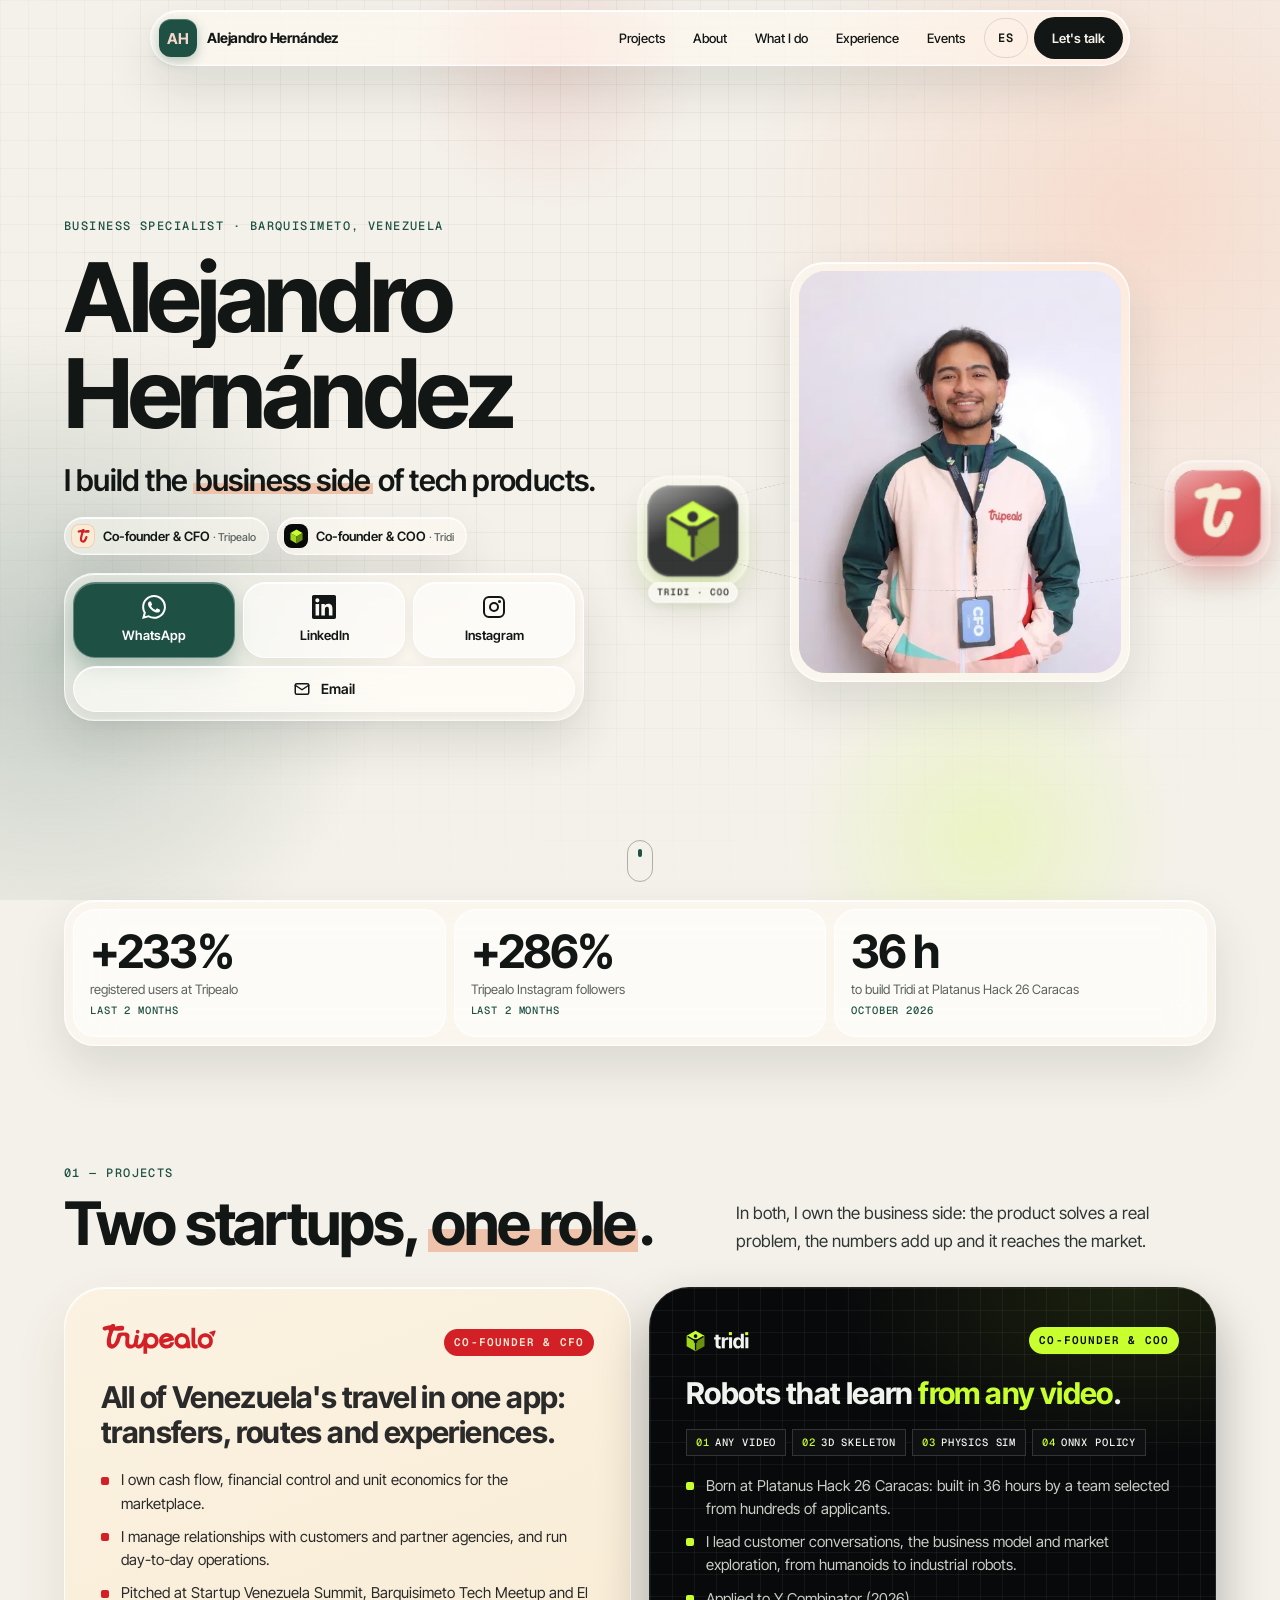
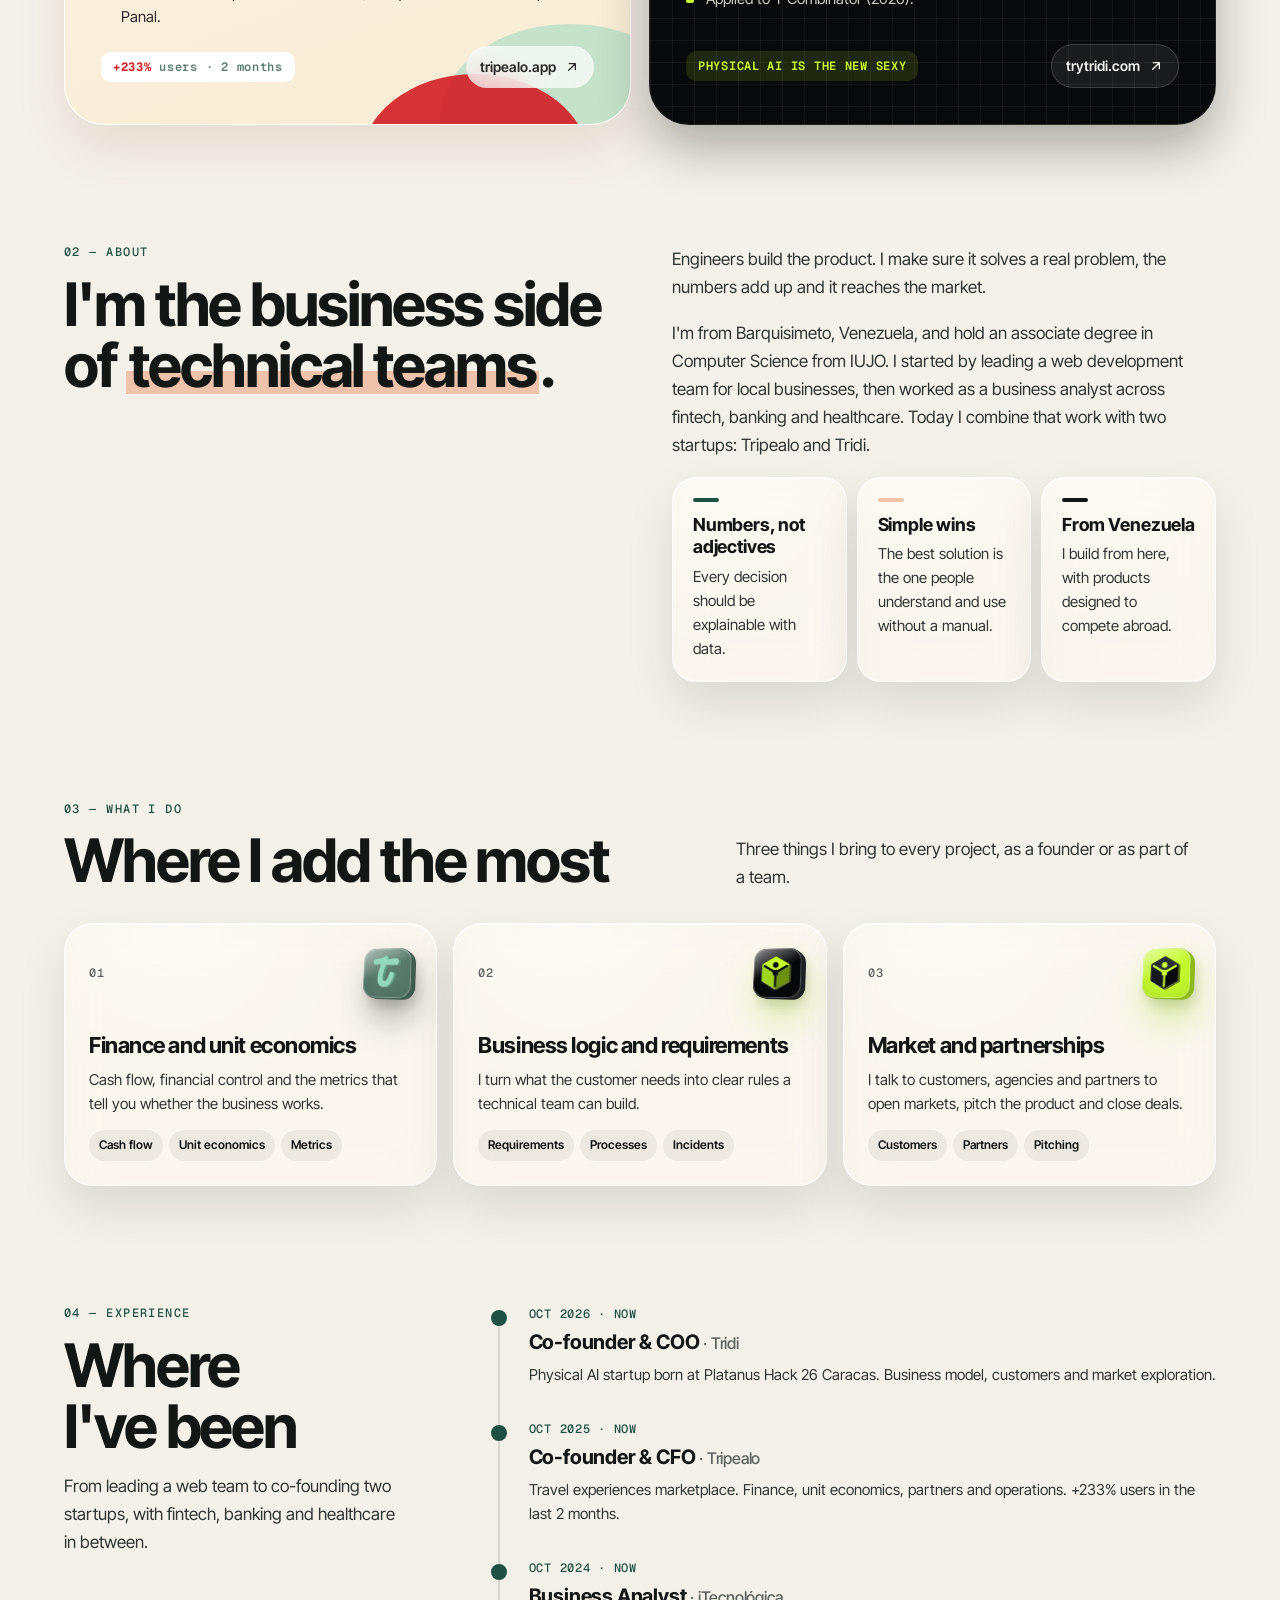
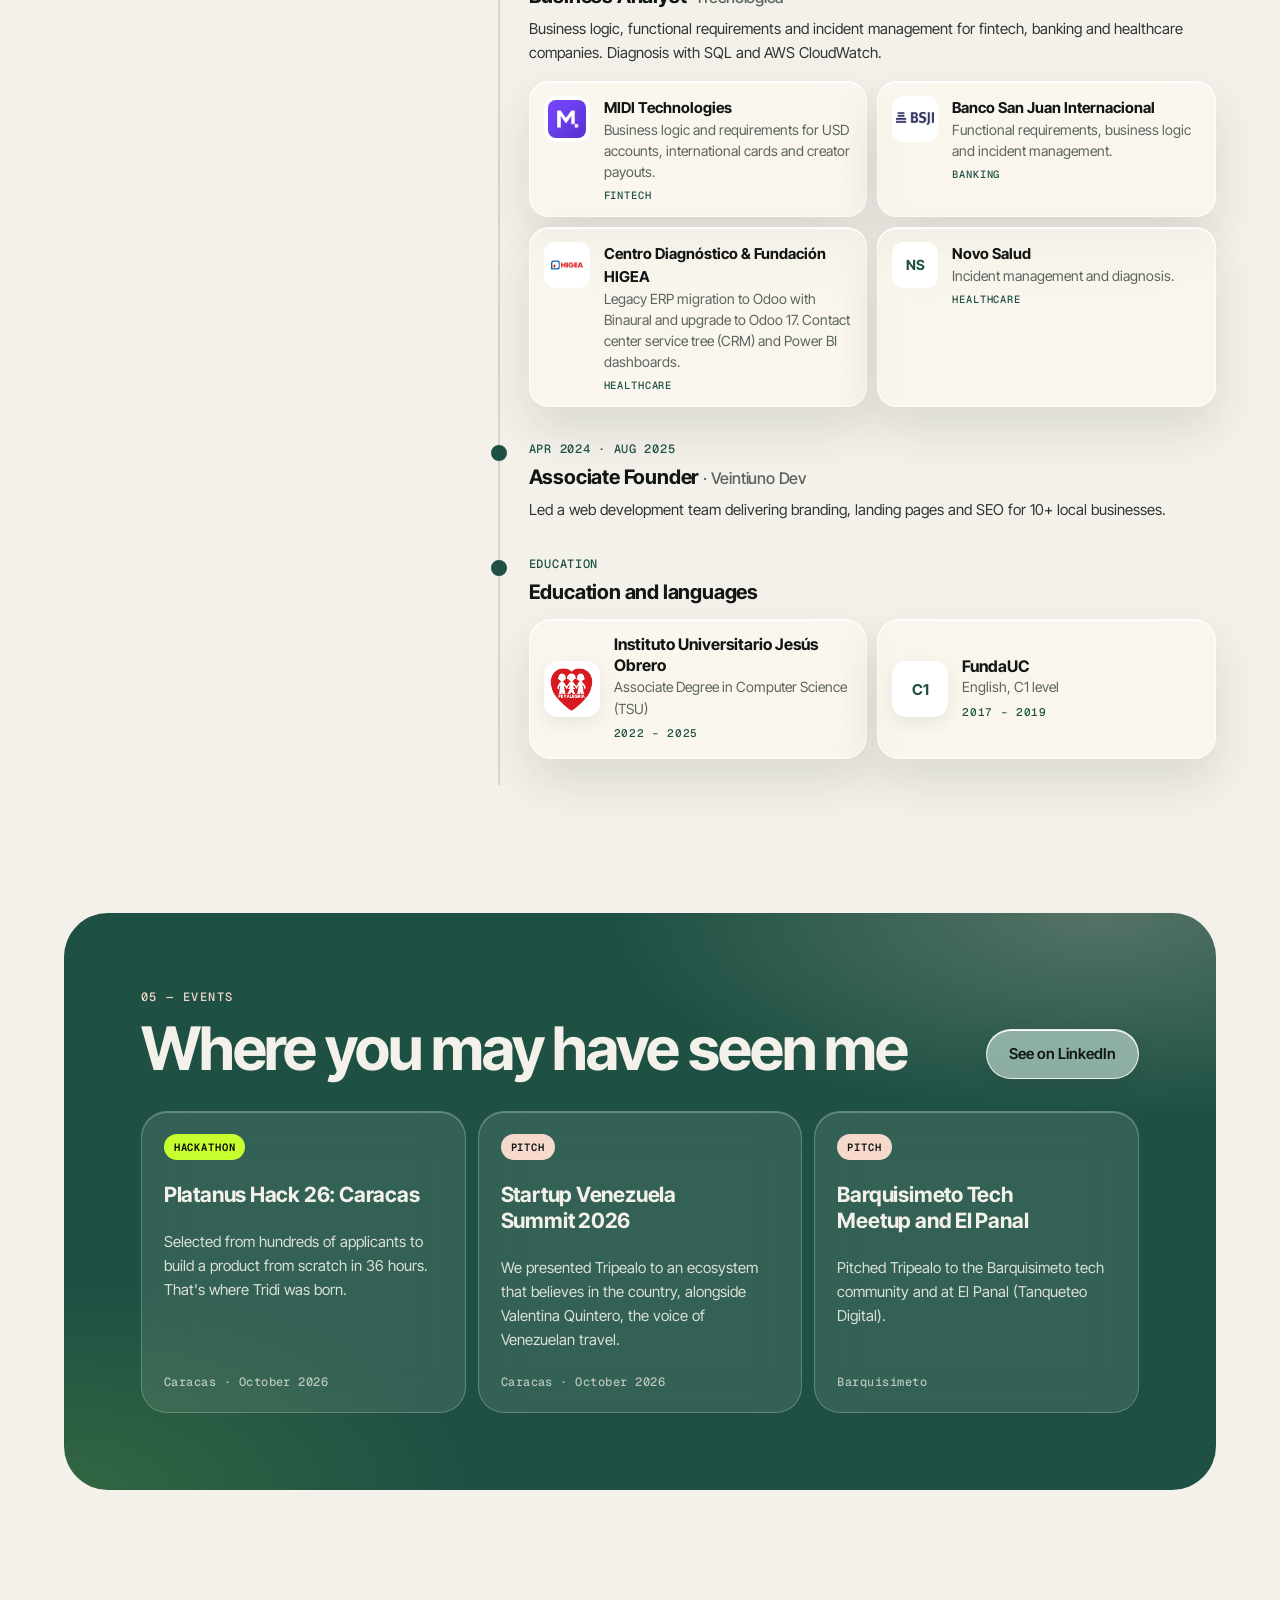
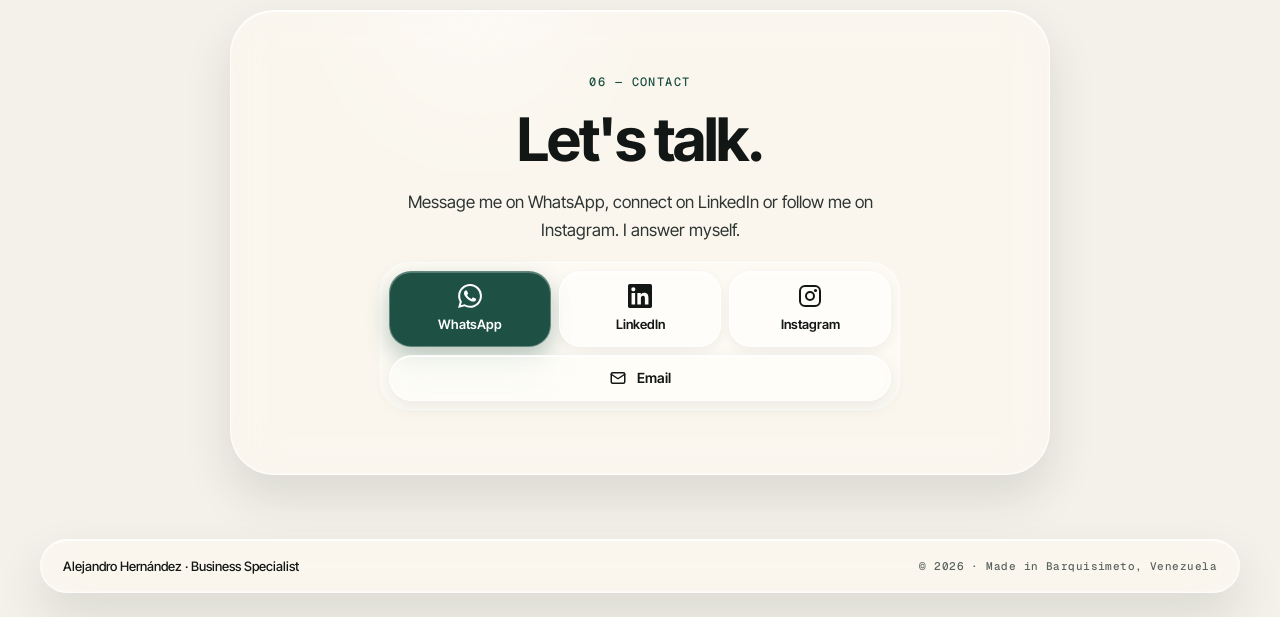
==== commit d6f0dda0: "Contacto: Gmail y nuevo WhatsApp, botón de correo en lugar de guardar contacto Co-Authored-By: Claud" ====
--- a/en/index.html
+++ b/en/index.html
@@ -53,8 +53,8 @@
       "description": "Business Specialist from Barquisimeto, Venezuela. Co-founder & CFO of Tripealo, Co-founder & COO of Tridi, and Business Analyst at iTecnológica for fintech, banking and healthcare.",
       "image": "https://alehernandezt.github.io/assets/img/profile-480.jpg",
       "url": "https://alehernandezt.github.io/",
-      "email": "mailto:alejandro@tripealo.app",
-      "telephone": "+58 424 354 9124",
+      "email": "mailto:j.alehernandezt@gmail.com",
+      "telephone": "+58 424 566 5055",
       "worksFor": [
         { "@id": "https://alehernandezt.github.io/#tripealo" },
         { "@id": "https://alehernandezt.github.io/#tridi" },
@@ -149,11 +149,11 @@
       </div>
 
       <div class="dock glass hero-fade" style="--d:.46s" aria-label="Contact">
-        <a class="dock-link wa" href="https://wa.me/584243549124?text=Hi%20Alejandro%2C%20I%20saw%20your%20page%20and%20would%20like%20to%20talk." target="_blank" rel="noopener"><svg viewBox="0 0 24 24" fill="currentColor" aria-hidden="true"><use href="#i-wa"/></svg>WhatsApp</a>
+        <a class="dock-link wa" href="https://wa.me/584245665055?text=Hi%20Alejandro%2C%20I%20saw%20your%20page%20and%20would%20like%20to%20talk." target="_blank" rel="noopener"><svg viewBox="0 0 24 24" fill="currentColor" aria-hidden="true"><use href="#i-wa"/></svg>WhatsApp</a>
         <a class="dock-link" href="https://www.linkedin.com/in/alehernandezt/" target="_blank" rel="noopener me"><svg viewBox="0 0 24 24" fill="currentColor" aria-hidden="true"><use href="#i-li"/></svg>LinkedIn</a>
         <a class="dock-link" href="https://www.instagram.com/ale.hzt/" target="_blank" rel="noopener me"><svg viewBox="0 0 24 24" fill="none" stroke="currentColor" stroke-width="2" aria-hidden="true"><use href="#i-ig"/></svg>Instagram</a>
         <div class="dock-extra">
-          <a class="btn btn-glass" href="mailto:alejandro@tripealo.app" aria-label="Email: alejandro@tripealo.app"><svg viewBox="0 0 24 24" fill="none" stroke="currentColor" stroke-width="2" stroke-linecap="round" stroke-linejoin="round" aria-hidden="true"><rect x="3" y="5" width="18" height="14" rx="2"/><path d="m3 7 9 6 9-6"/></svg>Email</a>
+          <a class="btn btn-glass" href="mailto:j.alehernandezt@gmail.com" aria-label="Email: j.alehernandezt@gmail.com"><svg viewBox="0 0 24 24" fill="none" stroke="currentColor" stroke-width="2" stroke-linecap="round" stroke-linejoin="round" aria-hidden="true"><rect x="3" y="5" width="18" height="14" rx="2"/><path d="m3 7 9 6 9-6"/></svg>Email</a>
         </div>
       </div>
     </div>
@@ -391,14 +391,13 @@
       <h2 class="h2" id="t-contacto">Let's talk.</h2>
       <p class="lead" style="max-width:520px">Message me on WhatsApp, connect on LinkedIn or follow me on Instagram. I answer myself.</p>
       <div class="dock">
-        <a class="dock-link wa" href="https://wa.me/584243549124?text=Hi%20Alejandro%2C%20I%20saw%20your%20page%20and%20would%20like%20to%20talk." target="_blank" rel="noopener"><svg viewBox="0 0 24 24" fill="currentColor" aria-hidden="true"><use href="#i-wa"/></svg>WhatsApp</a>
+        <a class="dock-link wa" href="https://wa.me/584245665055?text=Hi%20Alejandro%2C%20I%20saw%20your%20page%20and%20would%20like%20to%20talk." target="_blank" rel="noopener"><svg viewBox="0 0 24 24" fill="currentColor" aria-hidden="true"><use href="#i-wa"/></svg>WhatsApp</a>
         <a class="dock-link" href="https://www.linkedin.com/in/alehernandezt/" target="_blank" rel="noopener me"><svg viewBox="0 0 24 24" fill="currentColor" aria-hidden="true"><use href="#i-li"/></svg>LinkedIn</a>
         <a class="dock-link" href="https://www.instagram.com/ale.hzt/" target="_blank" rel="noopener me"><svg viewBox="0 0 24 24" fill="none" stroke="currentColor" stroke-width="2" aria-hidden="true"><use href="#i-ig"/></svg>Instagram</a>
         <div class="dock-extra">
-          <a class="btn btn-dark" href="/assets/alejandro-hernandez.vcf" download><svg viewBox="0 0 24 24" fill="none" stroke="currentColor" stroke-width="2" stroke-linecap="round" stroke-linejoin="round" aria-hidden="true"><use href="#i-add"/></svg>Save contact</a>
-        </div>
-      </div>
-      <p class="dock-mail">or by email: <a href="mailto:alejandro@tripealo.app">alejandro@tripealo.app</a></p>
+          <a class="btn btn-glass" href="mailto:j.alehernandezt@gmail.com" aria-label="Email: j.alehernandezt@gmail.com"><svg viewBox="0 0 24 24" fill="none" stroke="currentColor" stroke-width="2" stroke-linecap="round" stroke-linejoin="round" aria-hidden="true"><rect x="3" y="5" width="18" height="14" rx="2"/><path d="m3 7 9 6 9-6"/></svg>Email</a>
+        </div>
+      </div>
     </div>
   </div>
   <footer class="footer glass">
@@ -409,10 +408,10 @@
 
 <!-- Floating contact bar (mobile) -->
 <nav class="quick glass" aria-label="Quick contact">
-  <a class="wa" href="https://wa.me/584243549124?text=Hi%20Alejandro%2C%20I%20saw%20your%20page%20and%20would%20like%20to%20talk." target="_blank" rel="noopener" aria-label="WhatsApp"><svg viewBox="0 0 24 24" fill="currentColor" aria-hidden="true"><use href="#i-wa"/></svg></a>
+  <a class="wa" href="https://wa.me/584245665055?text=Hi%20Alejandro%2C%20I%20saw%20your%20page%20and%20would%20like%20to%20talk." target="_blank" rel="noopener" aria-label="WhatsApp"><svg viewBox="0 0 24 24" fill="currentColor" aria-hidden="true"><use href="#i-wa"/></svg></a>
   <a href="https://www.linkedin.com/in/alehernandezt/" target="_blank" rel="noopener me" aria-label="LinkedIn"><svg viewBox="0 0 24 24" fill="currentColor" aria-hidden="true"><use href="#i-li"/></svg></a>
   <a href="https://www.instagram.com/ale.hzt/" target="_blank" rel="noopener me" aria-label="Instagram"><svg viewBox="0 0 24 24" fill="none" stroke="currentColor" stroke-width="2" aria-hidden="true"><use href="#i-ig"/></svg></a>
-  <a href="/assets/alejandro-hernandez.vcf" download aria-label="Save contact"><svg viewBox="0 0 24 24" fill="none" stroke="currentColor" stroke-width="2" stroke-linecap="round" stroke-linejoin="round" aria-hidden="true"><use href="#i-add"/></svg></a>
+  <a href="mailto:j.alehernandezt@gmail.com" aria-label="Email"><svg viewBox="0 0 24 24" fill="none" stroke="currentColor" stroke-width="2" stroke-linecap="round" stroke-linejoin="round" aria-hidden="true"><rect x="3" y="5" width="18" height="14" rx="2"/><path d="m3 7 9 6 9-6"/></svg></a>
 </nav>
 
 <!-- Shared icons -->
